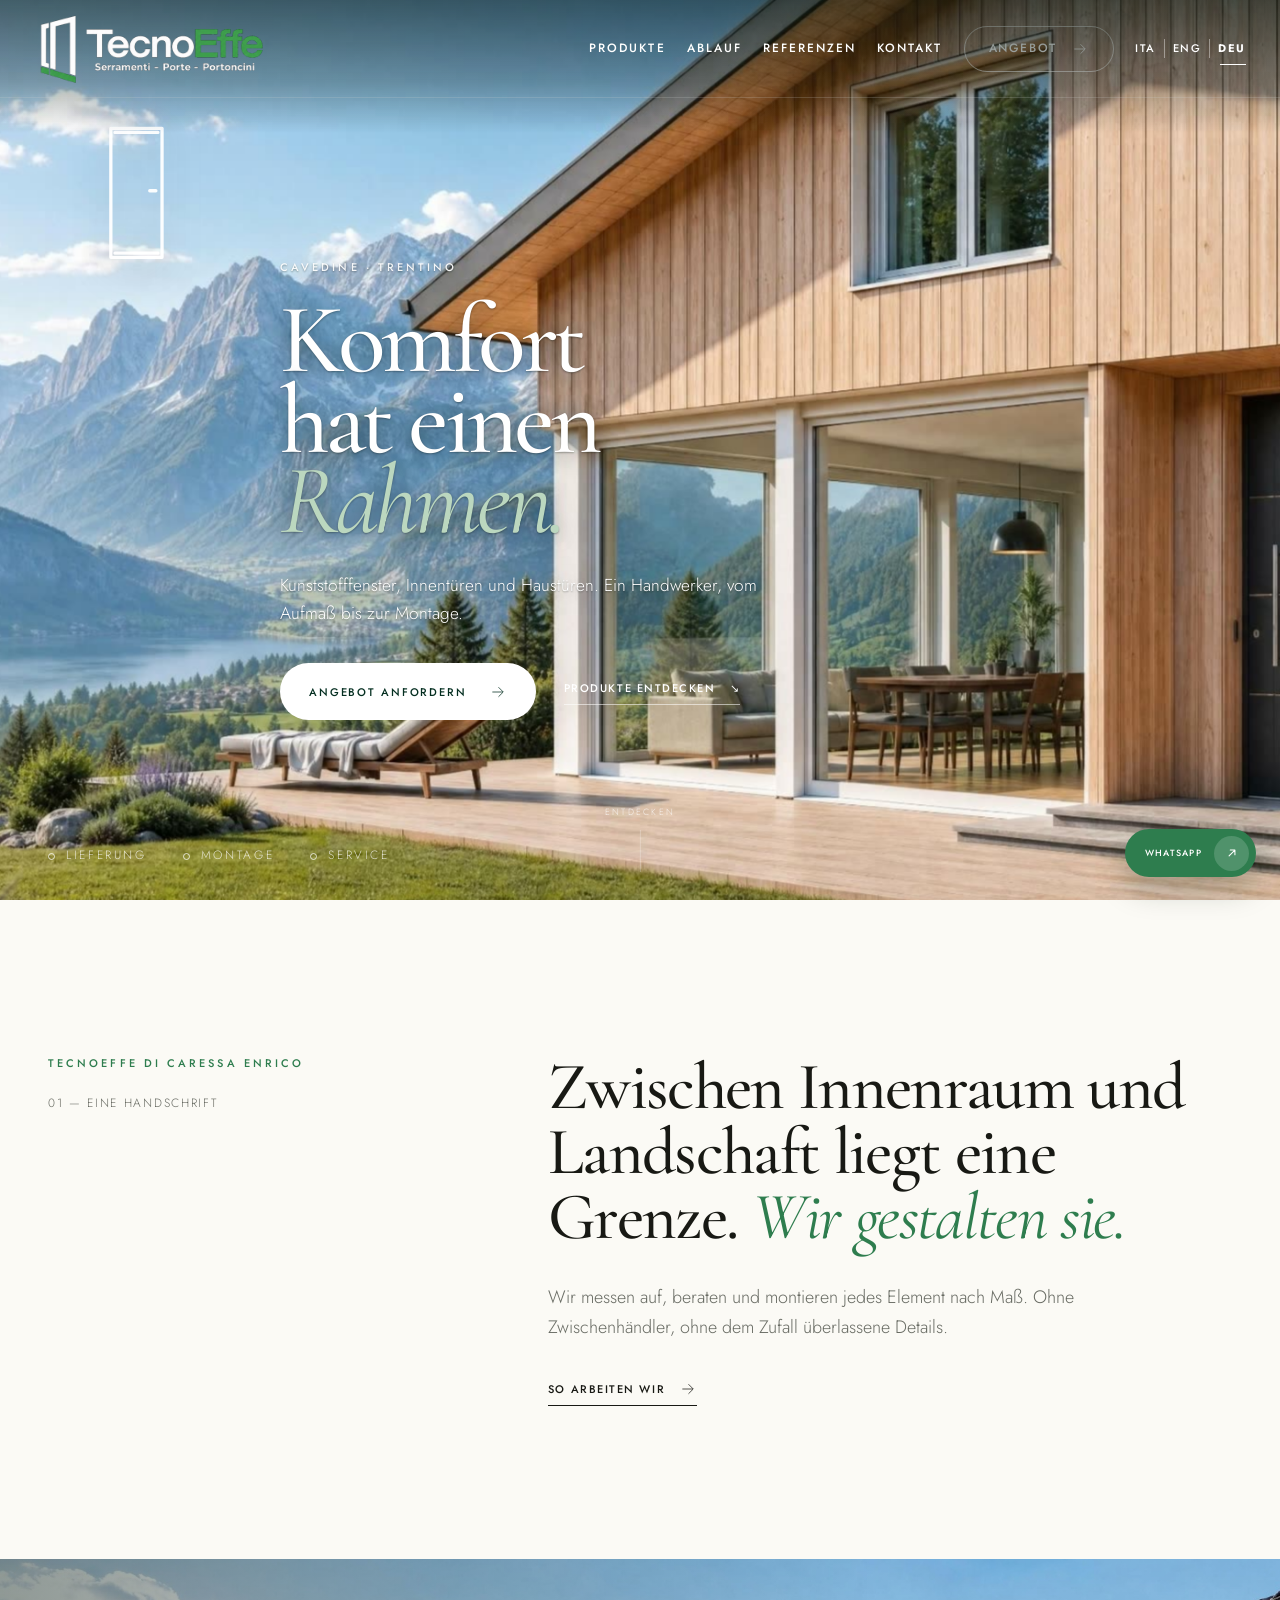
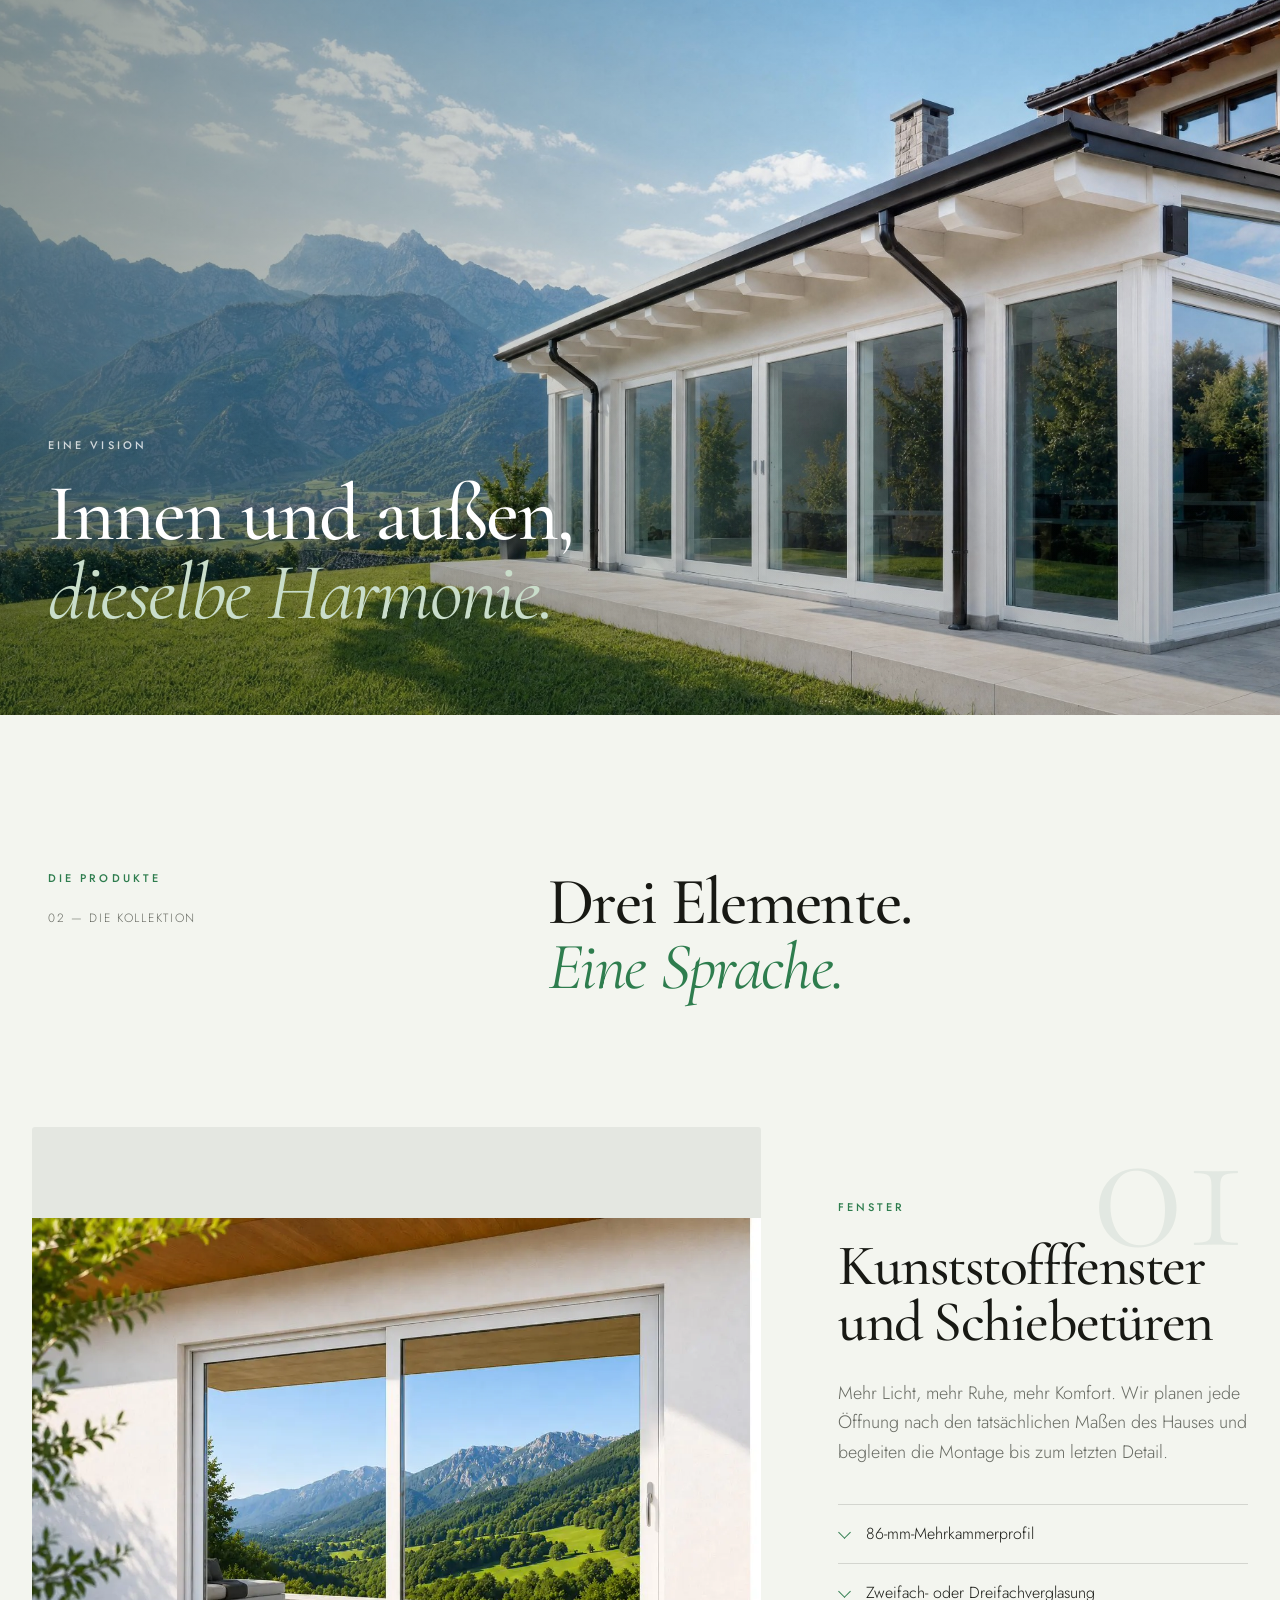
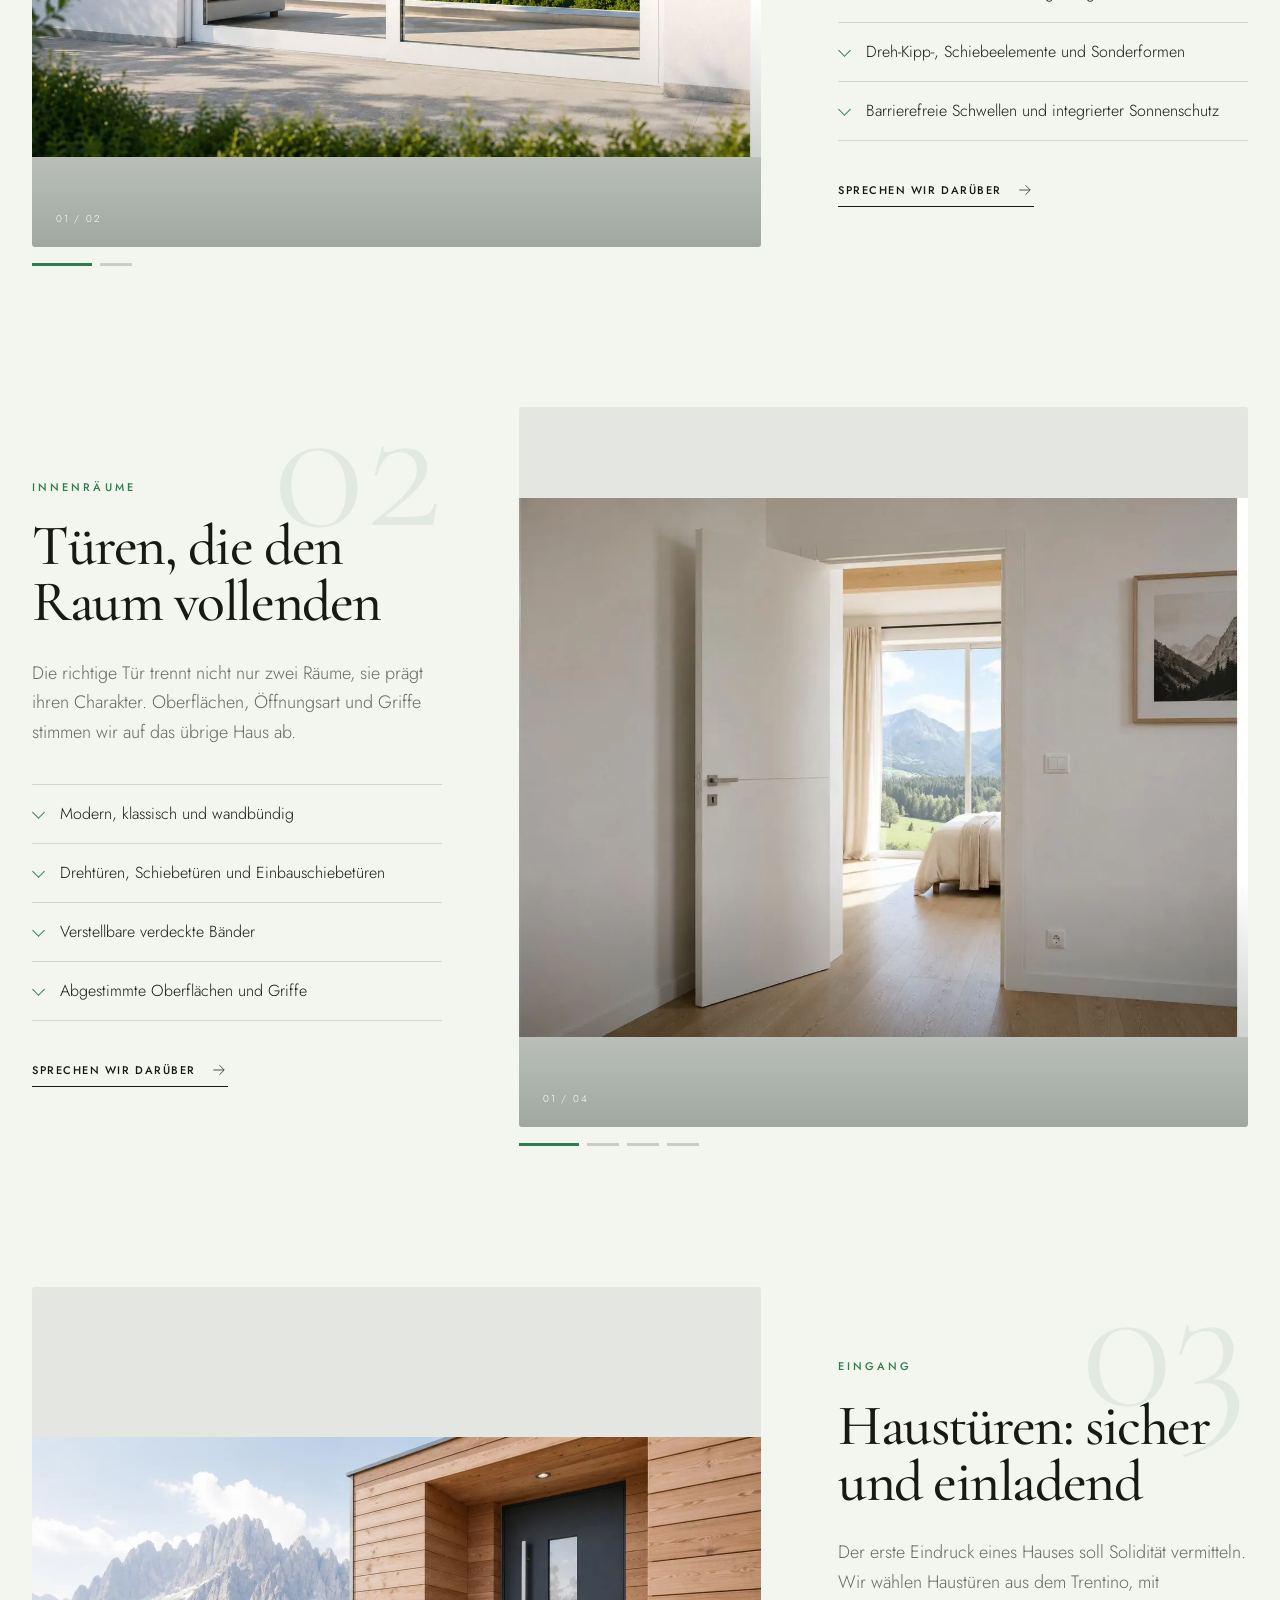
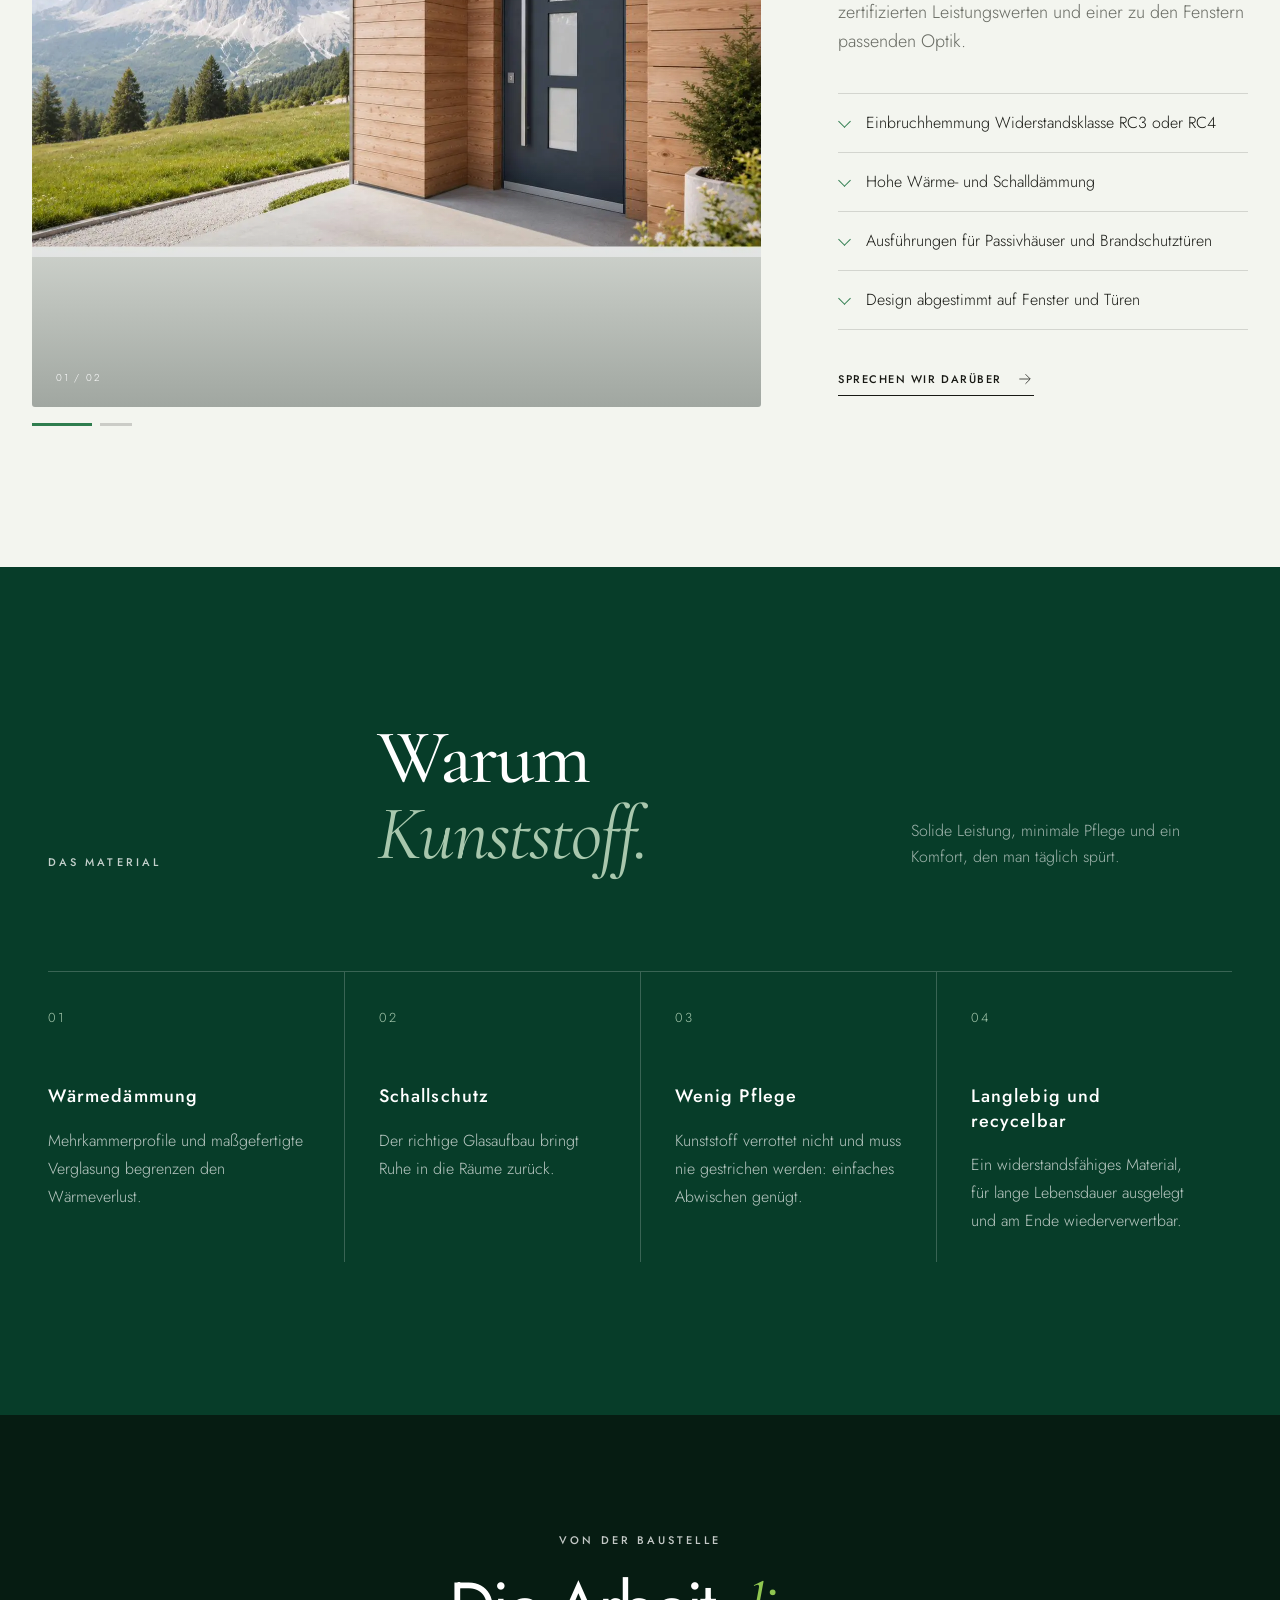
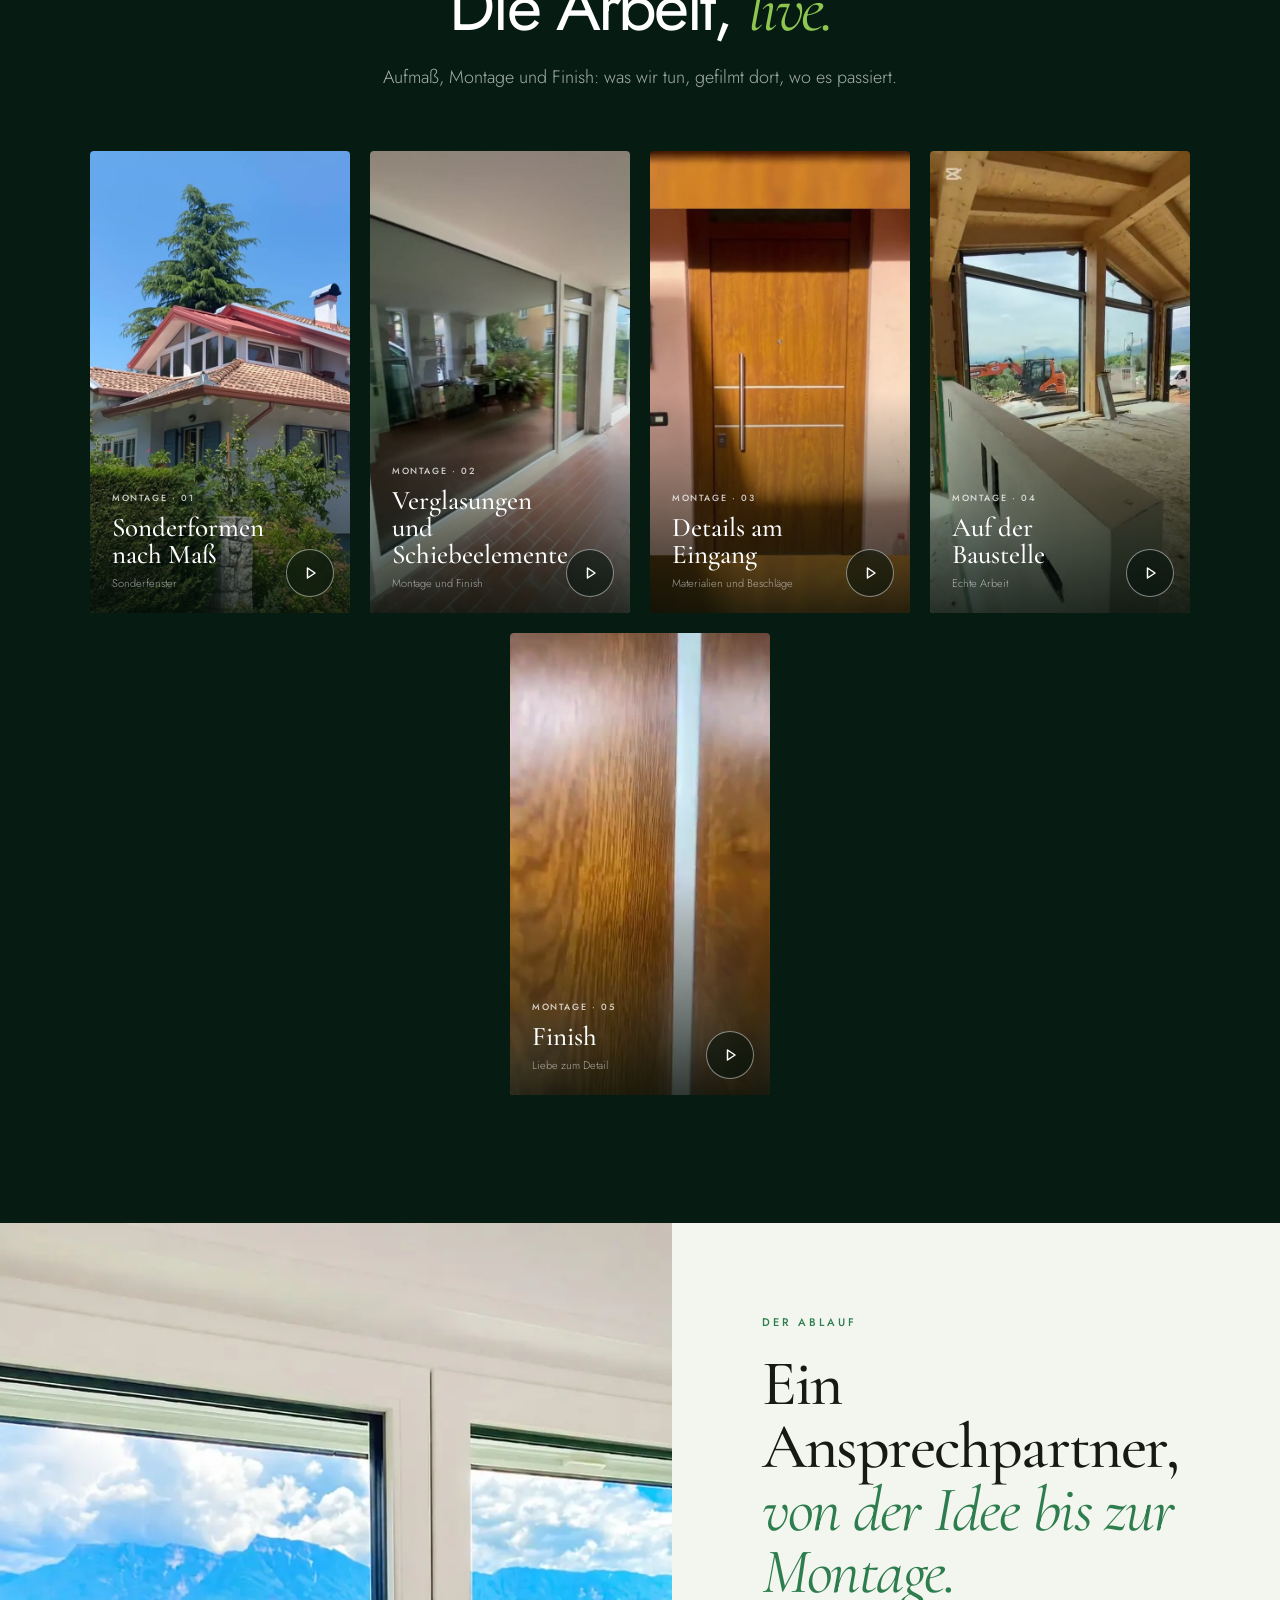
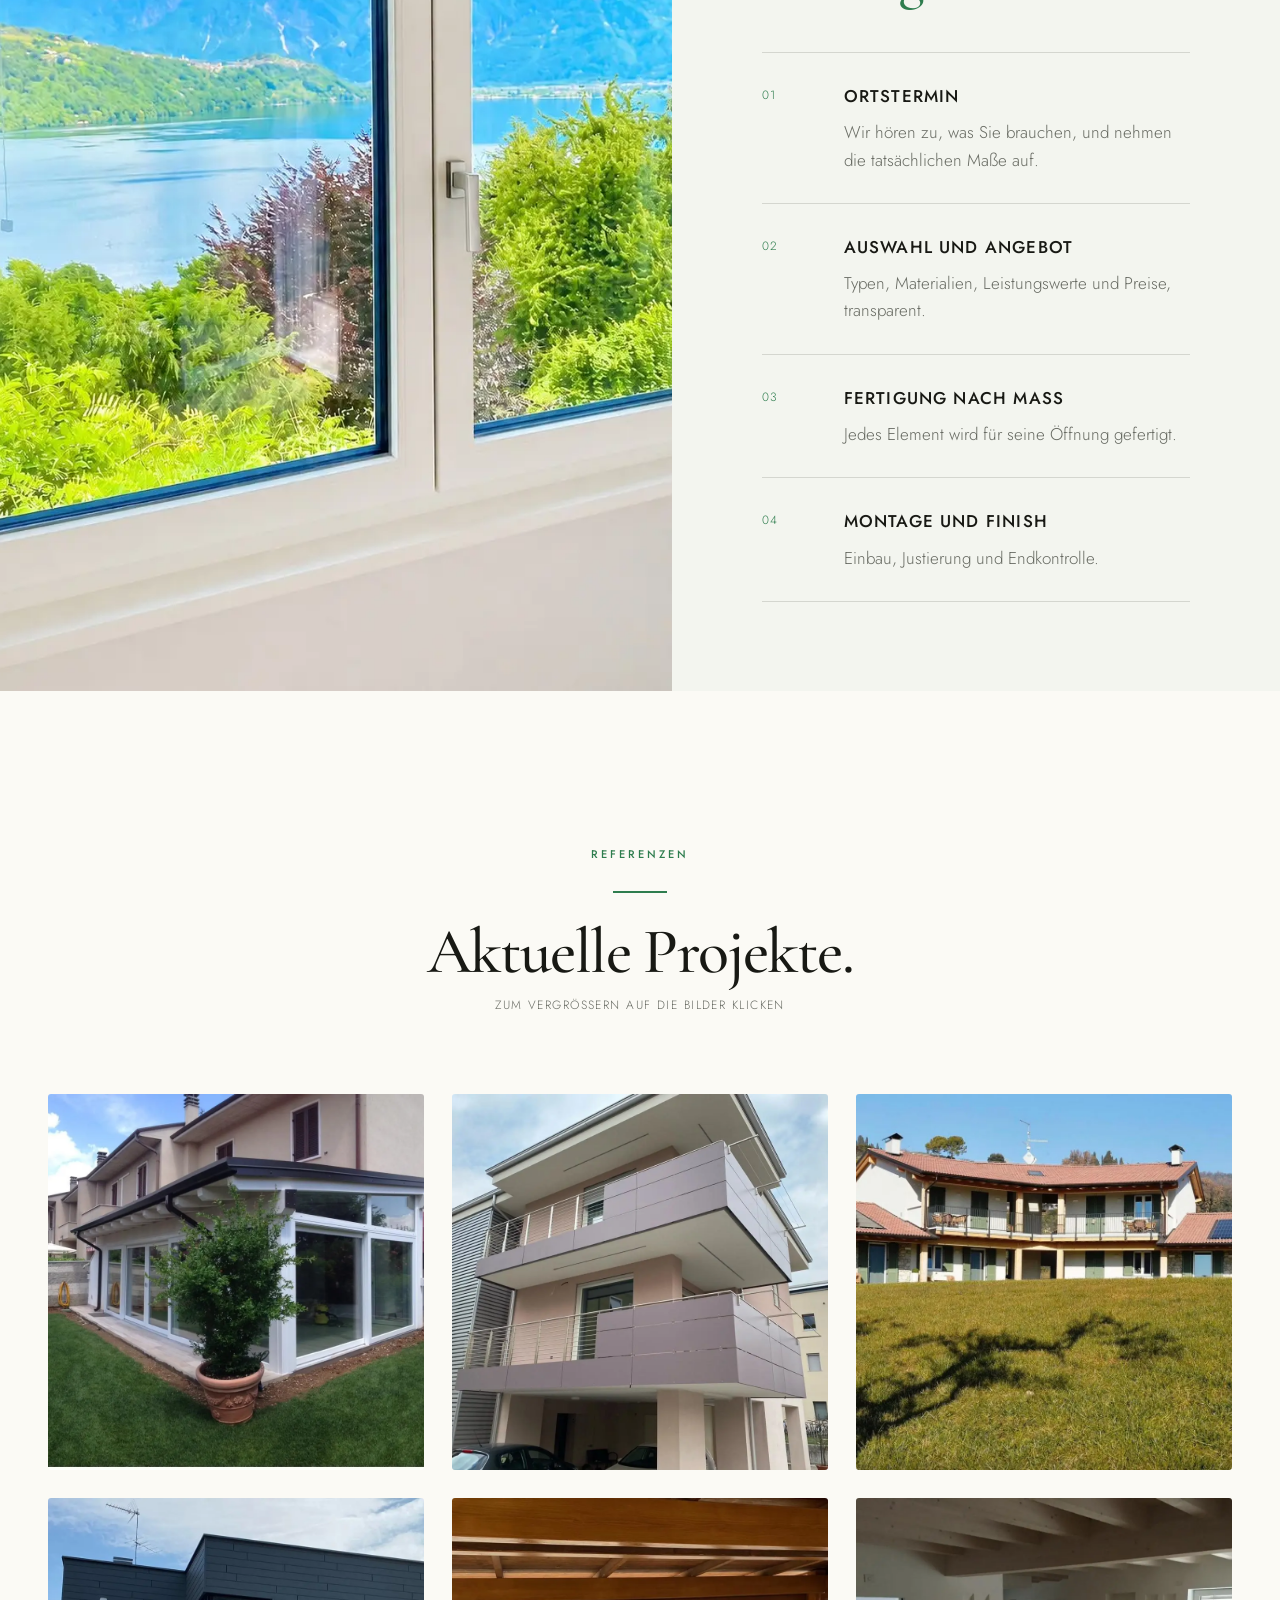
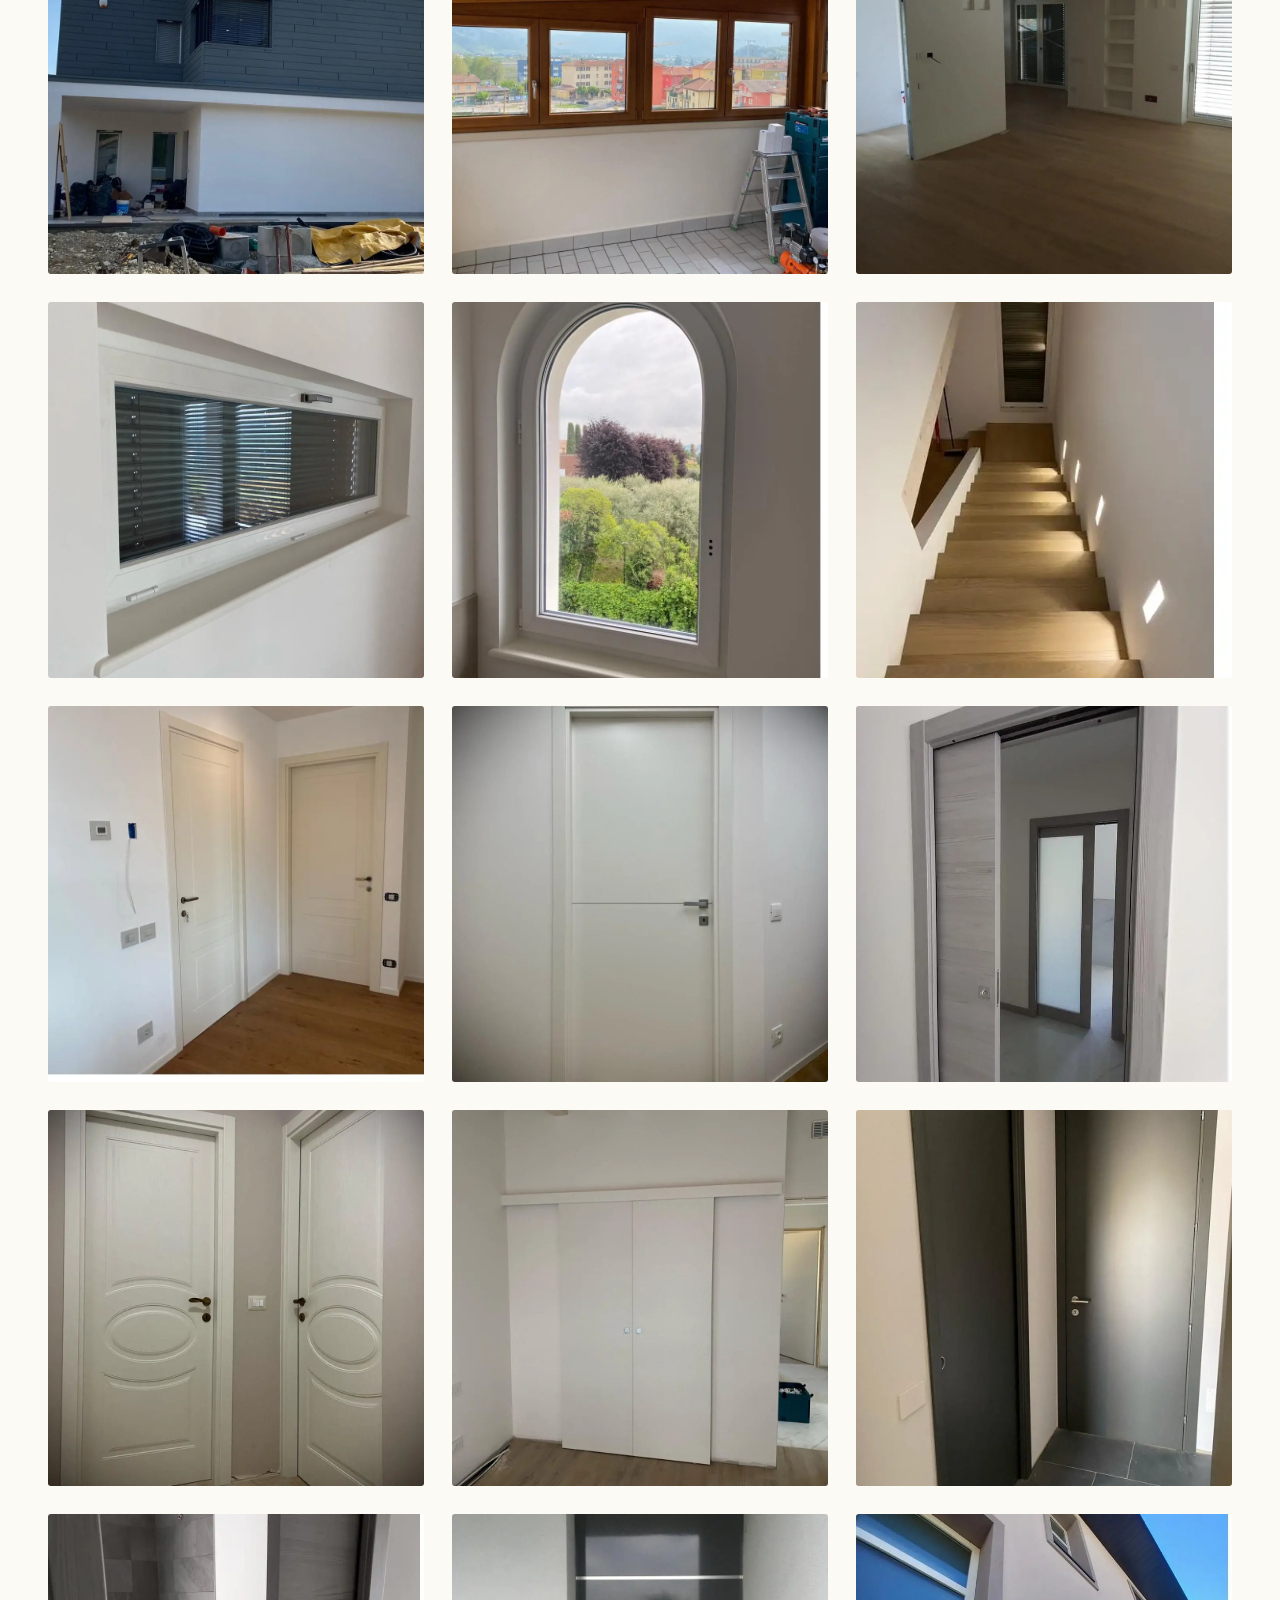
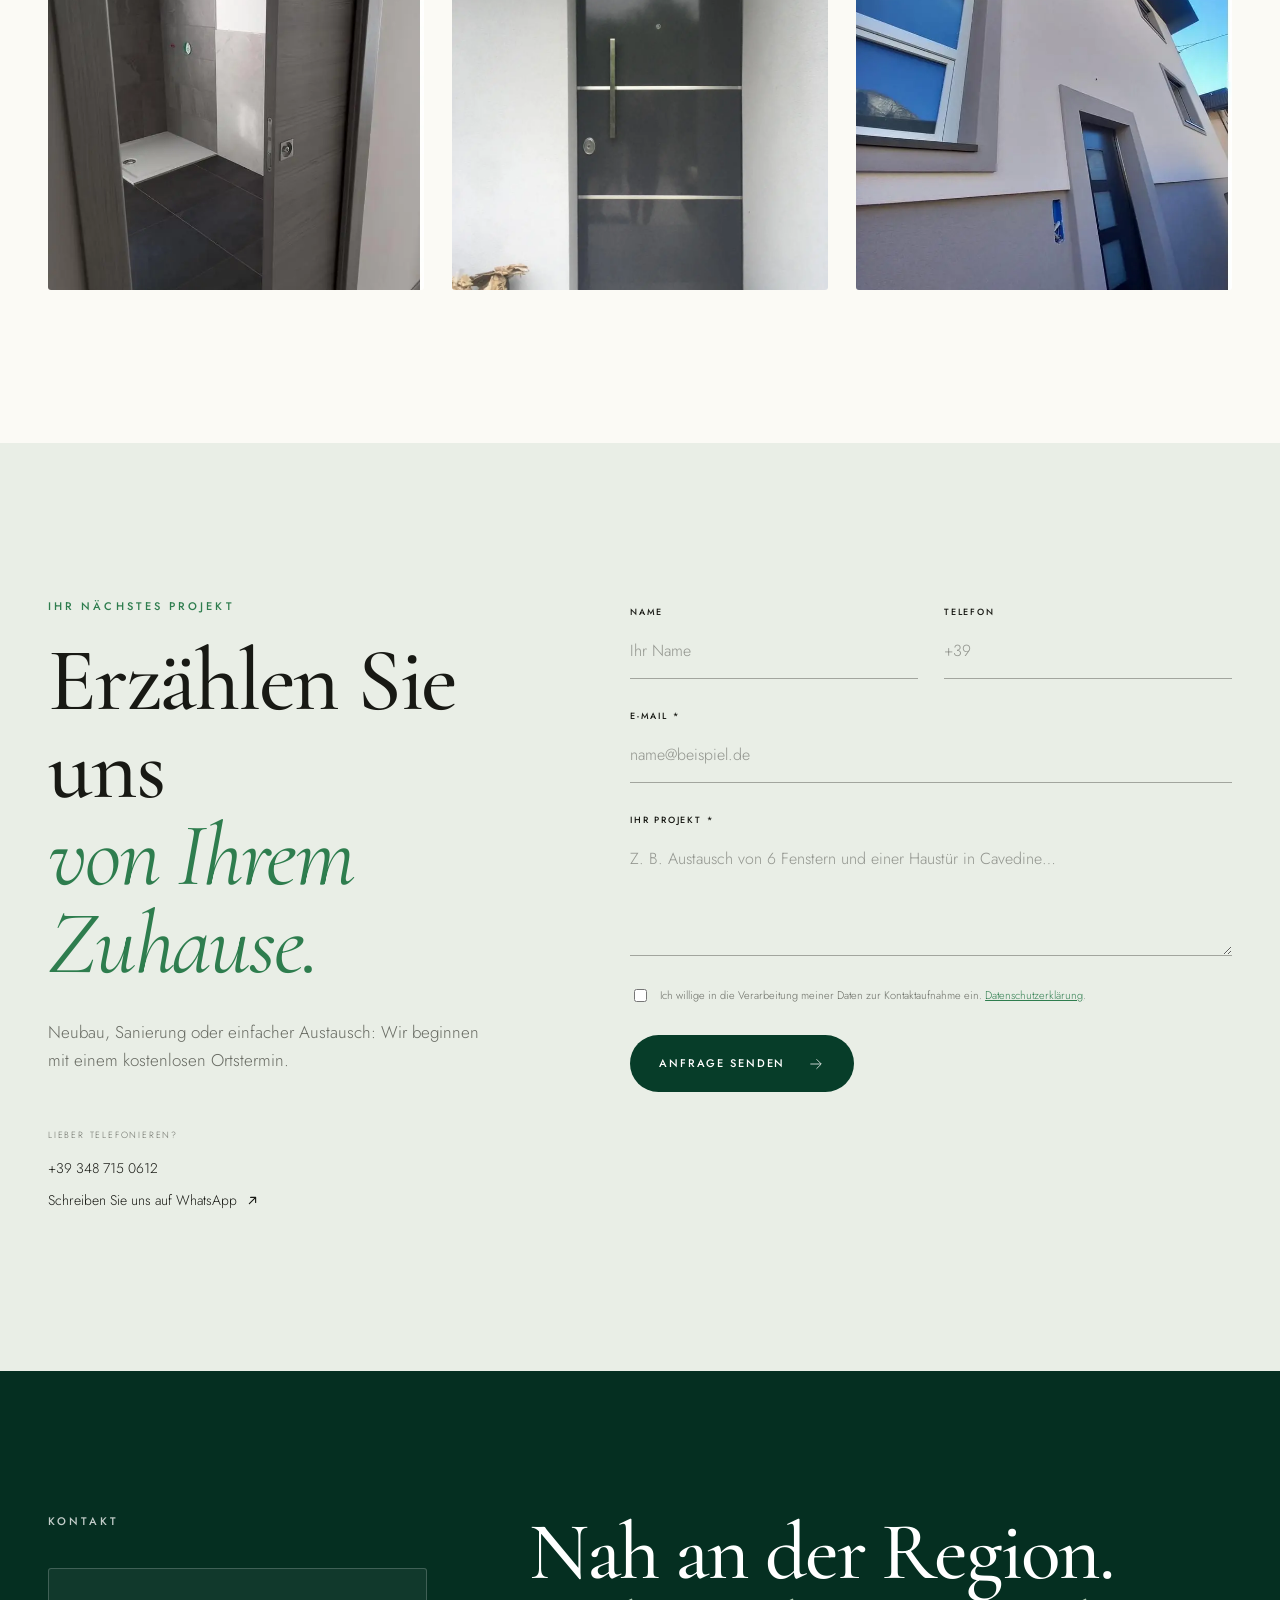
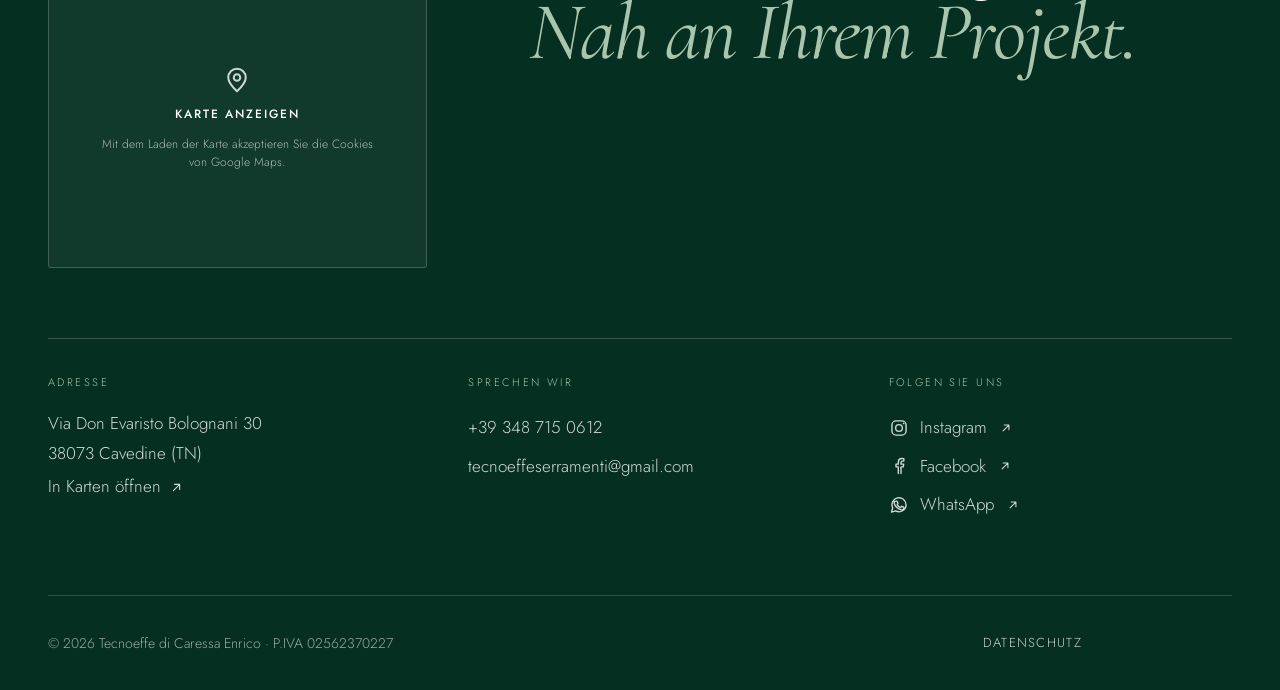
==== de/index.html @ fdf45d7b "Caratteri chiamati da <head> invece che con @import: partono insieme al CSS" ====
<!doctype html>
<html lang="de">
  <head>
    <meta charset="utf-8" />
    <meta name="viewport" content="width=device-width, initial-scale=1" />
    <link rel="preload" as="image" href="../img/logo-tecnoeffe-white.png" />
    <!-- La prima slide e' un video, ma quello che si vede all'apertura e' il suo
         poster: e' lui l'elemento da prenotare, non il filmato (che parte solo a
         pagina caricata). -->
    <link
      rel="preload"
      as="image"
      href="../posters/hero-01.jpg"
      fetchpriority="high"
    />
    <title>Kunststofffenster, Türen und Haustüren im Trentino — Tecnoeffe</title>
    <meta
      name="description"
      content="Lieferung und Montage von Kunststofffenstern, Innentüren und Haustüren in Cavedine, Valle dei Laghi und Trient. Aufmaß und Angebot kostenlos."
    />
    <meta
      property="og:title"
      content="Tecnoeffe — Fenster, Türen und Haustüren im Trentino"
    />
    <meta
      property="og:description"
      content="Ein Handwerker, vom Aufmaß bis zur Montage. Entdecken Sie Produkte und Referenzen von Tecnoeffe."
    />
    <link
      rel="canonical"
      href="https://zvmk8prz4d-stack.github.io/TecnoEffe_Website/de/"
    />
    <!-- Le tre lingue vivono su tre indirizzi distinti. Senza questi rimandi
         incrociati Google le vedrebbe come pagine quasi uguali e ne
         indicizzerebbe una sola: la versione tedesca non uscirebbe mai nelle
         ricerche in tedesco. x-default punta all'italiano, che resta la
         versione di riferimento. -->
    <link
      rel="alternate"
      hreflang="it"
      href="https://zvmk8prz4d-stack.github.io/TecnoEffe_Website/"
    />
    <link
      rel="alternate"
      hreflang="en"
      href="https://zvmk8prz4d-stack.github.io/TecnoEffe_Website/en/"
    />
    <link
      rel="alternate"
      hreflang="de"
      href="https://zvmk8prz4d-stack.github.io/TecnoEffe_Website/de/"
    />
    <link
      rel="alternate"
      hreflang="x-default"
      href="https://zvmk8prz4d-stack.github.io/TecnoEffe_Website/"
    />
    <meta property="og:type" content="website" />
    <meta property="og:locale" content="de_DE" />
    <meta
      property="og:url"
      content="https://zvmk8prz4d-stack.github.io/TecnoEffe_Website/de/"
    />
    <meta property="og:site_name" content="Tecnoeffe" />
    <meta
      property="og:image"
      content="https://zvmk8prz4d-stack.github.io/TecnoEffe_Website/posters/hero-01.jpg"
    />
    <meta property="og:image:width" content="1920" />
    <meta property="og:image:height" content="1080" />
    <meta
      property="og:image:alt"
      content="Modernes Haus im Trentino mit Fenstern von Tecnoeffe"
    />
    <meta name="twitter:card" content="summary_large_image" />
    <meta
      name="twitter:title"
      content="Tecnoeffe — Fenster, Türen und Haustüren im Trentino"
    />
    <meta
      name="twitter:description"
      content="Ein Handwerker, vom Aufmaß bis zur Montage. Entdecken Sie Produkte und Referenzen von Tecnoeffe."
    />
    <meta
      name="twitter:image"
      content="https://zvmk8prz4d-stack.github.io/TecnoEffe_Website/posters/hero-01.jpg"
    />
    <meta name="twitter:image:width" content="1920" />
    <meta name="twitter:image:height" content="1080" />
    <meta
      name="twitter:image:alt"
      content="Modernes Haus im Trentino mit Fenstern von Tecnoeffe"
    />
    <link
      rel="icon"
      href="../img/logo-symbol.png"
    />
    <link
      rel="apple-touch-icon"
      href="../img/logo-symbol.png"
    />
    <meta name="theme-color" content="#052f21" />
    <meta name="color-scheme" content="light" />
    <link rel="preconnect" href="https://fonts.googleapis.com" />
    <link
      rel="preconnect"
      href="https://fonts.gstatic.com"
      crossorigin="anonymous"
    />
    <!-- I caratteri vanno chiamati qui, non con un @import dentro styles.css:
         da li' il browser li scopriva solo dopo aver letto tutto il foglio, e
         le due richieste partivano in fila invece che insieme. -->
    <link
      rel="stylesheet"
      href="https://fonts.googleapis.com/css2?family=Cormorant+Garamond:ital,wght@0,400;0,500;0,600;1,400;1,500&amp;family=Jost:wght@300;400;500&amp;display=swap"
    />
    <script type="application/ld+json">
      {
        "@context": "https://schema.org",
        "@type": "LocalBusiness",
        "@id": "https://zvmk8prz4d-stack.github.io/TecnoEffe_Website/#business",
        "name": "Tecnoeffe di Caressa Enrico",
        "description": "Lieferung und Montage von Kunststofffenstern, Innentüren und Haustüren in Cavedine, Valle dei Laghi und Trient.",
        "url": "https://zvmk8prz4d-stack.github.io/TecnoEffe_Website/",
        "image": "https://zvmk8prz4d-stack.github.io/TecnoEffe_Website/posters/hero-01.jpg",
        "telephone": "+39 348 715 0612",
        "email": "tecnoeffeserramenti@gmail.com",
        "vatID": "02562370227",
        "address": {
          "@type": "PostalAddress",
          "streetAddress": "Via Don Evaristo Bolognani 30",
          "postalCode": "38073",
          "addressLocality": "Cavedine",
          "addressRegion": "TN",
          "addressCountry": "IT"
        },
        "geo": {
          "@type": "GeoCoordinates",
          "latitude": 45.9776306,
          "longitude": 10.9832325
        },
        "areaServed": [
          { "@type": "AdministrativeArea", "name": "Valle dei Laghi" },
          { "@type": "AdministrativeArea", "name": "Provincia di Trento" }
        ],
        "sameAs": [
          "https://www.instagram.com/tecnoeffe_serramenti",
          "https://www.facebook.com/tecnoeffetrento"
        ]
      }
    </script>
    <link rel="stylesheet" href="../styles.css?v=20260804-44" />
    <script defer src="../script.js?v=20260804-44"></script>
  </head>
  <body data-static-page="home">
    <div class="progress-bar" aria-hidden="true"></div>
    <header class="site-header">
      <a href="#top" class="brand" aria-label="Tecnoeffe — zurück zum Anfang">
        <span class="brand-logo-viewport">
          <img
            class="brand-logo"
            src="../img/logo-tecnoeffe-white.png"
            alt="Tecnoeffe — Fenster, Türen und Haustüren"
          />
        </span>
      </a>
      <nav aria-label="Hauptnavigation">
        <a href="#prodotti">Produkte</a><a href="#metodo">Ablauf</a
        ><a href="#realizzazioni">Referenzen</a
        ><a href="#contatti">Kontakt</a
        ><a href="#preventivo" class="nav-cta"
          >Angebot
          <svg aria-hidden="true" viewBox="0 0 24 24">
            <path d="M5 12h13M13 6l6 6-6 6"></path></svg
        ></a
        ><span class="lang-switch" role="group" aria-label="Sprache der Website"
          ><a href="../" hreflang="it" lang="it">ITA</a><a href="../en/" hreflang="en" lang="en">ENG</a><a class="lang-current" href="./" hreflang="de" lang="de" aria-current="true">DEU</a></span>
      </nav>
      <button
        class="menu-toggle"
        type="button"
        aria-label="Menü öffnen"
        aria-expanded="false"
      >
        <span></span><span></span>
      </button>
    </header>
    <div class="mobile-menu" aria-hidden="true">
      <div class="mobile-links">
        <span class="lang-switch lang-switch-mobile" role="group" aria-label="Sprache der Website"
          ><a href="../" hreflang="it" lang="it">ITA</a><a href="../en/" hreflang="en" lang="en">ENG</a><a class="lang-current" href="./" hreflang="de" lang="de" aria-current="true">DEU</a></span
        ><span>Menü</span><a href="#prodotti">Produkte</a
        ><a href="#metodo">Ablauf</a
        ><a href="#realizzazioni">Referenzen</a
        ><a href="#contatti">Kontakt</a
        ><a href="#preventivo" class="mobile-cta"
          >Angebot anfordern
          <svg aria-hidden="true" viewBox="0 0 24 24">
            <path d="M5 12h13M13 6l6 6-6 6"></path></svg
        ></a>
      </div>
      <div class="mobile-contact">
        <a href="tel:+393487150612">+39 348 715 0612</a
        ><a href="mailto:tecnoeffeserramenti@gmail.com"
          >tecnoeffeserramenti@gmail.com</a
        >
      </div>
    </div>
    <main id="top">
      <section class="hero">
        <!-- Ogni slide fotografica esiste in due tagli: il JPG a 2048 px e il
             WebP a 3840. Con srcset lo schermo 4K (o il retina) riceve il file
             grande, gli altri il piccolo: l'originale non viene mai
             ridimensionato, e su un monitor 1080p non si scarica un 4K che il
             browser ridurrebbe comunque a 1920. -->
        <div class="hero-slides" aria-hidden="true">
          <!-- La prima slide e' un video. Niente `autoplay` e nessun src qui: con
               quell'attributo il browser scaricherebbe il filmato insieme al
               primo schermo. La sorgente e il play arrivano da script.js a
               pagina caricata, come i data-src delle slide successive; fino a
               quel momento si vede il poster.
               Il taglio da 1280 e quello da 1920 non possono stare in due
               <source media>: dentro un <video> quell'attributo viene ignorato
               e il browser prende comunque il primo (verificato su Chrome, che
               serviva il file mobile a 1280 px di viewport). La scelta la fa il
               JS con matchMedia. -->
          <video
            class="hero-image active"
            poster="../posters/hero-01.jpg"
            data-video-mobile="../video/hero-01-1280.mp4"
            data-video-desktop="../video/hero-01-1920.mp4"
            muted
            loop
            playsinline
            preload="none"
            tabindex="-1"
          ></video><img
            class="hero-image"
            data-src="../img/hero-slide-03.jpg"
            data-srcset="../img/hero-slide-03-2048.jpg 2048w, ../img/hero-slide-03.webp 3840w"
            sizes="100vw"
            alt=""
            style="--hero-mobile-position: 55% center"
            loading="lazy"
            decoding="async"
          /><img
            class="hero-image"
            data-src="../img/hero-slide-02.jpg"
            data-srcset="../img/hero-slide-02.jpg 2048w, ../img/hero-slide-02.webp 3840w"
            sizes="100vw"
            alt=""
            style="--hero-mobile-position: 70% center"
            loading="lazy"
            decoding="async"
          /><img
            class="hero-image"
            data-src="../img/hero-slide-04.jpg"
            data-srcset="../img/hero-slide-04.jpg 2048w, ../img/hero-slide-04.webp 3840w"
            sizes="100vw"
            alt=""
            style="--hero-mobile-position: 60% center"
            loading="lazy"
            decoding="async"
          />
        </div>
        <div class="hero-overlay"></div>
        <div class="hero-morph hero-enter delay-4" aria-hidden="true">
          <div class="hero-morph-stage" aria-hidden="true">
            <svg
              class="morph-swap"
              viewBox="0 0 120 150"
              fill="none"
              stroke="currentColor"
              stroke-width="3.2"
              stroke-linecap="round"
              stroke-linejoin="round"
            >
              <path
                d="M20 18 L100 18 L100 136 L20 136 Z M60 18 L60 136 M20 77 L100 77 M26 24 L94 24"
              ></path>
            </svg>
          </div>
        </div>
        <div class="hero-content">
          <p class="eyebrow hero-enter delay-1">Cavedine · Trentino</p>
          <h1 class="hero-enter delay-2">
            Komfort<br />hat einen <em>Rahmen.</em>
          </h1>
          <p class="hero-copy hero-enter delay-3">
            Kunststofffenster, Innentüren und Haustüren. Ein Handwerker, vom Aufmaß bis zur Montage.
          </p>
          <div class="hero-actions hero-enter delay-4">
            <a class="button button-light" href="#preventivo"
              >Angebot anfordern
              <svg aria-hidden="true" viewBox="0 0 24 24">
                <path d="M5 12h13M13 6l6 6-6 6"></path></svg></a
            ><a class="text-link light" href="#prodotti"
              >Produkte entdecken <span>↘</span></a
            >
          </div>
        </div>
        <div class="hero-meta hero-enter delay-4">
          <span>Lieferung</span><span>Montage</span><span>Service</span>
        </div>
        <a
          class="scroll-cue"
          href="#intro"
          aria-label="Zum nächsten Abschnitt scrollen"
          ><span>Entdecken</span><i></i
        ></a>
      </section>
      <section class="intro" id="intro">
        <div class="section-shell intro-grid">
          <div data-reveal="true">
            <p class="eyebrow">Tecnoeffe di Caressa Enrico</p>
            <span class="section-number">01 — Eine Handschrift</span>
          </div>
          <div data-reveal="true">
            <h2>
              Zwischen Innenraum und Landschaft liegt eine Grenze. <em>Wir gestalten sie.</em>
            </h2>
            <p>
              Wir messen auf, beraten und montieren jedes Element nach Maß. Ohne Zwischenhändler, ohne dem Zufall überlassene Details.
            </p>
            <a class="text-link" href="#metodo"
              >So arbeiten wir
              <svg aria-hidden="true" viewBox="0 0 24 24">
                <path d="M5 12h13M13 6l6 6-6 6"></path></svg
            ></a>
          </div>
        </div>
      </section>
      <section
        class="signature-image"
        aria-label="Ein komplettes Projekt von Tecnoeffe"
      >
        <img
          src="../img/dentro-fuori-4k.jpg"
          srcset="
            ../img/dentro-fuori-4k.jpg   2048w,
            ../img/dentro-fuori-4k.webp  3840w
          "
          sizes="100vw"
          alt="Heller Wintergarten mit weißen Fenstern und Blick auf die Landschaft des Trentino"
          loading="lazy"
        />
        <div class="signature-overlay"></div>
        <div class="signature-copy" data-reveal="true">
          <p class="eyebrow light">Eine Vision</p>
          <h2>Innen und außen,<br /><em>dieselbe Harmonie.</em></h2>
        </div>
      </section>
      <section class="products" id="prodotti">
        <div class="section-shell products-heading" data-reveal="true">
          <div>
            <p class="eyebrow">Die Produkte</p>
            <span class="section-number">02 — Die Kollektion</span>
          </div>
          <h2>Drei Elemente.<br /><em>Eine Sprache.</em></h2>
        </div>
        <div class="stories section-shell">
          <article class="product-story">
            <div class="product-media">
              <div class="product-images">
                <img
                  src="../img/finestre2.webp"
                  alt="Große Hebeschiebetür"
                  class="active"
                  loading="lazy"
                /><img
                  src="../img/finestre3closeup.webp"
                  alt="Detail von Fensterprofil und Griff"
                  class=""
                  loading="lazy"
                />
                <div class="media-shade"></div>
                <span class="media-index"
                  >01<!-- -->
                  /
                  <!-- -->02</span
                >
              </div>
              <div
                class="media-dots"
                aria-label="Bilder: Kunststofffenster und Schiebetüren"
              >
                <button
                  type="button"
                  class="active"
                  aria-label="Bild 1 anzeigen"
                ></button
                ><button
                  type="button"
                  class=""
                  aria-label="Bild 2 anzeigen"
                ></button>
              </div>
            </div>
            <div class="product-copy" data-reveal="true">
              <span class="giant-number">01</span>
              <p class="eyebrow">Fenster</p>
              <h3>Kunststofffenster und Schiebetüren</h3>
              <p>
                Mehr Licht, mehr Ruhe, mehr Komfort. Wir planen jede Öffnung nach den tatsächlichen Maßen des Hauses und begleiten die Montage bis zum letzten Detail.
              </p>
              <ul>
                <li>86-mm-Mehrkammerprofil</li>
                <li>Zweifach- oder Dreifachverglasung</li>
                <li>Dreh-Kipp-, Schiebeelemente und Sonderformen</li>
                <li>Barrierefreie Schwellen und integrierter Sonnenschutz</li>
              </ul>
              <a class="text-link" href="#preventivo"
                >Sprechen wir darüber
                <svg aria-hidden="true" viewBox="0 0 24 24">
                  <path d="M5 12h13M13 6l6 6-6 6"></path></svg
              ></a>
            </div>
          </article>
          <article class="product-story reverse">
            <div class="product-media">
              <div class="product-images">
                <img
                  src="../img/porte1.webp"
                  alt="Moderne weiße Innentür"
                  class="active"
                  loading="lazy"
                /><img
                  src="../img/porte2.webp"
                  alt="Graue Innenschiebetür"
                  class=""
                  loading="lazy"
                /><img
                  src="../img/porte1closeup.webp"
                  alt="Detail des Türgriffs"
                  class=""
                  loading="lazy"
                /><img
                  src="../img/porte3cucina.webp"
                  alt="Funktionstür für die Küche"
                  class=""
                  loading="lazy"
                />
                <div class="media-shade"></div>
                <span class="media-index"
                  >01<!-- -->
                  /
                  <!-- -->04</span
                >
              </div>
              <div
                class="media-dots"
                aria-label="Bilder: Türen, die den Raum vollenden"
              >
                <button
                  type="button"
                  class="active"
                  aria-label="Bild 1 anzeigen"
                ></button
                ><button
                  type="button"
                  class=""
                  aria-label="Bild 2 anzeigen"
                ></button
                ><button
                  type="button"
                  class=""
                  aria-label="Bild 3 anzeigen"
                ></button
                ><button
                  type="button"
                  class=""
                  aria-label="Bild 4 anzeigen"
                ></button>
              </div>
            </div>
            <div class="product-copy" data-reveal="true">
              <span class="giant-number">02</span>
              <p class="eyebrow">Innenräume</p>
              <h3>Türen, die den Raum vollenden</h3>
              <p>
                Die richtige Tür trennt nicht nur zwei Räume, sie prägt ihren Charakter. Oberflächen, Öffnungsart und Griffe stimmen wir auf das übrige Haus ab.
              </p>
              <ul>
                <li>Modern, klassisch und wandbündig</li>
                <li>Drehtüren, Schiebetüren und Einbauschiebetüren</li>
                <li>Verstellbare verdeckte Bänder</li>
                <li>Abgestimmte Oberflächen und Griffe</li>
              </ul>
              <a class="text-link" href="#preventivo"
                >Sprechen wir darüber
                <svg aria-hidden="true" viewBox="0 0 24 24">
                  <path d="M5 12h13M13 6l6 6-6 6"></path></svg
              ></a>
            </div>
          </article>
          <article class="product-story">
            <div class="product-media">
              <div class="product-images">
                <img
                  src="../img/portoncino1.webp"
                  alt="Moderne Haustür an einem Alpenhaus"
                  class="active"
                  loading="lazy"
                /><img
                  src="../img/portoncino2.webp"
                  alt="Haustür in einer Lärchenholzfassade"
                  class=""
                  loading="lazy"
                />
                <div class="media-shade"></div>
                <span class="media-index"
                  >01<!-- -->
                  /
                  <!-- -->02</span
                >
              </div>
              <div
                class="media-dots"
                aria-label="Bilder: sichere, einladende Haustüren"
              >
                <button
                  type="button"
                  class="active"
                  aria-label="Bild 1 anzeigen"
                ></button
                ><button
                  type="button"
                  class=""
                  aria-label="Bild 2 anzeigen"
                ></button>
              </div>
            </div>
            <div class="product-copy" data-reveal="true">
              <span class="giant-number">03</span>
              <p class="eyebrow">Eingang</p>
              <h3>Haustüren: sicher und einladend</h3>
              <p>
                Der erste Eindruck eines Hauses soll Solidität vermitteln. Wir wählen Haustüren aus dem Trentino, mit zertifizierten Leistungswerten und einer zu den Fenstern passenden Optik.
              </p>
              <ul>
                <li>Einbruchhemmung Widerstandsklasse RC3 oder RC4</li>
                <li>Hohe Wärme- und Schalldämmung</li>
                <li>Ausführungen für Passivhäuser und Brandschutztüren</li>
                <li>Design abgestimmt auf Fenster und Türen</li>
              </ul>
              <a class="text-link" href="#preventivo"
                >Sprechen wir darüber
                <svg aria-hidden="true" viewBox="0 0 24 24">
                  <path d="M5 12h13M13 6l6 6-6 6"></path></svg
              ></a>
            </div>
          </article>
        </div>
      </section>
      <section class="materials">
        <div class="section-shell materials-heading" data-reveal="true">
          <p class="eyebrow light">Das Material</p>
          <h2>Warum<br /><em>Kunststoff.</em></h2>
          <p>
            Solide Leistung, minimale Pflege und ein Komfort, den man täglich spürt.
          </p>
        </div>
        <div class="benefits section-shell">
          <article data-reveal="true">
            <span>01</span>
            <h3>Wärmedämmung</h3>
            <p>
              Mehrkammerprofile und maßgefertigte Verglasung begrenzen den Wärmeverlust.
            </p>
          </article>
          <article data-reveal="true">
            <span>02</span>
            <h3>Schallschutz</h3>
            <p>
              Der richtige Glasaufbau bringt Ruhe in die Räume zurück.
            </p>
          </article>
          <article data-reveal="true">
            <span>03</span>
            <h3>Wenig Pflege</h3>
            <p>
              Kunststoff verrottet nicht und muss nie gestrichen werden: einfaches Abwischen genügt.
            </p>
          </article>
          <article data-reveal="true">
            <span>04</span>
            <h3>Langlebig und recycelbar</h3>
            <p>
              Ein widerstandsfähiges Material, für lange Lebensdauer ausgelegt und am Ende wiederverwertbar.
            </p>
          </article>
        </div>
      </section>
      <section class="work" id="metodo">
        <div class="section-shell work-heading" data-reveal="true">
          <div>
            <p class="eyebrow light">Von der Baustelle</p>
            <h2>Die Arbeit, <em>live.</em></h2>
            <p>
              Aufmaß, Montage und Finish: was wir tun, gefilmt dort, wo es passiert.
            </p>
          </div>
        </div>
        <div class="video-rail" aria-label="Videos von der Baustelle">
          <article class="video-card">
            <video
              src="../video/cantiere-2.mp4"
              poster="../posters/cantiere-2.jpg"
              muted=""
              loop=""
              playsinline=""
              preload="metadata"
            ></video>
            <div class="video-card-shade"></div>
            <div class="video-card-caption">
              <span
                >Montage ·
                <!-- -->01</span
              ><strong>Sonderformen nach Maß</strong
              ><small>Sonderfenster</small>
            </div>
            <button
              type="button"
              class="video-toggle"
              aria-label="Abspielen: Sonderformen nach Maß"
            >
              <svg aria-hidden="true" viewBox="0 0 24 24">
                <path d="m9 6 9 6-9 6Z"></path>
              </svg>
            </button>
          </article>
          <article class="video-card">
            <video
              src="../video/cantiere-1.mp4"
              poster="../posters/cantiere-1.jpg"
              muted=""
              loop=""
              playsinline=""
              preload="metadata"
            ></video>
            <div class="video-card-shade"></div>
            <div class="video-card-caption">
              <span
                >Montage ·
                <!-- -->02</span
              ><strong>Verglasungen und Schiebeelemente</strong
              ><small>Montage und Finish</small>
            </div>
            <button
              type="button"
              class="video-toggle"
              aria-label="Abspielen: Verglasungen und Schiebeelemente"
            >
              <svg aria-hidden="true" viewBox="0 0 24 24">
                <path d="m9 6 9 6-9 6Z"></path>
              </svg>
            </button>
          </article>
          <article class="video-card">
            <video
              src="../video/portoncino.mp4"
              poster="../posters/portoncino.jpg"
              muted=""
              loop=""
              playsinline=""
              preload="metadata"
            ></video>
            <div class="video-card-shade"></div>
            <div class="video-card-caption">
              <span
                >Montage ·
                <!-- -->03</span
              ><strong>Details am Eingang</strong
              ><small>Materialien und Beschläge</small>
            </div>
            <button
              type="button"
              class="video-toggle"
              aria-label="Abspielen: Details am Eingang"
            >
              <svg aria-hidden="true" viewBox="0 0 24 24">
                <path d="m9 6 9 6-9 6Z"></path>
              </svg>
            </button>
          </article>
          <article class="video-card">
            <video
              src="../video/cantiere-4.mp4"
              poster="../posters/cantiere-4.jpg"
              muted=""
              loop=""
              playsinline=""
              preload="metadata"
            ></video>
            <div class="video-card-shade"></div>
            <div class="video-card-caption">
              <span
                >Montage ·
                <!-- -->04</span
              ><strong>Auf der Baustelle</strong><small>Echte Arbeit</small>
            </div>
            <button
              type="button"
              class="video-toggle"
              aria-label="Abspielen: Auf der Baustelle"
            >
              <svg aria-hidden="true" viewBox="0 0 24 24">
                <path d="m9 6 9 6-9 6Z"></path>
              </svg>
            </button>
          </article>
          <article class="video-card">
            <video
              src="../video/cantiere-3.mp4"
              poster="../posters/cantiere-3.jpg"
              muted=""
              loop=""
              playsinline=""
              preload="metadata"
            ></video>
            <div class="video-card-shade"></div>
            <div class="video-card-caption">
              <span
                >Montage ·
                <!-- -->05</span
              ><strong>Finish</strong><small>Liebe zum Detail</small>
            </div>
            <button
              type="button"
              class="video-toggle"
              aria-label="Abspielen: Finish"
            >
              <svg aria-hidden="true" viewBox="0 0 24 24">
                <path d="m9 6 9 6-9 6Z"></path>
              </svg>
            </button>
          </article>
        </div>
      </section>
      <section class="process">
        <div class="process-image">
          <img
            src="../img/foto-principale.webp"
            alt="Tecnoeffe-Fenster mit Blick in die Landschaft"
            loading="lazy"
          />
        </div>
        <div class="process-content" data-reveal="true">
          <p class="eyebrow">Der Ablauf</p>
          <h2>Ein Ansprechpartner,<br /><em>von der Idee bis zur Montage.</em></h2>
          <ol>
            <li>
              <span>01</span>
              <div>
                <b>Ortstermin</b>
                <p>Wir hören zu, was Sie brauchen, und nehmen die tatsächlichen Maße auf.</p>
              </div>
            </li>
            <li>
              <span>02</span>
              <div>
                <b>Auswahl und Angebot</b>
                <p>Typen, Materialien, Leistungswerte und Preise, transparent.</p>
              </div>
            </li>
            <li>
              <span>03</span>
              <div>
                <b>Fertigung nach Maß</b>
                <p>Jedes Element wird für seine Öffnung gefertigt.</p>
              </div>
            </li>
            <li>
              <span>04</span>
              <div>
                <b>Montage und Finish</b>
                <p>Einbau, Justierung und Endkontrolle.</p>
              </div>
            </li>
          </ol>
        </div>
      </section>
      <section class="portfolio" id="realizzazioni">
        <div class="section-shell portfolio-head" data-reveal="true">
          <p class="eyebrow">Referenzen</p>
          <i aria-hidden="true"></i>
          <h2>Aktuelle Projekte.</h2>
          <p class="portfolio-hint">Zum Vergrößern auf die Bilder klicken</p>
        </div>
        <div class="gallery-grid section-shell">
          <button class="gallery-card wide" type="button" data-reveal="true">
            <img
              src="../img/realizzazione-1.webp"
              alt="Erker von Tecnoeffe"
              loading="lazy"
            /><span
              ><small>Fenster</small>Erker von Tecnoeffe</span
            ></button
          ><button class="gallery-card wide" type="button" data-reveal="true">
            <img
              src="../img/realizzazione-2.webp"
              alt="Fassade mit maßgefertigten Fenstern"
              loading="lazy"
            /><span
              ><small>Fenster</small>Fassade mit maßgefertigten Fenstern</span
            ></button
          ><button
            class="gallery-card featured"
            type="button"
            data-reveal="true"
          >
            <img
              src="../img/realizzazione-6.webp"
              alt="Großes Haus, alle Fenster von Tecnoeffe ersetzt"
              loading="lazy"
            /><span
              ><small>Fenster</small>Großes Haus, alle Fenster von Tecnoeffe ersetzt</span
            ></button
          ><button class="gallery-card wide" type="button" data-reveal="true">
            <img
              src="../img/realizzazione-8.webp"
              alt="Fenster an einem modernen Wohnhaus"
              loading="lazy"
            /><span
              ><small>Fenster</small>Fenster an einem modernen Wohnhaus</span
            ></button
          ><button class="gallery-card wide" type="button" data-reveal="true">
            <img
              src="../img/realizzazione-18.webp"
              alt="Fenster im Dachgeschoss"
              loading="lazy"
            /><span
              ><small>Fenster</small>Fenster im Dachgeschoss</span
            ></button
          ><button class="gallery-card wide" type="button" data-reveal="true">
            <img
              src="../img/realizzazione-9.webp"
              alt="Großzügiger Innenraum mit Glasfront"
              loading="lazy"
            /><span
              ><small>Fenster</small>Großzügiger Innenraum mit Glasfront</span
            ></button
          ><button class="gallery-card tall" type="button" data-reveal="true">
            <img
              src="../img/realizzazione-10.webp"
              alt="Fenster mit integriertem Sonnenschutz"
              loading="lazy"
            /><span
              ><small>Fenster</small>Fenster mit integriertem Sonnenschutz</span
            ></button
          ><button class="gallery-card tall" type="button" data-reveal="true">
            <img
              src="../img/realizzazione-13.webp"
              alt="Rundbogenfenster aus Kunststoff"
              loading="lazy"
            /><span
              ><small>Fenster</small>Rundbogenfenster aus Kunststoff</span
            ></button
          ><button class="gallery-card tall" type="button" data-reveal="true">
            <img
              src="../img/realizzazione-4.webp"
              alt="Hohes Fenster im Treppenhaus"
              loading="lazy"
            /><span
              ><small>Fenster</small>Hohes Fenster im Treppenhaus</span
            ></button
          ><button class="gallery-card wide" type="button" data-reveal="true">
            <img
              src="../img/realizzazione-14.webp"
              alt="Aufeinander abgestimmte Innentüren"
              loading="lazy"
            /><span><small>Türen</small>Aufeinander abgestimmte Innentüren</span></button
          ><button class="gallery-card tall" type="button" data-reveal="true">
            <img
              src="../img/realizzazione-5.webp"
              alt="Moderne weiße Innentür"
              loading="lazy"
            /><span
              ><small>Türen</small>Moderne weiße Innentür</span
            ></button
          ><button class="gallery-card tall" type="button" data-reveal="true">
            <img
              src="../img/realizzazione-16.webp"
              alt="Innenschiebetür"
              loading="lazy"
            /><span><small>Türen</small>Innenschiebetür</span></button
          ><button class="gallery-card tall" type="button" data-reveal="true">
            <img
              src="../img/realizzazione-3.webp"
              alt="Klassische Innentüren"
              loading="lazy"
            /><span><small>Türen</small>Klassische Innentüren</span></button
          ><button class="gallery-card wide" type="button" data-reveal="true">
            <img
              src="../img/realizzazione-12.webp"
              alt="Raumhohe Innentüren"
              loading="lazy"
            /><span
              ><small>Türen</small>Raumhohe Innentüren</span
            ></button
          ><button class="gallery-card tall" type="button" data-reveal="true">
            <img
              src="../img/realizzazione-7.webp"
              alt="Graue Innentür"
              loading="lazy"
            /><span><small>Türen</small>Graue Innentür</span></button
          ><button class="gallery-card tall" type="button" data-reveal="true">
            <img
              src="../img/realizzazione-17.webp"
              alt="Innentür im Badezimmer"
              loading="lazy"
            /><span
              ><small>Türen</small>Innentür im Badezimmer</span
            ></button
          ><button class="gallery-card tall" type="button" data-reveal="true">
            <img
              src="../img/realizzazione-11.webp"
              alt="Montierte moderne Haustür"
              loading="lazy"
            /><span
              ><small>Haustüren</small>Montierte moderne Haustür</span
            ></button
          ><button class="gallery-card tall" type="button" data-reveal="true">
            <img
              src="../img/realizzazione-15.webp"
              alt="In die Fassade integrierte Haustür"
              loading="lazy"
            /><span
              ><small>Haustüren</small>In die Fassade integrierte Haustür</span
            >
          </button>
        </div>
      </section>
      <section class="quote" id="preventivo">
        <div class="section-shell quote-grid">
          <div data-reveal="true">
            <p class="eyebrow">Ihr nächstes Projekt</p>
            <h2>Erzählen Sie uns<br /><em>von Ihrem Zuhause.</em></h2>
            <p>
              Neubau, Sanierung oder einfacher Austausch: Wir beginnen mit einem kostenlosen Ortstermin.
            </p>
            <div class="direct-contact">
              <span>Lieber telefonieren?</span
              ><a href="tel:+393487150612">+39 348 715 0612</a
              ><a
                class="external-link"
                href="https://wa.me/393487150612"
                target="_blank"
                rel="noreferrer"
                >Schreiben Sie uns auf WhatsApp
                <svg
                  class="external-arrow"
                  aria-hidden="true"
                  viewBox="0 0 24 24"
                  fill="none"
                  stroke="currentColor"
                  stroke-width="1.8"
                  stroke-linecap="round"
                  stroke-linejoin="round"
                >
                  <path d="M7 17 17 7M9 7h8v8"></path></svg
              ></a>
            </div>
          </div>
          <!-- action/method sono il fallback se il JS non parte: senza, il
               submit ricaricherebbe la pagina perdendo la richiesta. -->
          <form
            data-reveal="true"
            method="post"
            action="https://script.google.com/macros/s/AKfycbzh-uwCnC8pgixpJysmbi8alzodswUPN-qUL3k3vXhGu4jEfdXK5Z7bEo-QJDLVkqxaTw/exec"
          >
            <input
              type="text"
              tabindex="-1"
              autocomplete="off"
              class="honey"
              name="_honey"
            />
            <div class="field-row">
              <label
                ><span>Name</span
                ><input
                  type="text"
                  placeholder="Ihr Name"
                  autocomplete="name"
                  name="nome" /></label
              ><label
                ><span>Telefon</span
                ><input
                  type="tel"
                  placeholder="+39"
                  autocomplete="tel"
                  name="telefono"
              /></label>
            </div>
            <label
              ><span>E-Mail *</span
              ><input
                type="email"
                placeholder="name@beispiel.de"
                autocomplete="email"
                required=""
                name="email" /></label
            ><label
              ><span>Ihr Projekt *</span
              ><textarea
                name="messaggio"
                placeholder="Z. B. Austausch von 6 Fenstern und einer Haustür in Cavedine…"
                required=""
              ></textarea></label
            ><label class="consent"
              ><input
                type="checkbox"
                name="consenso_privacy"
                value="prestato"
                required=""
              /><span
                >Ich willige in die Verarbeitung meiner Daten zur Kontaktaufnahme ein.
                <a href="./privacy.html">Datenschutzerklärung</a>.</span
              ></label
            ><button class="button button-dark" type="submit">
              Anfrage senden<!-- -->
              <svg aria-hidden="true" viewBox="0 0 24 24">
                <path d="M5 12h13M13 6l6 6-6 6"></path>
              </svg>
            </button>
          </form>
        </div>
      </section>
      <section class="contacts" id="contatti">
        <div class="section-shell contacts-top" data-reveal="true">
          <div class="contact-location">
            <p class="eyebrow light">Kontakt</p>
            <!-- La mappa parte solo su clic: l'iframe di Google imposta cookie
                 di terze parti, che senza consenso preventivo non sono ammessi.
                 L'URL viene da data-map-src, non c'e' nessuna richiesta a
                 Google finche' l'utente non la chiede. -->
            <div
              class="contact-map"
              data-map-src="https://www.google.com/maps?q=Via+Don+Evaristo+Bolognani+30,+38073+Cavedine+TN&amp;output=embed"
            >
              <button class="map-consent" type="button">
                <svg
                  aria-hidden="true"
                  viewBox="0 0 24 24"
                  fill="none"
                  stroke="currentColor"
                  stroke-width="1.6"
                  stroke-linecap="round"
                  stroke-linejoin="round"
                >
                  <path d="M12 21s7-6.4 7-11a7 7 0 1 0-14 0c0 4.6 7 11 7 11Z"></path>
                  <circle cx="12" cy="10" r="2.6"></circle>
                </svg>
                <strong>Karte anzeigen</strong>
                <small
                  >Mit dem Laden der Karte akzeptieren Sie die Cookies von Google Maps.</small
                >
              </button>
            </div>
          </div>
          <h2>Nah an der Region.<br /><em>Nah an Ihrem Projekt.</em></h2>
        </div>
        <div class="section-shell contacts-grid">
          <div>
            <span>Adresse</span>
            <p>Via Don Evaristo Bolognani 30<br />38073 Cavedine (TN)</p>
            <a
              class="external-link"
              href="https://www.google.com/maps/search/?api=1&amp;query=Via+Don+Evaristo+Bolognani+30,+38073+Cavedine+TN"
              target="_blank"
              rel="noreferrer"
              >In Karten öffnen
              <svg
                class="external-arrow"
                aria-hidden="true"
                viewBox="0 0 24 24"
                fill="none"
                stroke="currentColor"
                stroke-width="1.8"
                stroke-linecap="round"
                stroke-linejoin="round"
              >
                <path d="M7 17 17 7M9 7h8v8"></path></svg
            ></a>
          </div>
          <div>
            <span>Sprechen wir</span><a href="tel:+393487150612">+39 348 715 0612</a
            ><a href="mailto:tecnoeffeserramenti@gmail.com"
              >tecnoeffeserramenti@gmail.com</a
            >
          </div>
          <div>
            <span>Folgen Sie uns</span
            ><a
              class="social-link"
              href="https://www.instagram.com/tecnoeffe_serramenti"
              target="_blank"
              rel="noreferrer"
              ><svg aria-hidden="true" viewBox="0 0 24 24">
                <rect x="3.5" y="3.5" width="17" height="17" rx="5"></rect>
                <circle cx="12" cy="12" r="4"></circle>
                <circle cx="17.6" cy="6.5" r="1" class="fill"></circle>
              </svg>
              Instagram
              <svg
                class="external-arrow"
                aria-hidden="true"
                viewBox="0 0 24 24"
                fill="none"
                stroke="currentColor"
                stroke-width="1.8"
                stroke-linecap="round"
                stroke-linejoin="round"
              >
                <path d="M7 17 17 7M9 7h8v8"></path></svg></a
            ><a
              class="social-link"
              href="https://www.facebook.com/tecnoeffetrento?rdid=5WvYQVbnxthdbNvV&amp;share_url=https%3A%2F%2Fwww.facebook.com%2Fshare%2F1FGY98E3m2%2F"
              target="_blank"
              rel="noreferrer"
              ><svg aria-hidden="true" viewBox="0 0 24 24">
                <path
                  d="M14.4 21v-8h2.8l.4-3.2h-3.2V7.7c0-.9.3-1.6 1.7-1.6h1.7V3.2c-.8-.1-1.6-.2-2.4-.2-2.5 0-4.2 1.5-4.2 4.4v2.4H8.4V13h2.8v8"
                ></path>
              </svg>
              Facebook
              <svg
                class="external-arrow"
                aria-hidden="true"
                viewBox="0 0 24 24"
                fill="none"
                stroke="currentColor"
                stroke-width="1.8"
                stroke-linecap="round"
                stroke-linejoin="round"
              >
                <path d="M7 17 17 7M9 7h8v8"></path></svg></a
            ><a
              class="social-link"
              href="https://wa.me/393487150612"
              target="_blank"
              rel="noreferrer"
              ><svg aria-hidden="true" viewBox="0 0 24 24">
                <path
                  d="M20.5 11.7a8.4 8.4 0 0 1-12.4 7.4L3 20.5l1.4-4.9a8.5 8.5 0 1 1 16.1-3.9Z"
                ></path>
                <path
                  d="M8.2 7.7c.2-.4.4-.4.7-.4h.5c.2 0 .4.1.5.5l.8 2c.1.3.1.5-.1.7l-.6.7c-.2.2-.2.4 0 .7.8 1.4 1.9 2.4 3.3 3.1.3.1.5.1.7-.1l.9-1.1c.2-.2.4-.3.7-.2l2 .9c.3.2.4.3.4.6 0 .5-.3 1.5-1 2-.6.6-1.5.9-2.4.8-1-.1-2.8-.7-4.8-2.5-2.2-2-3.5-4.5-3.6-5.8-.1-.8.2-1.4.5-1.9Z"
                ></path>
              </svg>
              WhatsApp
              <svg
                class="external-arrow"
                aria-hidden="true"
                viewBox="0 0 24 24"
                fill="none"
                stroke="currentColor"
                stroke-width="1.8"
                stroke-linecap="round"
                stroke-linejoin="round"
              >
                <path d="M7 17 17 7M9 7h8v8"></path></svg
            ></a>
          </div>
        </div>
      </section>
    </main>
    <footer>
      <div class="section-shell footer-inner">
        <p>
          © <span data-current-year="true">2026</span> Tecnoeffe di Caressa
          Enrico · P.IVA 02562370227
        </p>
        <div><a href="./privacy.html">Datenschutz</a></div>
      </div>
    </footer>
    <button class="to-top" type="button" aria-label="Zurück zum Anfang">
      <svg aria-hidden="true" viewBox="0 0 24 24">
        <path d="M12 19V5M6 11l6-6 6 6"></path>
      </svg></button
    ><a
      class="whatsapp"
      href="https://wa.me/393487150612"
      target="_blank"
      rel="noreferrer"
      aria-label="Tecnoeffe über WhatsApp kontaktieren"
      ><span>WhatsApp</span
      ><b
        ><svg
          class="external-arrow"
          aria-hidden="true"
          viewBox="0 0 24 24"
          fill="none"
          stroke="currentColor"
          stroke-width="1.8"
          stroke-linecap="round"
          stroke-linejoin="round"
        >
          <path d="M7 17 17 7M9 7h8v8"></path></svg></b
    ></a>
  </body>
</html>
---- styles.css ----
/* I caratteri non si chiamano piu' da qui con @import: il browser li avrebbe
   scoperti solo dopo aver scaricato e letto tutto questo file, una richiesta in
   fila all'altra. Ora stanno in un <link> dentro <head>, che parte insieme al
   CSS. Chi tocca i font deve modificare quel <link> in index.html e in
   privacy.html, non questo file. */

:root {
  --ink: #181914;
  --muted: #686b63;
  --forest: #073d29;
  --forest-dark: #052f21;
  --green: #2e7d4e;
  --sage: #dfe9df;
  --mist: #f3f5ef;
  --cream: #fbfaf5;
  --white: #fff;
  --line: rgba(24, 25, 20, .14);
  --serif: 'Cormorant Garamond', Georgia, serif;
  --sans: 'Jost', 'Helvetica Neue', Arial, sans-serif;
  --ease: cubic-bezier(.22, .72, .18, 1);
  --shell: min(1380px, calc(100vw - 96px));
  --page-progress: 0%;
  --hero-shift: 0px;
}

* { box-sizing: border-box; }
html { scroll-behavior: smooth; background: var(--cream); }
body { margin: 0; color: var(--ink); background: var(--cream); font-family: var(--sans); font-weight: 300; line-height: 1.65; -webkit-font-smoothing: antialiased; overflow-x: hidden; }
body.menu-locked { overflow: hidden; }
img, video { display: block; width: 100%; }
a { color: inherit; text-decoration: none; }
button, input, textarea { font: inherit; }
button { color: inherit; }
h1, h2, h3, p { margin-top: 0; }
h1, h2, h3 { font-family: var(--serif); font-weight: 500; line-height: .98; letter-spacing: -.025em; }
em { font-weight: 400; }
::selection { color: white; background: var(--green); }
.section-shell { width: var(--shell); margin-inline: auto; }

.progress-bar { position: fixed; inset: 0 auto auto 0; z-index: 120; width: var(--page-progress); height: 2px; background: #83b68d; pointer-events: none; }
.eyebrow { margin: 0; font-size: 11px; font-weight: 500; letter-spacing: .28em; text-transform: uppercase; color: var(--green); }
.eyebrow.light { color: rgba(255, 255, 255, .76); }
.section-number { display: block; margin-top: 22px; color: var(--muted); font-size: 12px; letter-spacing: .14em; text-transform: uppercase; }

.button { display: inline-flex; align-items: center; justify-content: center; gap: 22px; min-height: 57px; padding: 0 28px; border: 1px solid transparent; border-radius: 100px; font-size: 11px; font-weight: 500; letter-spacing: .17em; text-transform: uppercase; cursor: pointer; transition: color .45s var(--ease), background .45s var(--ease), border-color .45s var(--ease), transform .45s var(--ease); }
.button svg, .nav-cta svg, .text-link svg, .mobile-cta svg { width: 18px; height: 18px; fill: none; stroke: currentColor; stroke-linecap: round; stroke-linejoin: round; transition: transform .4s var(--ease); }
.button:hover { transform: translateY(-2px); }
.button:hover svg, .nav-cta:hover svg, .text-link:hover svg, .mobile-cta:hover svg { transform: translateX(5px); }
.button-light { color: var(--forest-dark); background: white; }
.button-light:hover { background: var(--sage); }
.button-dark { color: white; background: var(--forest); }
.button-dark:hover { background: var(--green); }
.text-link { display: inline-flex; align-items: center; gap: 14px; padding-bottom: 7px; border-bottom: 1px solid currentColor; font-size: 11px; font-weight: 500; letter-spacing: .14em; text-transform: uppercase; }
.text-link.light { color: white; border-color: rgba(255, 255, 255, .55); }

[data-reveal] { opacity: 0; transform: translateY(32px); transition: opacity .9s var(--ease), transform .9s var(--ease); }
[data-reveal].is-visible { opacity: 1; transform: none; }

/* Header */
.site-header { position: fixed; inset: 0 0 auto; z-index: 100; height: 98px; padding-inline: 44px; display: flex; align-items: center; justify-content: space-between; color: white; border-bottom: 1px solid rgba(255,255,255,.2); background: transparent; transition: height .45s var(--ease), background .45s var(--ease), border-color .45s var(--ease), box-shadow .45s var(--ease); }
.site-header.scrolled { height: 76px; background: rgba(9, 17, 15, .88); border-color: rgba(255,255,255,.11); box-shadow: 0 12px 40px rgba(4,18,13,.18); -webkit-backdrop-filter: blur(16px); backdrop-filter: blur(16px); }
/* Velatura sulla barra: stacca logo e menu dagli sfondi chiari della hero */
.site-header::before { content: ''; position: absolute; inset: 0 0 -36px; background: linear-gradient(to bottom, rgba(4, 20, 14, .58), rgba(4, 20, 14, .3) 62%, rgba(4, 20, 14, 0)); opacity: 1; transition: opacity .45s var(--ease); pointer-events: none; }
.site-header.scrolled::before { opacity: 0; }
.brand { position: relative; display: flex; align-items: center; gap: 16px; min-width: 300px; }
.brand > .brand-logo-viewport { position: relative; z-index: 1; display: block; width: 236px; height: 72px; overflow: hidden; flex: 0 0 auto; }
.brand-logo-viewport .brand-logo { position: absolute; left: -33px; top: -54px; width: 310px; max-width: none; height: auto; object-fit: initial; filter: none; transition: width .45s var(--ease), left .45s var(--ease), top .45s var(--ease); }
.site-header.scrolled .brand-logo-viewport { width: 220px; height: 65px; }
.site-header.scrolled .brand-logo-viewport .brand-logo { left: -30px; top: -49px; width: 280px; height: auto; }
.site-header nav { display: flex; align-items: center; gap: 31px; }
.site-header nav > a:not(.nav-cta) { position: relative; font-size: 12px; font-weight: 500; letter-spacing: .17em; text-transform: uppercase; }
.site-header nav > a:not(.nav-cta)::after { content: ''; position: absolute; left: 0; bottom: -8px; width: 100%; height: 1px; background: currentColor; transform: scaleX(0); transform-origin: right; transition: transform .4s var(--ease); }
.site-header nav > a:hover::after { transform: scaleX(1); transform-origin: left; }
.nav-cta { display: inline-flex; align-items: center; gap: 14px; min-height: 46px; padding: 0 24px; border: 1px solid rgba(255,255,255,.6); border-radius: 100px; font-size: 12px; font-weight: 500; letter-spacing: .15em; text-transform: uppercase; transition: background .35s, color .35s; }
.nav-cta:hover { color: var(--forest-dark); background: white; }
.menu-toggle { display: none; position: relative; z-index: 110; width: 48px; height: 48px; padding: 0; border: 0; border-radius: 50%; background: rgba(255,255,255,.1); cursor: pointer; }
.menu-toggle span { position: absolute; left: 13px; width: 22px; height: 1px; background: white; transition: transform .35s var(--ease), top .35s var(--ease); }
.menu-toggle span:first-child { top: 19px; }
.menu-toggle span:last-child { top: 28px; }
.menu-toggle.open span:first-child { top: 24px; transform: rotate(45deg); }
.menu-toggle.open span:last-child { top: 24px; transform: rotate(-45deg); }
.mobile-menu { position: fixed; inset: 0; z-index: 90; display: grid; grid-template-columns: 1fr auto; align-items: end; padding: 132px 8vw 62px; color: white; background: var(--forest-dark); opacity: 0; visibility: hidden; transform: translateY(-16px); transition: opacity .45s var(--ease), transform .45s var(--ease), visibility .45s; }
.mobile-menu.open { opacity: 1; visibility: visible; transform: none; }
.mobile-links { display: flex; flex-direction: column; align-items: flex-start; }
.mobile-links > span { margin-bottom: 22px; color: rgba(255,255,255,.5); font-size: 10px; letter-spacing: .24em; text-transform: uppercase; }
.mobile-links > a:not(.mobile-cta) { font-family: var(--serif); font-size: clamp(38px, 7vw, 62px); line-height: 1.14; }
.mobile-cta { display: inline-flex; align-items: center; gap: 20px; margin-top: 32px; padding-bottom: 8px; border-bottom: 1px solid rgba(255,255,255,.45); font-size: 11px; letter-spacing: .16em; text-transform: uppercase; }
.mobile-contact { display: flex; flex-direction: column; gap: 6px; color: rgba(255,255,255,.72); font-size: 13px; text-align: right; }

/* Selettore lingua */
.lang-switch { display: inline-flex; align-items: center; }
/* Le tre sigle sono bianche piene come le voci del menu: quella accesa si
   riconosce dal filetto sotto, non da un bianco piu' spento. Con le altre due
   trasparenti si leggevano male sulle foto chiare della hero. */
.lang-switch a { position: relative; padding: 0 10px; font-size: 11px; font-weight: 500; letter-spacing: .14em; text-transform: uppercase; color: white; transition: opacity .35s var(--ease); }
.lang-switch a:first-child { padding-left: 0; }
.lang-switch a:last-child { padding-right: 0; }
.lang-switch a + a { border-left: 1px solid rgba(255,255,255,.4); }
.lang-switch a::after { content: ''; position: absolute; left: 10px; right: 10px; bottom: -7px; height: 1px; background: currentColor; transform: scaleX(0); transform-origin: right; transition: transform .4s var(--ease); }
.lang-switch a:first-child::after { left: 0; }
.lang-switch a:last-child::after { right: 0; }
.lang-switch a:hover::after, .lang-switch a.lang-current::after { transform: scaleX(1); transform-origin: left; }
.lang-switch a.lang-current { font-weight: 700; }
/* Nel menu mobile il selettore e' un <span> figlio diretto di .mobile-links,
   quindi prende lo stile dell'etichetta "Menu". Serve la stessa specificita' di
   quella regola, altrimenti vince lei e lo stacco resta quello sbagliato. */
.mobile-links > .lang-switch-mobile { margin-bottom: 30px; }
.lang-switch-mobile a { font-size: 13px; letter-spacing: .18em; }
/* La privacy ha fondo chiaro: gli stessi bianchi sarebbero illeggibili. */
.lang-switch-dark a { color: var(--green); }
.lang-switch-dark a + a { border-left-color: rgba(15, 42, 33, .3); }
.privacy-top { display: flex; align-items: center; justify-content: space-between; gap: 20px; margin-bottom: 50px; }
.privacy-top .privacy-back { margin-bottom: 0; }

/* Hero */
.hero { position: relative; min-height: 100svh; display: flex; align-items: center; overflow: hidden; color: white; background: #0d1d19; }
.hero-slides { position: absolute; inset: 0; overflow: hidden; background: #0d1d19; }
.hero-image { position: absolute; inset: -4% 0; z-index: 1; width: 100%; height: 108%; object-fit: cover; object-position: center; opacity: 0; transform: translate3d(0, var(--hero-shift), 0) scale(1.02); transition: opacity 1.4s var(--ease); will-change: opacity, transform; }
.hero-image:first-child, .hero-image-initial { animation: heroFocus 1.8s var(--ease) both; }
.hero-image.active { opacity: 1; }
.hero-overlay { position: absolute; inset: 0; background: linear-gradient(90deg, rgba(3,19,14,.84) 0%, rgba(3,19,14,.65) 27%, rgba(3,19,14,.2) 55%, rgba(3,19,14,.08) 100%), linear-gradient(0deg, rgba(3,19,14,.42), transparent 48%); }
.hero-content { position: relative; z-index: 2; width: min(700px, 48vw); margin-left: max(280px, calc((100vw - 1380px) / 2)); padding-top: 78px; }
.hero h1 { margin: 24px 0 30px; font-size: clamp(68px, 7.7vw, 122px); line-height: .82; letter-spacing: -.045em; }
.hero h1 em { color: #bbd7bf; }
.hero-copy { max-width: 510px; margin-bottom: 36px; color: white; font-size: clamp(16px, 1.35vw, 21px); line-height: 1.6; }
/* L'occhiello della hero, senza .light, prendeva il verde pensato per i fondi
   chiari: sulla foto spariva. Sotto sta sempre una fotografia, quindi qui va
   bianco. */
.hero-content .eyebrow { color: rgba(255,255,255,.92); }
/* Dietro il testo non c'e' un fondo piatto ma legno rigato, vetri e montagne.
   Il rapporto di contrasto misurato era gia' sopra soglia (6,4 nel punto
   peggiore contro un minimo di 4,5), eppure il testo si impastava col dettaglio
   della foto: il calcolo presuppone uno sfondo uniforme. Questa ombra e' larga
   e tenue apposta — non si legge come ombra, stacca le lettere dalla trama. */
.hero-content .eyebrow, .hero h1, .hero-copy { text-shadow: 0 1px 2px rgba(3,18,13,.35), 0 2px 22px rgba(3,18,13,.55); }
.hero-actions { display: flex; align-items: center; flex-wrap: wrap; gap: 28px; }
.hero-meta { position: absolute; left: max(48px, calc((100vw - 1380px) / 2)); bottom: 34px; z-index: 2; display: flex; gap: 36px; color: rgba(255,255,255,.75); font-size: 12px; letter-spacing: .22em; text-transform: uppercase; }
.hero-meta span { display: flex; align-items: center; gap: 11px; }
.hero-meta span::before { content: ''; width: 5px; height: 5px; border: 1px solid currentColor; border-radius: 50%; }
.hero-morph { position: absolute; left: 44px; top: 116px; z-index: 3; width: 184px; display: flex; flex-direction: column; align-items: center; color: rgba(255,255,255,.94); pointer-events: none; }
.hero-morph-stage { position: relative; width: clamp(116px, 9.6vw, 156px); aspect-ratio: 120 / 150; filter: drop-shadow(0 7px 18px rgba(3,18,12,.28)); }
.hero-morph svg { position: absolute; inset: 0; width: 100%; height: 100%; opacity: 1; }
.hero-morph svg.morph-swap { animation: morphSwap 1.05s var(--ease) both; }
.scroll-cue { position: absolute; left: 50%; bottom: 28px; z-index: 3; display: flex; flex-direction: column; align-items: center; gap: 10px; color: rgba(255,255,255,.8); font-size: 9px; letter-spacing: .25em; text-transform: uppercase; transform: translateX(-50%); }
.scroll-cue i { position: relative; width: 1px; height: 42px; overflow: hidden; background: rgba(255,255,255,.26); }
.scroll-cue i::after { content: ''; position: absolute; inset: -100% 0 auto; height: 100%; background: white; animation: scrollLine 2s ease-in-out infinite; }
.hero-enter { opacity: 0; transform: translateY(30px); animation: heroEnter .9s var(--ease) forwards; }
.hero-enter.delay-1 { animation-delay: .25s; }.hero-enter.delay-2 { animation-delay: .4s; }.hero-enter.delay-3 { animation-delay: .62s; }.hero-enter.delay-4 { animation-delay: .82s; }
@keyframes heroEnter { to { opacity: 1; transform: none; } }
@keyframes heroFocus { from { filter: saturate(.78); transform: translate3d(0,0,0) scale(1.07); } to { filter: saturate(1); transform: translate3d(0,var(--hero-shift),0) scale(1.02); } }
@keyframes scrollLine { 0% { transform: translateY(0); } 55%, 100% { transform: translateY(200%); } }
@keyframes morphSwap { from { opacity: 0; transform: scale(.82) rotate(-3deg); } to { opacity: 1; transform: scale(1) rotate(0); } }

/* Monitor panoramici (16:9 e oltre, fino agli ultrawide 21:9). Le foto sono
   16:9: piu' lo schermo e' largo e basso, piu' `cover` ne taglia la fascia
   alta e quella bassa. Il parallax va spento (aggiungerebbe altro taglio) e
   l'ancoraggio verticale va spostato dal centro al soggetto: porte, vetrate e
   davanzali stanno nella meta' bassa, il cielo in alto e' rinunciabile.
   La percentuale agisce in proporzione al taglio, quindi la stessa regola
   vale sia a 1920x1080 sia a 2560x1080. */
@media (min-width: 1101px) and (min-aspect-ratio: 16 / 9) {
  .hero-image {
    inset: 0;
    width: 100%;
    height: 100%;
    object-fit: cover;
    object-position: center;
    transform: none;
  }
  .hero-image-1 { object-position: center 70%; }
  .hero-image-2 { object-position: center 76%; }
  .hero-image-3 { object-position: center 74%; }
  /* Lo chalet innevato ha il soggetto in alto e neve in primo piano:
     qui l'ancoraggio sale invece di scendere. */
  .hero-image-4 { object-position: center 38%; }
  /* Serve anche :first-child: heroFocus ha fill-mode `both` e il suo
     fotogramma finale rimette scale(1.02) e --hero-shift, sovrascrivendo il
     `transform: none` qui sopra. Senza questa riga il primo slide, cioe'
     quello che si vede all'apertura, resta ingrandito del 2% e continua a
     scorrere: e' il taglio in basso piu' evidente su questi schermi. */
  .hero-image:first-child, .hero-image-initial { animation-name: heroFocusWide; }
}

@keyframes heroFocusWide {
  from { filter: saturate(.78); }
  to { filter: saturate(1); }
}

/* Intro */
.intro { padding: clamp(110px, 12vw, 190px) 0; background: var(--cream); }
.intro-grid, .portfolio-head, .products-heading { display: grid; grid-template-columns: .72fr 1.28fr; gap: 9vw; align-items: start; }
.intro h2, .portfolio-head h2, .products-heading h2 { margin-bottom: 34px; font-size: clamp(49px, 5.2vw, 78px); }
.intro h2 em, .portfolio-head h2 em, .products-heading h2 em { color: var(--green); }
.intro-grid > div:last-child > p { max-width: 650px; margin-bottom: 32px; color: var(--muted); font-size: 18px; }

/* Full image */
.signature-image { position: relative; height: min(84vh, 860px); overflow: hidden; color: white; background: #405143; }
.signature-image > img { width: 100%; height: 108%; object-fit: cover; object-position: center 54%; transform: translateY(-3%); }
.signature-overlay { position: absolute; inset: 0; background: linear-gradient(90deg, rgba(3,25,17,.44), rgba(3,25,17,.02) 68%), linear-gradient(0deg, rgba(3,25,17,.22), transparent 48%); }
.signature-copy { position: absolute; left: max(48px, calc((100vw - 1380px) / 2)); bottom: 11%; }
.signature-copy h2 { margin: 20px 0 0; font-size: clamp(56px, 6.3vw, 94px); }
.signature-copy h2 em { color: #c9ddca; }

/* Stessa correzione dell'hero: su monitor panoramici la fascia visibile si
   assottiglia, quindi niente altezza extra ne' scorrimento e l'ancoraggio
   scende sulla vetrata invece di restare a meta' cielo.
   L'altezza segue la larghezza (48vw) invece del tetto fisso di 860px: piu' lo
   schermo e' largo, piu' la foto verrebbe schiacciata in una feritoia, e il
   tetto fisso peggiorava le cose proprio sugli ultrawide. */
@media (min-width: 1101px) and (min-aspect-ratio: 16 / 9) {
  .signature-image { height: min(90vh, 48vw); }
  .signature-image > img { height: 100%; object-position: center 80%; transform: none; }
}

/* Products */
.products { padding: clamp(110px, 12vw, 185px) 0 0; background: var(--mist); }
.products-heading { margin-bottom: clamp(86px, 10vw, 150px); }
.products-heading h2 { margin: 0; }
.stories { width: min(1560px, calc(100vw - 64px)); overflow: visible; }
.product-story { min-height: auto; display: grid; grid-template-columns: minmax(0, 1.35fr) minmax(410px, .65fr); gap: clamp(55px, 6vw, 100px); align-items: start; padding-bottom: clamp(110px, 11vw, 165px); }
.product-story.reverse { grid-template-columns: minmax(410px, .65fr) minmax(0, 1.35fr); }
.product-story.reverse .product-media { order: 2; }
.product-media { position: sticky; top: 100px; align-self: start; }
.product-images { position: relative; height: min(80vh, 860px); overflow: hidden; border-radius: 3px; background: #e4e7e1; }
.product-images img { position: absolute; inset: 0; width: 100%; height: 100%; object-fit: contain; opacity: 0; transform: scale(1.025); transition: opacity 1.1s var(--ease), transform 6s cubic-bezier(.2,.65,.25,1); }
.product-images img.active { opacity: 1; transform: scale(1); }
.media-shade { position: absolute; inset: 0; background: linear-gradient(0deg, rgba(4,18,12,.3), transparent 34%); pointer-events: none; }
.media-index { position: absolute; left: 24px; bottom: 20px; color: white; font-size: 10px; letter-spacing: .18em; }
.media-dots { display: flex; gap: 8px; margin-top: 16px; }
.media-dots button { width: 32px; height: 3px; padding: 0; border: 0; background: rgba(24,25,20,.18); cursor: pointer; transition: width .35s var(--ease), background .35s; }
.media-dots button.active { width: 60px; background: var(--green); }
.product-copy { position: relative; z-index: 1; margin-top: clamp(48px, 5.5vw, 82px); }
.giant-number { position: absolute; right: 0; top: -110px; z-index: -1; color: rgba(7,61,41,.065); font-family: var(--serif); font-size: clamp(150px, 15vw, 250px); line-height: 1; }
.product-copy h3 { margin: 22px 0 28px; font-size: clamp(47px, 4.5vw, 71px); }
.product-copy > p:not(.eyebrow) { margin-bottom: 36px; color: var(--muted); font-size: 18px; line-height: 1.65; }
.product-copy ul { margin: 0 0 35px; padding: 0; list-style: none; }
.product-copy li { position: relative; padding: 17px 0 17px 28px; border-top: 1px solid var(--line); font-size: 16px; line-height: 1.5; }
.product-copy li:last-child { border-bottom: 1px solid var(--line); }
.product-copy li::before { content: ''; position: absolute; left: 2px; top: 23px; width: 8px; height: 8px; border-right: 1.5px solid var(--green); border-bottom: 1.5px solid var(--green); transform: rotate(45deg); }

/* Materials */
.materials { padding: clamp(110px, 12vw, 180px) 0; color: white; background: var(--forest); }
.materials-heading { display: grid; grid-template-columns: .55fr 1fr .7fr; gap: 6vw; align-items: end; }
.materials-heading h2 { margin: 0; font-size: clamp(55px, 6vw, 92px); }
.materials-heading h2 em { color: #a8c7ad; }
.materials-heading > p:last-child { margin: 0; color: rgba(255,255,255,.62); font-size: 16px; }
.benefits { display: grid; grid-template-columns: repeat(4, 1fr); margin-top: 100px; border-top: 1px solid rgba(255,255,255,.2); }
.benefits article { min-height: 290px; padding: 32px 34px 0; border-left: 1px solid rgba(255,255,255,.2); }
.benefits article:first-child { border-left: 0; padding-left: 0; }
.benefits article > span { color: #a5c8ad; font-size: 13px; letter-spacing: .18em; }
.benefits h3 { margin: 54px 0 18px; font-family: var(--sans); font-size: 18px; font-weight: 500; line-height: 1.35; letter-spacing: .06em; }
.benefits p { color: rgba(255,255,255,.72); font-size: 16px; line-height: 1.75; }

/* Real work */
.work { padding: clamp(90px, 9vw, 135px) 0 clamp(100px, 10vw, 150px); overflow: hidden; color: white; background: #061c12; }
.work-heading { display: flex; align-items: center; justify-content: center; text-align: center; }
.work-heading > div { max-width: 760px; }
.work-heading h2 { margin: 24px 0 22px; font-family: var(--sans); font-size: clamp(52px, 5.3vw, 82px); font-weight: 400; letter-spacing: -.045em; }
.work-heading h2 em { color: #8fc650; font-family: var(--serif); }
.work-heading p:last-child { max-width: 650px; margin: 0 auto; color: rgba(255,255,255,.64); font-size: 18px; }
.video-rail { width: var(--shell); display: flex; flex-wrap: wrap; justify-content: center; gap: 20px; margin: 58px auto 0; }
.video-card { position: relative; flex: 0 1 260px; width: min(260px, calc((100% - 80px) / 5)); aspect-ratio: 9 / 16; max-height: 590px; overflow: hidden; border-radius: 4px; background: #173025; }
.video-card video { width: 100%; height: 100%; object-fit: cover; transition: transform .8s var(--ease); }
.video-card:hover video { transform: scale(1.02); }
.video-card-shade { position: absolute; inset: 0; background: linear-gradient(0deg, rgba(2,13,8,.78), transparent 48%); pointer-events: none; }
.video-card-caption { position: absolute; left: 22px; right: 72px; bottom: 21px; z-index: 2; display: flex; flex-direction: column; }
.video-card-caption span { margin-bottom: 8px; color: rgba(255,255,255,.78); font-size: 9px; font-weight: 500; letter-spacing: .18em; text-transform: uppercase; }
.video-card-caption strong { font-family: var(--serif); font-size: 27px; font-weight: 500; line-height: 1; }
.video-card-caption small { margin-top: 6px; color: rgba(255,255,255,.6); font-size: 11px; }
.video-toggle { position: absolute; right: 16px; bottom: 16px; z-index: 3; width: 48px; height: 48px; display: grid; place-items: center; padding: 0; border: 1px solid rgba(255,255,255,.48); border-radius: 50%; color: white; background: rgba(3,18,12,.54); -webkit-backdrop-filter: blur(8px); backdrop-filter: blur(8px); cursor: pointer; transition: background .3s, transform .3s var(--ease); }
.video-toggle:hover { background: rgba(46,125,78,.9); transform: scale(1.06); }
.video-toggle svg { width: 20px; height: 20px; fill: none; stroke: currentColor; stroke-width: 1.8; stroke-linecap: round; stroke-linejoin: round; }

/* Process */
.process { display: grid; grid-template-columns: 1.05fr .95fr; min-height: 880px; background: var(--mist); }
.process-image { min-height: 760px; overflow: hidden; }
.process-image img { width: 100%; height: 100%; object-fit: cover; }
.process-content { display: flex; flex-direction: column; justify-content: center; padding: clamp(75px, 7vw, 120px) clamp(55px, 7vw, 120px); }
.process-content h2 { margin: 22px 0 48px; font-size: clamp(52px, 5vw, 78px); }
.process-content h2 em { color: var(--green); }
.process-content ol { margin: 0; padding: 0; list-style: none; }
.process-content li { display: grid; grid-template-columns: 58px 1fr; gap: 24px; padding: 29px 0; border-top: 1px solid var(--line); }
.process-content li:last-child { border-bottom: 1px solid var(--line); }
.process-content li > span { padding-top: 4px; color: var(--green); font-size: 12px; letter-spacing: .15em; }
.process-content b { font-size: 17px; font-weight: 500; letter-spacing: .07em; text-transform: uppercase; }
.process-content li p { margin: 9px 0 0; color: var(--muted); font-size: 17px; line-height: 1.6; }

/* Portfolio */
.portfolio { padding: clamp(110px, 12vw, 185px) 0; background: var(--cream); }
.portfolio-head { display: flex; flex-direction: column; align-items: center; gap: 28px; margin-bottom: 78px; text-align: center; }
.portfolio-head i { width: 54px; height: 2px; background: var(--green); }
.portfolio-head h2 { margin: 0; font-size: clamp(54px, 5vw, 78px); }
.portfolio-hint { margin: -16px 0 0; color: var(--muted); font-size: 12px; letter-spacing: .12em; text-transform: uppercase; }
.gallery-grid { display: grid; grid-template-columns: repeat(3, minmax(0, 1fr)); gap: 28px; }
.gallery-card { position: relative; width: 100%; aspect-ratio: 1 / 1; display: block; padding: 0; overflow: hidden; border: 0; border-radius: 3px; background: #dce1d9; cursor: zoom-in; text-align: left; }
.gallery-card img { width: 100%; height: 100%; object-fit: cover; transition: transform .9s var(--ease), filter .6s; }
.gallery-card::after, .gallery-card > span { display: none; }
.gallery-card:hover img { transform: scale(1.035); filter: saturate(.92); }

/* Quote */
.quote { padding: clamp(110px, 12vw, 180px) 0; background: #e9eee6; }
.quote-grid { display: grid; grid-template-columns: .86fr 1.14fr; gap: clamp(70px, 10vw, 160px); }
.quote h2 { margin: 22px 0 30px; font-size: clamp(62px, 7vw, 103px); }
.quote h2 em { color: var(--green); }
.quote-grid > div > p:not(.eyebrow) { max-width: 480px; color: var(--muted); font-size: 17px; }
.direct-contact { display: flex; flex-direction: column; align-items: flex-start; margin-top: 54px; }
.direct-contact span { margin-bottom: 10px; color: var(--muted); font-size: 9px; letter-spacing: .2em; text-transform: uppercase; }
.direct-contact a { padding: 4px 0; border-bottom: 1px solid transparent; font-size: 14px; }
.direct-contact a:hover { border-color: currentColor; }
.quote form { display: flex; flex-direction: column; gap: 30px; padding-top: 8px; }
.quote label:not(.consent) { display: flex; flex-direction: column; gap: 8px; }
.quote label > span:first-child { font-size: 9px; font-weight: 500; letter-spacing: .2em; text-transform: uppercase; }
.field-row { display: grid; grid-template-columns: 1fr 1fr; gap: 26px; }
.quote input:not([type='checkbox']), .quote textarea { width: 100%; padding: 10px 0 14px; border: 0; border-bottom: 1px solid rgba(24,25,20,.34); border-radius: 0; outline: none; color: var(--ink); background: transparent; font-size: 16px; transition: border-color .3s; }
.quote input:focus, .quote textarea:focus { border-color: var(--green); }
.quote textarea { min-height: 120px; resize: vertical; }
.quote input::placeholder, .quote textarea::placeholder { color: rgba(24,25,20,.42); }
.consent { display: flex; align-items: flex-start; gap: 10px; color: var(--muted); font-size: 11px; }
.consent input { margin-top: 3px; accent-color: var(--green); }
.consent a { color: var(--green); text-decoration: underline; }
.quote form .button { align-self: flex-start; }
.quote .honey { position: absolute; left: -9999px; }
.form-message { margin: -14px 0 0; font-size: 13px; }
.form-message.success { color: var(--green); }.form-message.error { color: #9b2d2d; }

/* Contacts/footer */
.contacts { padding: clamp(100px, 11vw, 165px) 0 70px; color: white; background: var(--forest-dark); }
.contacts-top { display: grid; grid-template-columns: .7fr 1.3fr; gap: 8vw; }
.contacts-top h2 { margin: 0; font-size: clamp(58px, 6.4vw, 96px); }
.contacts-top h2 em { color: #a9c5ae; }
.contact-location { display: flex; flex-direction: column; }
.contact-map { position: relative; height: 300px; margin-top: 38px; overflow: hidden; border: 1px solid rgba(255,255,255,.2); border-radius: 3px; background: rgba(255,255,255,.05); }
.contact-map iframe { width: 100%; height: 100%; display: block; border: 0; filter: saturate(.72) contrast(.94); }
.map-consent { display: flex; flex-direction: column; align-items: center; justify-content: center; gap: 10px; width: 100%; height: 100%; padding: 24px; border: 0; color: inherit; background: transparent; text-align: center; cursor: pointer; transition: background .35s var(--ease); }
.map-consent:hover { background: rgba(255,255,255,.06); }
.map-consent svg { width: 30px; height: 30px; opacity: .8; }
.map-consent strong { font-size: 12px; font-weight: 500; letter-spacing: .16em; text-transform: uppercase; }
.map-consent small { max-width: 280px; font-size: 12px; line-height: 1.5; opacity: .66; }
.contacts-grid { display: grid; grid-template-columns: 1fr 1fr 1fr; gap: 6vw; margin-top: 70px; padding-top: 34px; border-top: 1px solid rgba(255,255,255,.2); }
.contacts-grid > div { display: flex; flex-direction: column; align-items: flex-start; }
.contacts-grid span { margin-bottom: 18px; color: #a2c4aa; font-size: 11px; letter-spacing: .22em; text-transform: uppercase; }
.contacts-grid p, .contacts-grid a { margin: 0; color: rgba(255,255,255,.82); font-size: 17px; line-height: 1.75; }
.contacts-grid a { padding: 4px 0; border-bottom: 1px solid transparent; }
.contacts-grid a:hover { color: white; border-color: rgba(255,255,255,.5); }
.contacts-grid .social-link { display: inline-flex; align-items: center; gap: 11px; }
.social-link svg { width: 20px; height: 20px; flex: 0 0 20px; fill: none; stroke: currentColor; stroke-width: 1.65; stroke-linecap: round; stroke-linejoin: round; }
.social-link svg .fill { fill: currentColor; stroke: none; }
footer { color: white; background: var(--forest-dark); }
.footer-inner { min-height: 95px; display: flex; align-items: center; justify-content: space-between; gap: 24px; border-top: 1px solid rgba(255,255,255,.16); }
.footer-inner p { margin: 0; color: rgba(255,255,255,.6); font-size: 14px; }
.footer-inner > div { display: flex; gap: 22px; color: rgba(255,255,255,.78); font-size: 13px; letter-spacing: .1em; text-transform: uppercase; }
/* Il badge WhatsApp e' fissato all'angolo in basso a destra: sotto i ~1750px
   il bordo destro dello shell gli finisce sotto, e coprirebbe il link. */
@media (min-width: 761px) and (max-width: 1750px) {
  .footer-inner { padding-right: 150px; }
}
.whatsapp { position: fixed; right: 24px; bottom: 23px; z-index: 70; display: flex; align-items: center; gap: 12px; min-height: 48px; padding: 0 7px 0 20px; border-radius: 100px; color: white; background: var(--green); box-shadow: 0 12px 30px rgba(3,35,22,.25); font-size: 9px; font-weight: 500; letter-spacing: .14em; text-transform: uppercase; transition: transform .35s var(--ease), background .35s; }
.whatsapp b { width: 35px; height: 35px; display: grid; place-items: center; border-radius: 50%; background: rgba(255,255,255,.16); font-size: 14px; }
.whatsapp:hover { transform: translateY(-3px); background: var(--forest); }
.to-top { position: fixed; right: 24px; bottom: 86px; z-index: 69; width: 48px; height: 48px; display: grid; place-items: center; padding: 0; border: 1px solid rgba(255,255,255,.32); border-radius: 50%; color: white; background: rgba(9,17,15,.78); box-shadow: 0 10px 26px rgba(3,20,13,.2); -webkit-backdrop-filter: blur(12px); backdrop-filter: blur(12px); cursor: pointer; opacity: 0; visibility: hidden; transform: translateY(12px); transition: opacity .35s, visibility .35s, transform .35s var(--ease), background .35s; }
.to-top.visible { opacity: 1; visibility: visible; transform: none; }
.to-top:hover { background: var(--green); transform: translateY(-3px); }
.to-top svg { width: 20px; height: 20px; fill: none; stroke: currentColor; stroke-width: 1.8; stroke-linecap: round; stroke-linejoin: round; }

/* Lightbox */
.lightbox { position: fixed; inset: 0; z-index: 200; display: grid; place-items: center; color: white; background: rgba(3,14,10,.96); -webkit-backdrop-filter: blur(10px); backdrop-filter: blur(10px); }
.lightbox figure { max-width: min(1100px, 82vw); margin: 0; }
.lightbox figure img { max-width: 100%; max-height: 78vh; object-fit: contain; }
.lightbox figcaption { display: flex; justify-content: space-between; gap: 20px; margin-top: 14px; font-family: var(--serif); font-size: 20px; }
.lightbox figcaption span { font-family: var(--sans); font-size: 9px; letter-spacing: .2em; text-transform: uppercase; opacity: .55; }
.lightbox button { position: absolute; width: 50px; height: 50px; border: 1px solid rgba(255,255,255,.28); border-radius: 50%; color: white; background: transparent; cursor: pointer; transition: background .3s; }
.lightbox button:hover { background: rgba(255,255,255,.1); }
.lightbox-close { top: 24px; right: 24px; font-size: 30px; }
.lightbox-prev { left: 24px; top: 50%; }.lightbox-next { right: 24px; top: 50%; }

/* Privacy */
.privacy-page { min-height: 100vh; padding: 90px 24px; background: var(--cream); }
.privacy-wrap { max-width: 780px; margin: 0 auto; }
.privacy-back { display: inline-flex; margin-bottom: 50px; color: var(--green); font-size: 10px; font-weight: 500; letter-spacing: .18em; text-transform: uppercase; }
.privacy-page h1 { margin-bottom: 10px; font-size: clamp(52px, 7vw, 78px); }
.privacy-page h2 { margin: 42px 0 13px; color: var(--green); font-family: var(--sans); font-size: 11px; font-weight: 500; letter-spacing: .2em; text-transform: uppercase; }
.privacy-page p { color: var(--muted); font-size: 15px; }
.privacy-page a { color: var(--green); }

/* Il selettore lingua ha allungato la barra di un centinaio di pixel. Sotto i
   1400 px il menu va stretto: senza, la versione italiana (la piu' lunga delle
   tre) esce dal bordo destro gia' a 1150 px, cioe' prima che a 1100 scatti il
   menu a scomparsa. Misurato a 1101 px: sforava di 49 px. */
@media (max-width: 1400px) {
  .site-header { padding-inline: 34px; }
  .site-header nav { gap: 21px; }
  .lang-switch a { padding: 0 8px; }
}

@media (max-width: 1100px) {
  :root { --shell: min(100% - 56px, 1100px); }
  .site-header { padding-inline: 28px; }
  .site-header nav { display: none; }
  .menu-toggle { display: block; }
  .hero-content { width: min(680px, calc(100vw - 270px)); margin-left: 250px; }
  .hero h1 { font-size: clamp(72px, 10vw, 104px); }
  .product-story, .product-story.reverse { grid-template-columns: 1.15fr .85fr; gap: 50px; }
  .materials-heading { grid-template-columns: .4fr 1fr; }
  .materials-heading > p:last-child { grid-column: 2; }
  .benefits { grid-template-columns: 1fr 1fr; }
  .benefits article:nth-child(3) { padding-left: 0; border-left: 0; border-top: 1px solid rgba(255,255,255,.2); }
  .benefits article:nth-child(4) { border-top: 1px solid rgba(255,255,255,.2); }
  .process { grid-template-columns: .9fr 1.1fr; }
  .process-content { padding-inline: 7vw; }
}

@media (max-width: 760px) {
  :root { --shell: calc(100vw - 40px); }
  .site-header, .site-header.scrolled { height: 72px; padding-inline: 16px; }
  .brand { min-width: 0; gap: 9px; }
  .site-header::before { inset: 0 0 -28px; background: linear-gradient(to bottom, rgba(4, 20, 14, .62), rgba(4, 20, 14, .34) 62%, rgba(4, 20, 14, 0)); }
  .brand > .brand-logo-viewport, .site-header.scrolled .brand-logo-viewport { width: 184px; height: 53px; }
  .brand-logo-viewport .brand-logo, .site-header.scrolled .brand-logo-viewport .brand-logo { left: -24px; top: -41px; width: 230px; height: auto; }
  .menu-toggle { width: 42px; height: 42px; }
  .menu-toggle span { left: 11px; width: 20px; }
  .mobile-menu { grid-template-columns: 1fr; align-content: end; padding: 106px 24px 36px; }
  .mobile-links > a:not(.mobile-cta) { font-size: 42px; }
  .mobile-contact { margin-top: 35px; text-align: left; }
  .hero { height: 100svh; min-height: 100svh; max-height: 100svh; align-items: flex-end; }
  .hero-image { inset: 0; height: 100%; transform: none; }
  .hero-image-1 { object-position: 64% center; }
  .hero-image-2 { object-position: 55% center; }
  .hero-image-3 { object-position: 70% center; }
  .hero-image-4 { object-position: 60% center; }
  /* Su telefono il testo sta in fondo, sopra la parte piu' luminosa della foto:
     il velo sale piu' in alto e piu' pieno di prima (.5 -> .66 a meta' schermo).
     Sopra i tre quarti resta leggero, cosi' l'inquadratura non si spegne. */
  .hero-overlay { background: linear-gradient(0deg, rgba(3,18,13,.93) 0%, rgba(3,18,13,.66) 42%, rgba(3,18,13,.26) 72%, transparent 92%), linear-gradient(90deg, rgba(3,18,13,.28), transparent); }
  .hero-content { width: auto; margin: 0 20px; padding: 0 0 92px; }
  .hero h1 { margin: 18px 0 20px; font-size: clamp(56px, 17vw, 77px); }
  .hero-copy { max-width: 38ch; margin-bottom: 26px; font-size: 15px; line-height: 1.52; }
  .hero-actions { display: none; }
  .hero-actions .text-link { display: none; }
  .hero-meta { display: none; }
  .hero-morph { left: 16px; top: 86px; width: 116px; }
  .hero-morph-stage { width: 96px; }
  .scroll-cue { left: auto; right: 20px; bottom: 24px; transform: none; }
  .scroll-cue span { display: none; }
  .scroll-cue i { height: 38px; }
  .intro, .products, .materials, .work, .portfolio, .quote { padding: 90px 0; }
  .intro-grid, .portfolio-head, .products-heading, .contacts-top { grid-template-columns: 1fr; gap: 42px; }
  .intro h2, .portfolio-head h2, .products-heading h2 { font-size: 48px; }
  .intro-grid > div:last-child > p { font-size: 15px; }
  .signature-image { height: 72svh; }
  .signature-image > img { height: 100%; transform: none; object-position: 48% center; }
  .signature-copy { left: 20px; right: 20px; bottom: 9%; }
  .signature-copy h2 { font-size: 50px; }
  .products-heading { margin-bottom: 75px; }
  .product-story, .product-story.reverse { min-height: auto; grid-template-columns: 1fr; gap: 42px; padding-bottom: 110px; }
  .product-story.reverse .product-media { order: 0; }
  .product-media { position: static; }
  .product-images { height: 62svh; max-height: 570px; }
  .product-copy { margin-top: 0; }
  .product-copy h3 { font-size: 47px; }
  .product-copy > p:not(.eyebrow) { font-size: 16px; }
  .product-copy li { padding-block: 16px; font-size: 16px; }
  .giant-number { top: -60px; font-size: 130px; }
  .materials-heading { grid-template-columns: 1fr; gap: 30px; }
  .materials-heading > p:last-child { grid-column: auto; }
  .materials-heading h2 { font-size: 55px; }
  .benefits { grid-template-columns: 1fr; margin-top: 65px; }
  .benefits article, .benefits article:first-child, .benefits article:nth-child(3) { min-height: auto; padding: 25px 0 28px; border-left: 0; border-top: 1px solid rgba(255,255,255,.2); }
  .benefits h3 { margin: 30px 0 10px; }
  .work-heading { align-items: flex-start; }
  .work-heading h2 { font-size: 50px; }
  .work-heading p:last-child { font-size: 16px; }
  .work-heading > span { display: none; }
  .video-rail { gap: 14px; margin-top: 42px; }
  .video-card { flex: 0 1 calc(50% - 7px); width: auto; max-height: none; }
  .process { grid-template-columns: 1fr; }
  .process-image { min-height: 62svh; }
  .process-content { padding: 85px 20px; }
  .process-content h2 { font-size: 50px; }
  .portfolio-head { gap: 22px; margin-bottom: 48px; }
  .gallery-grid { grid-template-columns: repeat(2, minmax(0, 1fr)); gap: 10px; }
  .gallery-card, .gallery-card.wide, .gallery-card.tall { min-height: 0; margin: 0; }
  .quote-grid { grid-template-columns: 1fr; gap: 65px; }
  .quote h2 { font-size: 63px; }
  .field-row { grid-template-columns: 1fr; gap: 30px; }
  .quote form .button { width: 100%; }
  .contacts { padding: 90px 0 44px; }
  .contacts-top h2 { font-size: 53px; }
  .contact-map { height: 260px; margin-top: 28px; }
  .contacts-grid { grid-template-columns: 1fr; gap: 38px; margin-top: 65px; }
  .contacts-grid p, .contacts-grid a { font-size: 16px; }
  .footer-inner { min-height: 0; gap: 16px; padding: 26px 0; }
  .footer-inner p { font-size: 11px; line-height: 1.45; }
  .footer-inner > div { flex: 0 0 auto; font-size: 11px; }
  .whatsapp { display: none; }
  .to-top { right: 14px; bottom: 70px; width: 44px; height: 44px; }
  .lightbox figure { max-width: calc(100vw - 32px); }
  .lightbox figcaption { font-size: 16px; }
  .lightbox-prev, .lightbox-next { top: auto !important; bottom: 18px; }
  .lightbox-prev { left: calc(50% - 58px); }.lightbox-next { right: calc(50% - 58px); }
}

@media (max-width: 430px) {
  .gallery-grid { grid-template-columns: 1fr; }
  .gallery-card, .gallery-card.wide, .gallery-card.tall { aspect-ratio: 1 / 1; }
  .whatsapp span { display: none; }
  .whatsapp { padding-left: 7px; }
}

@media (orientation: landscape) and (max-height: 600px) and (max-width: 1000px) {
  .site-header, .mobile-menu { display: none; }
  body.menu-locked { overflow: auto; }
  .hero { height: 100dvh; min-height: 320px; max-height: none; align-items: flex-end; }
  .hero-image { inset: 0; height: 100%; object-position: center; transform: scale(1.02); }
  .hero-overlay { background: linear-gradient(90deg, rgba(3,19,14,.88) 0%, rgba(3,19,14,.65) 38%, rgba(3,19,14,.16) 75%), linear-gradient(0deg, rgba(3,19,14,.46), transparent 58%); }
  .hero-content { width: min(62vw, 560px); margin: 0 0 0 clamp(22px, 5vw, 56px); padding: 0 0 clamp(22px, 6vh, 38px); }
  .hero-content .eyebrow { font-size: 9px; }
  .hero h1 { margin: 8px 0 12px; font-size: clamp(42px, 9vw, 64px); line-height: .84; }
  .hero-copy { max-width: 40ch; margin: 0; font-size: clamp(13px, 1.8vw, 15px); line-height: 1.42; }
  .hero-actions, .hero-meta, .hero-morph, .scroll-cue { display: none; }
}

@media (prefers-reduced-motion: reduce) {
  html { scroll-behavior: auto; }
  *, *::before, *::after { animation-duration: .001ms !important; animation-iteration-count: 1 !important; transition-duration: .001ms !important; }
  .hero-morph svg.morph-swap { animation-duration: 1.05s !important; }
  .hero-image { transform: none !important; }
  [data-reveal] { opacity: 1; transform: none; }
}

.external-link { display: inline-flex; align-items: center; gap: 8px; }
.external-arrow { width: 15px; height: 15px; flex: 0 0 15px; }
.social-link svg.external-arrow { width: 14px; height: 14px; flex-basis: 14px; margin-left: 1px; stroke-width: 1.8; }
.whatsapp b .external-arrow { width: 14px; height: 14px; }
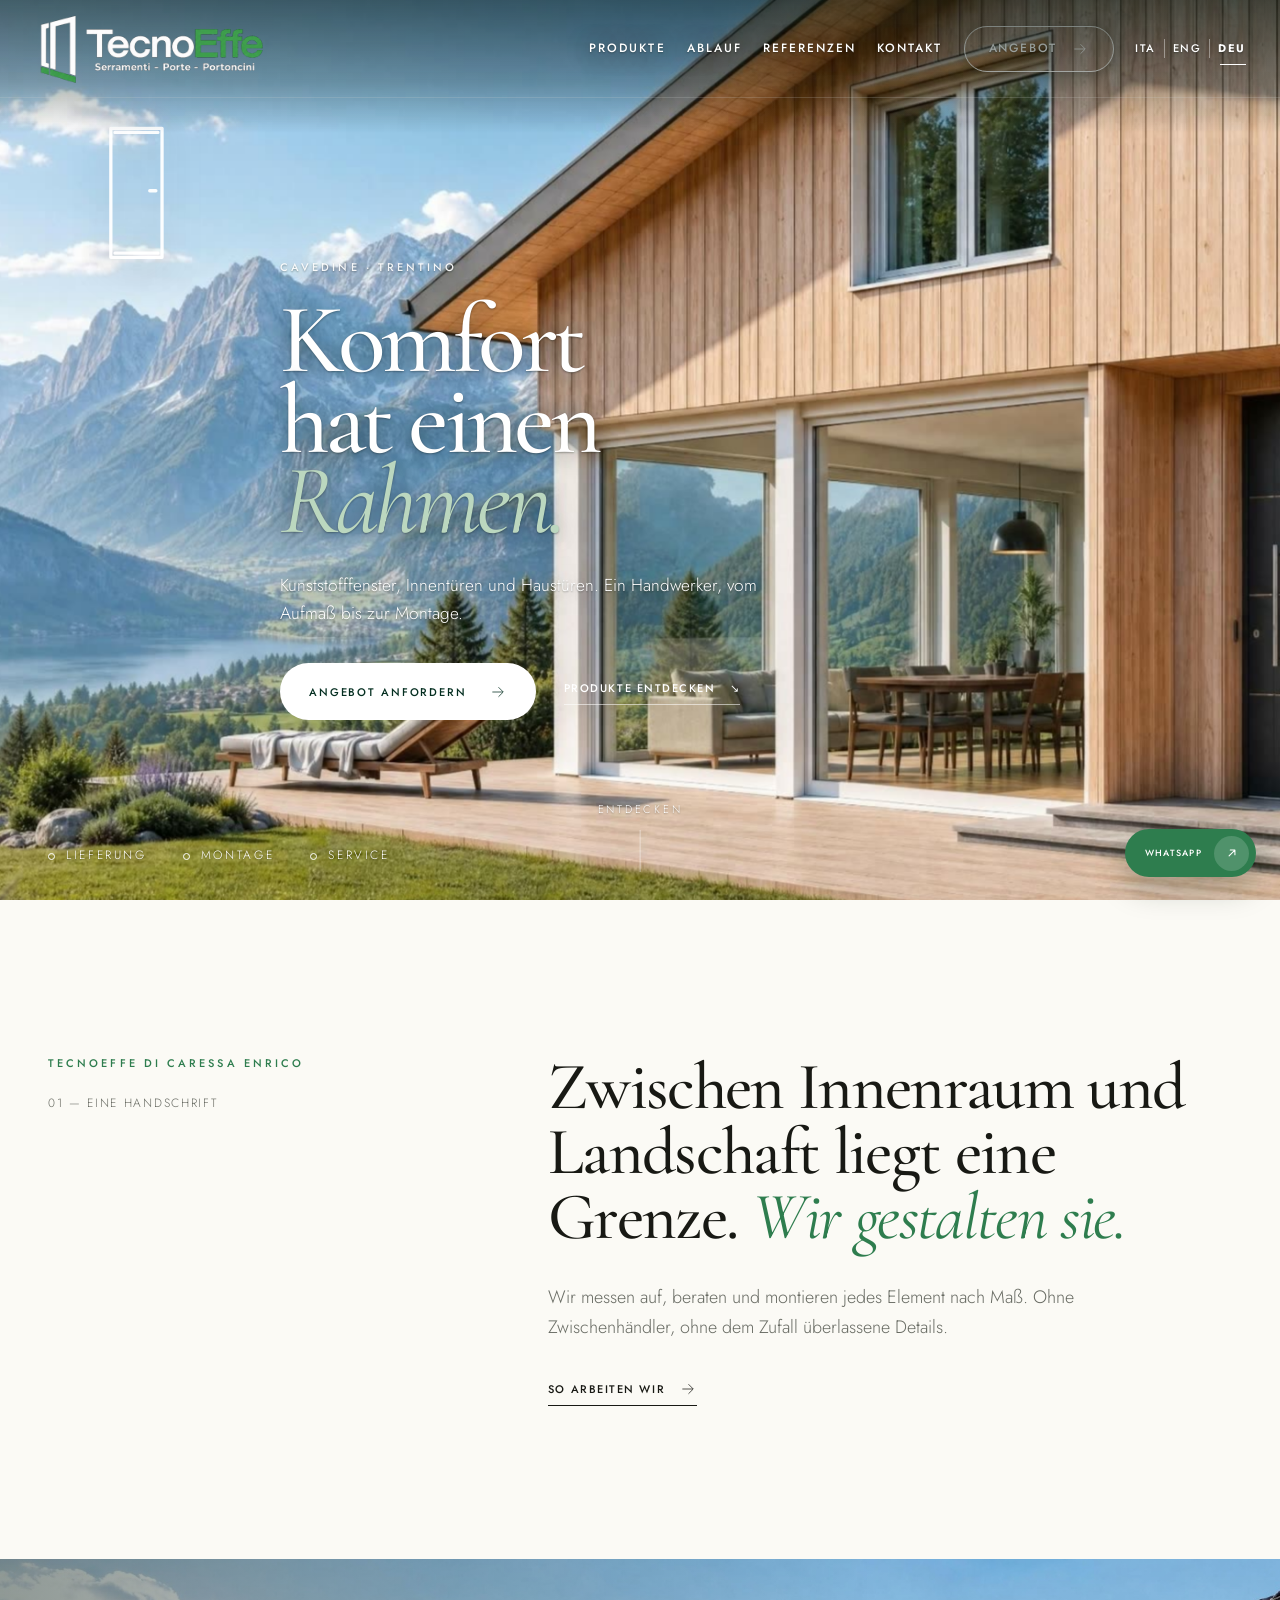
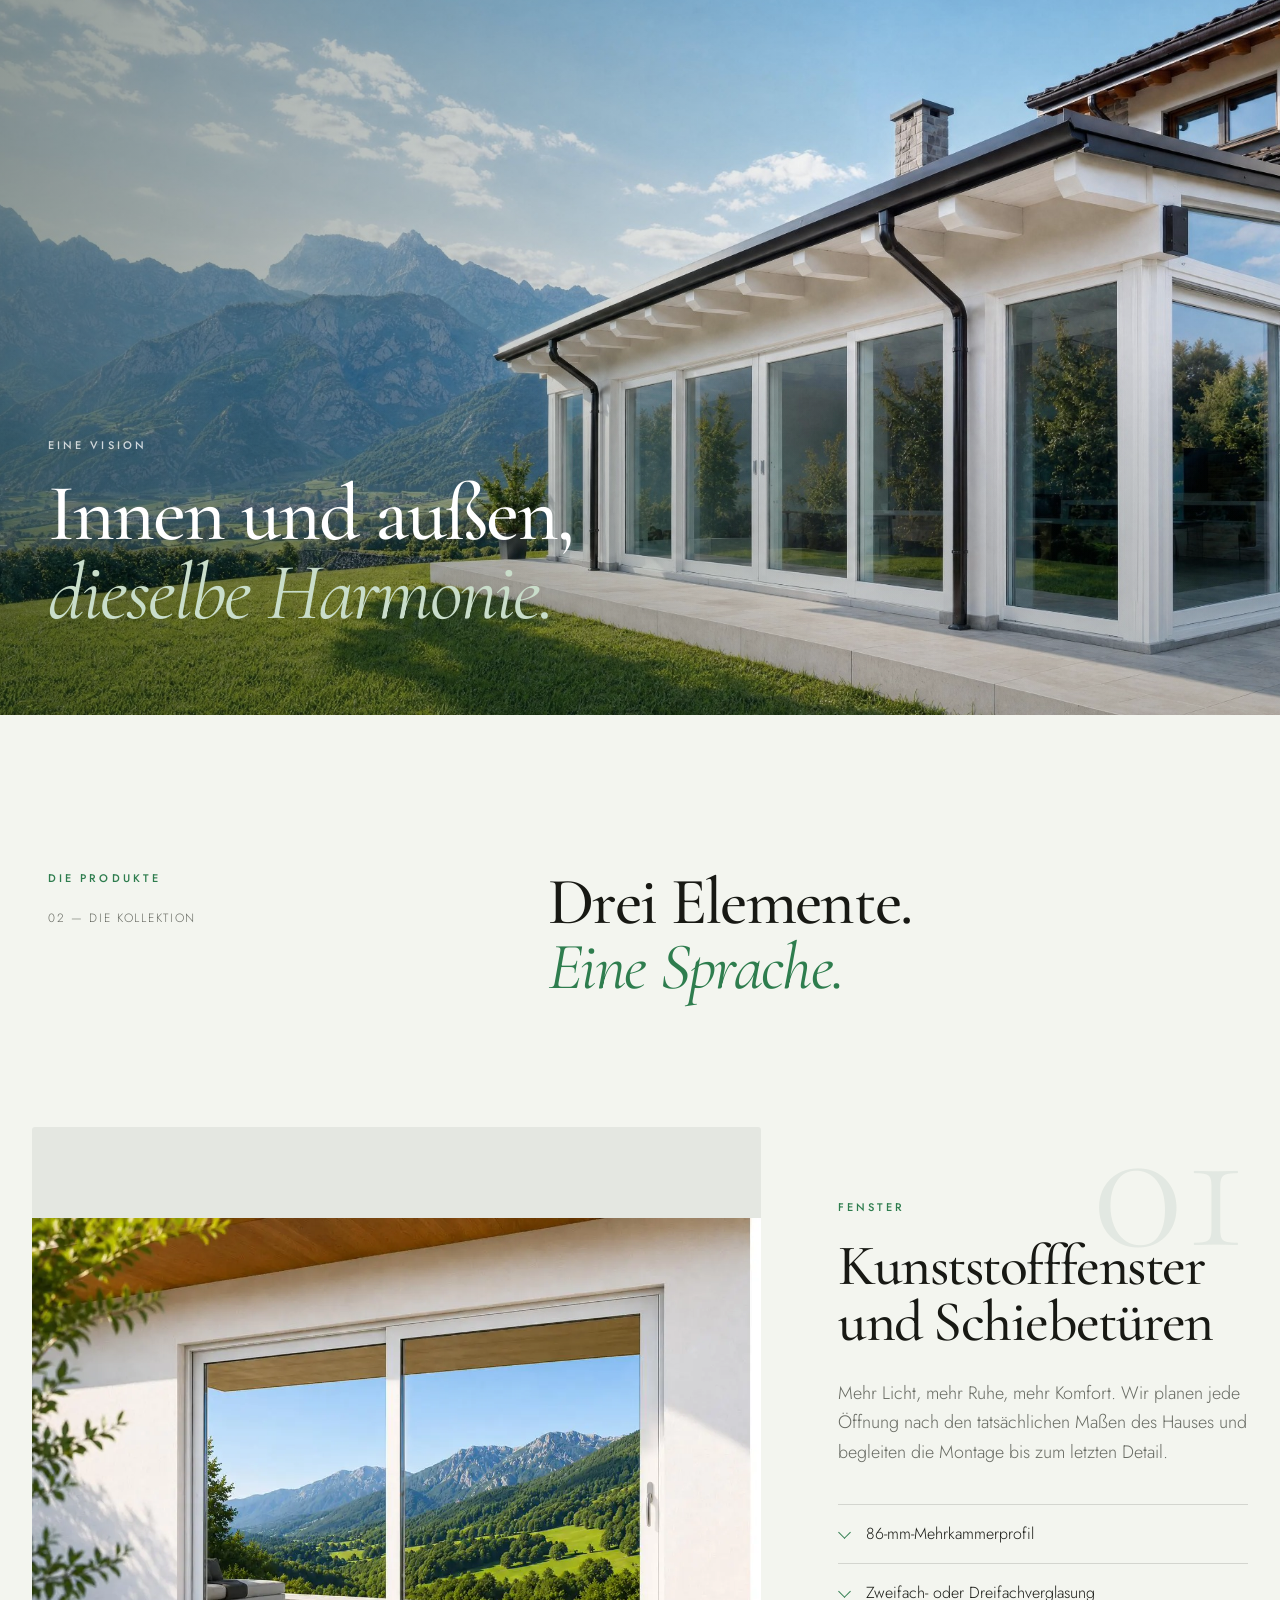
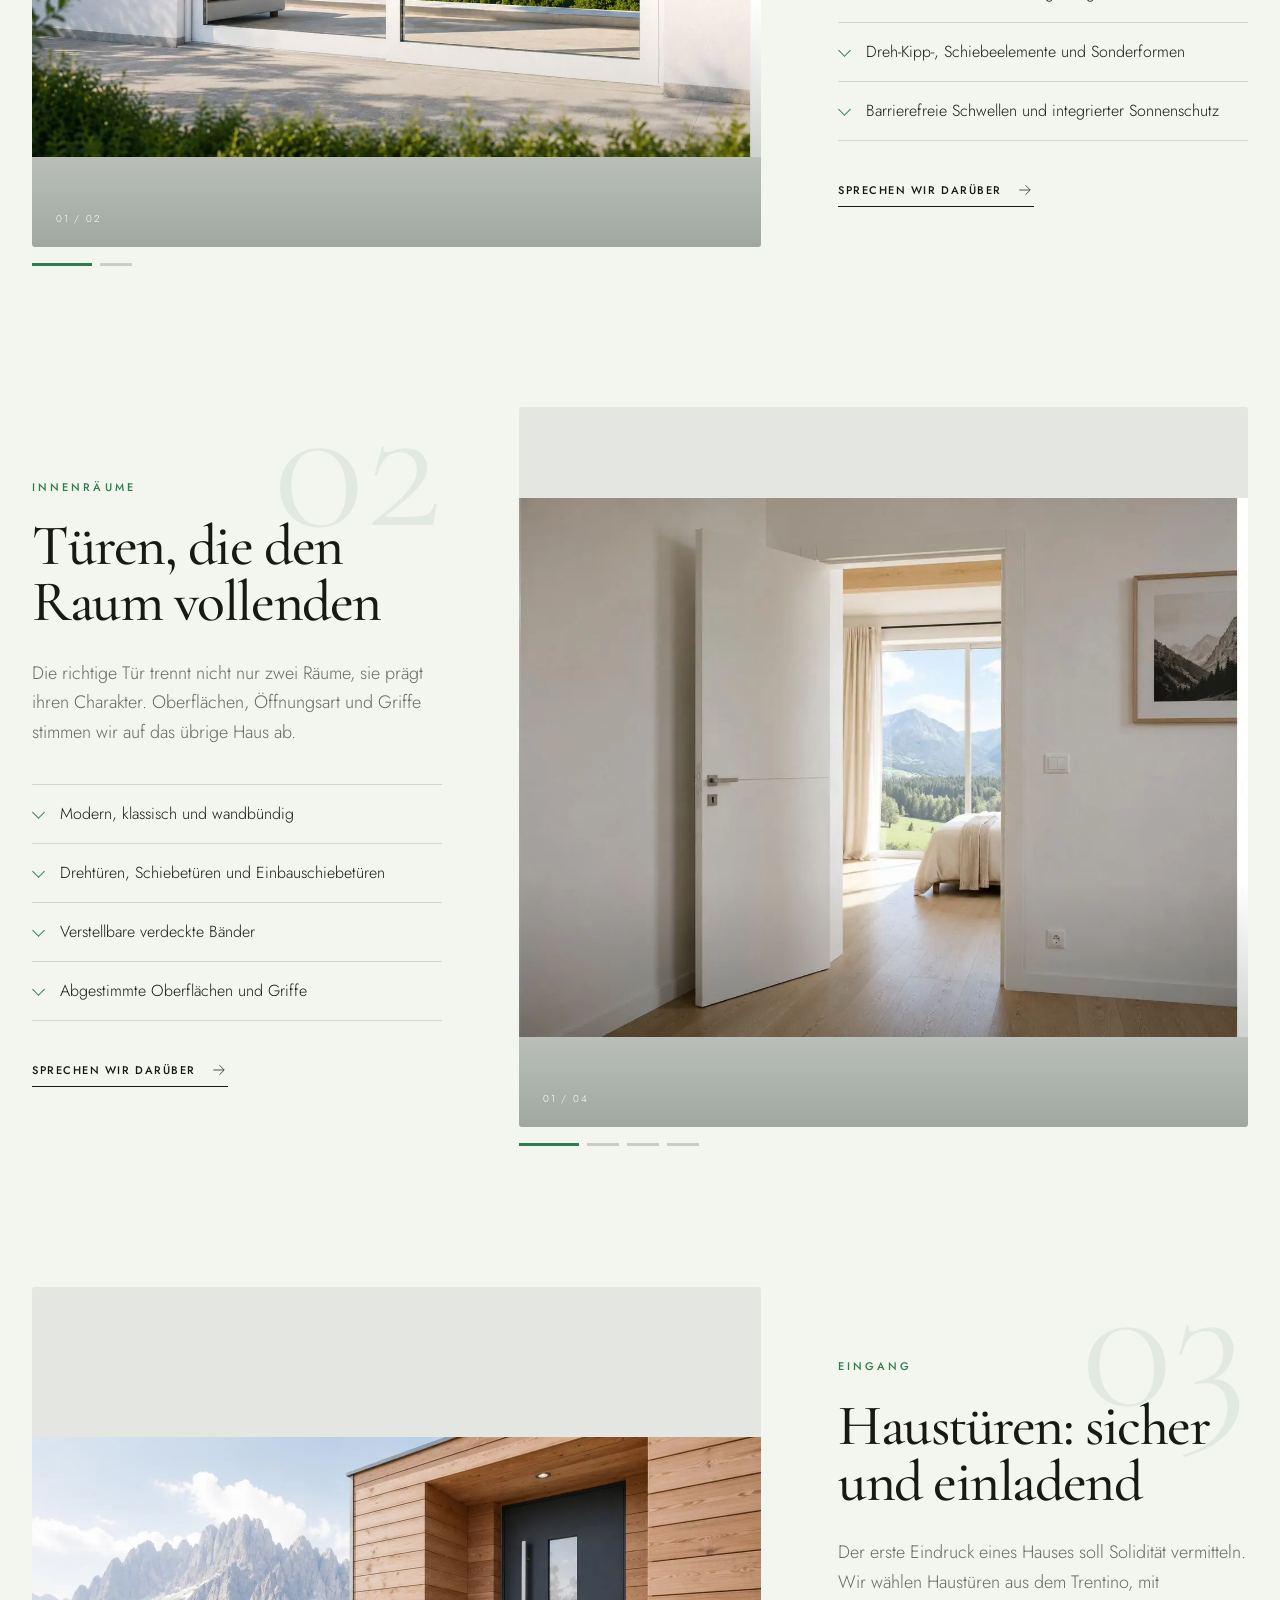
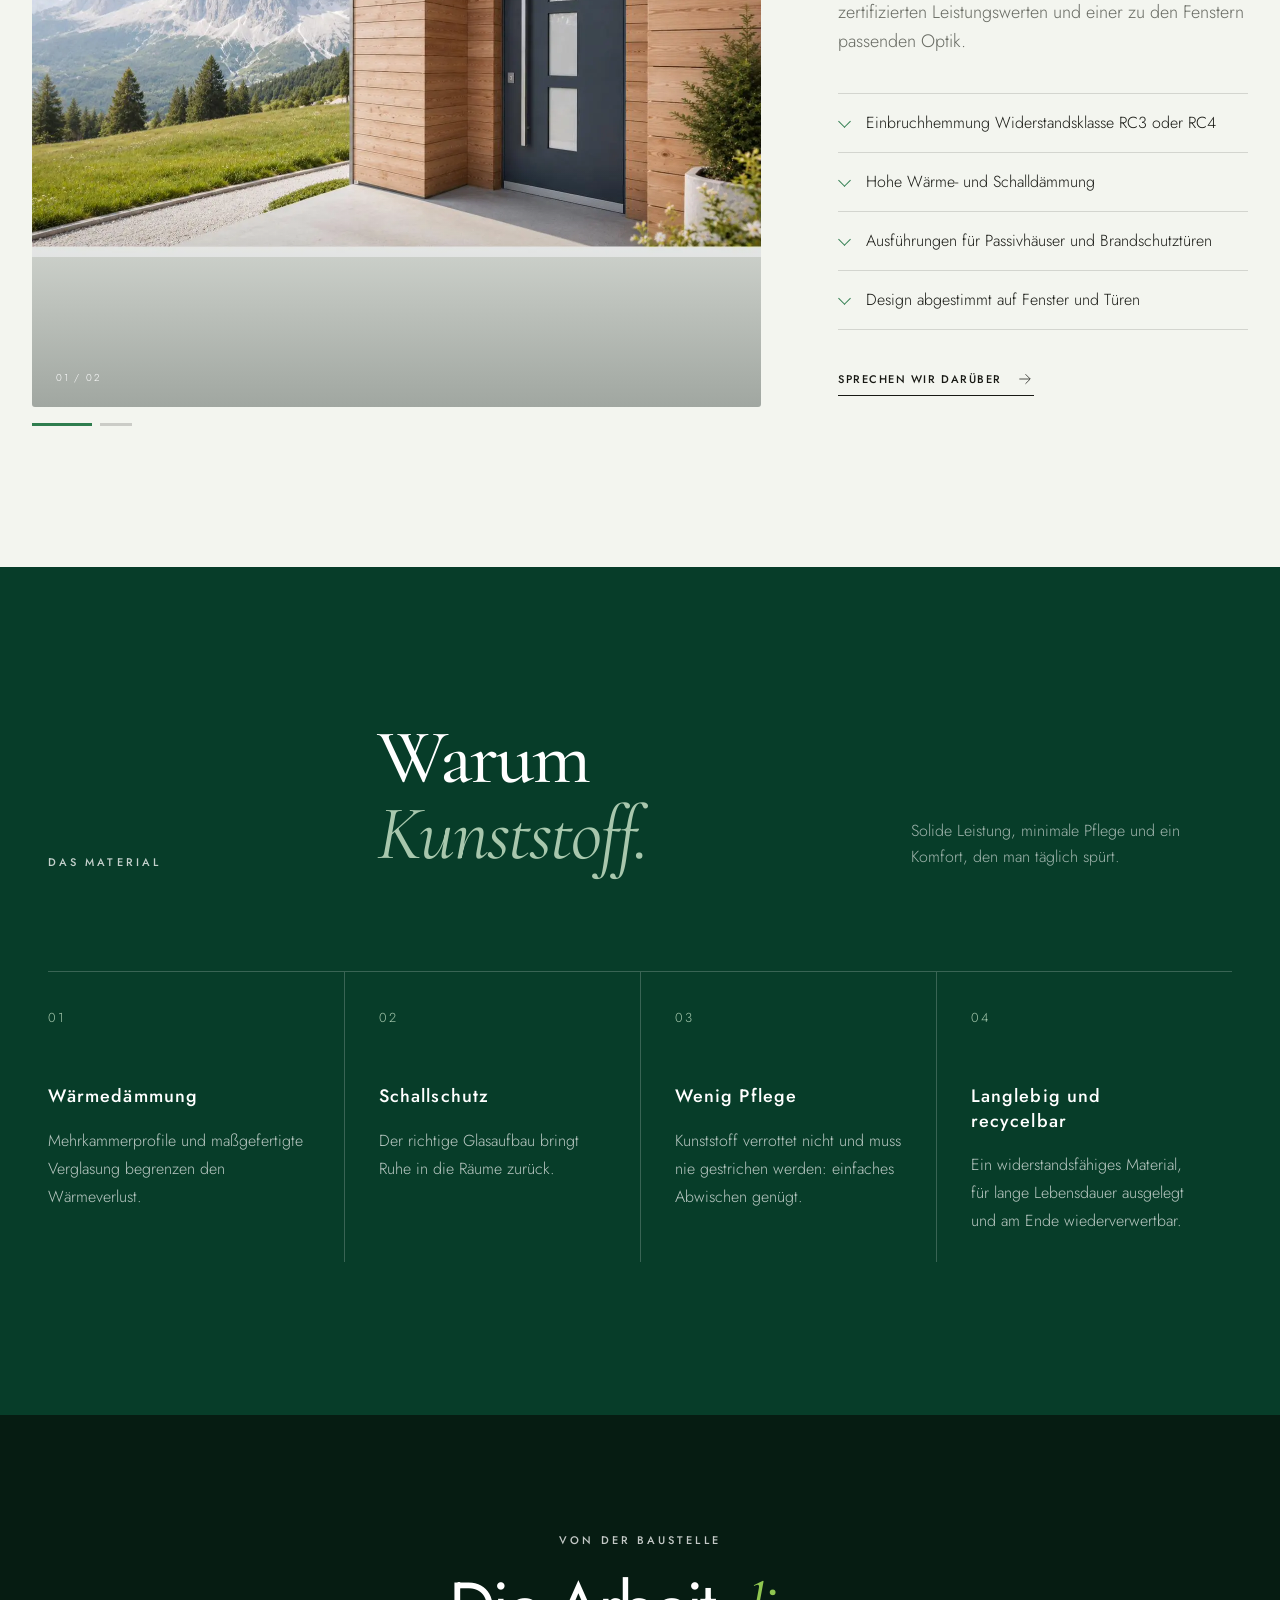
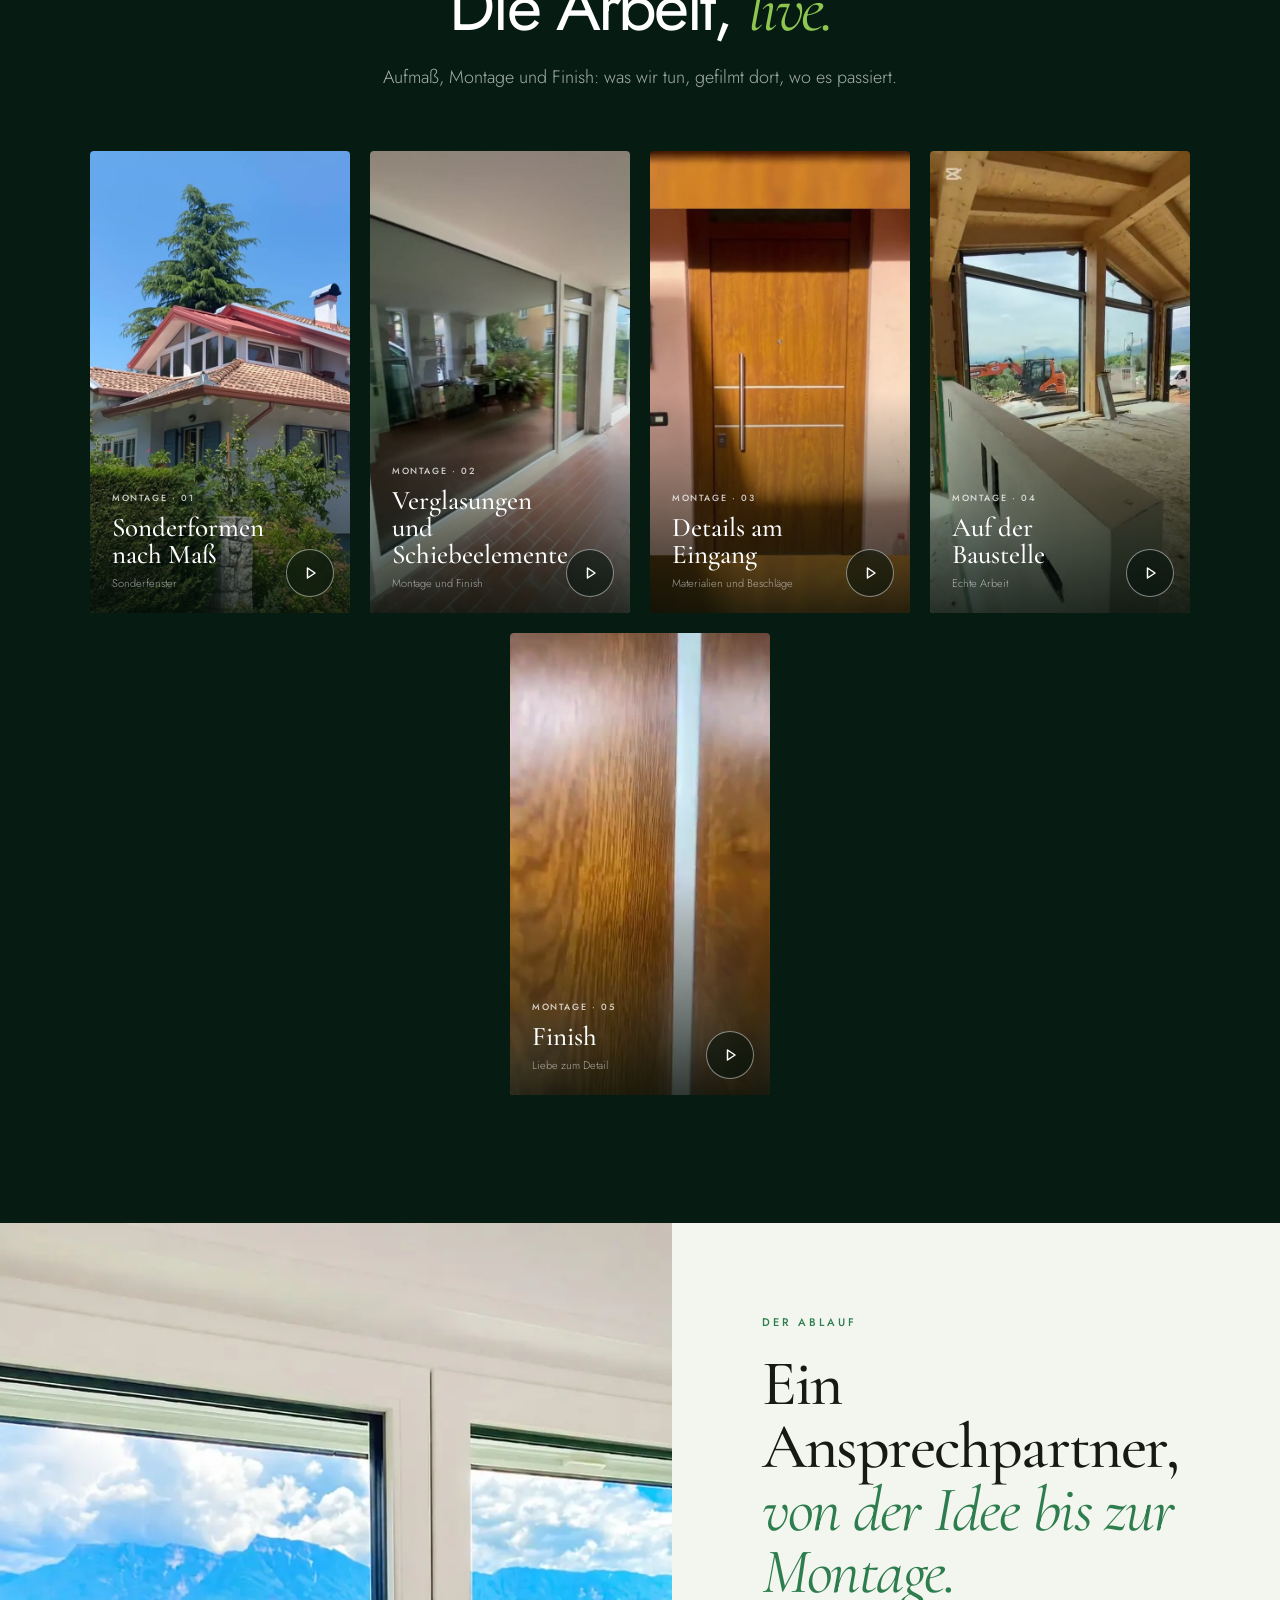
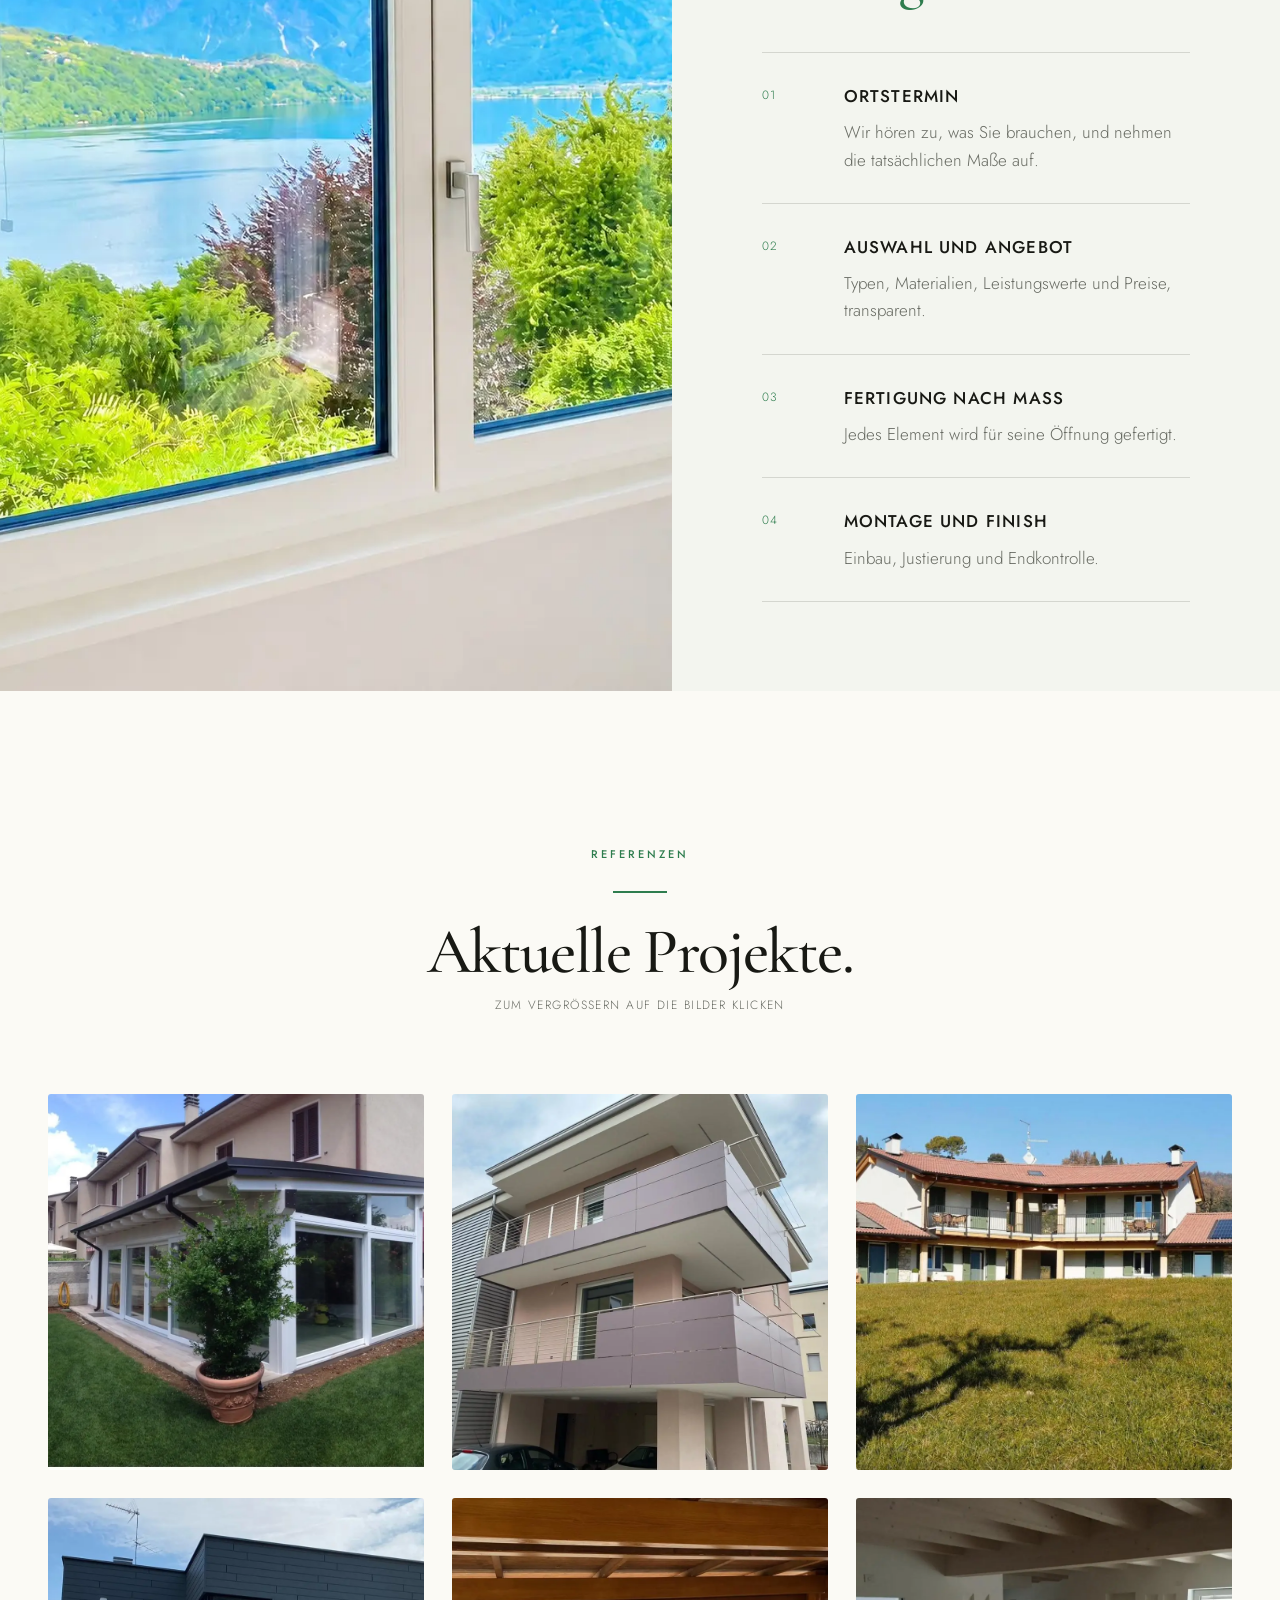
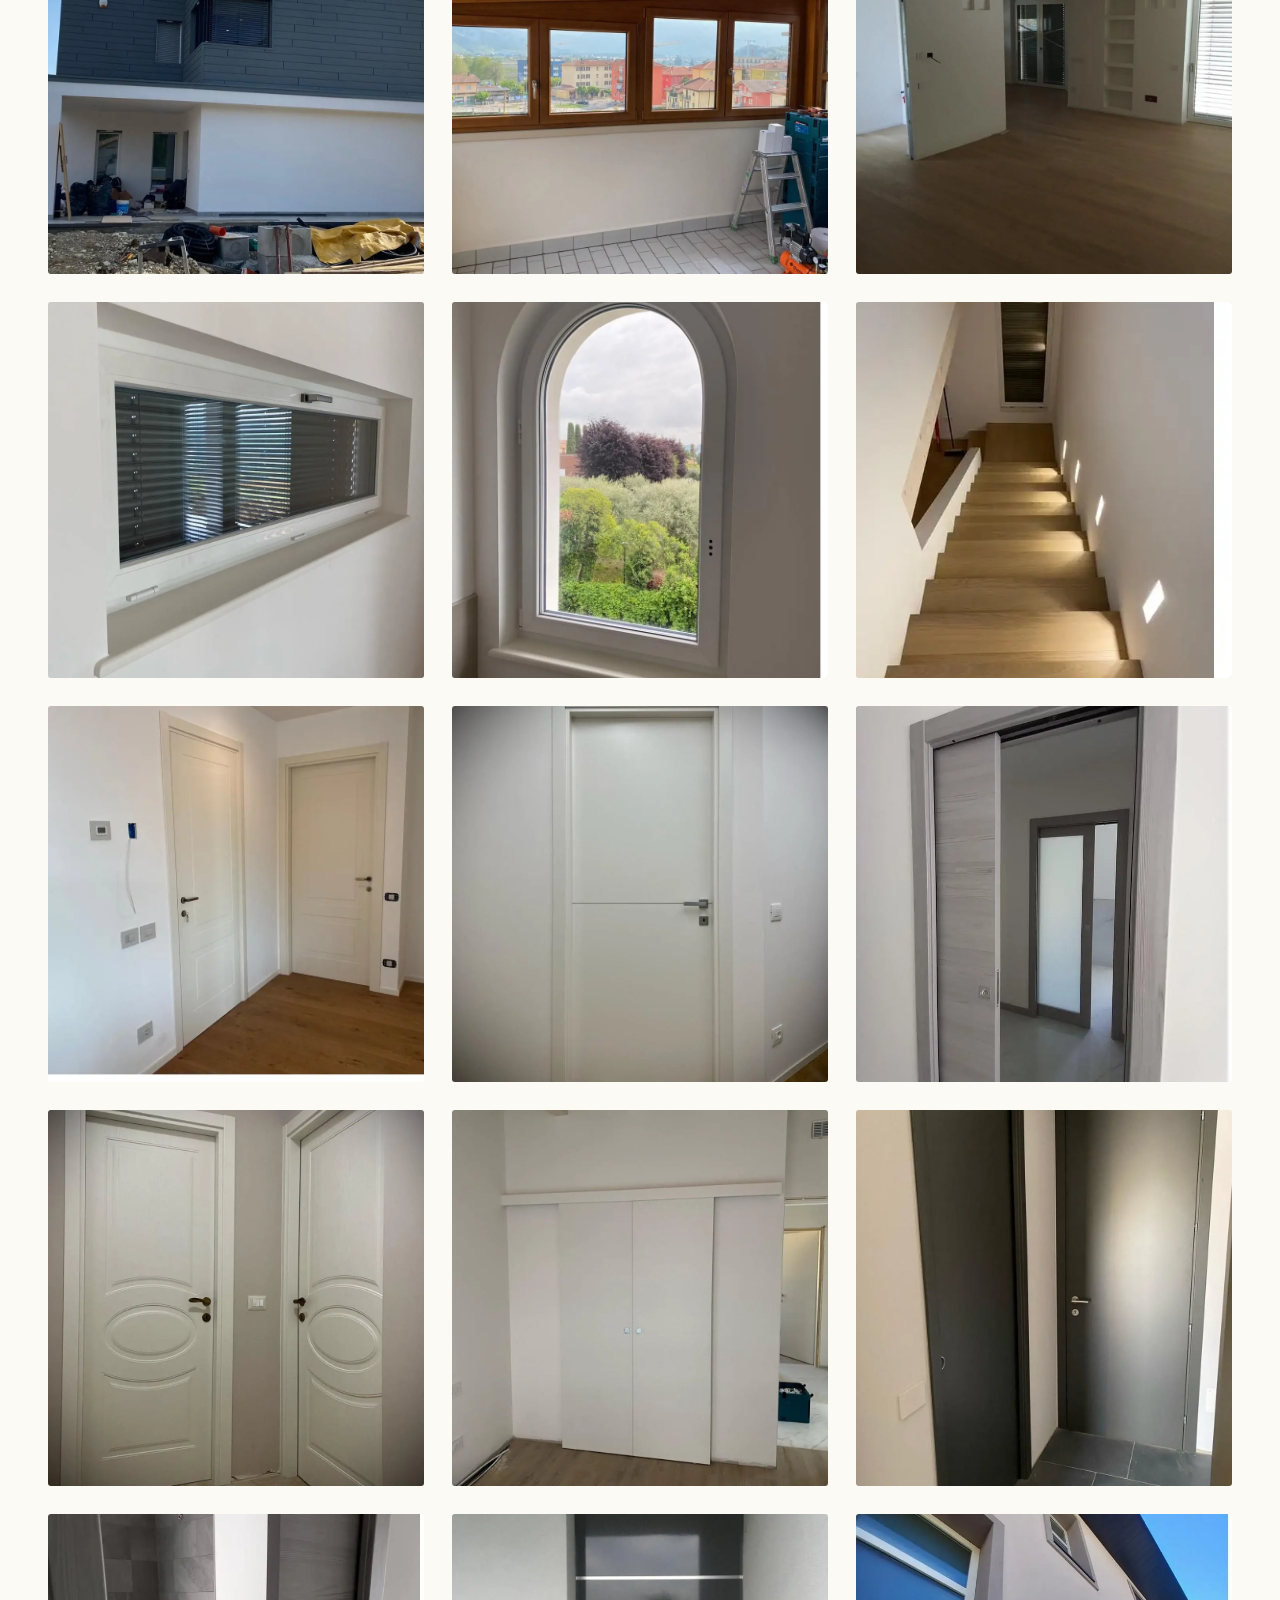
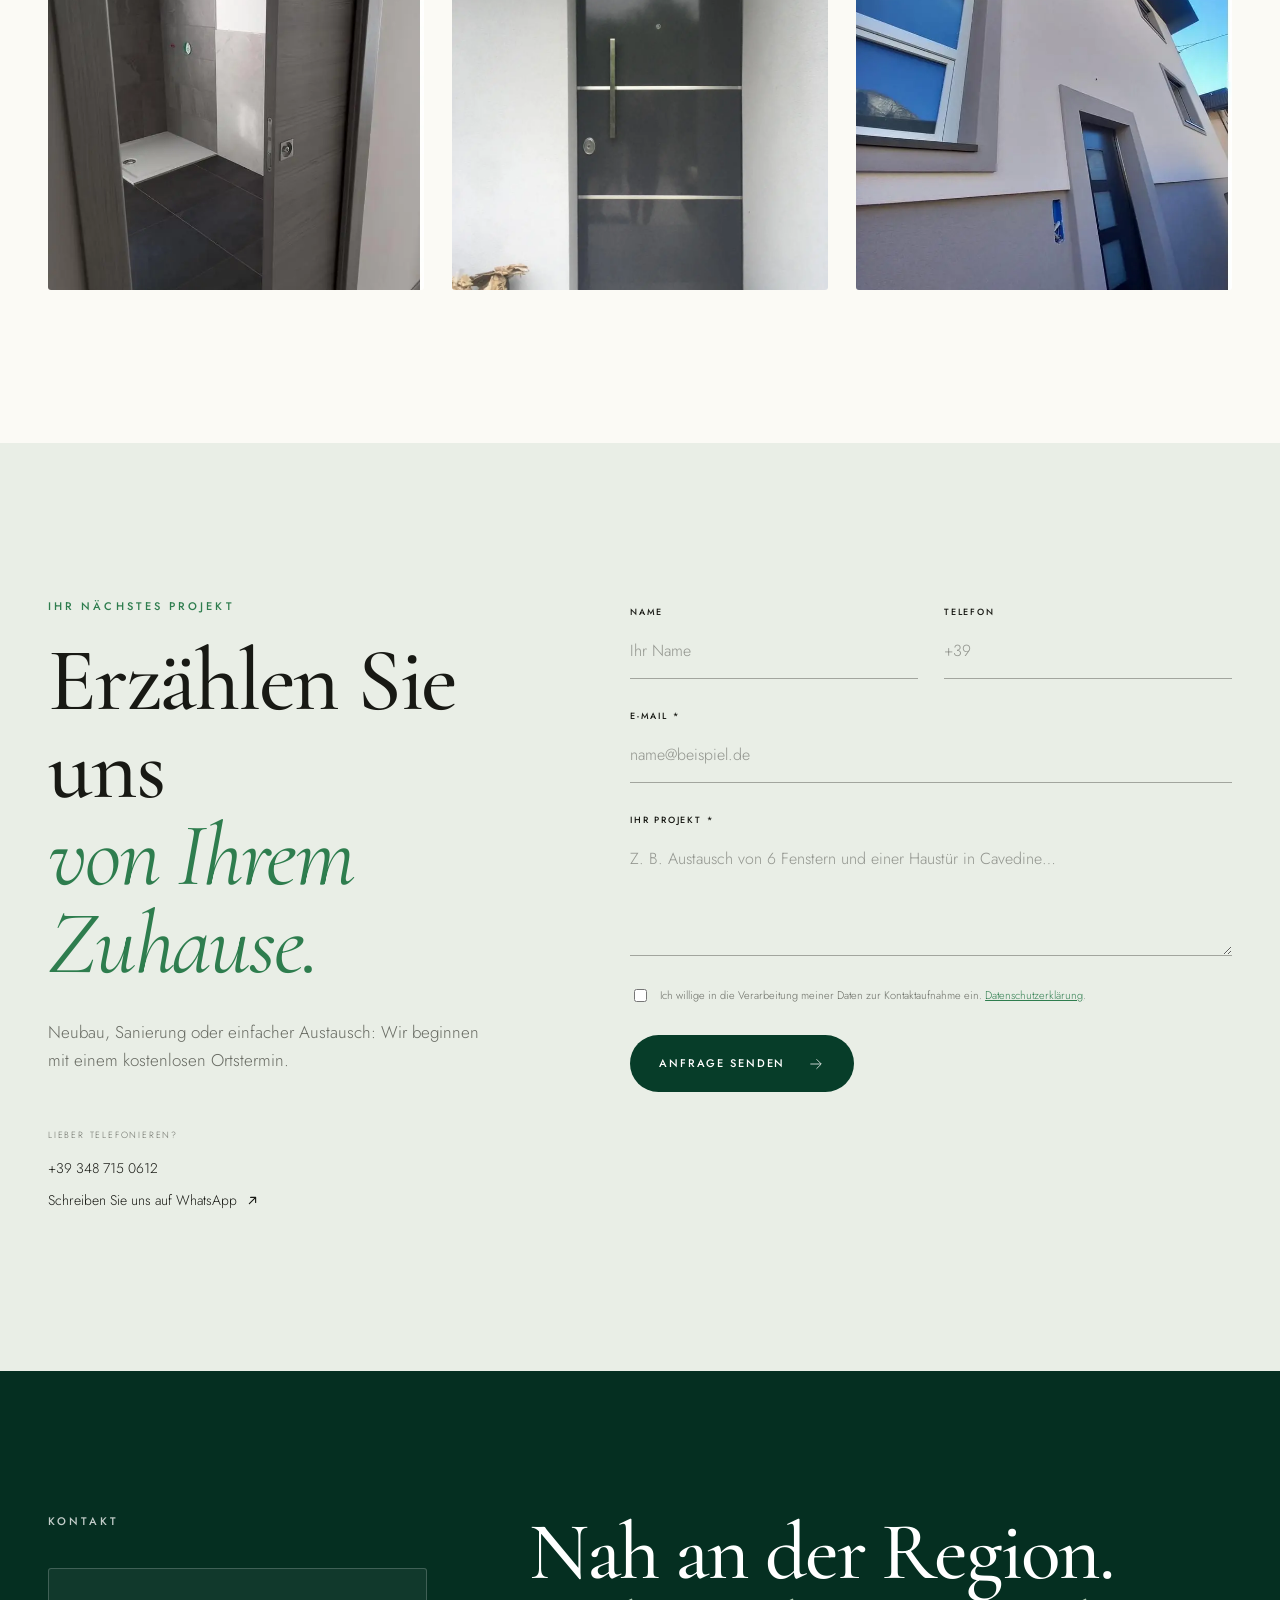
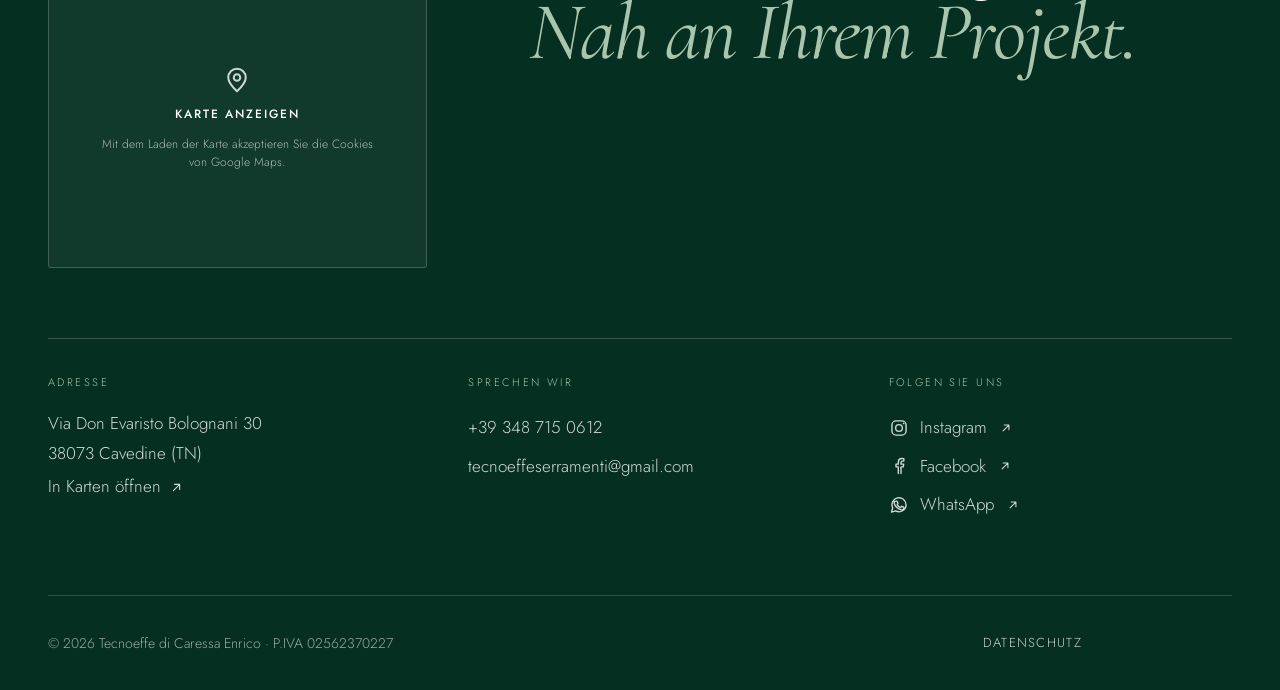
==== commit 22177586: "Hero: leggibilita di Fornitura/Posa/Assistenza, del pulsante Preventivo e di Scopri, che cresce" ====
--- a/de/index.html
+++ b/de/index.html
@@ -149,8 +149,8 @@
         ]
       }
     </script>
-    <link rel="stylesheet" href="../styles.css?v=20260804-44" />
-    <script defer src="../script.js?v=20260804-44"></script>
+    <link rel="stylesheet" href="../styles.css?v=20260804-45" />
+    <script defer src="../script.js?v=20260804-45"></script>
   </head>
   <body data-static-page="home">
     <div class="progress-bar" aria-hidden="true"></div>
--- a/styles.css
+++ b/styles.css
@@ -71,8 +71,9 @@
 .site-header nav > a:not(.nav-cta) { position: relative; font-size: 12px; font-weight: 500; letter-spacing: .17em; text-transform: uppercase; }
 .site-header nav > a:not(.nav-cta)::after { content: ''; position: absolute; left: 0; bottom: -8px; width: 100%; height: 1px; background: currentColor; transform: scaleX(0); transform-origin: right; transition: transform .4s var(--ease); }
 .site-header nav > a:hover::after { transform: scaleX(1); transform-origin: left; }
-.nav-cta { display: inline-flex; align-items: center; gap: 14px; min-height: 46px; padding: 0 24px; border: 1px solid rgba(255,255,255,.6); border-radius: 100px; font-size: 12px; font-weight: 500; letter-spacing: .15em; text-transform: uppercase; transition: background .35s, color .35s; }
-.nav-cta:hover { color: var(--forest-dark); background: white; }
+.nav-cta { display: inline-flex; align-items: center; gap: 14px; min-height: 46px; padding: 0 24px; border: 1px solid rgba(255,255,255,.88); border-radius: 100px; font-size: 12px; font-weight: 500; letter-spacing: .15em; text-transform: uppercase; box-shadow: 0 2px 16px rgba(3,18,13,.3); transition: background .35s, color .35s, border-color .35s, box-shadow .35s; }
+/* Sul bianco pieno del passaggio del mouse l'ombra del testo sporcherebbe. */
+.nav-cta:hover { color: var(--forest-dark); background: white; border-color: white; box-shadow: none; text-shadow: none; }
 .menu-toggle { display: none; position: relative; z-index: 110; width: 48px; height: 48px; padding: 0; border: 0; border-radius: 50%; background: rgba(255,255,255,.1); cursor: pointer; }
 .menu-toggle span { position: absolute; left: 13px; width: 22px; height: 1px; background: white; transition: transform .35s var(--ease), top .35s var(--ease); }
 .menu-toggle span:first-child { top: 19px; }
@@ -132,17 +133,21 @@
    peggiore contro un minimo di 4,5), eppure il testo si impastava col dettaglio
    della foto: il calcolo presuppone uno sfondo uniforme. Questa ombra e' larga
    e tenue apposta — non si legge come ombra, stacca le lettere dalla trama. */
-.hero-content .eyebrow, .hero h1, .hero-copy { text-shadow: 0 1px 2px rgba(3,18,13,.35), 0 2px 22px rgba(3,18,13,.55); }
+.hero-content .eyebrow, .hero h1, .hero-copy, .hero-meta, .scroll-cue, .site-header nav a { text-shadow: 0 1px 2px rgba(3,18,13,.35), 0 2px 22px rgba(3,18,13,.55); }
+/* A barra opaca sotto non c'e' piu' una foto ma un fondo scuro pieno: l'ombra
+   diventa inutile e il bordo del pulsante puo' tornare discreto. */
+.site-header.scrolled nav a { text-shadow: none; }
+.site-header.scrolled .nav-cta { border-color: rgba(255,255,255,.6); box-shadow: none; }
 .hero-actions { display: flex; align-items: center; flex-wrap: wrap; gap: 28px; }
-.hero-meta { position: absolute; left: max(48px, calc((100vw - 1380px) / 2)); bottom: 34px; z-index: 2; display: flex; gap: 36px; color: rgba(255,255,255,.75); font-size: 12px; letter-spacing: .22em; text-transform: uppercase; }
+.hero-meta { position: absolute; left: max(48px, calc((100vw - 1380px) / 2)); bottom: 34px; z-index: 2; display: flex; gap: 36px; color: white; font-size: 12px; letter-spacing: .22em; text-transform: uppercase; }
 .hero-meta span { display: flex; align-items: center; gap: 11px; }
 .hero-meta span::before { content: ''; width: 5px; height: 5px; border: 1px solid currentColor; border-radius: 50%; }
 .hero-morph { position: absolute; left: 44px; top: 116px; z-index: 3; width: 184px; display: flex; flex-direction: column; align-items: center; color: rgba(255,255,255,.94); pointer-events: none; }
 .hero-morph-stage { position: relative; width: clamp(116px, 9.6vw, 156px); aspect-ratio: 120 / 150; filter: drop-shadow(0 7px 18px rgba(3,18,12,.28)); }
 .hero-morph svg { position: absolute; inset: 0; width: 100%; height: 100%; opacity: 1; }
 .hero-morph svg.morph-swap { animation: morphSwap 1.05s var(--ease) both; }
-.scroll-cue { position: absolute; left: 50%; bottom: 28px; z-index: 3; display: flex; flex-direction: column; align-items: center; gap: 10px; color: rgba(255,255,255,.8); font-size: 9px; letter-spacing: .25em; text-transform: uppercase; transform: translateX(-50%); }
-.scroll-cue i { position: relative; width: 1px; height: 42px; overflow: hidden; background: rgba(255,255,255,.26); }
+.scroll-cue { position: absolute; left: 50%; bottom: 28px; z-index: 3; display: flex; flex-direction: column; align-items: center; gap: 12px; color: white; font-size: 11px; letter-spacing: .25em; text-transform: uppercase; transform: translateX(-50%); }
+.scroll-cue i { position: relative; width: 1px; height: 42px; overflow: hidden; background: rgba(255,255,255,.45); }
 .scroll-cue i::after { content: ''; position: absolute; inset: -100% 0 auto; height: 100%; background: white; animation: scrollLine 2s ease-in-out infinite; }
 .hero-enter { opacity: 0; transform: translateY(30px); animation: heroEnter .9s var(--ease) forwards; }
 .hero-enter.delay-1 { animation-delay: .25s; }.hero-enter.delay-2 { animation-delay: .4s; }.hero-enter.delay-3 { animation-delay: .62s; }.hero-enter.delay-4 { animation-delay: .82s; }
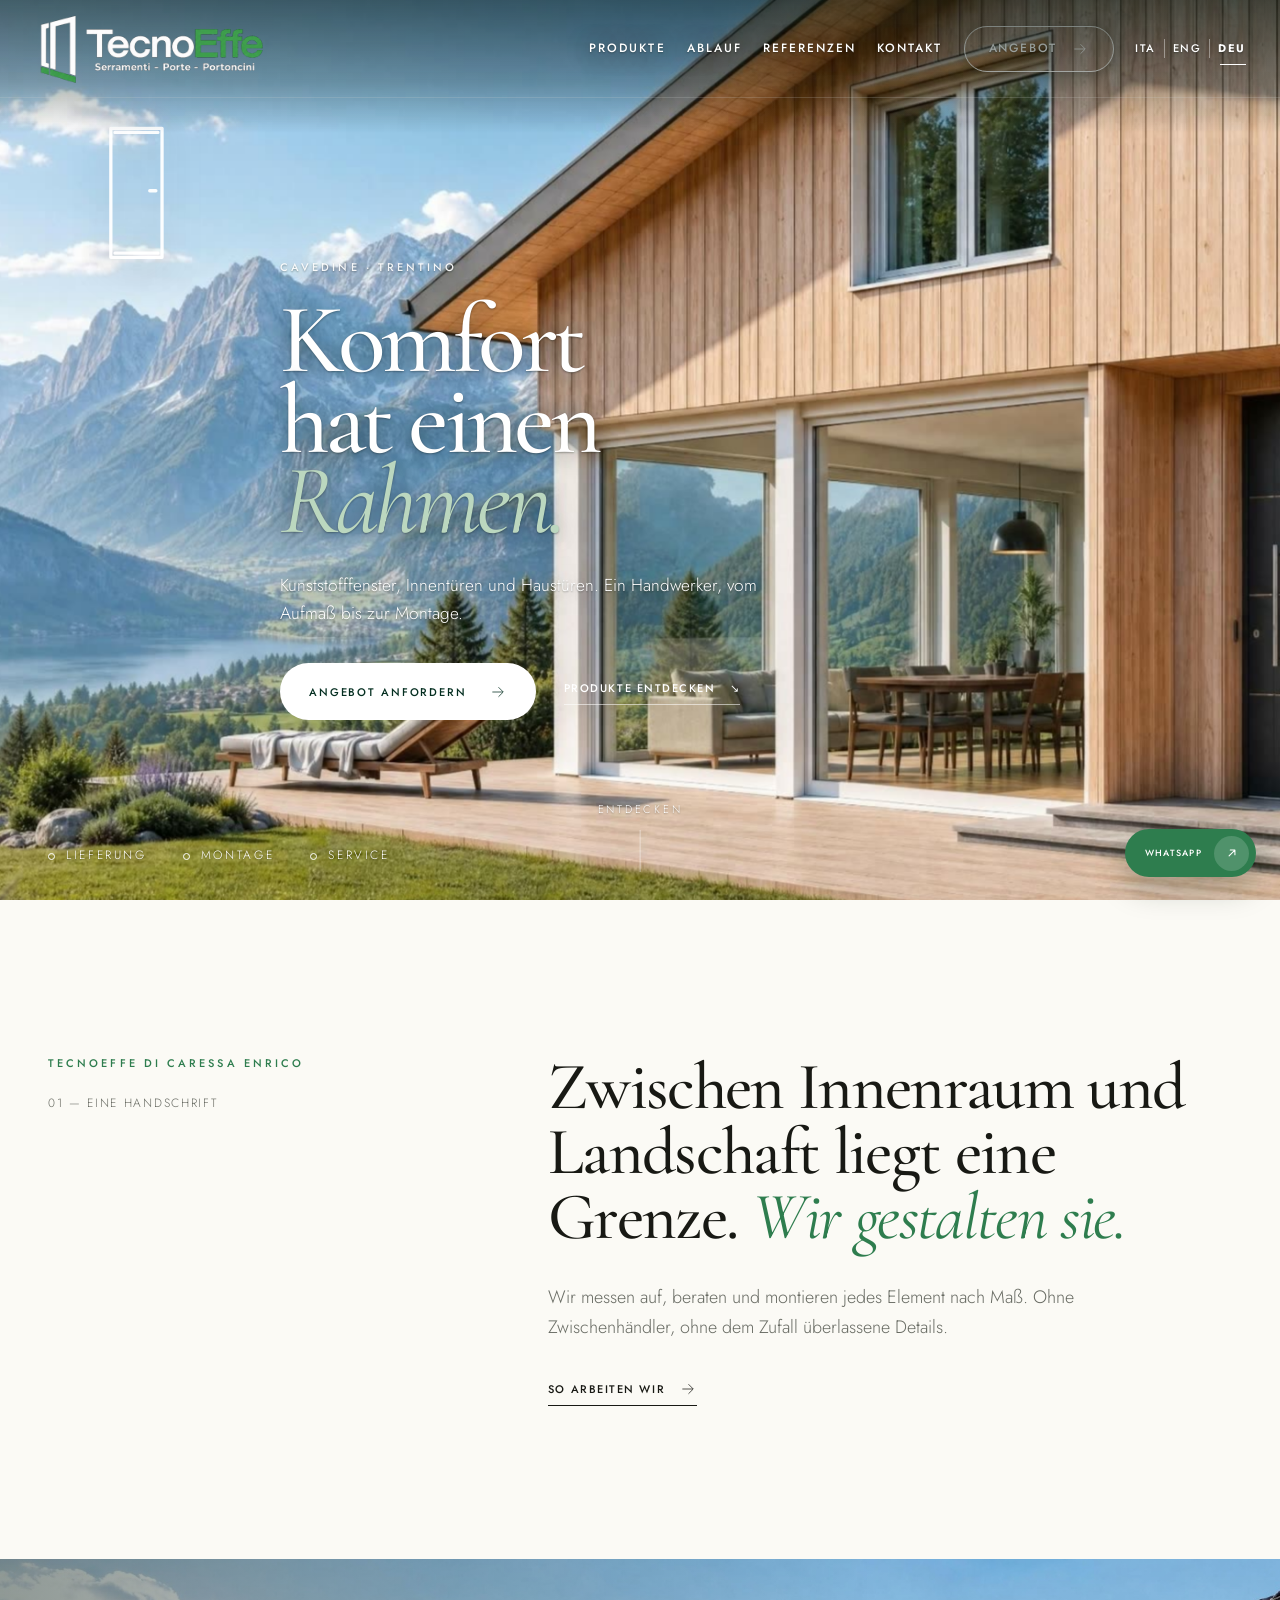
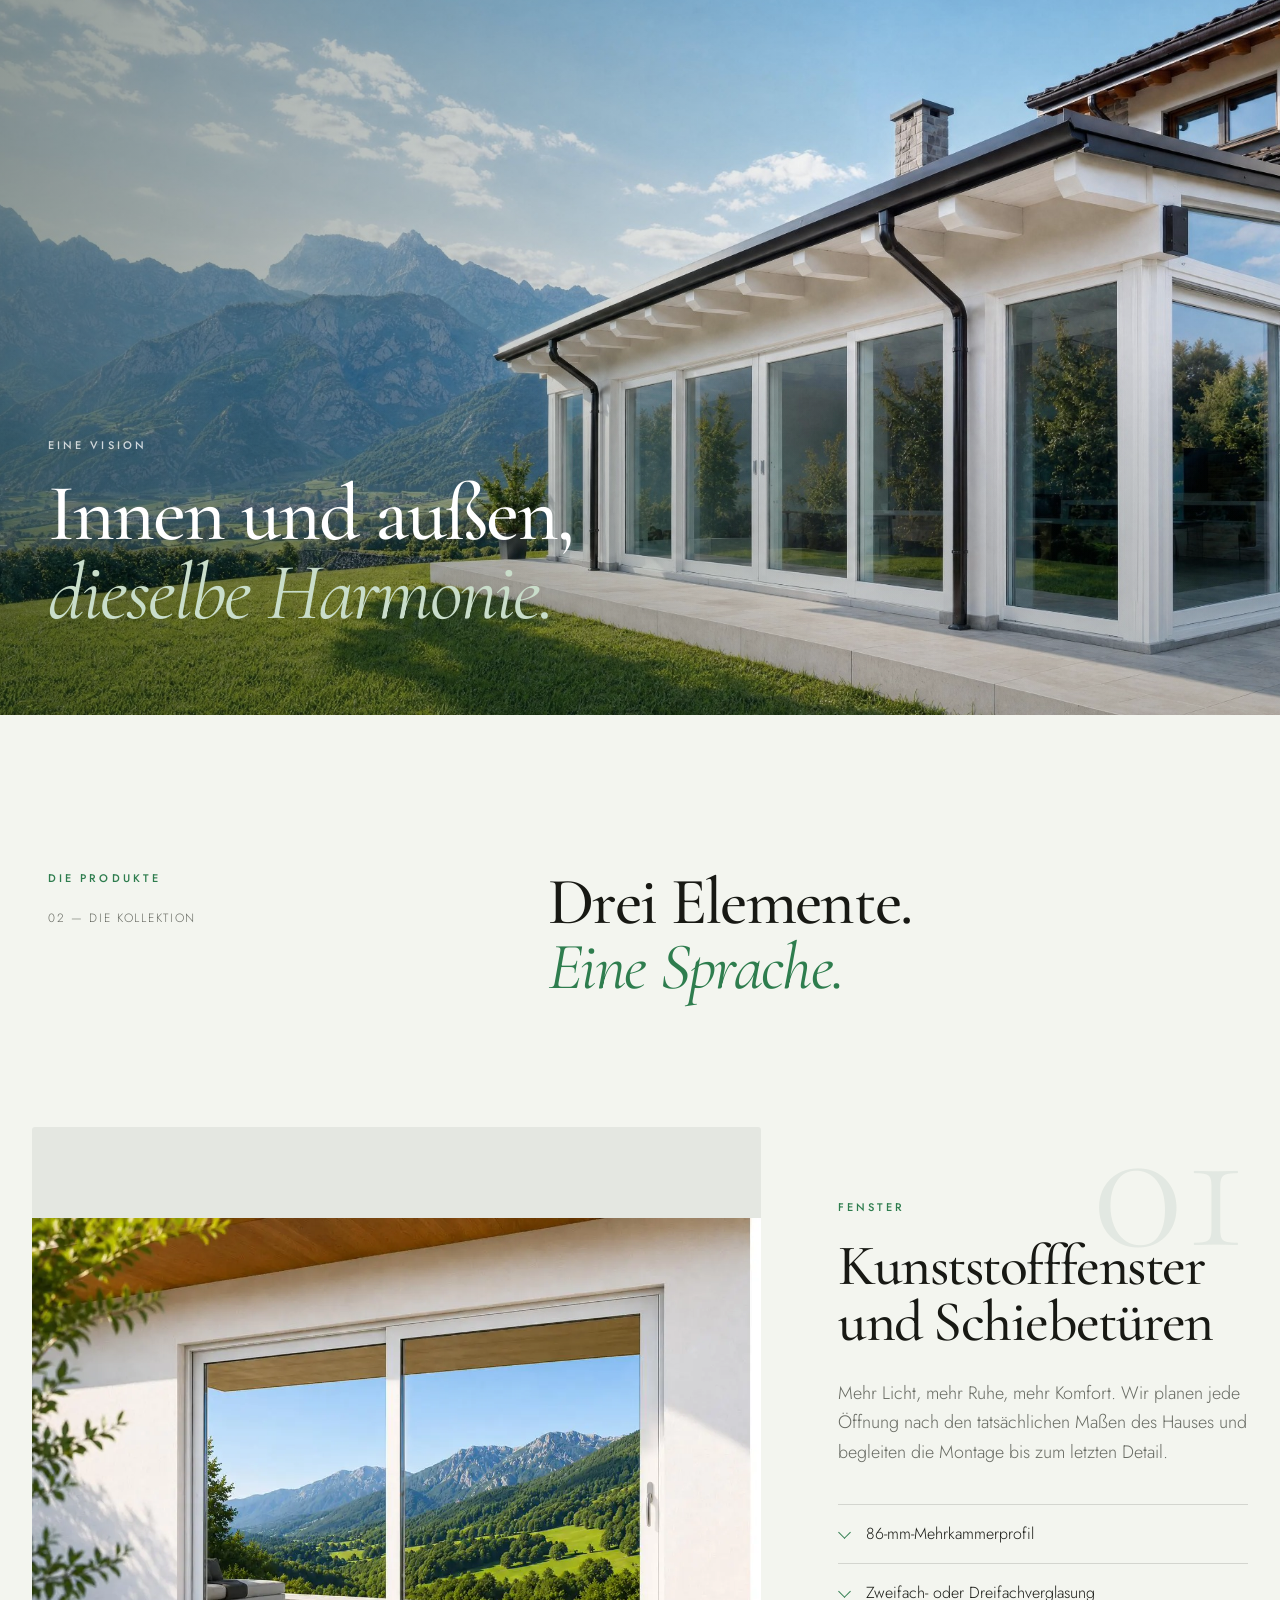
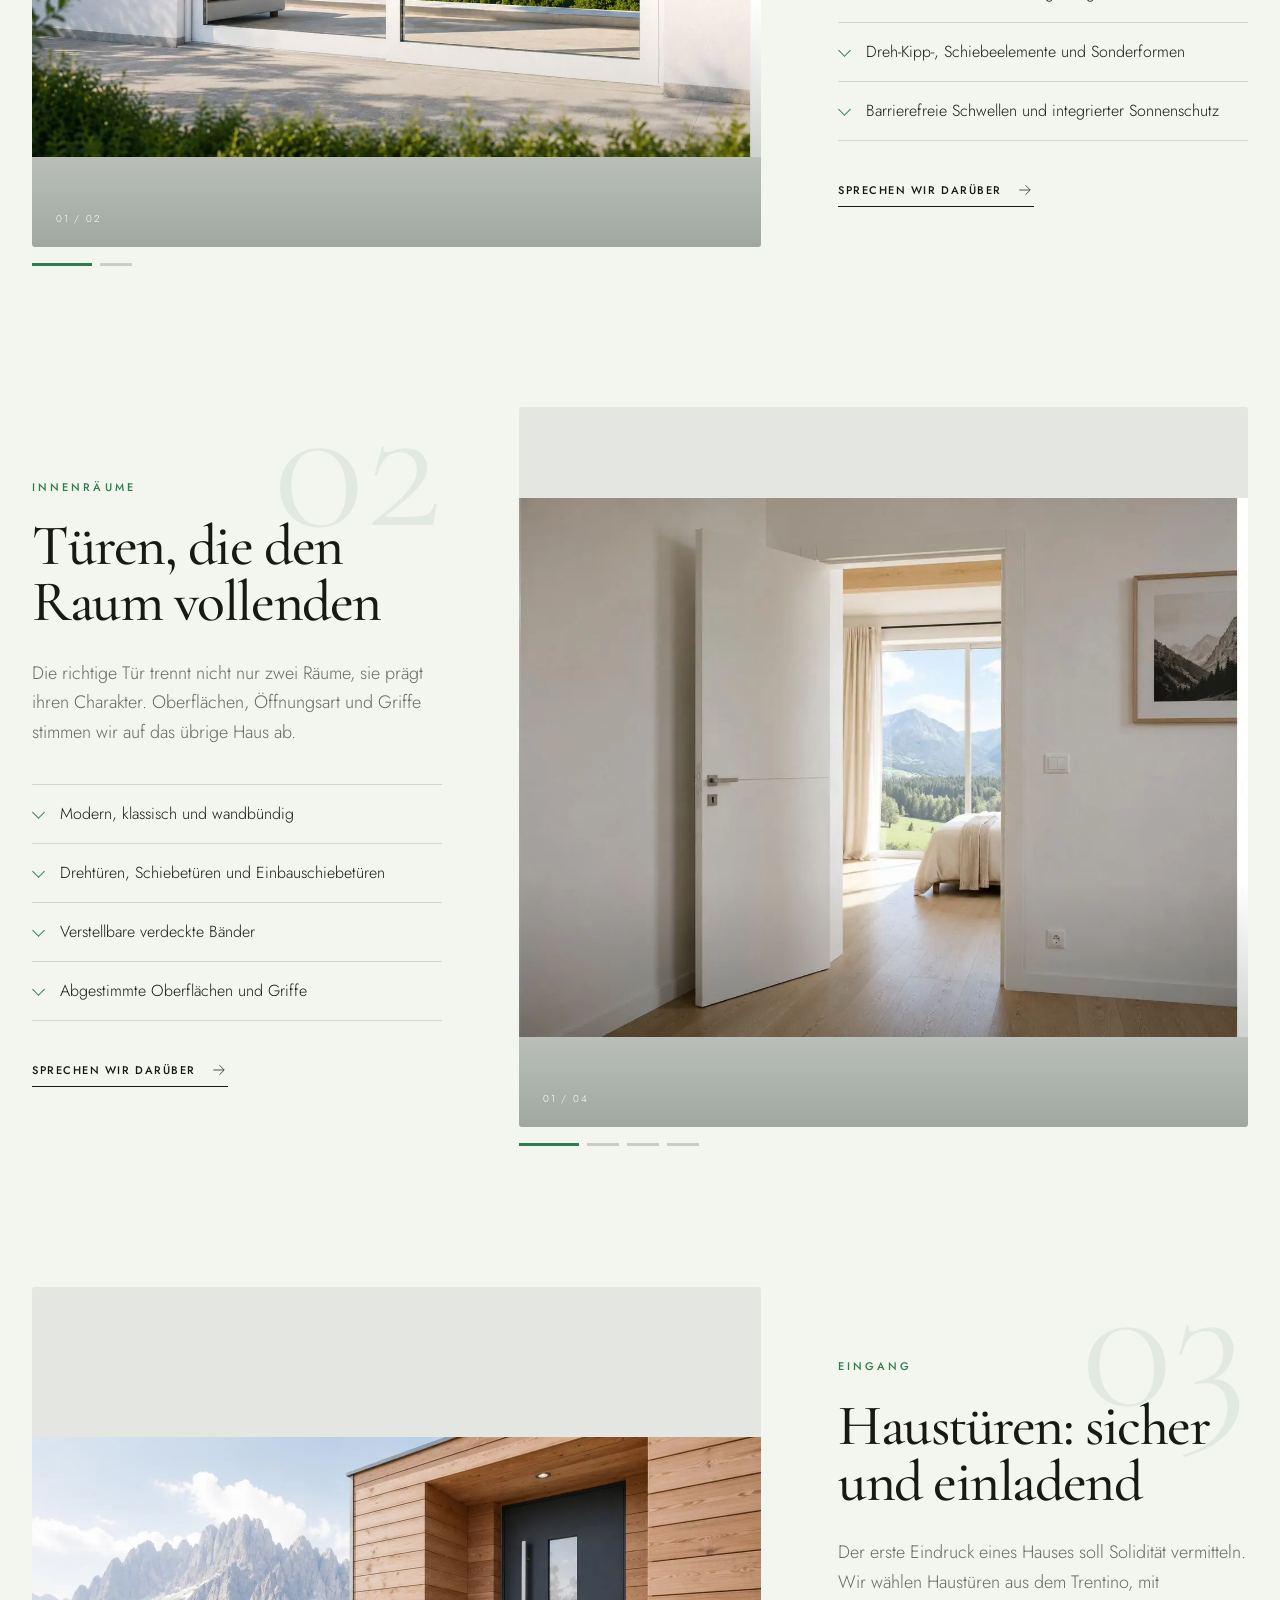
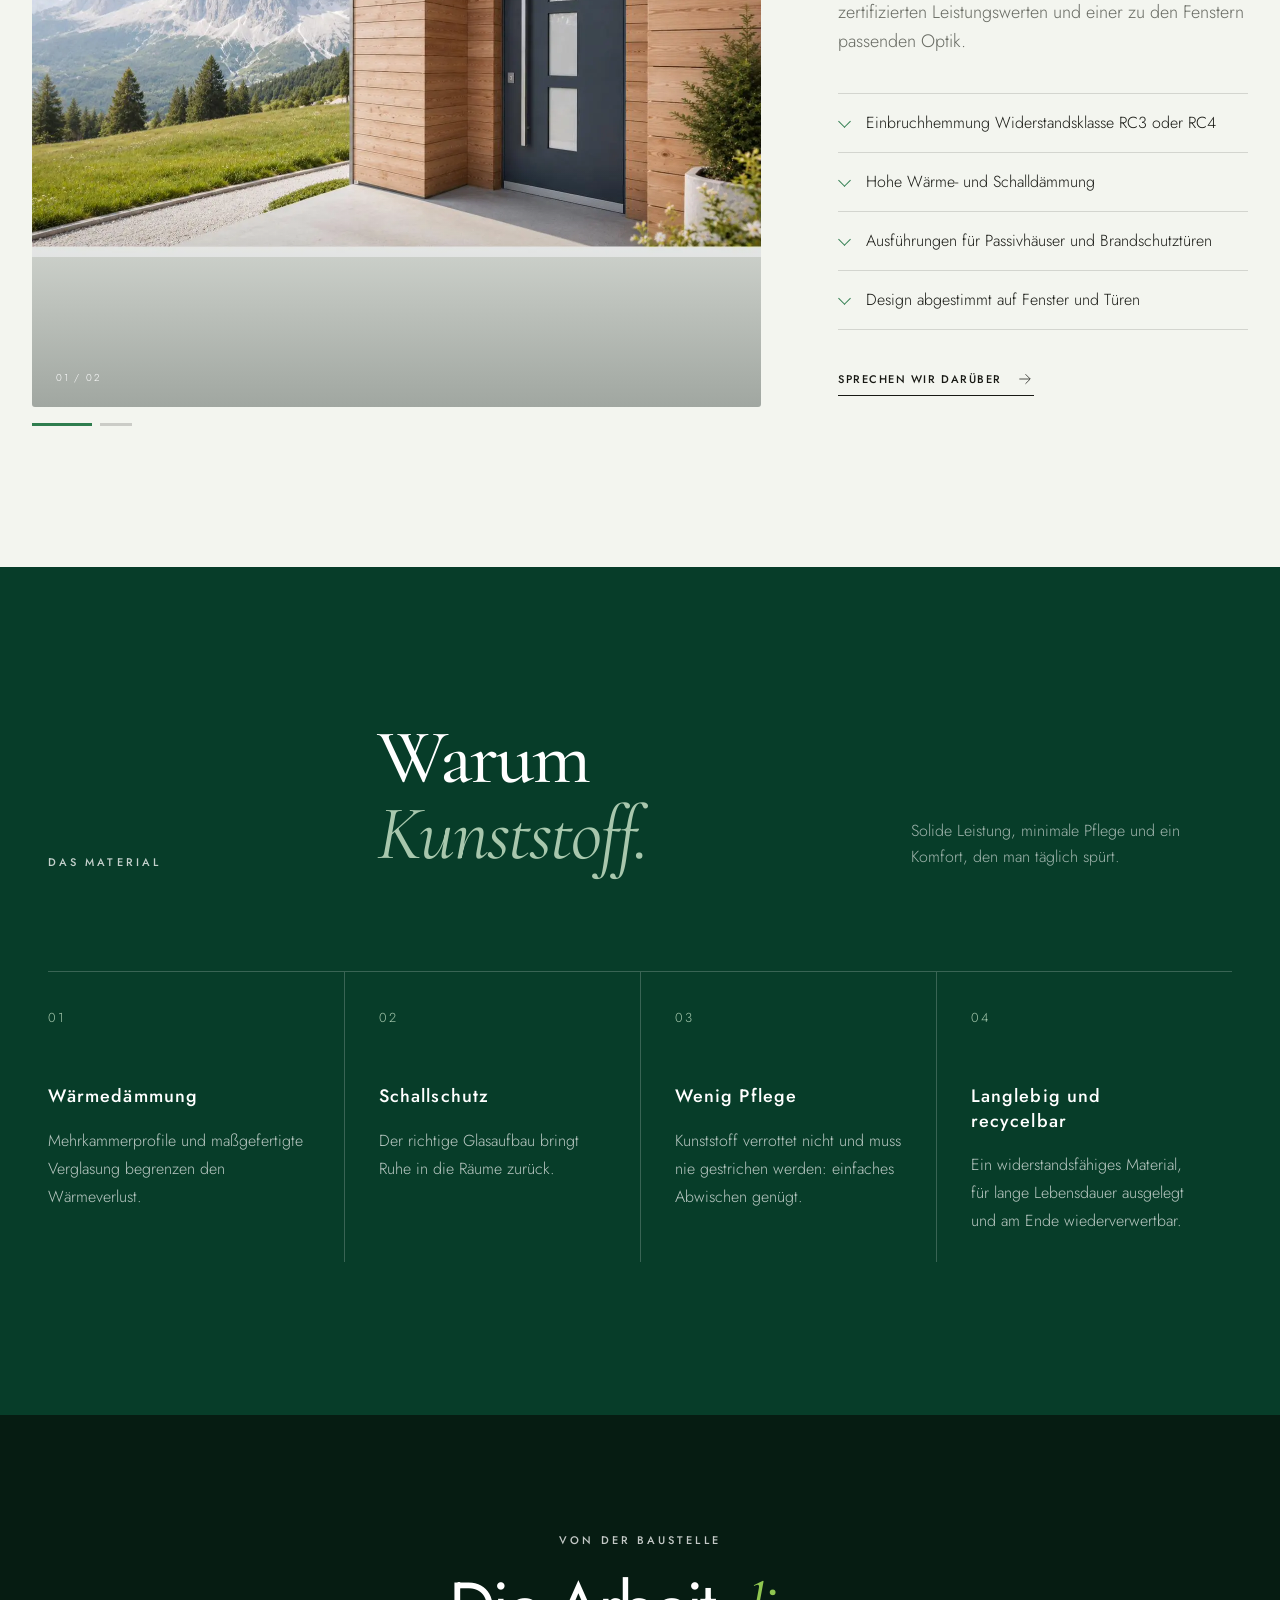
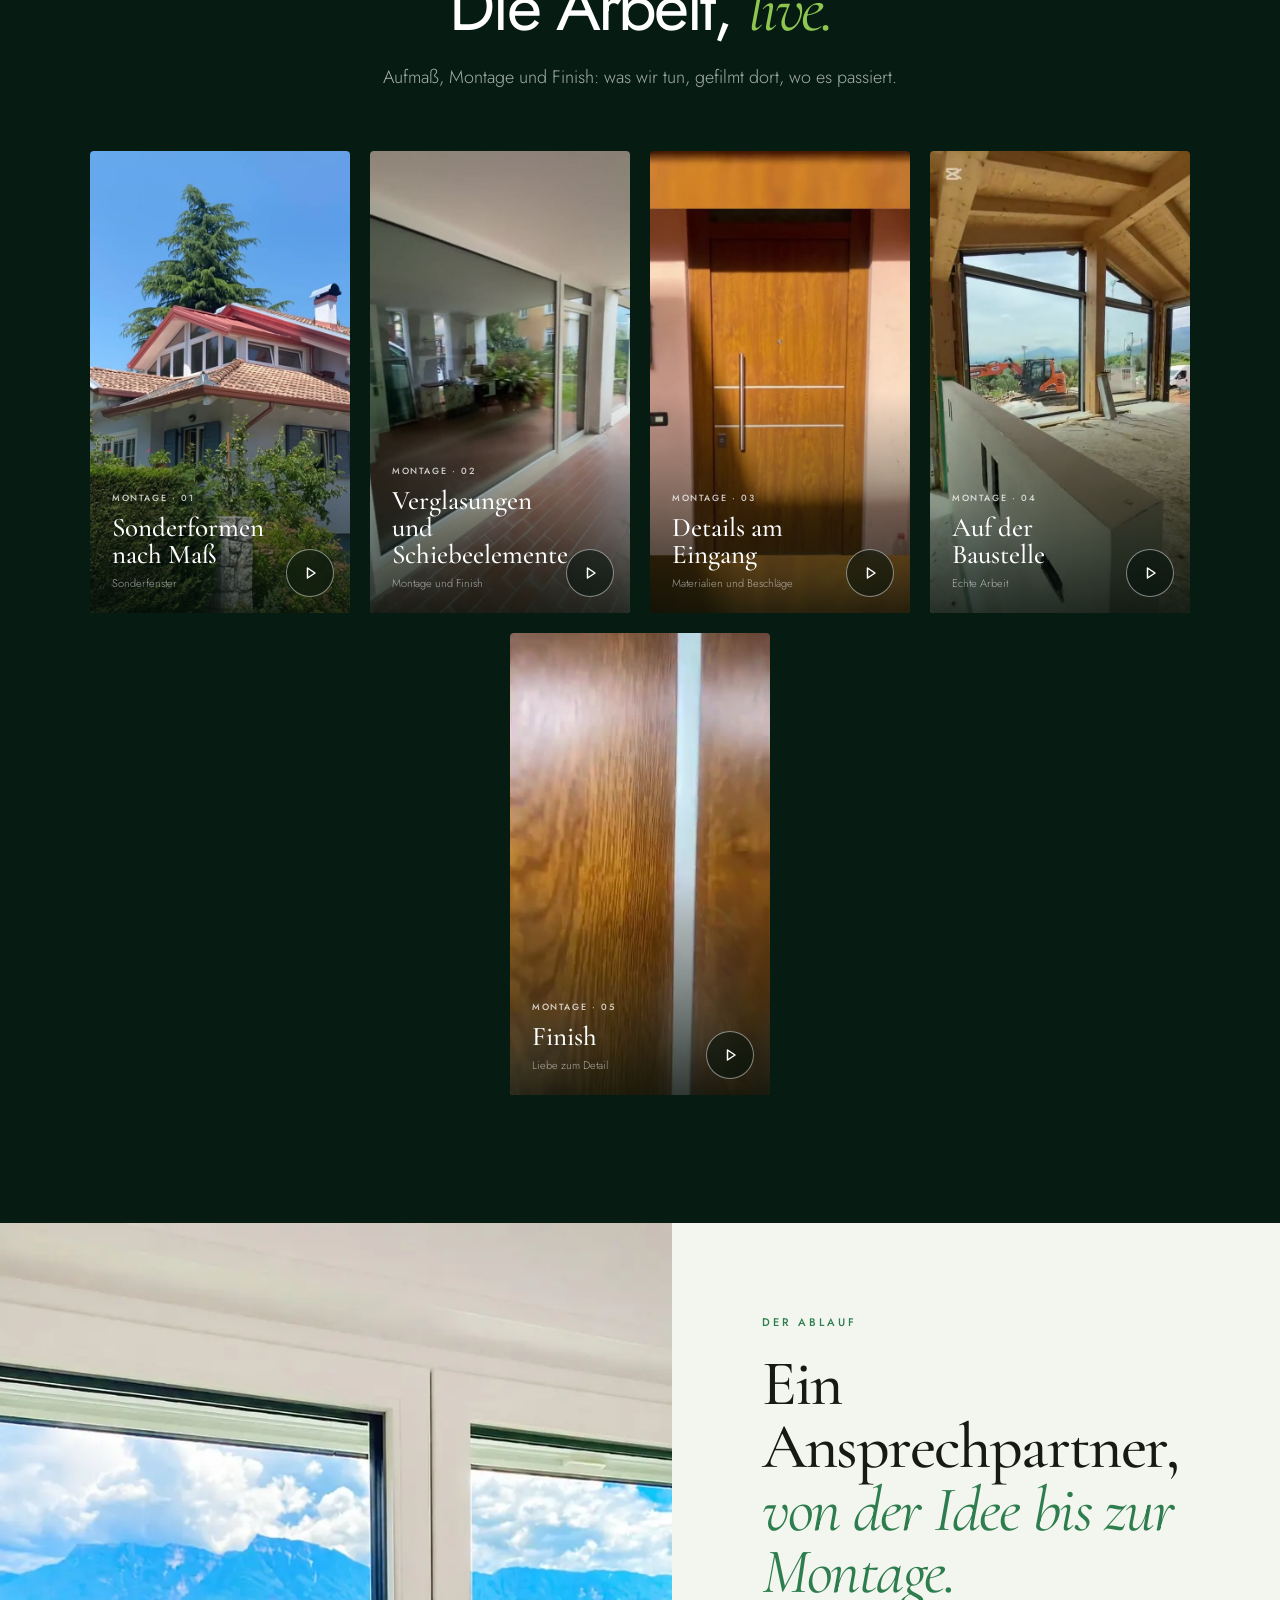
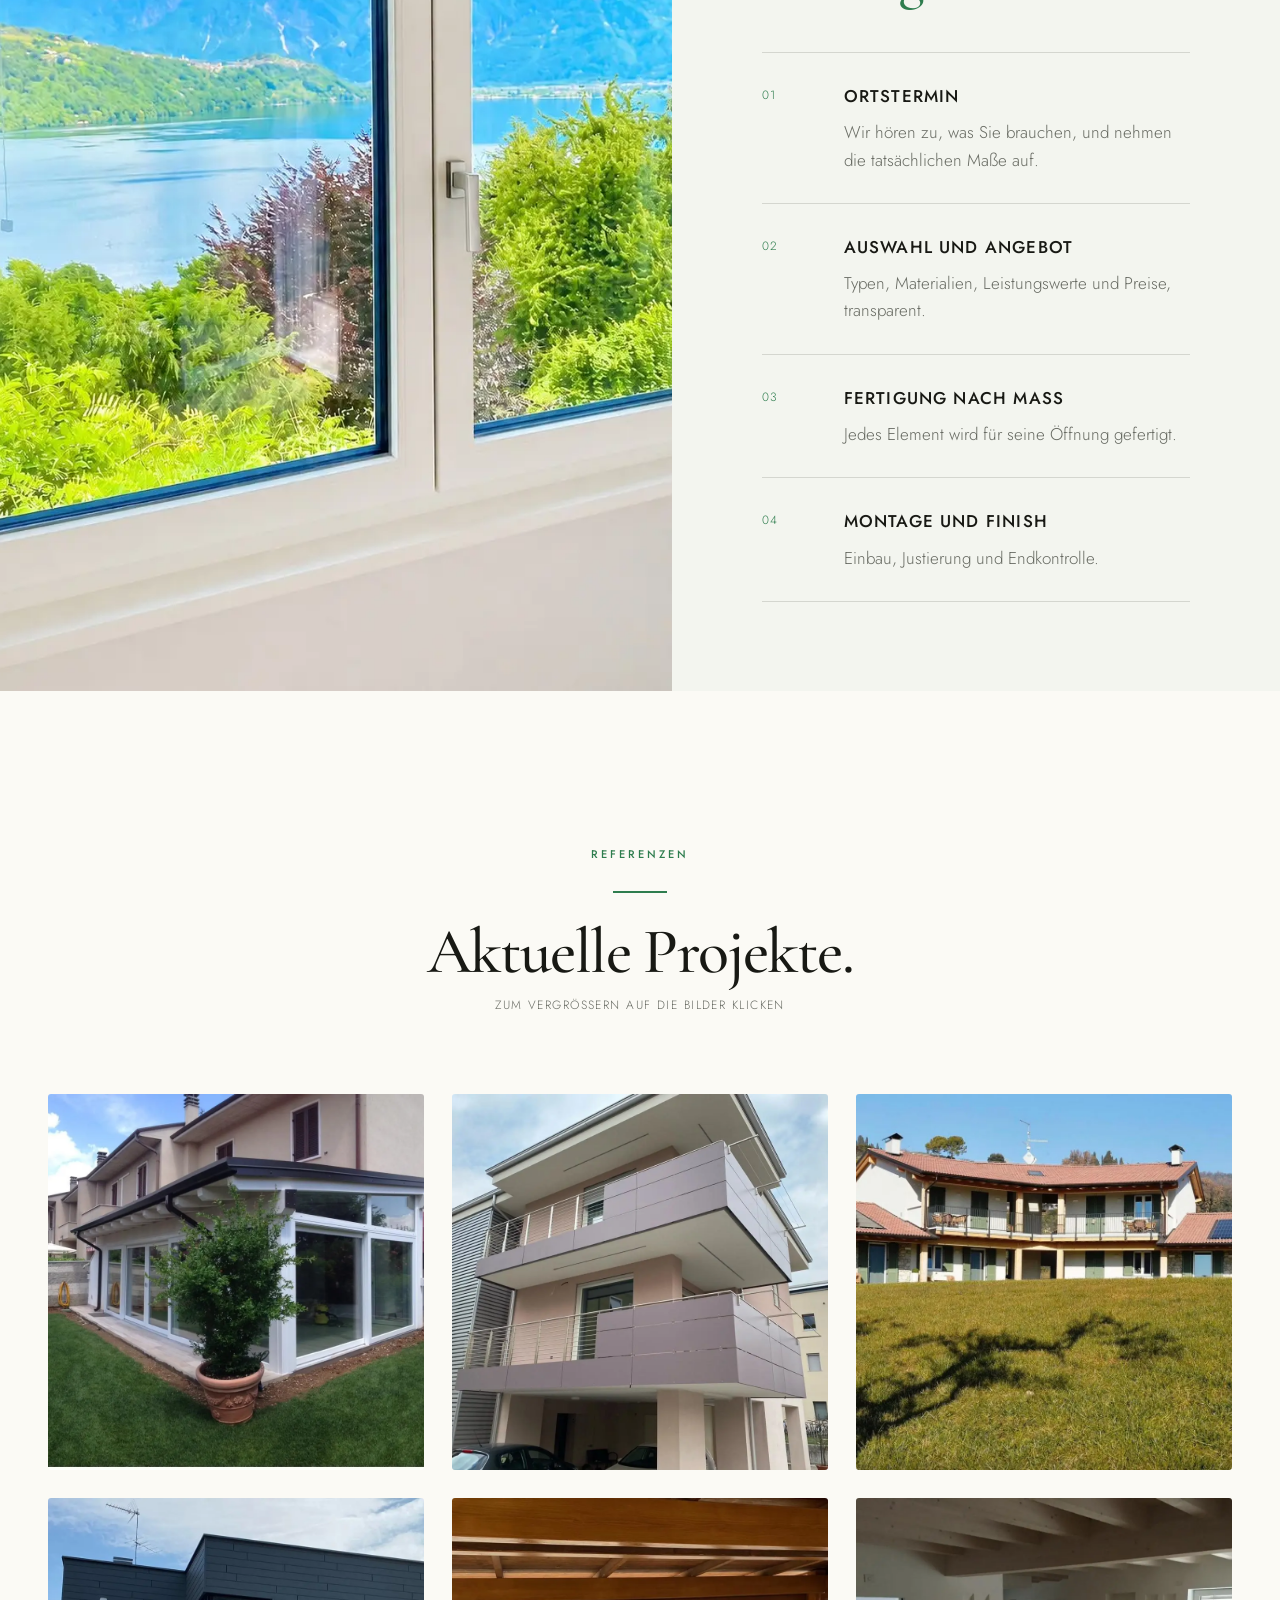
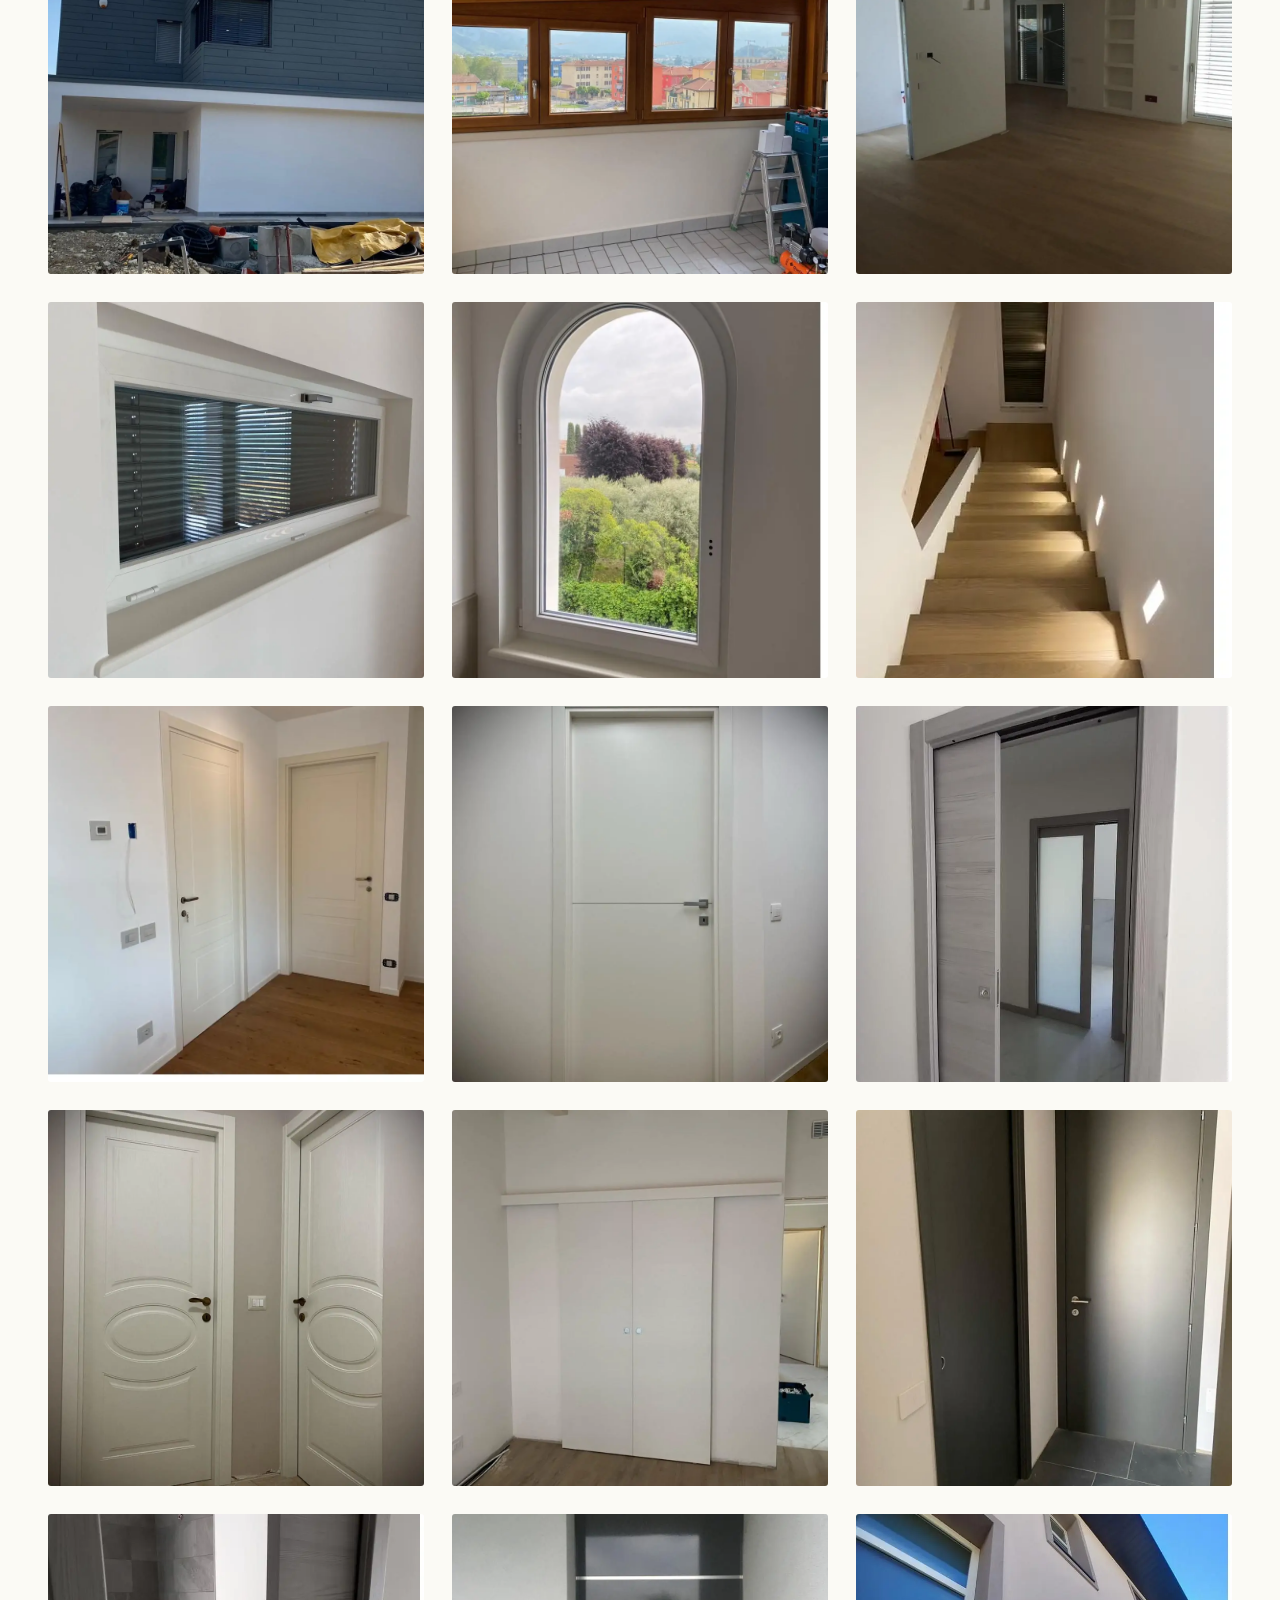
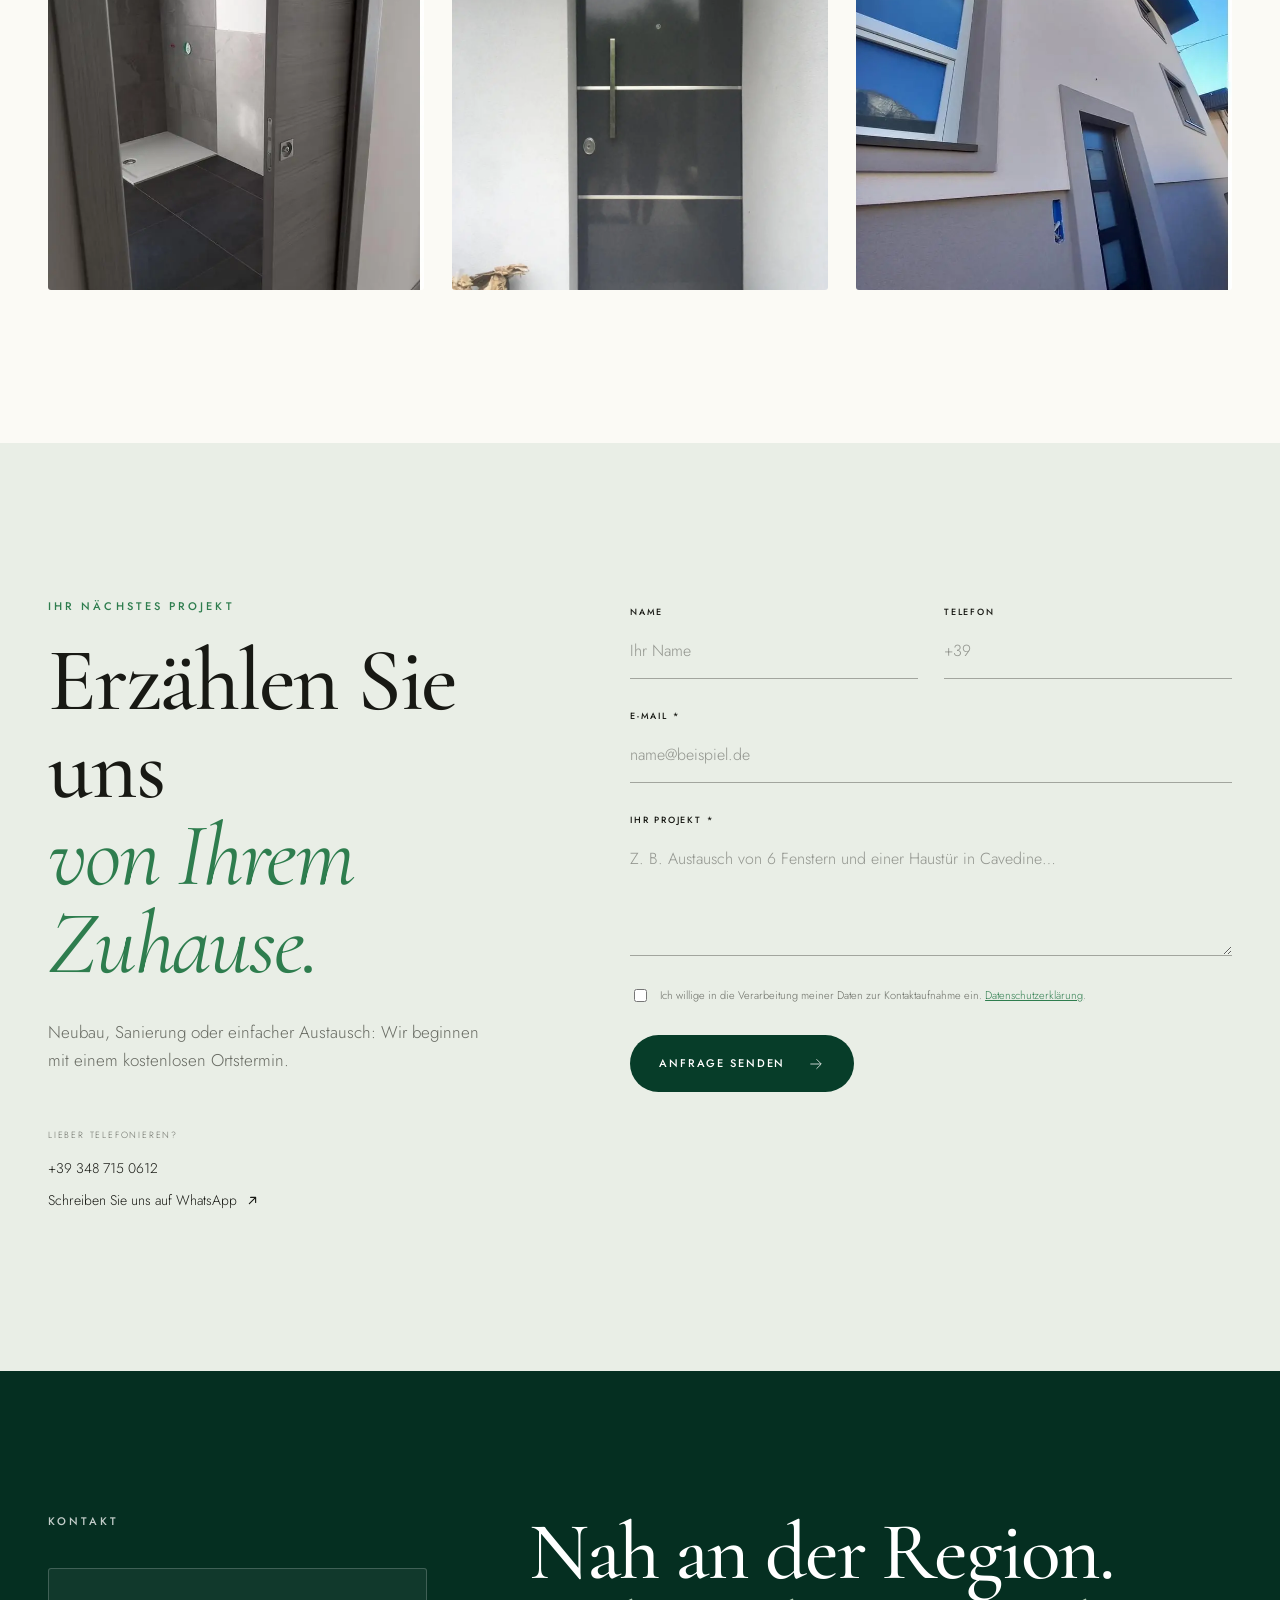
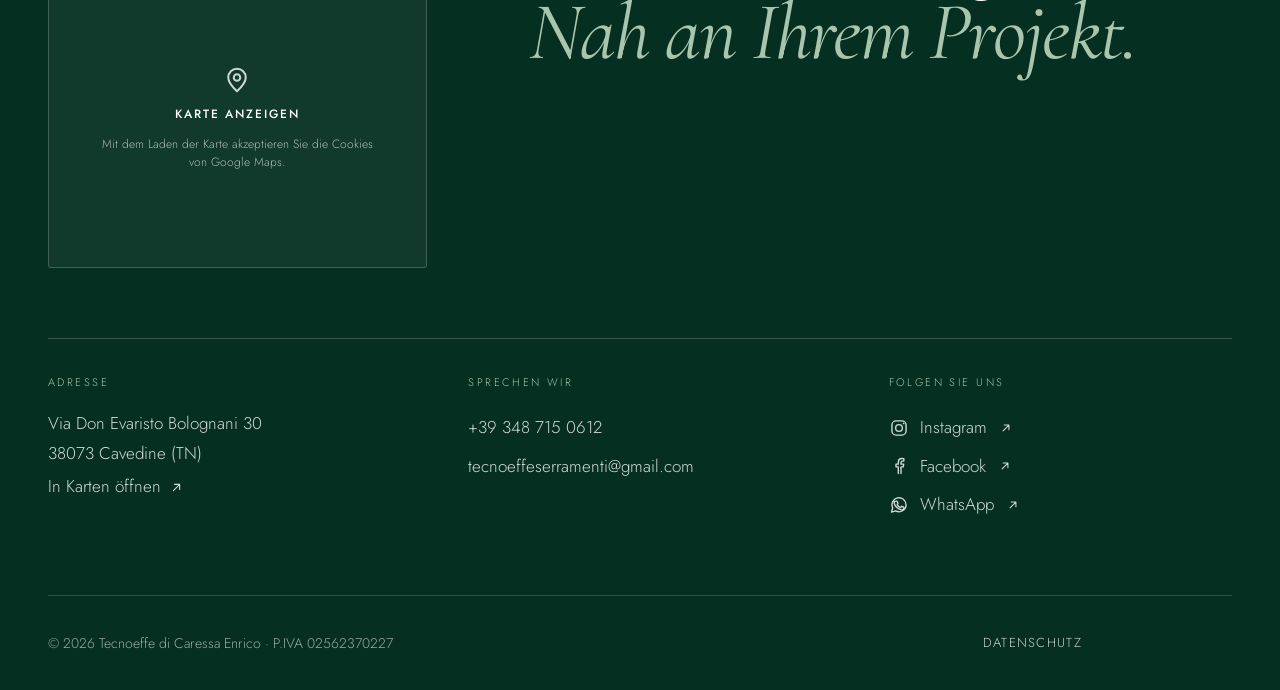
==== commit 1161ae5a: "Hero a quattro video in ordine di giornata, tutti senza audio" ====
--- a/de/index.html
+++ b/de/index.html
@@ -149,8 +149,8 @@
         ]
       }
     </script>
-    <link rel="stylesheet" href="../styles.css?v=20260804-45" />
-    <script defer src="../script.js?v=20260804-45"></script>
+    <link rel="stylesheet" href="../styles.css?v=20260806-46" />
+    <script defer src="../script.js?v=20260806-46"></script>
   </head>
   <body data-static-page="home">
     <div class="progress-bar" aria-hidden="true"></div>
@@ -208,22 +208,21 @@
     </div>
     <main id="top">
       <section class="hero">
-        <!-- Ogni slide fotografica esiste in due tagli: il JPG a 2048 px e il
-             WebP a 3840. Con srcset lo schermo 4K (o il retina) riceve il file
-             grande, gli altri il piccolo: l'originale non viene mai
-             ridimensionato, e su un monitor 1080p non si scarica un 4K che il
-             browser ridurrebbe comunque a 1920. -->
+        <!-- Quattro filmati, in ordine di giornata: casa in legno di giorno,
+             casa in pietra tra i vigneti d'autunno, villa sul lago al tramonto,
+             chalet nella neve di notte.
+             Nessuno ha `autoplay` ne' `src` scritto qui: con quegli attributi il
+             browser scaricherebbe megabyte di filmato insieme al primo schermo.
+             Le sorgenti le assegna script.js, e non tutte insieme — ognuna
+             arriva quando la slide precedente entra in scena, cioe' con dieci
+             secondi di anticipo. Assegnarle tutte al caricamento significava
+             far partire circa 24 MB all'apertura della pagina.
+             Il taglio da 1280 e quello da 1920 non possono stare in due
+             <source media>: dentro un <video> quell'attributo viene ignorato
+             e il browser prende comunque il primo (verificato su Chrome, che
+             serviva il file mobile a 1280 px di viewport). La scelta la fa il
+             JS con matchMedia. -->
         <div class="hero-slides" aria-hidden="true">
-          <!-- La prima slide e' un video. Niente `autoplay` e nessun src qui: con
-               quell'attributo il browser scaricherebbe il filmato insieme al
-               primo schermo. La sorgente e il play arrivano da script.js a
-               pagina caricata, come i data-src delle slide successive; fino a
-               quel momento si vede il poster.
-               Il taglio da 1280 e quello da 1920 non possono stare in due
-               <source media>: dentro un <video> quell'attributo viene ignorato
-               e il browser prende comunque il primo (verificato su Chrome, che
-               serviva il file mobile a 1280 px di viewport). La scelta la fa il
-               JS con matchMedia. -->
           <video
             class="hero-image active"
             poster="../posters/hero-01.jpg"
@@ -234,34 +233,37 @@
             playsinline
             preload="none"
             tabindex="-1"
-          ></video><img
+          ></video><video
             class="hero-image"
-            data-src="../img/hero-slide-03.jpg"
-            data-srcset="../img/hero-slide-03-2048.jpg 2048w, ../img/hero-slide-03.webp 3840w"
-            sizes="100vw"
-            alt=""
-            style="--hero-mobile-position: 55% center"
-            loading="lazy"
-            decoding="async"
-          /><img
+            data-poster="../posters/hero-02.jpg"
+            data-video-mobile="../video/hero-02-1280.mp4"
+            data-video-desktop="../video/hero-02-1920.mp4"
+            muted
+            loop
+            playsinline
+            preload="none"
+            tabindex="-1"
+          ></video><video
             class="hero-image"
-            data-src="../img/hero-slide-02.jpg"
-            data-srcset="../img/hero-slide-02.jpg 2048w, ../img/hero-slide-02.webp 3840w"
-            sizes="100vw"
-            alt=""
-            style="--hero-mobile-position: 70% center"
-            loading="lazy"
-            decoding="async"
-          /><img
+            data-poster="../posters/hero-03.jpg"
+            data-video-mobile="../video/hero-03-1280.mp4"
+            data-video-desktop="../video/hero-03-1920.mp4"
+            muted
+            loop
+            playsinline
+            preload="none"
+            tabindex="-1"
+          ></video><video
             class="hero-image"
-            data-src="../img/hero-slide-04.jpg"
-            data-srcset="../img/hero-slide-04.jpg 2048w, ../img/hero-slide-04.webp 3840w"
-            sizes="100vw"
-            alt=""
-            style="--hero-mobile-position: 60% center"
-            loading="lazy"
-            decoding="async"
-          />
+            data-poster="../posters/hero-04.jpg"
+            data-video-mobile="../video/hero-04-1280.mp4"
+            data-video-desktop="../video/hero-04-1920.mp4"
+            muted
+            loop
+            playsinline
+            preload="none"
+            tabindex="-1"
+          ></video>
         </div>
         <div class="hero-overlay"></div>
         <div class="hero-morph hero-enter delay-4" aria-hidden="true">
--- a/styles.css
+++ b/styles.css
@@ -172,9 +172,11 @@
     object-position: center;
     transform: none;
   }
+  /* Dal 6 agosto 2026 le slide 2 e 3 hanno scambiato posto (l'ordine segue la
+     giornata: giorno, autunno, tramonto, notte), e con loro i due ancoraggi. */
   .hero-image-1 { object-position: center 70%; }
-  .hero-image-2 { object-position: center 76%; }
-  .hero-image-3 { object-position: center 74%; }
+  .hero-image-2 { object-position: center 74%; }
+  .hero-image-3 { object-position: center 76%; }
   /* Lo chalet innevato ha il soggetto in alto e neve in primo piano:
      qui l'ancoraggio sale invece di scendere. */
   .hero-image-4 { object-position: center 38%; }
@@ -429,8 +431,8 @@
   .hero { height: 100svh; min-height: 100svh; max-height: 100svh; align-items: flex-end; }
   .hero-image { inset: 0; height: 100%; transform: none; }
   .hero-image-1 { object-position: 64% center; }
-  .hero-image-2 { object-position: 55% center; }
-  .hero-image-3 { object-position: 70% center; }
+  .hero-image-2 { object-position: 70% center; }
+  .hero-image-3 { object-position: 55% center; }
   .hero-image-4 { object-position: 60% center; }
   /* Su telefono il testo sta in fondo, sopra la parte piu' luminosa della foto:
      il velo sale piu' in alto e piu' pieno di prima (.5 -> .66 a meta' schermo).
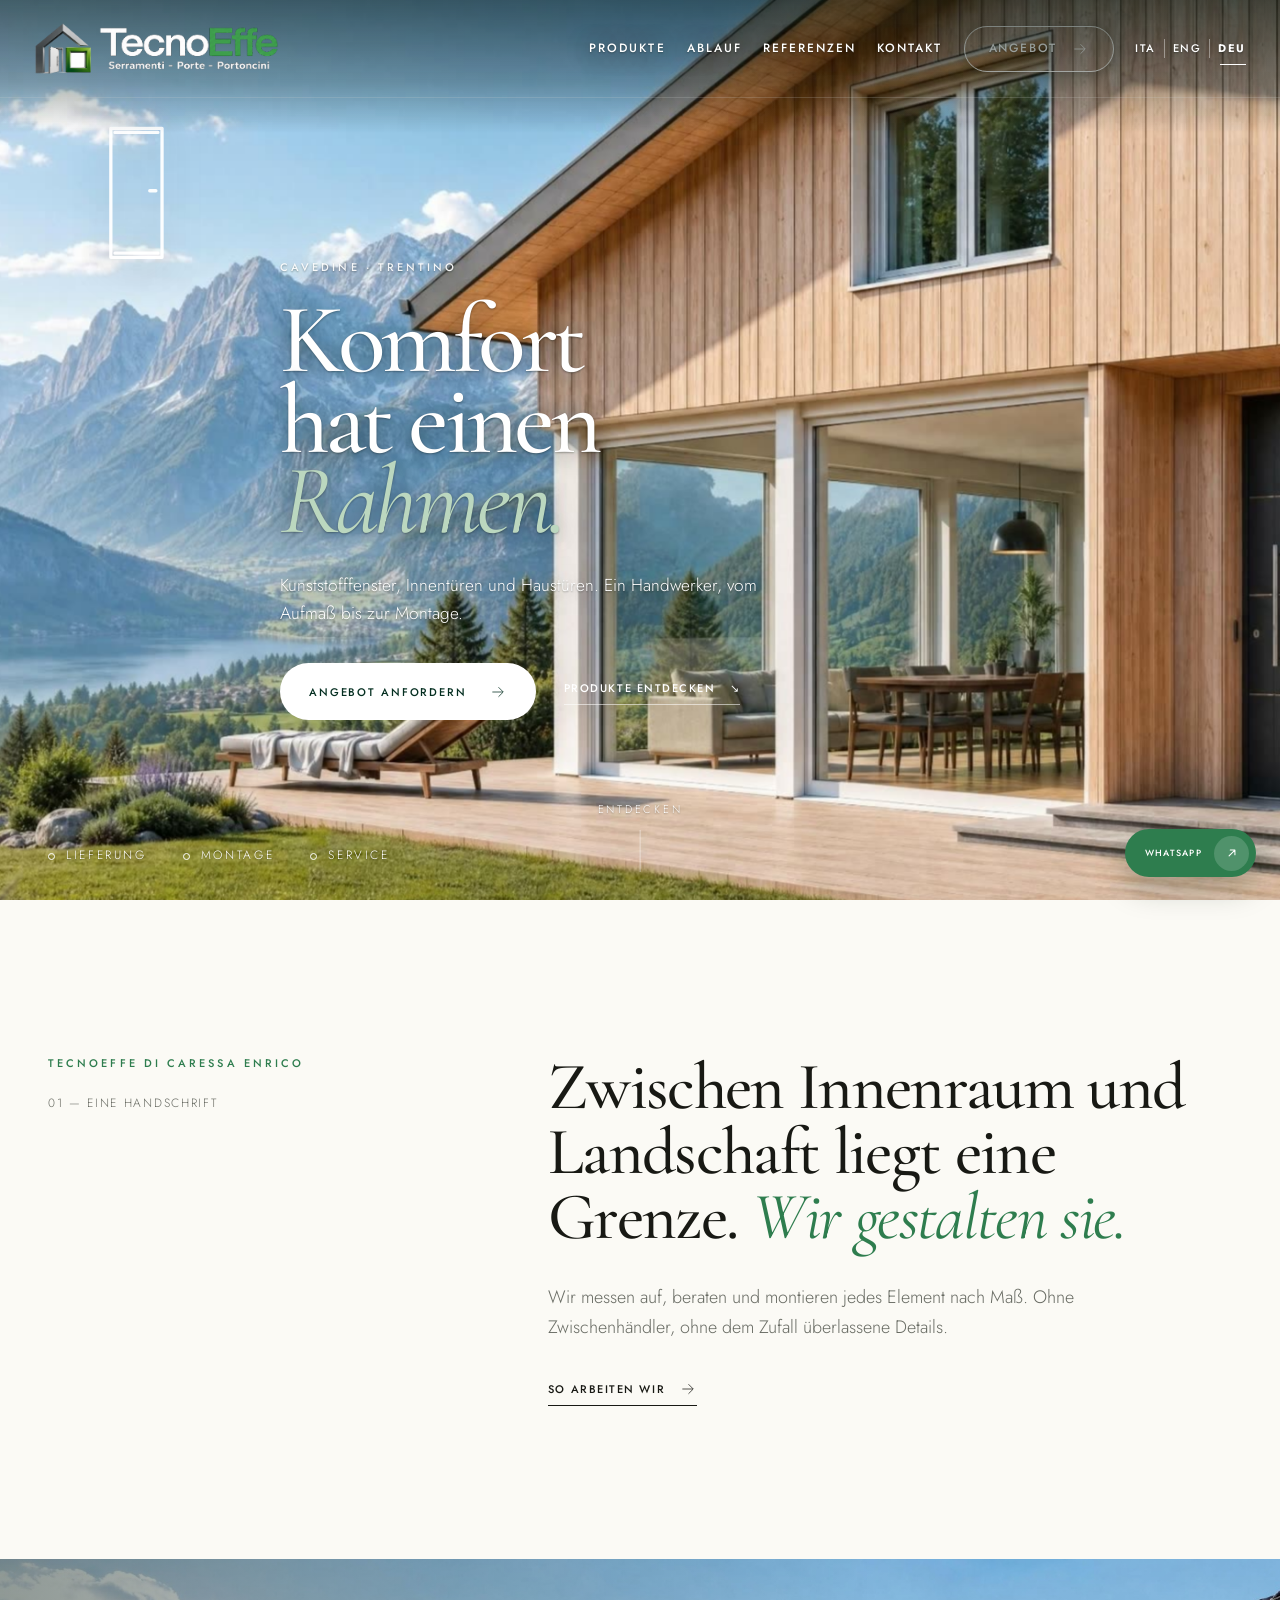
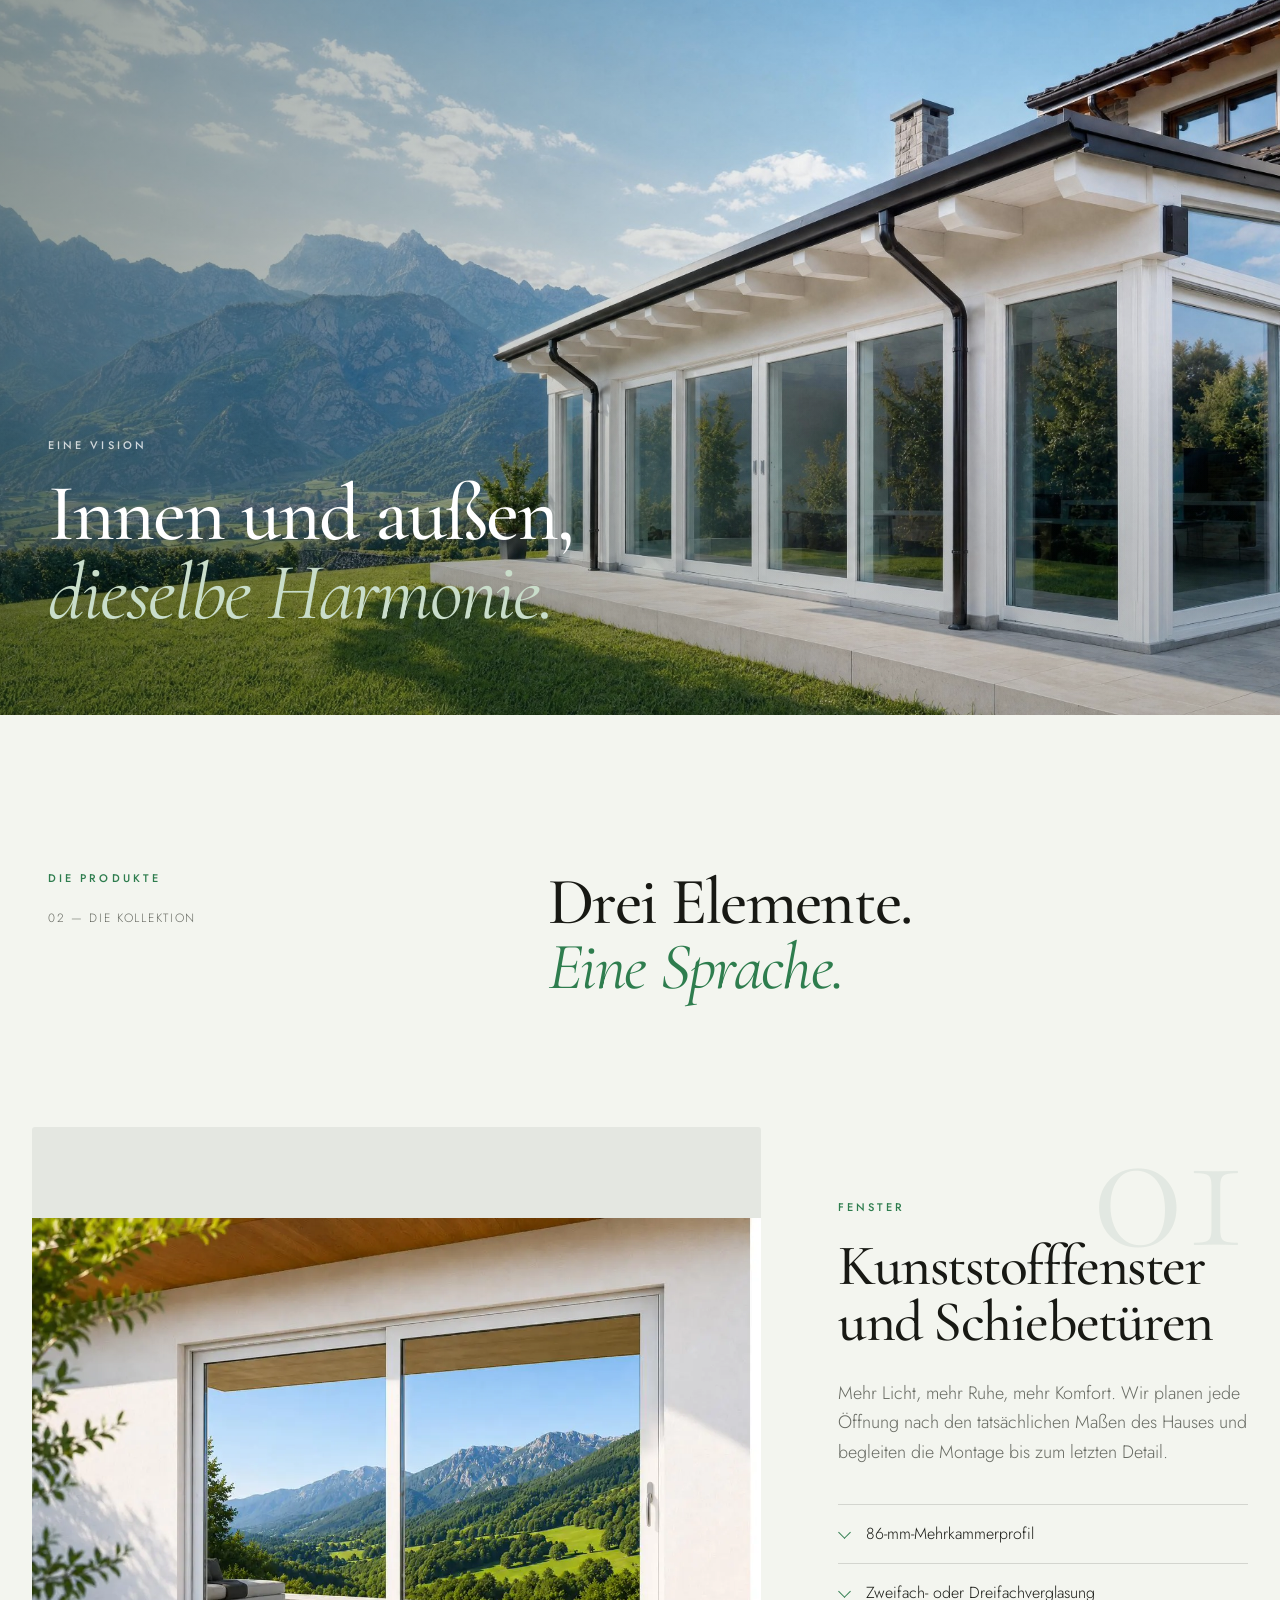
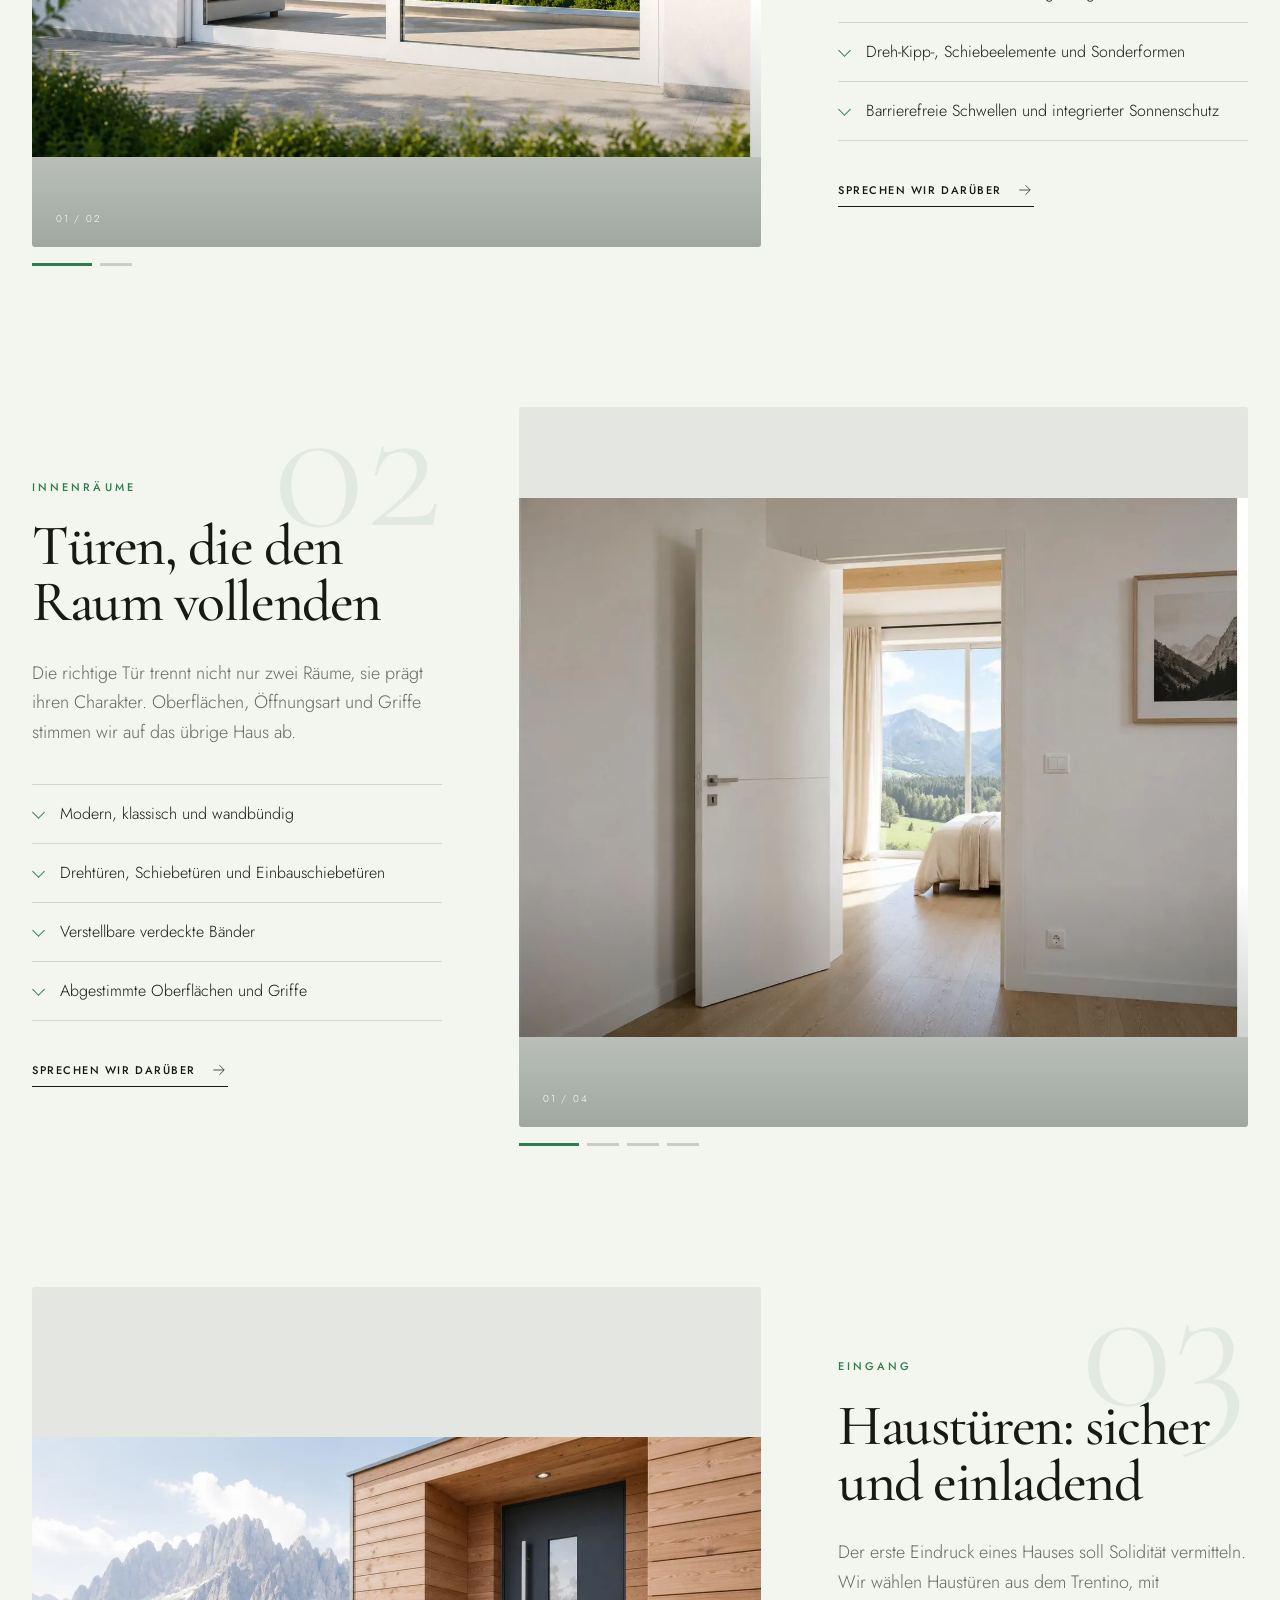
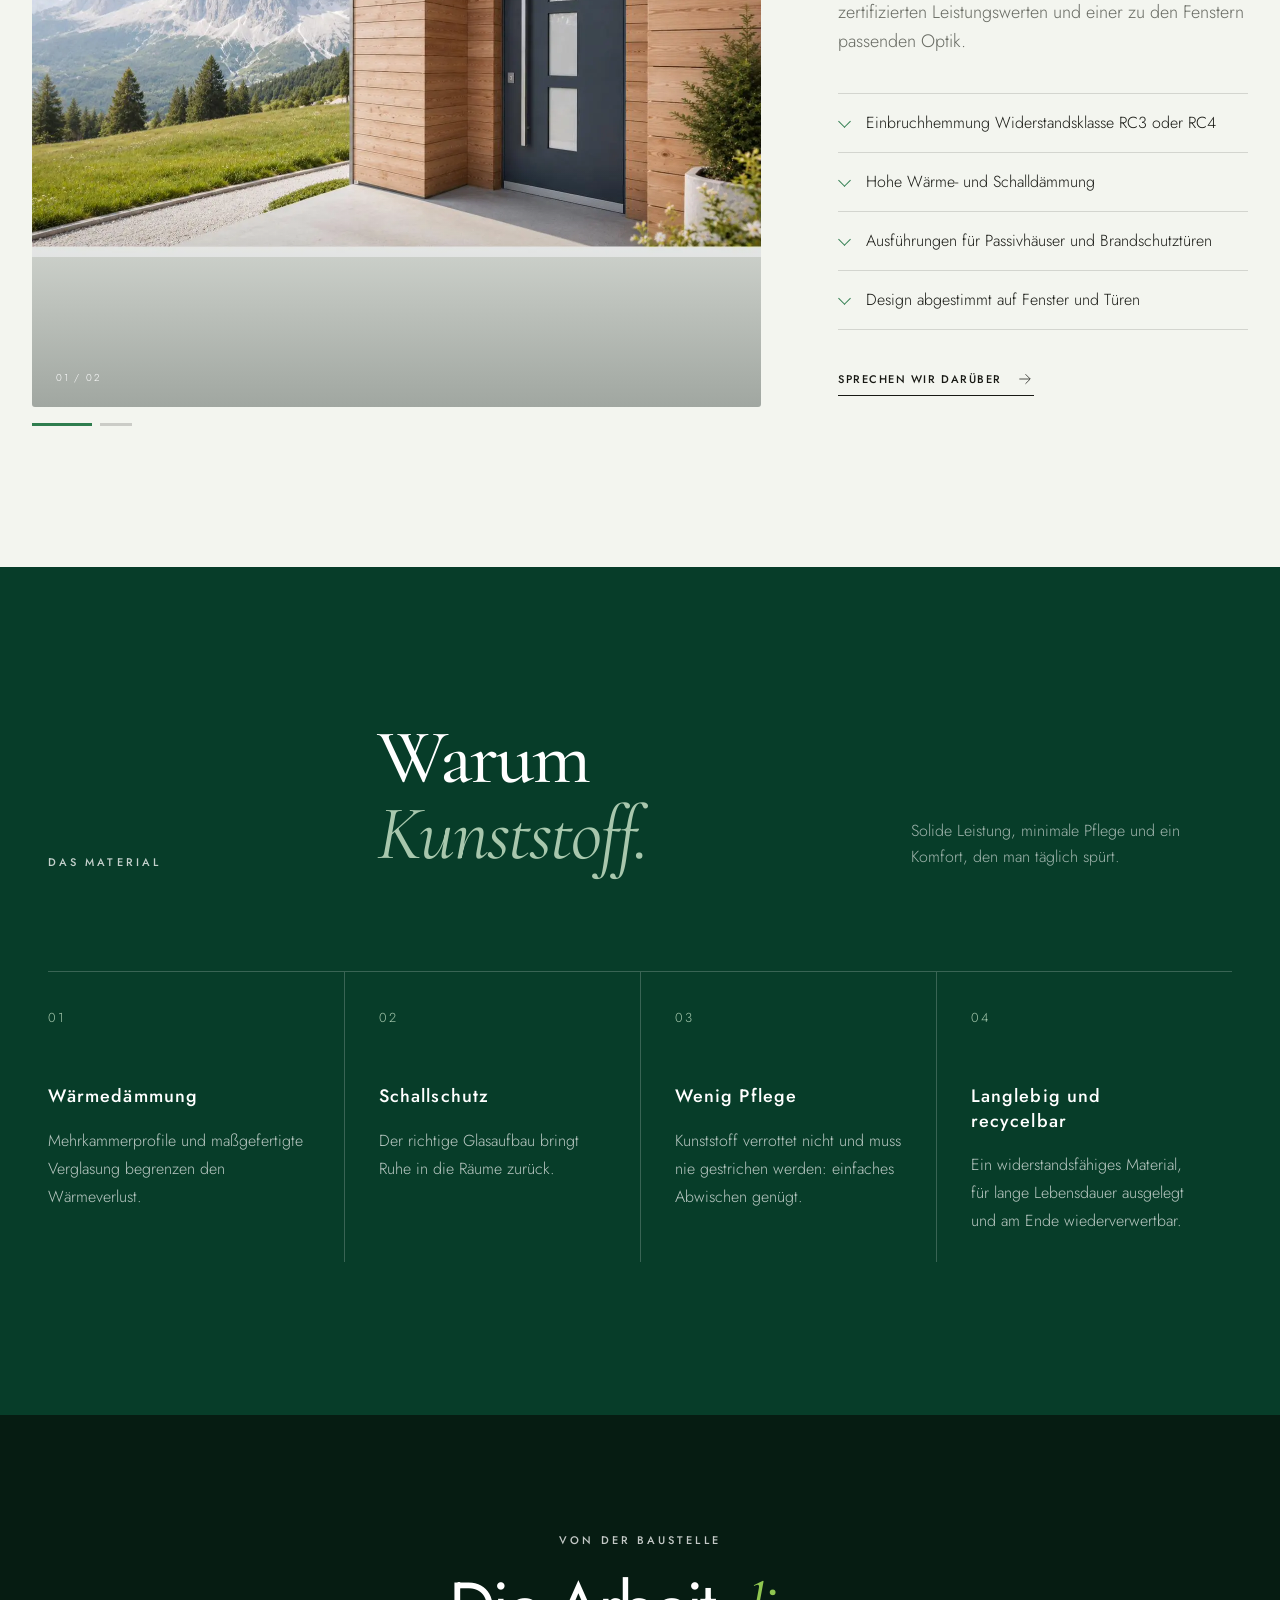
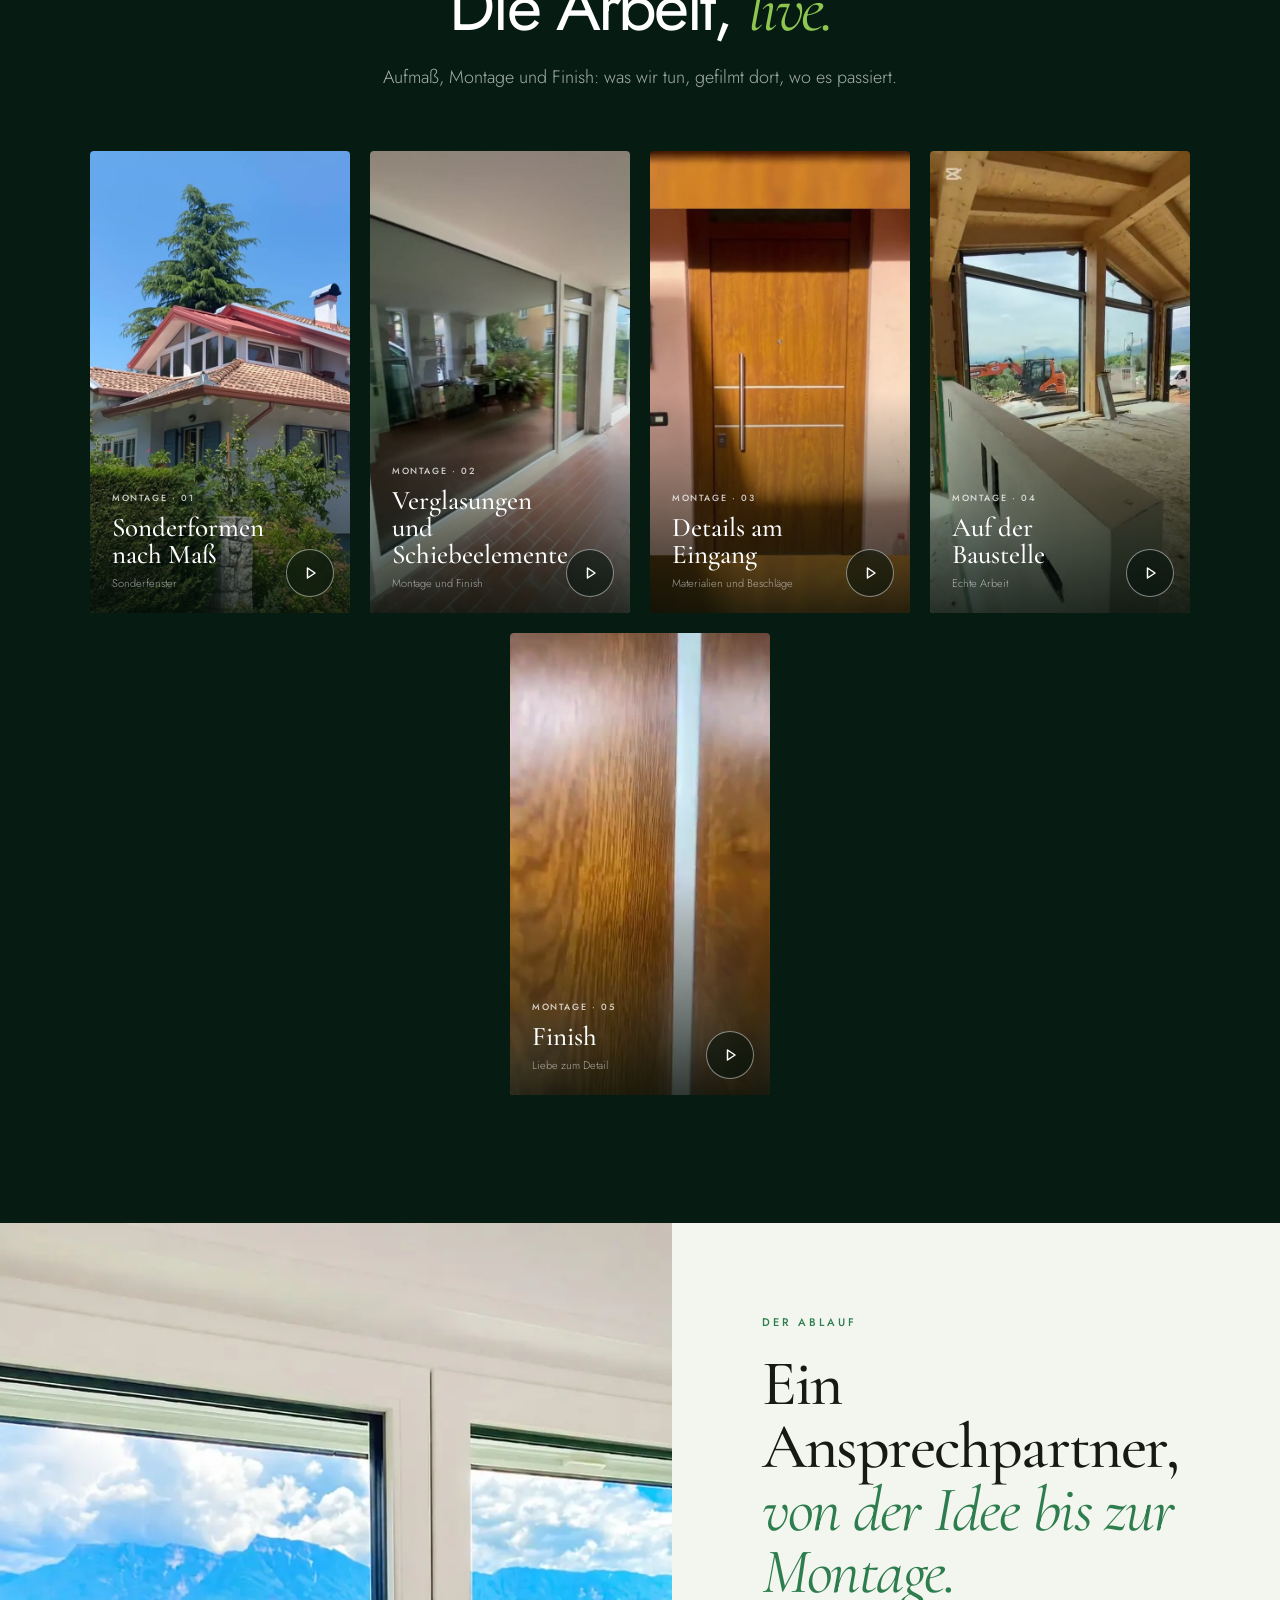
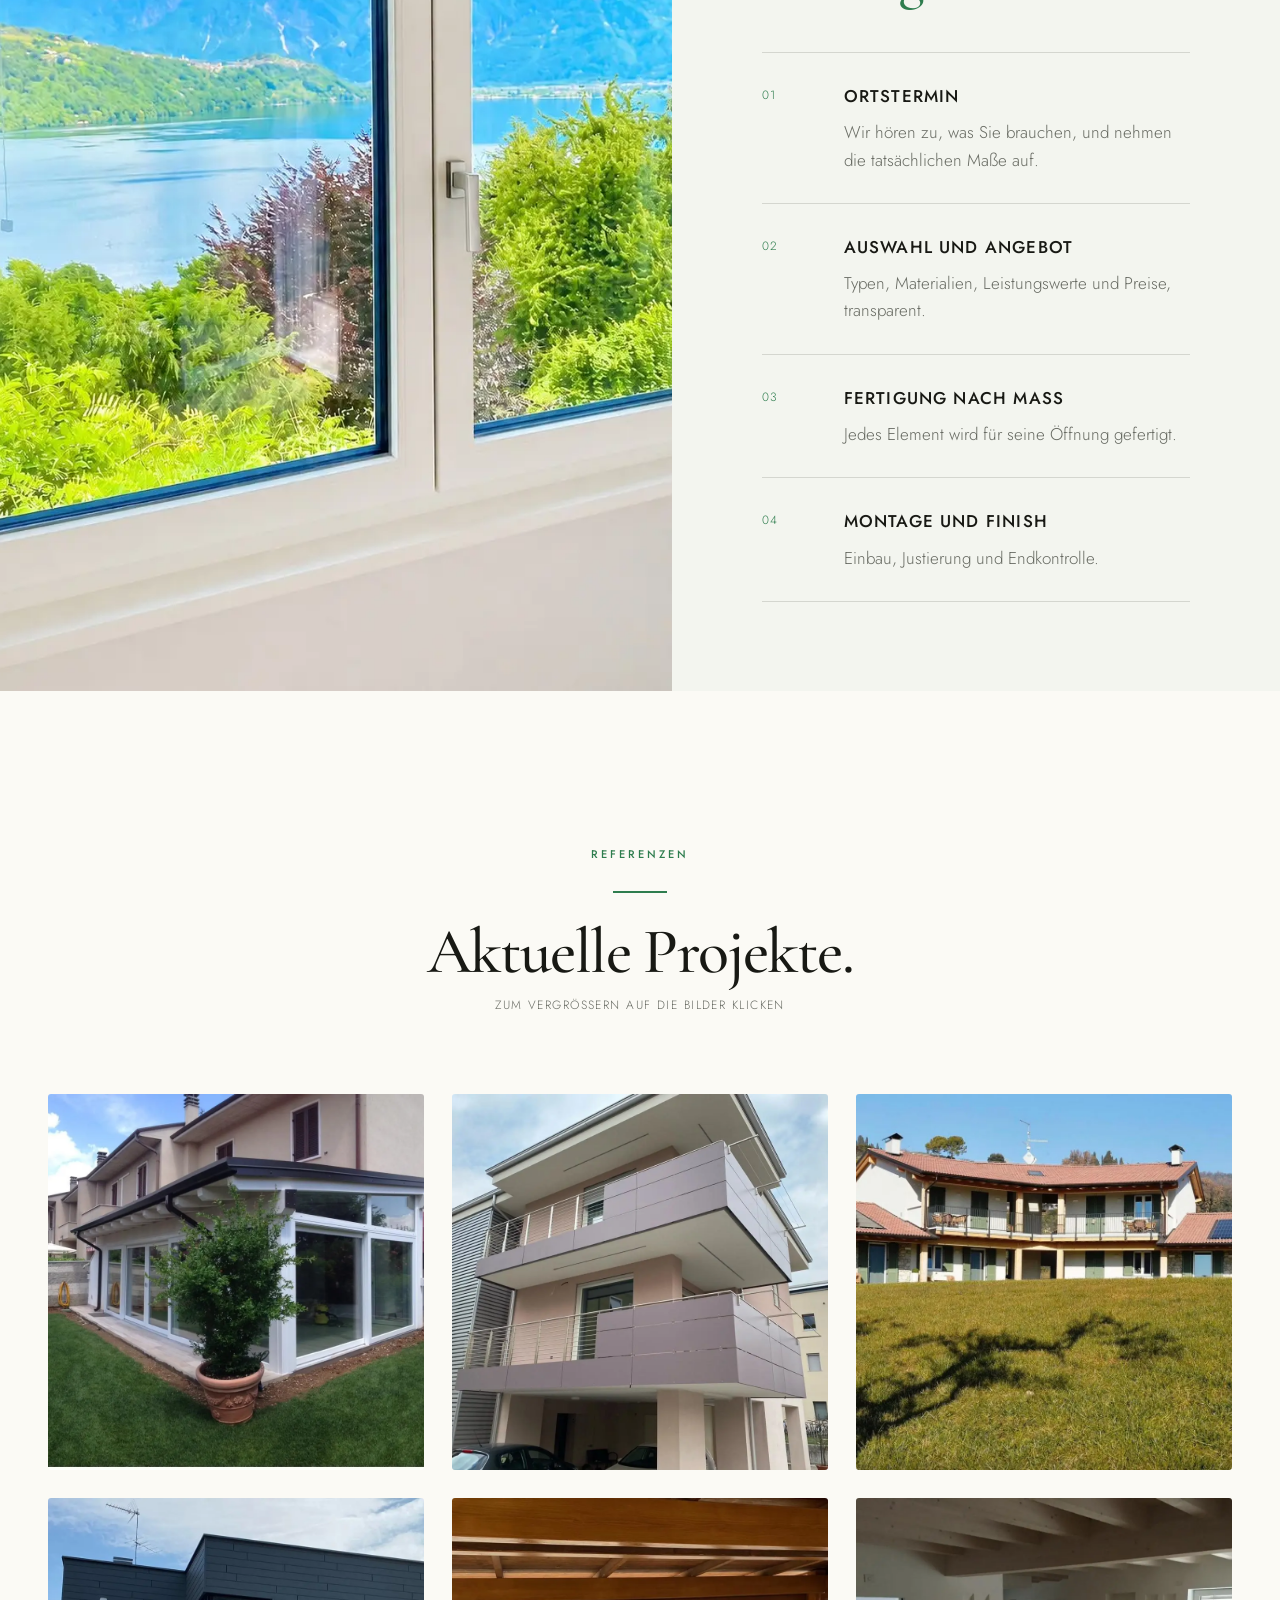
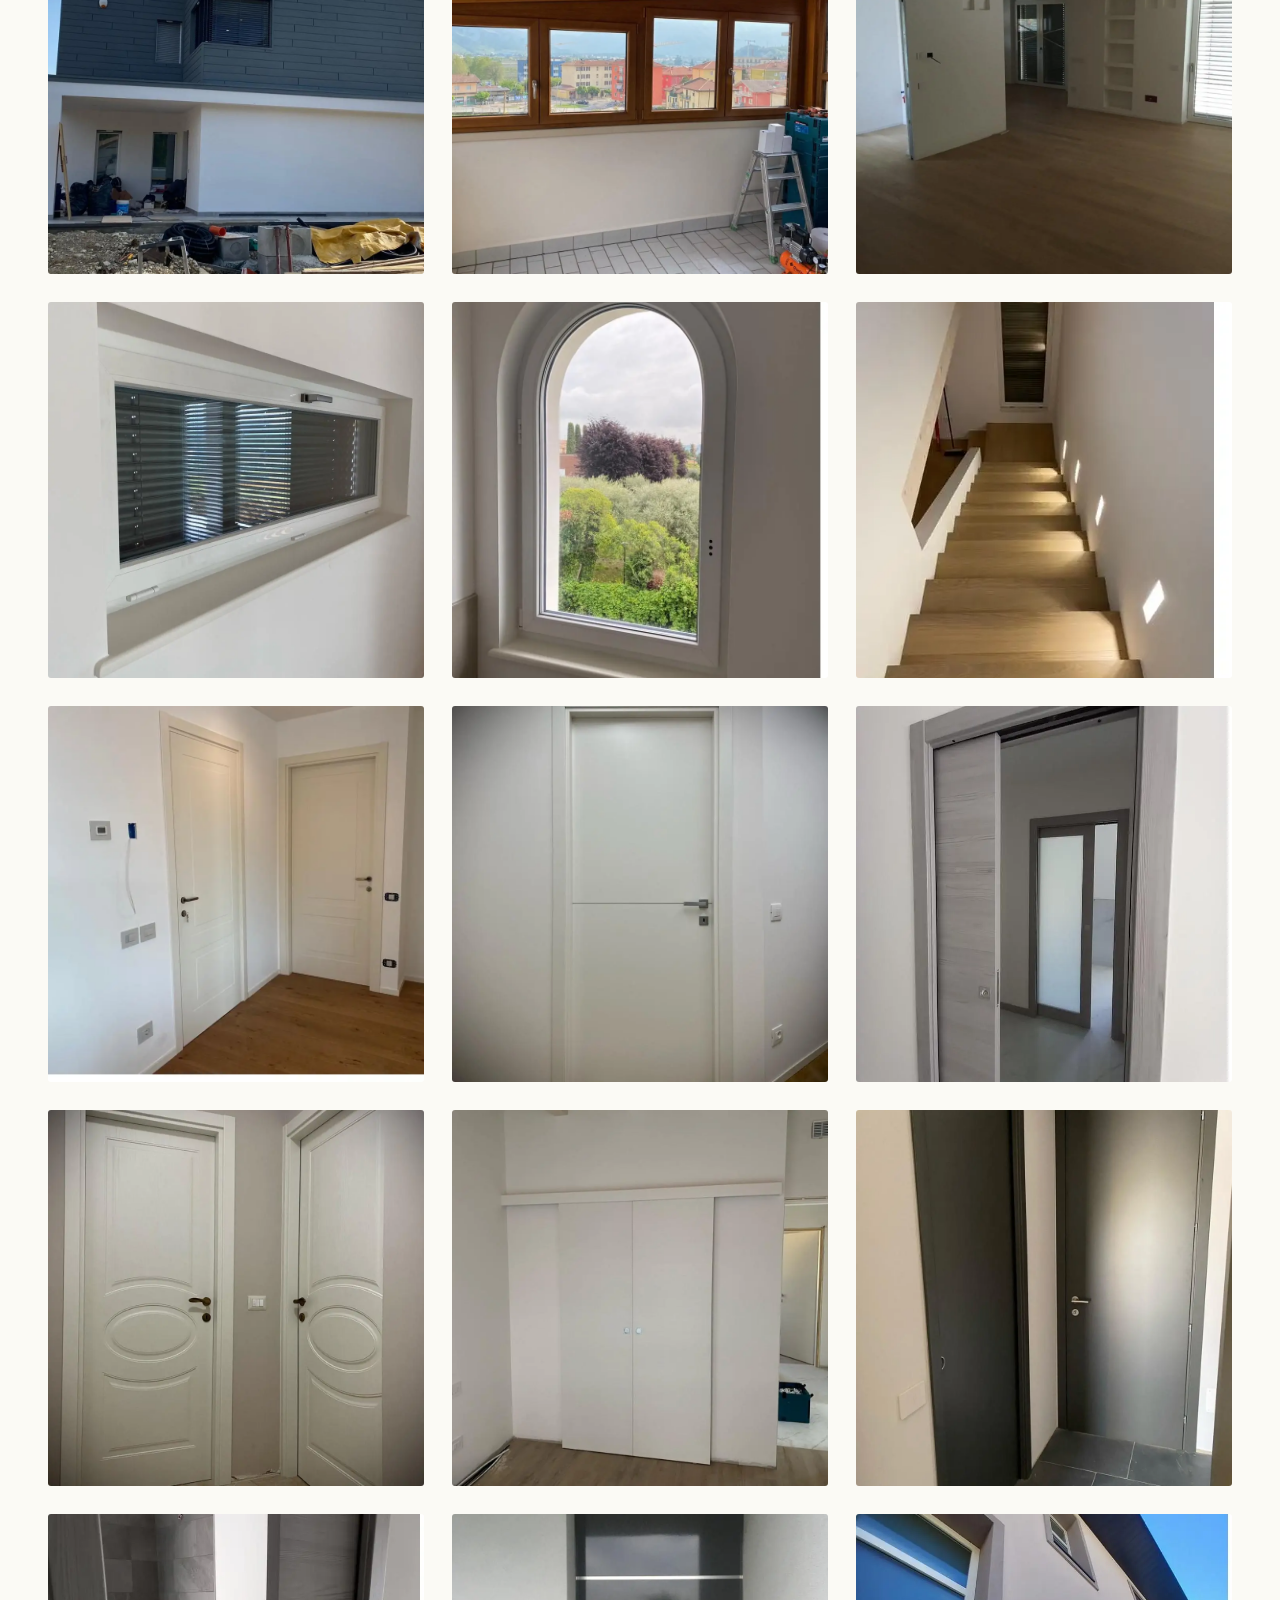
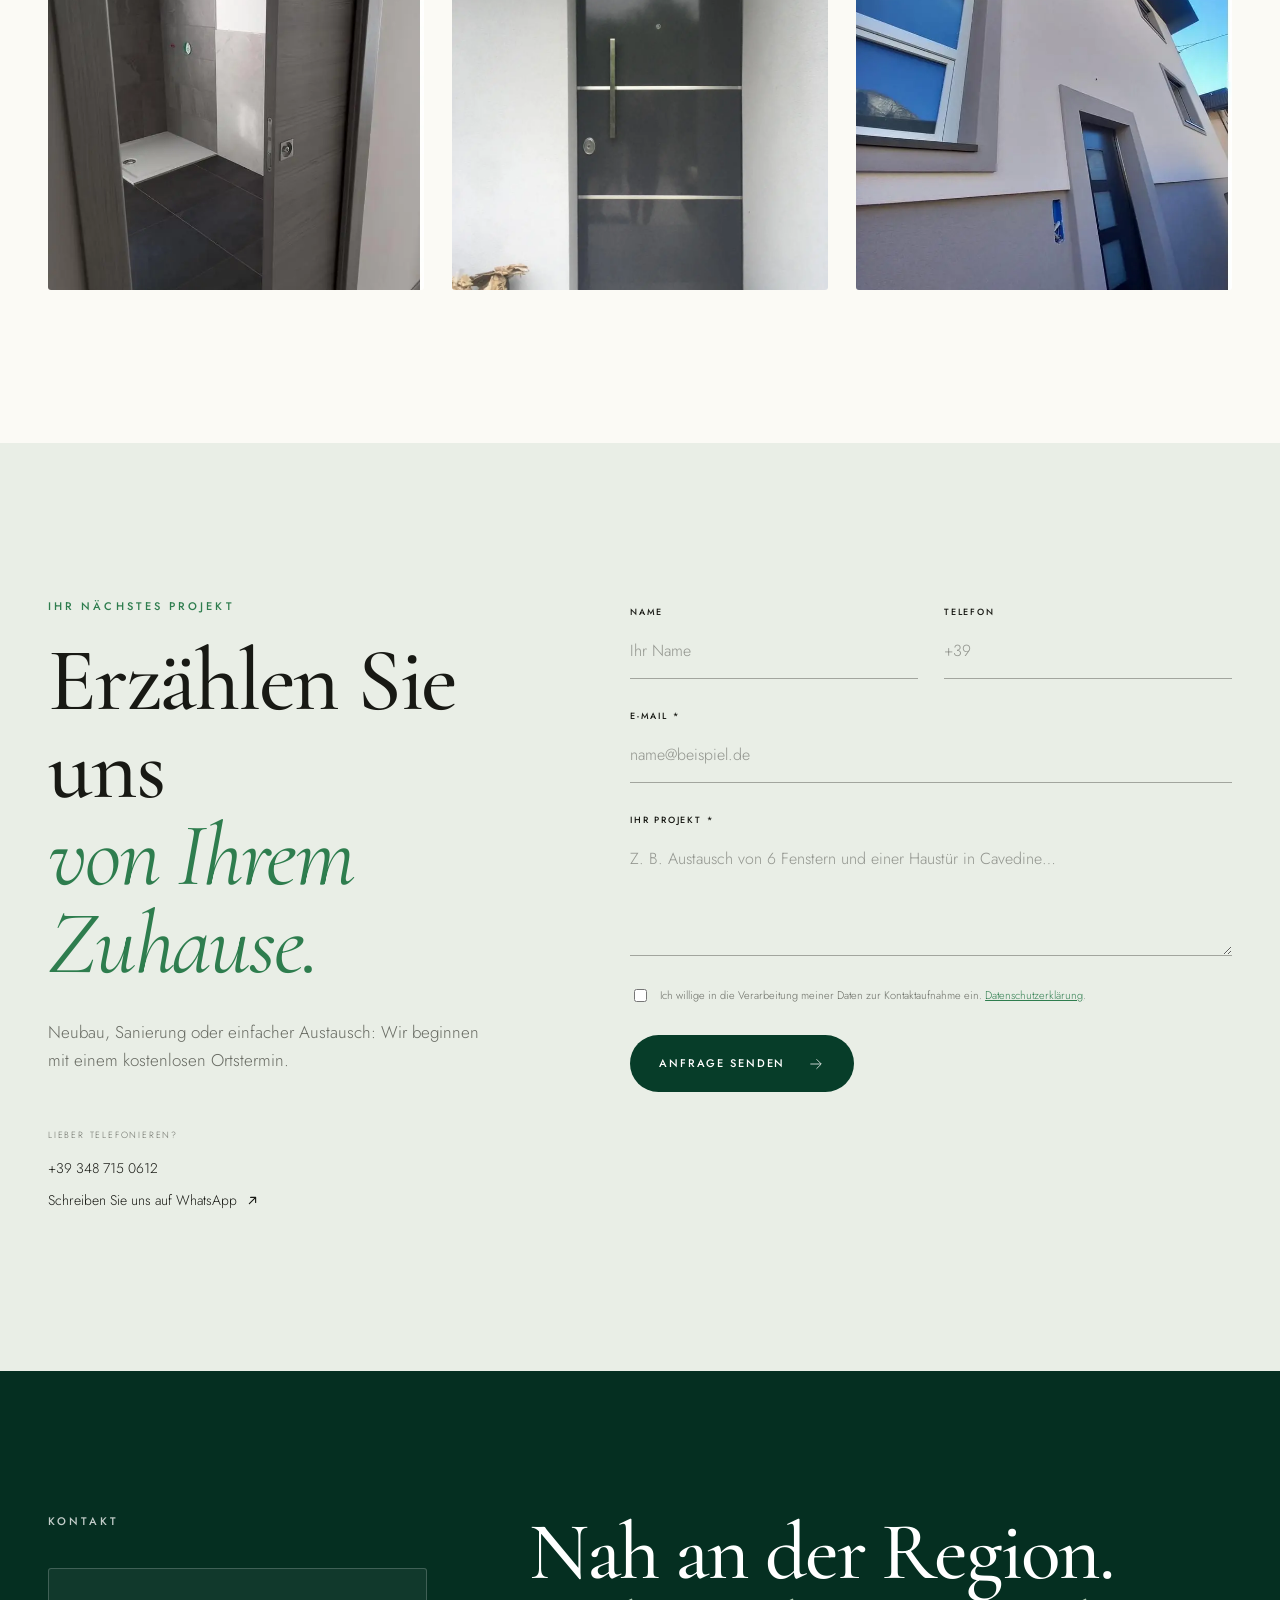
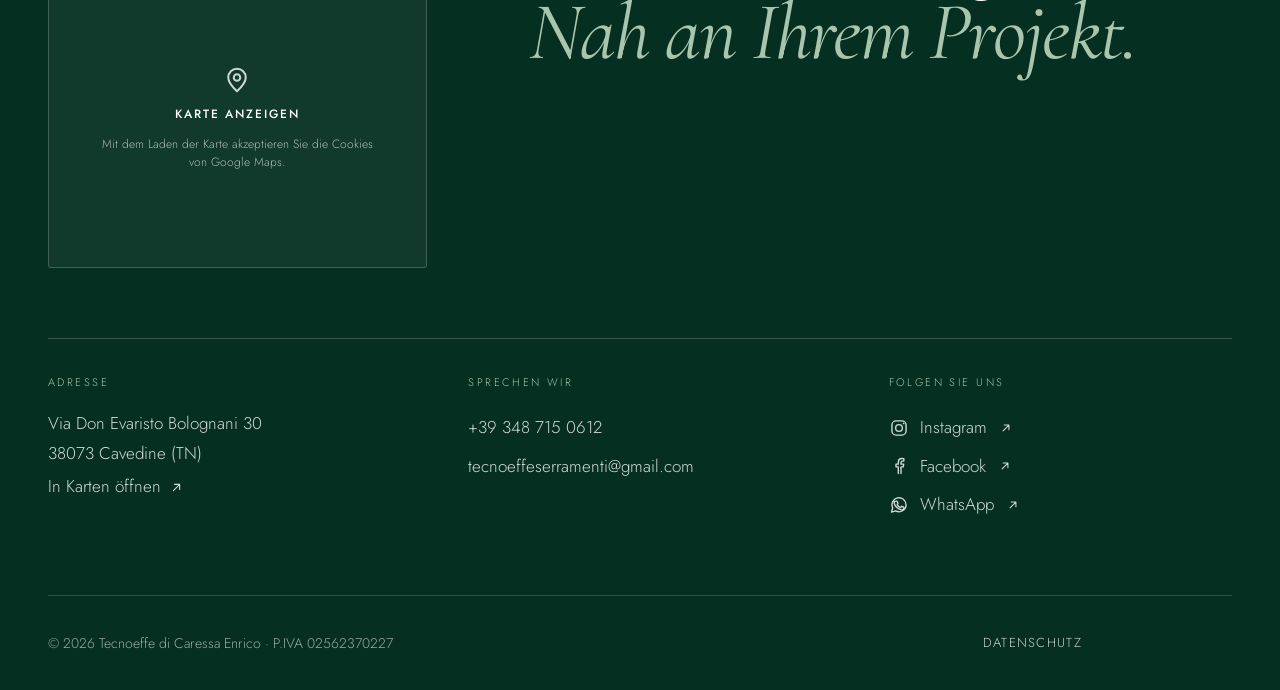
==== commit 86037f69: "Logo: torna il simbolo della casetta, scritta invariata" ====
--- a/de/index.html
+++ b/de/index.html
@@ -3,7 +3,7 @@
   <head>
     <meta charset="utf-8" />
     <meta name="viewport" content="width=device-width, initial-scale=1" />
-    <link rel="preload" as="image" href="../img/logo-tecnoeffe-white.png" />
+    <link rel="preload" as="image" href="../img/logo-tecnoeffe-casetta.png" />
     <!-- La prima slide e' un video, ma quello che si vede all'apertura e' il suo
          poster: e' lui l'elemento da prenotare, non il filmato (che parte solo a
          pagina caricata). -->
@@ -149,8 +149,8 @@
         ]
       }
     </script>
-    <link rel="stylesheet" href="../styles.css?v=20260806-46" />
-    <script defer src="../script.js?v=20260806-46"></script>
+    <link rel="stylesheet" href="../styles.css?v=20260806-47" />
+    <script defer src="../script.js?v=20260806-47"></script>
   </head>
   <body data-static-page="home">
     <div class="progress-bar" aria-hidden="true"></div>
@@ -159,7 +159,7 @@
         <span class="brand-logo-viewport">
           <img
             class="brand-logo"
-            src="../img/logo-tecnoeffe-white.png"
+            src="../img/logo-tecnoeffe-casetta.png"
             alt="Tecnoeffe — Fenster, Türen und Haustüren"
           />
         </span>
--- a/styles.css
+++ b/styles.css
@@ -63,10 +63,9 @@
 .site-header::before { content: ''; position: absolute; inset: 0 0 -36px; background: linear-gradient(to bottom, rgba(4, 20, 14, .58), rgba(4, 20, 14, .3) 62%, rgba(4, 20, 14, 0)); opacity: 1; transition: opacity .45s var(--ease); pointer-events: none; }
 .site-header.scrolled::before { opacity: 0; }
 .brand { position: relative; display: flex; align-items: center; gap: 16px; min-width: 300px; }
-.brand > .brand-logo-viewport { position: relative; z-index: 1; display: block; width: 236px; height: 72px; overflow: hidden; flex: 0 0 auto; }
-.brand-logo-viewport .brand-logo { position: absolute; left: -33px; top: -54px; width: 310px; max-width: none; height: auto; object-fit: initial; filter: none; transition: width .45s var(--ease), left .45s var(--ease), top .45s var(--ease); }
-.site-header.scrolled .brand-logo-viewport { width: 220px; height: 65px; }
-.site-header.scrolled .brand-logo-viewport .brand-logo { left: -30px; top: -49px; width: 280px; height: auto; }
+.brand > .brand-logo-viewport { position: relative; z-index: 1; display: block; width: 245px; flex: 0 0 auto; transition: width .45s var(--ease); }
+.brand-logo-viewport .brand-logo { display: block; width: 100%; max-width: none; height: auto; object-fit: initial; filter: none; }
+.site-header.scrolled .brand-logo-viewport { width: 228px; }
 .site-header nav { display: flex; align-items: center; gap: 31px; }
 .site-header nav > a:not(.nav-cta) { position: relative; font-size: 12px; font-weight: 500; letter-spacing: .17em; text-transform: uppercase; }
 .site-header nav > a:not(.nav-cta)::after { content: ''; position: absolute; left: 0; bottom: -8px; width: 100%; height: 1px; background: currentColor; transform: scaleX(0); transform-origin: right; transition: transform .4s var(--ease); }
@@ -421,8 +420,7 @@
   .site-header, .site-header.scrolled { height: 72px; padding-inline: 16px; }
   .brand { min-width: 0; gap: 9px; }
   .site-header::before { inset: 0 0 -28px; background: linear-gradient(to bottom, rgba(4, 20, 14, .62), rgba(4, 20, 14, .34) 62%, rgba(4, 20, 14, 0)); }
-  .brand > .brand-logo-viewport, .site-header.scrolled .brand-logo-viewport { width: 184px; height: 53px; }
-  .brand-logo-viewport .brand-logo, .site-header.scrolled .brand-logo-viewport .brand-logo { left: -24px; top: -41px; width: 230px; height: auto; }
+  .brand > .brand-logo-viewport, .site-header.scrolled .brand-logo-viewport { width: 182px; }
   .menu-toggle { width: 42px; height: 42px; }
   .menu-toggle span { left: 11px; width: 20px; }
   .mobile-menu { grid-template-columns: 1fr; align-content: end; padding: 106px 24px 36px; }
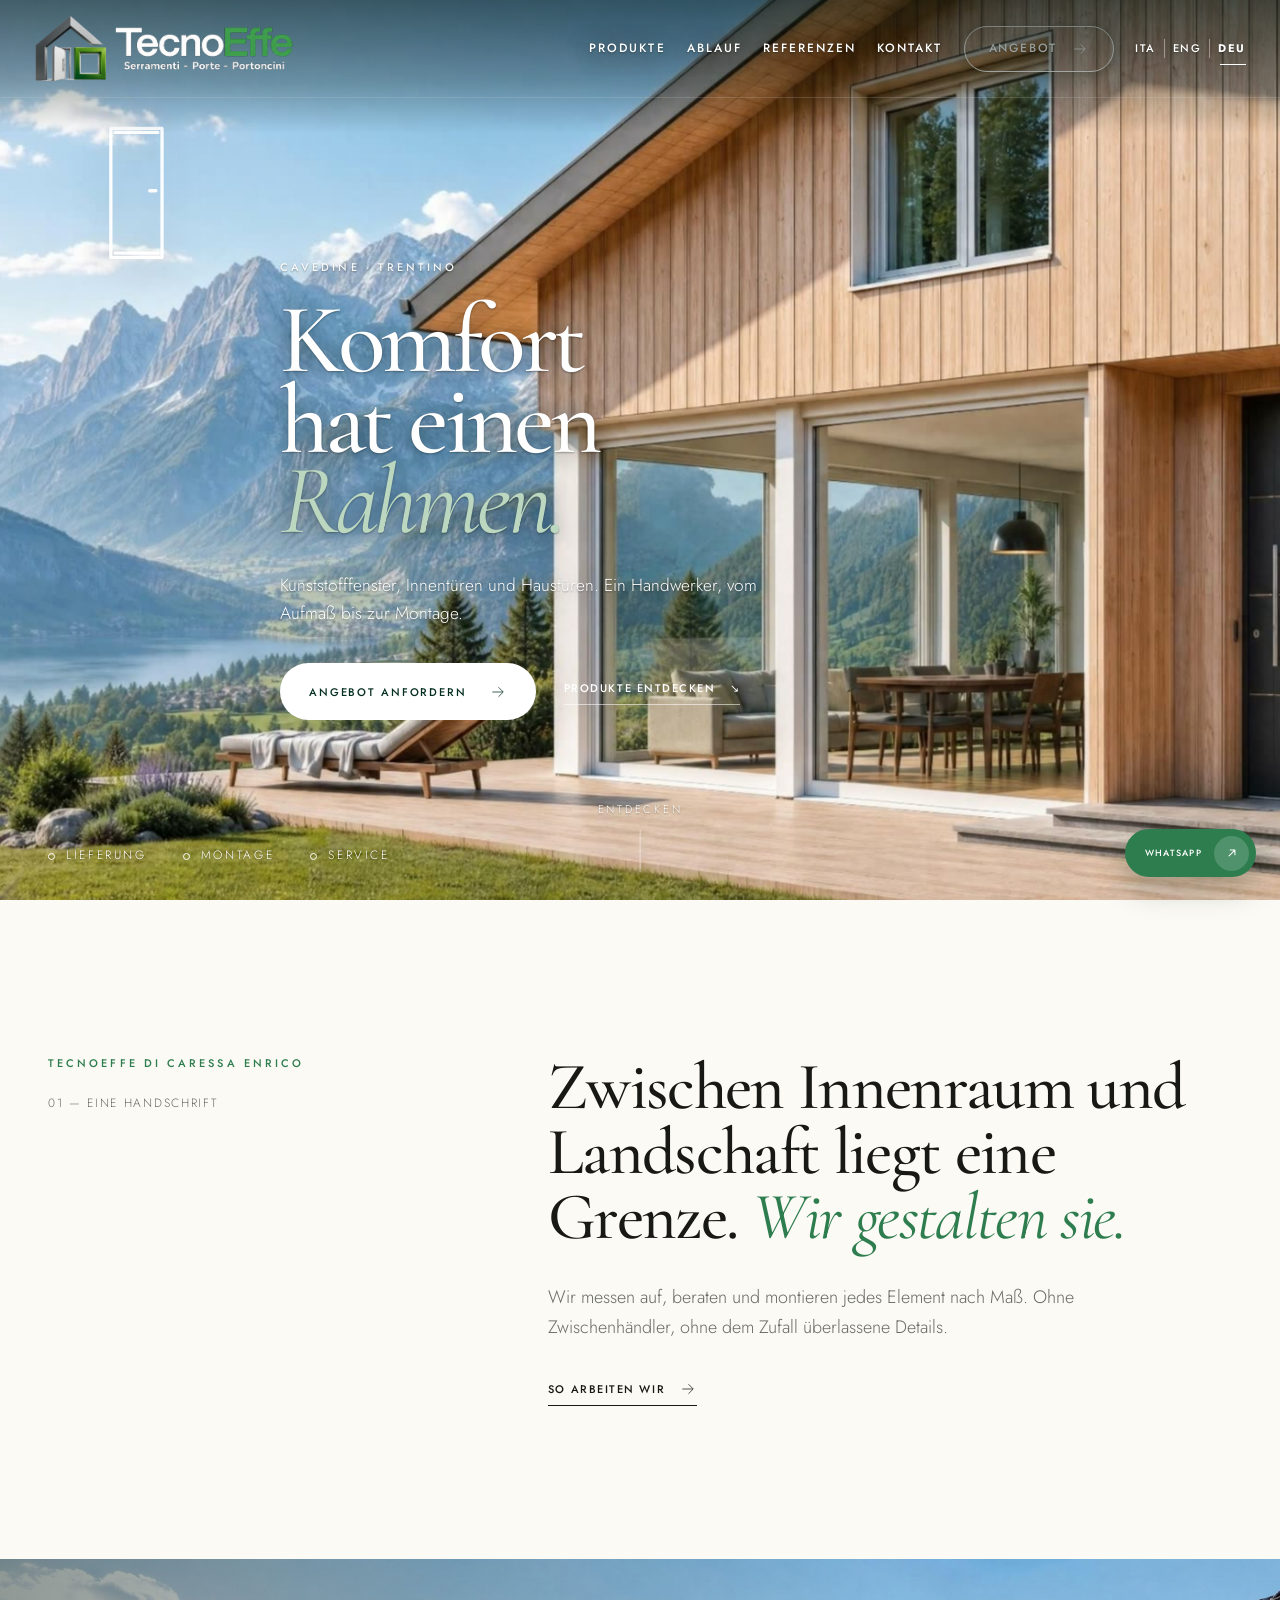
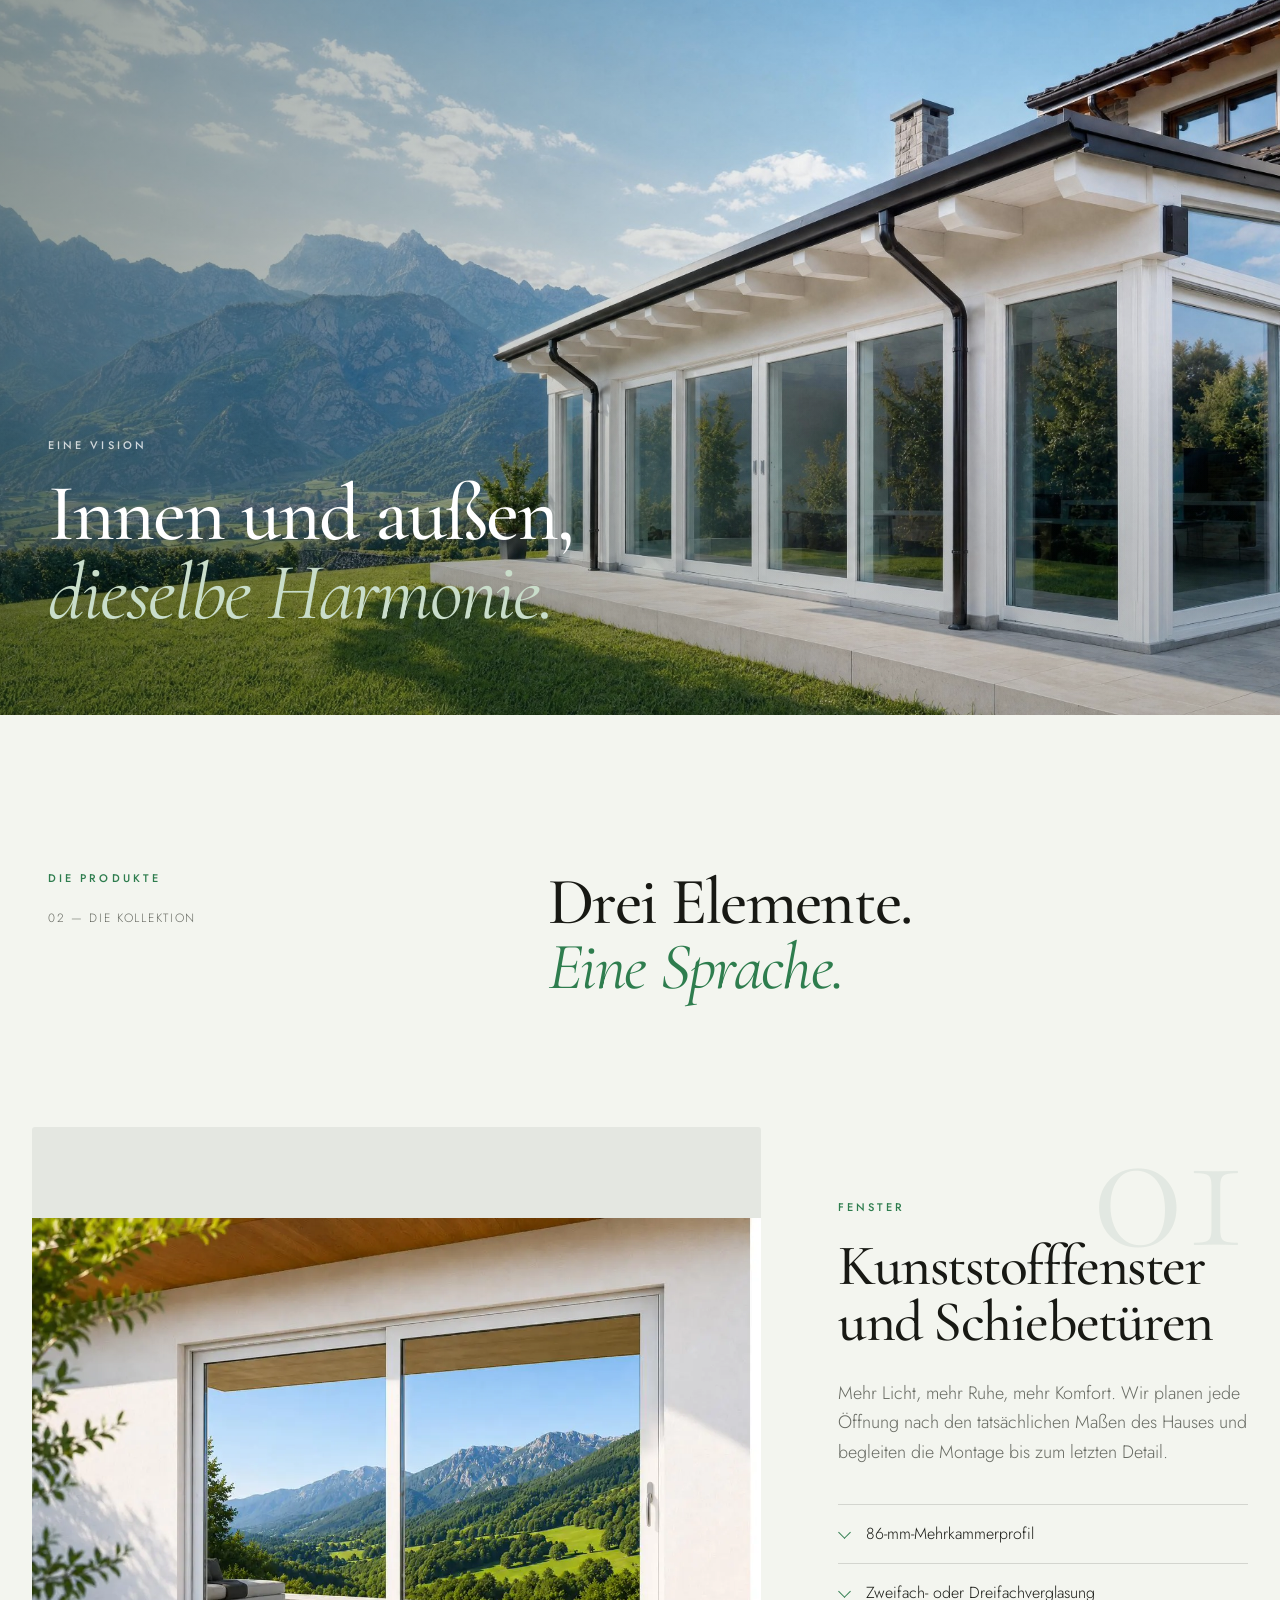
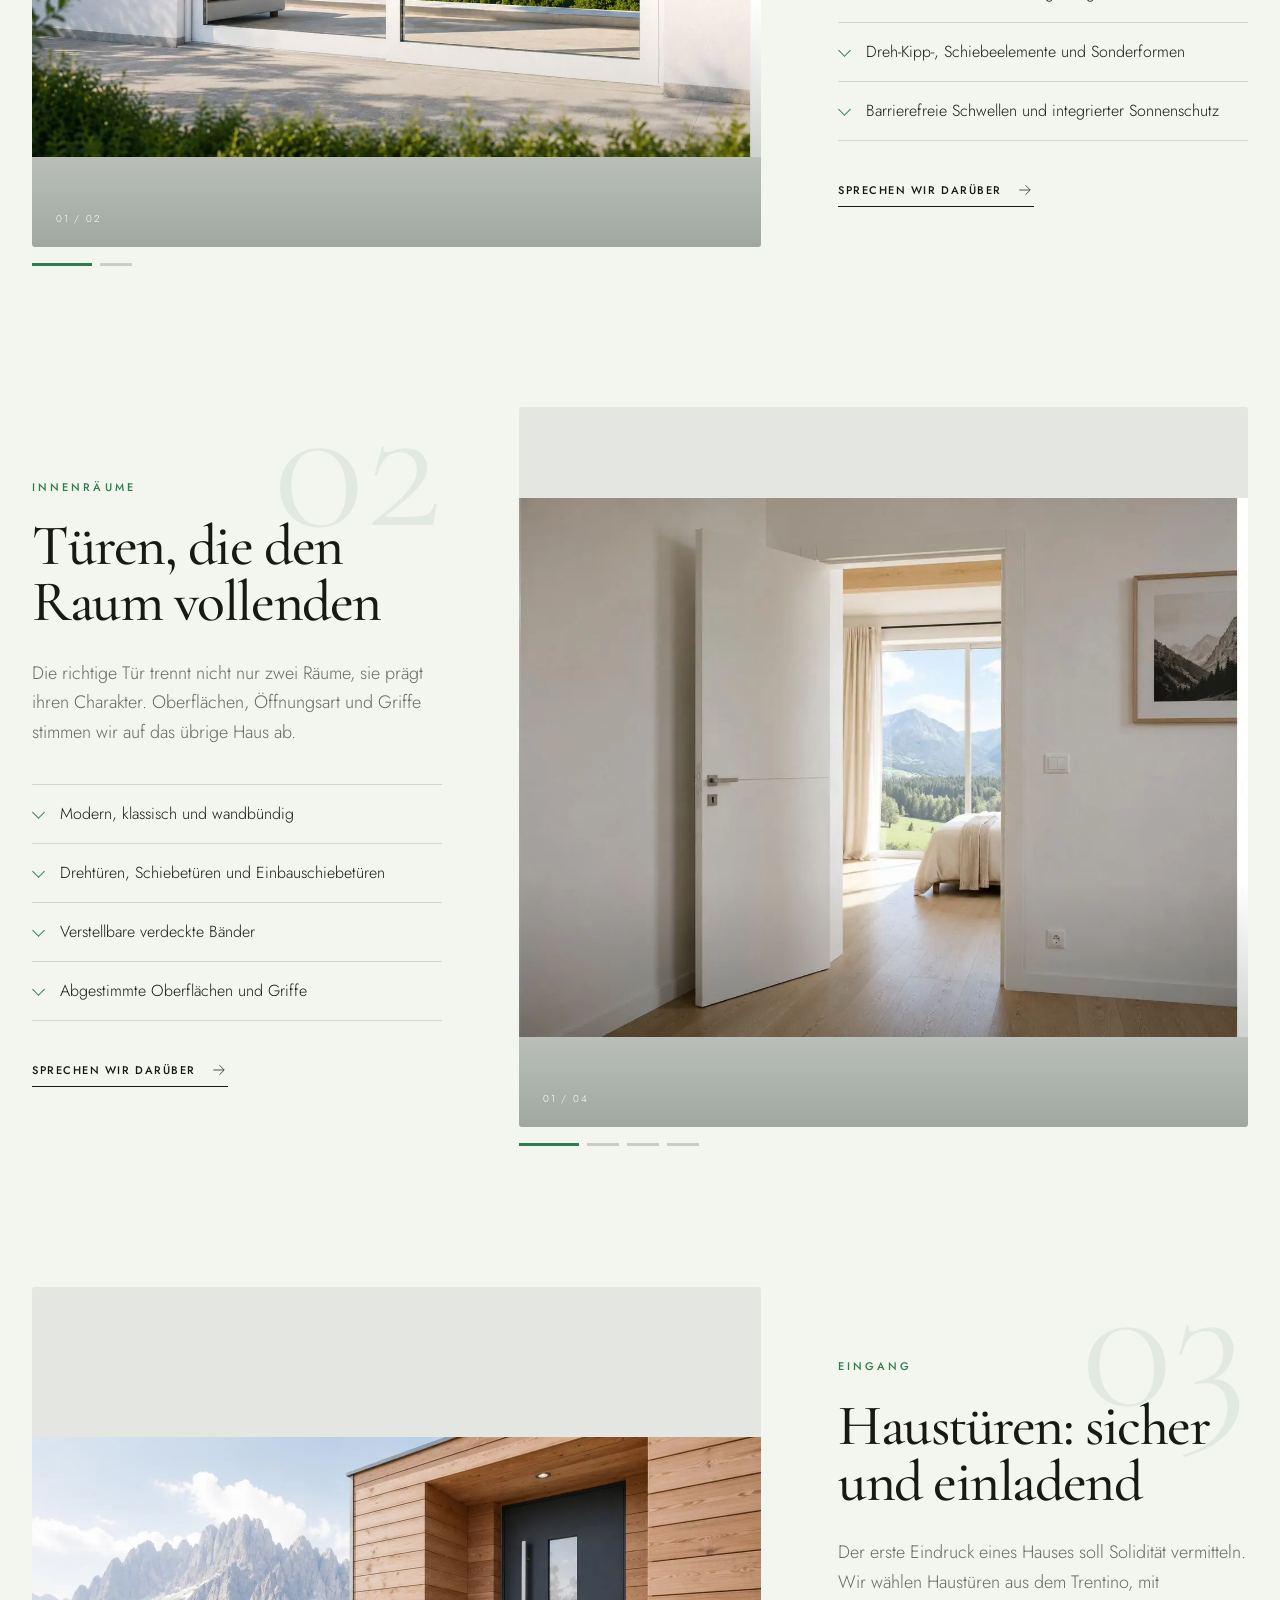
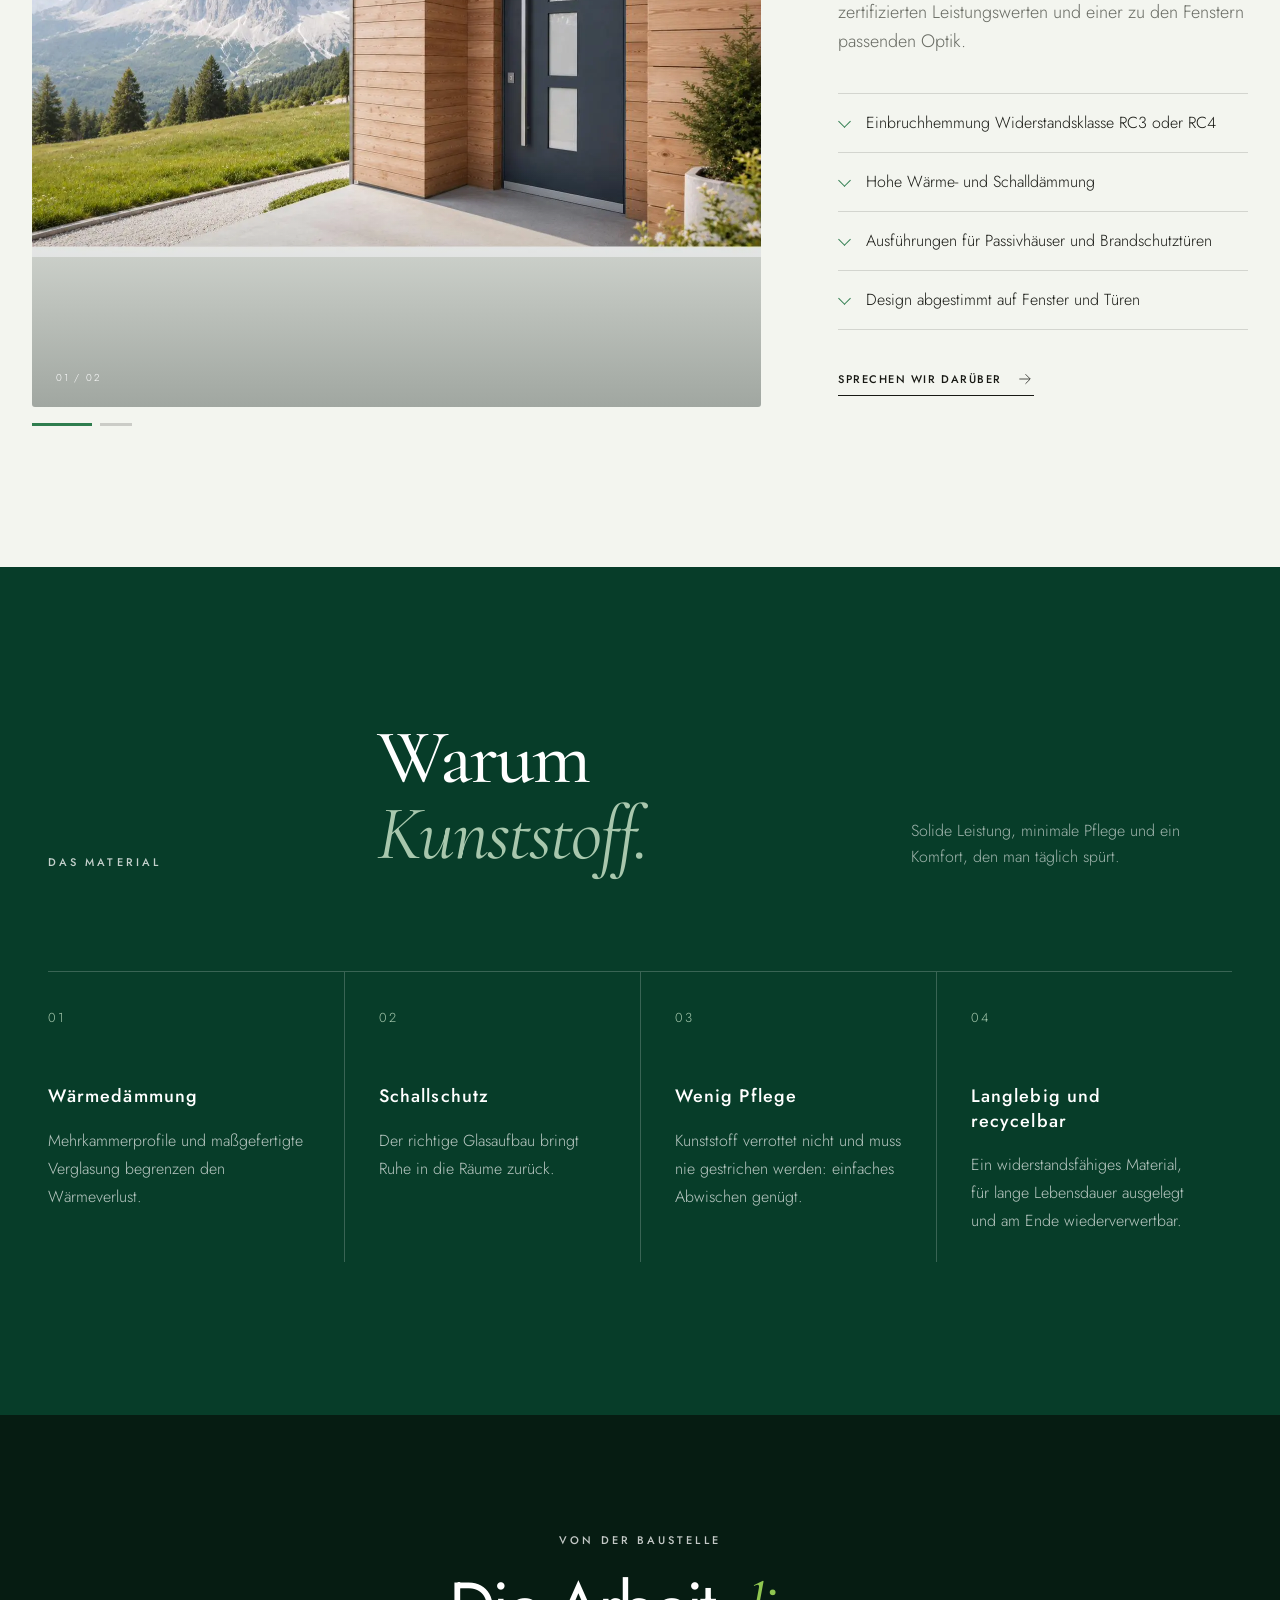
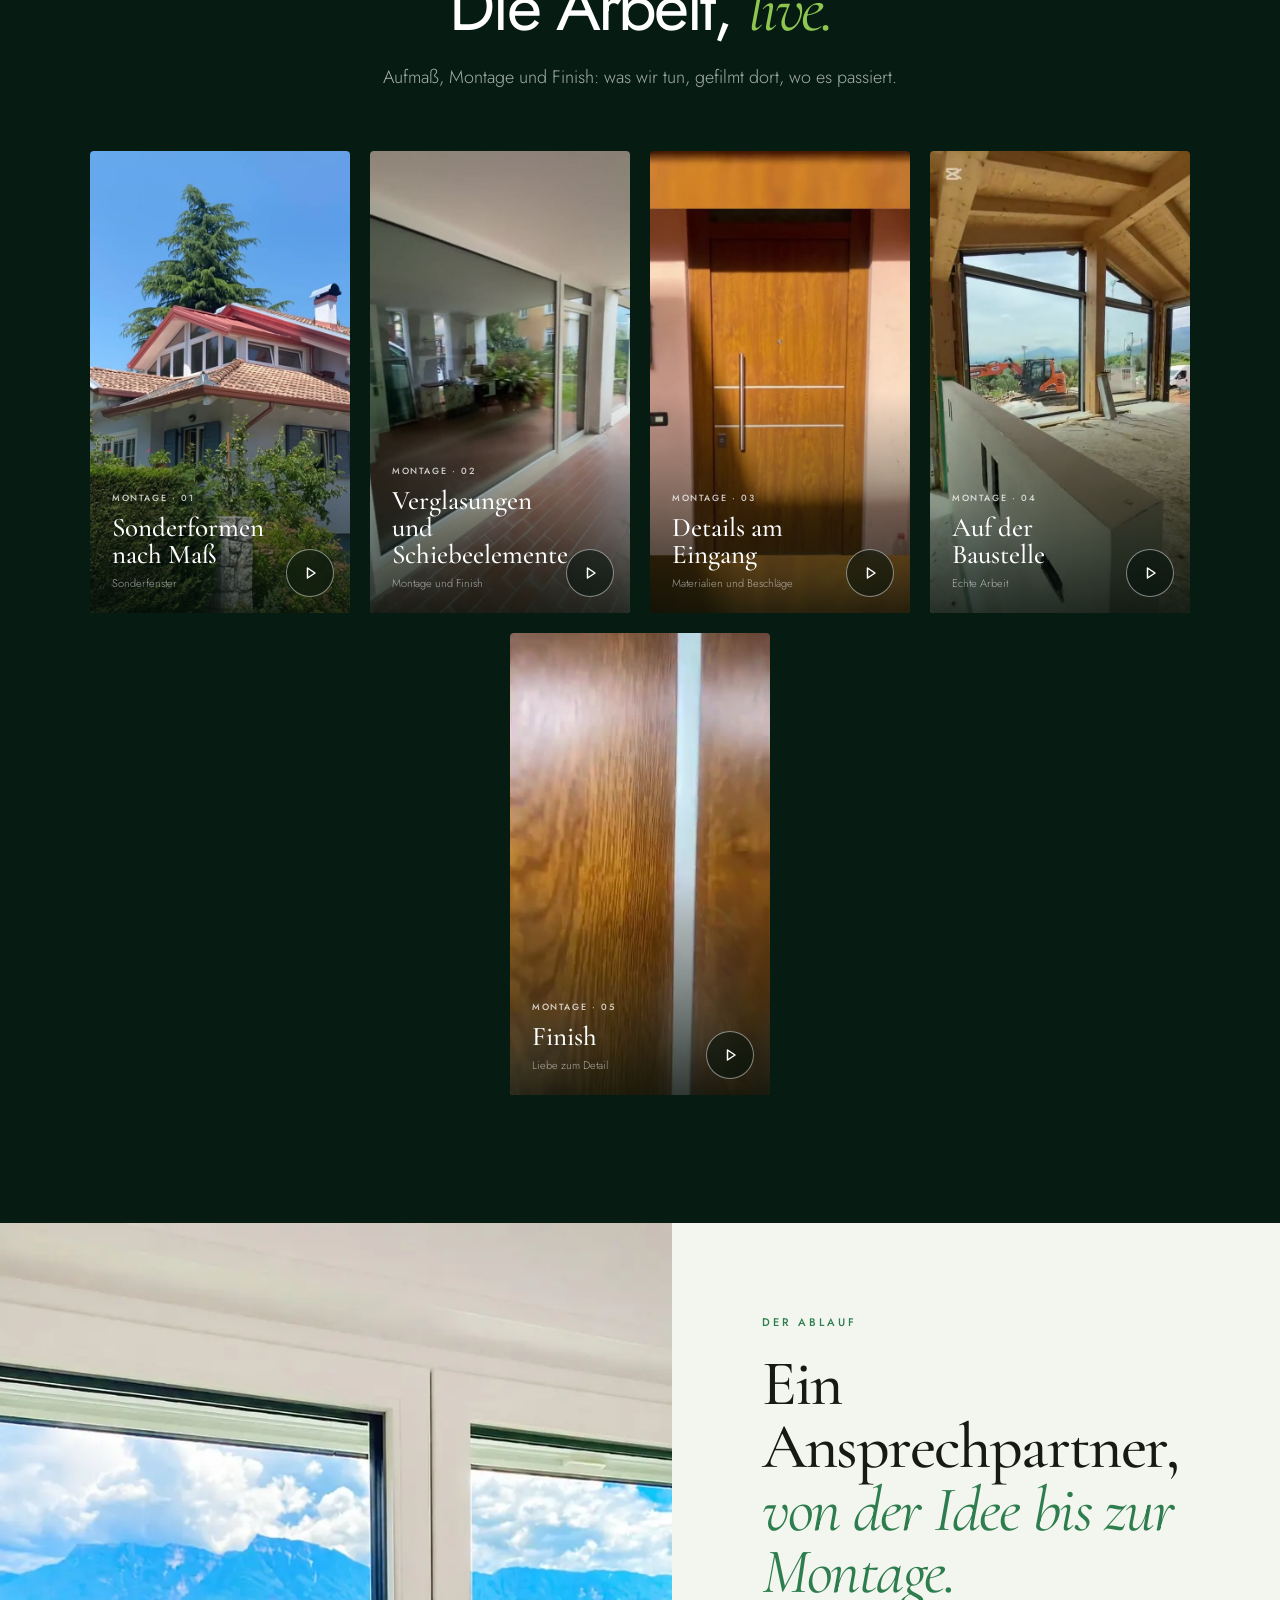
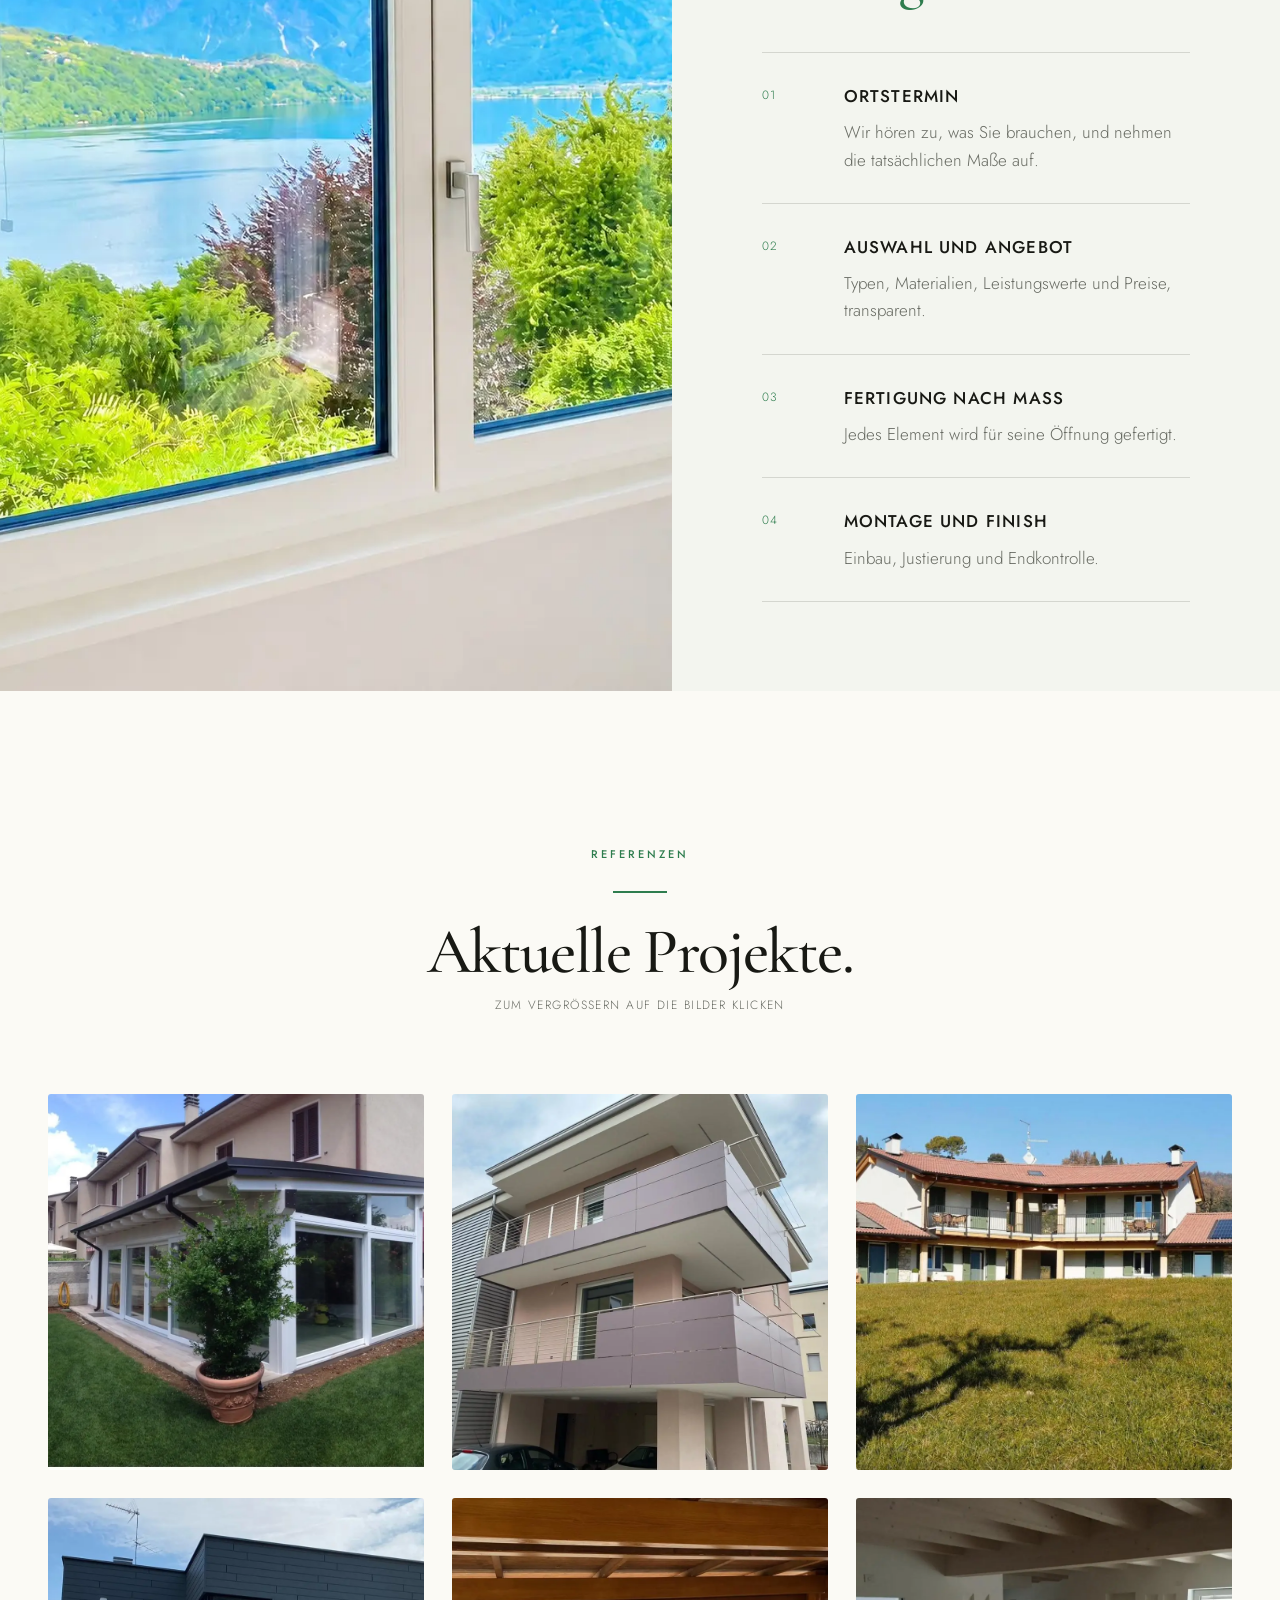
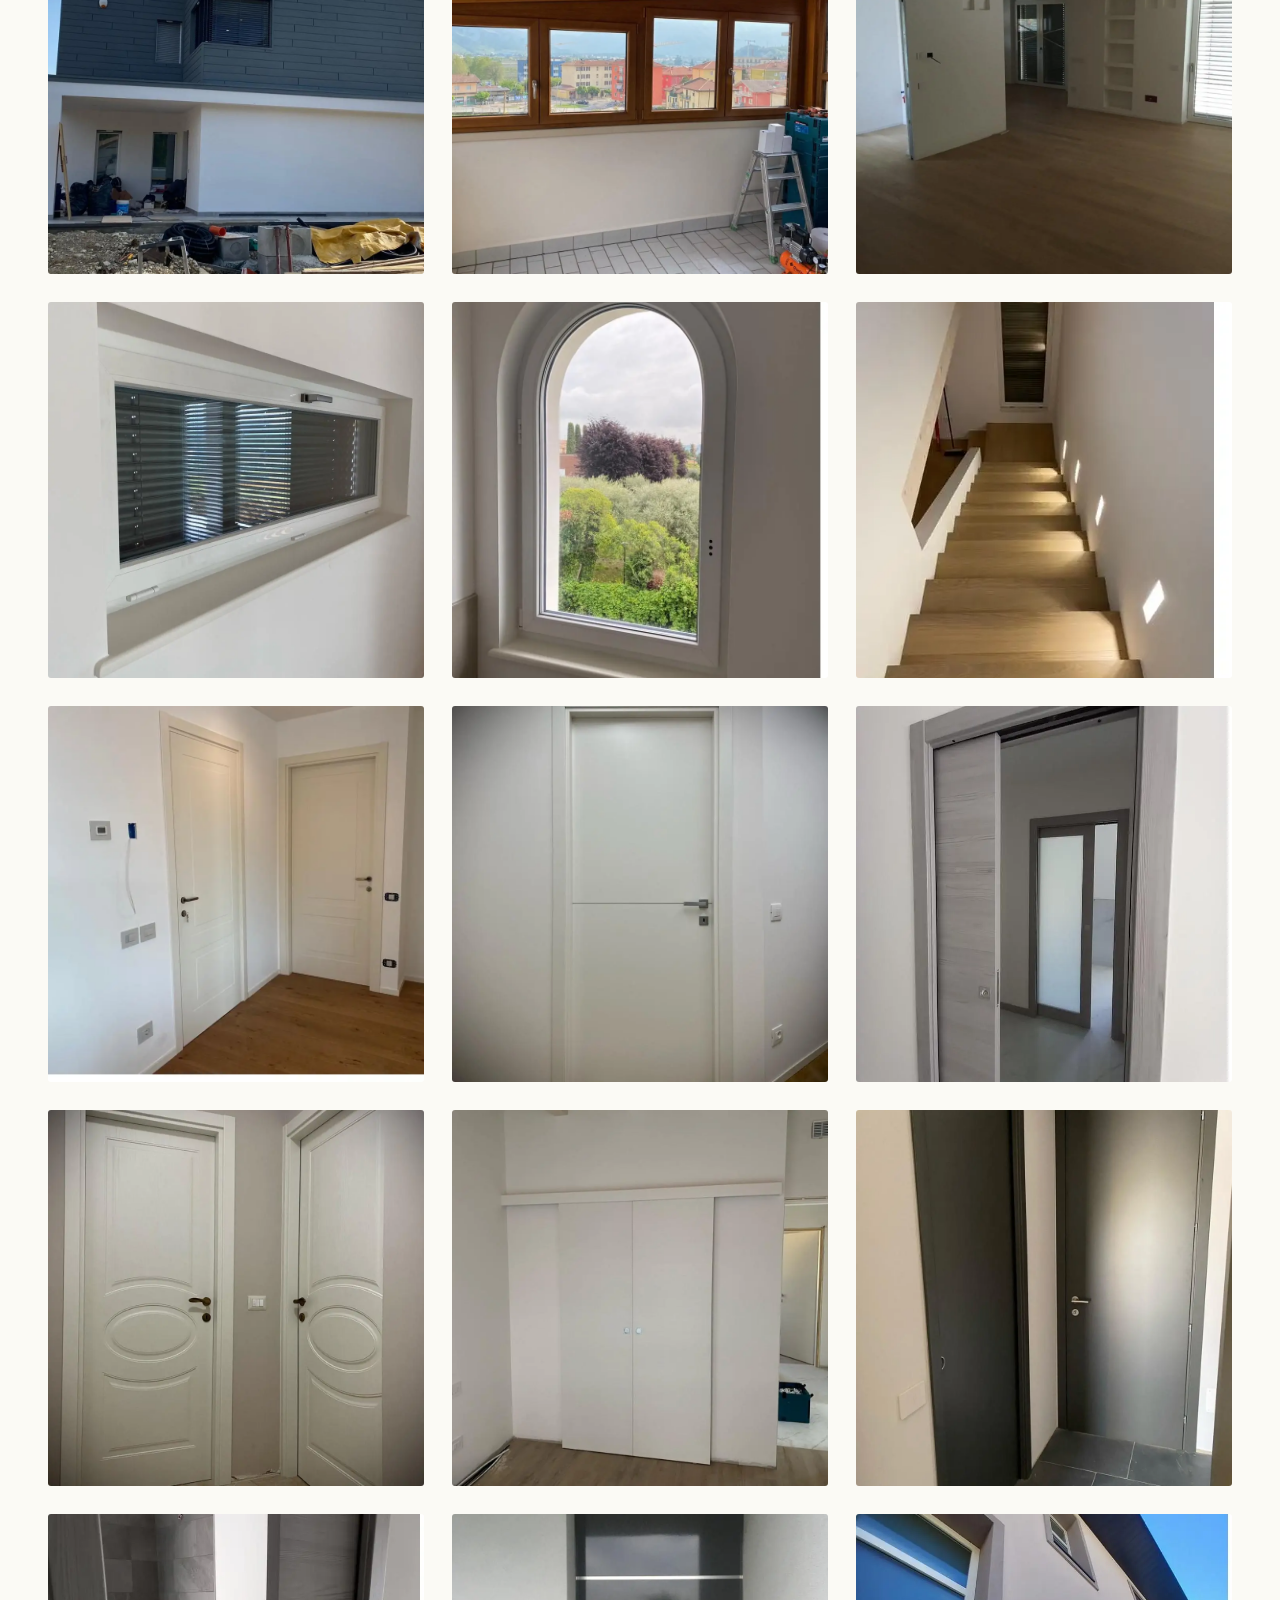
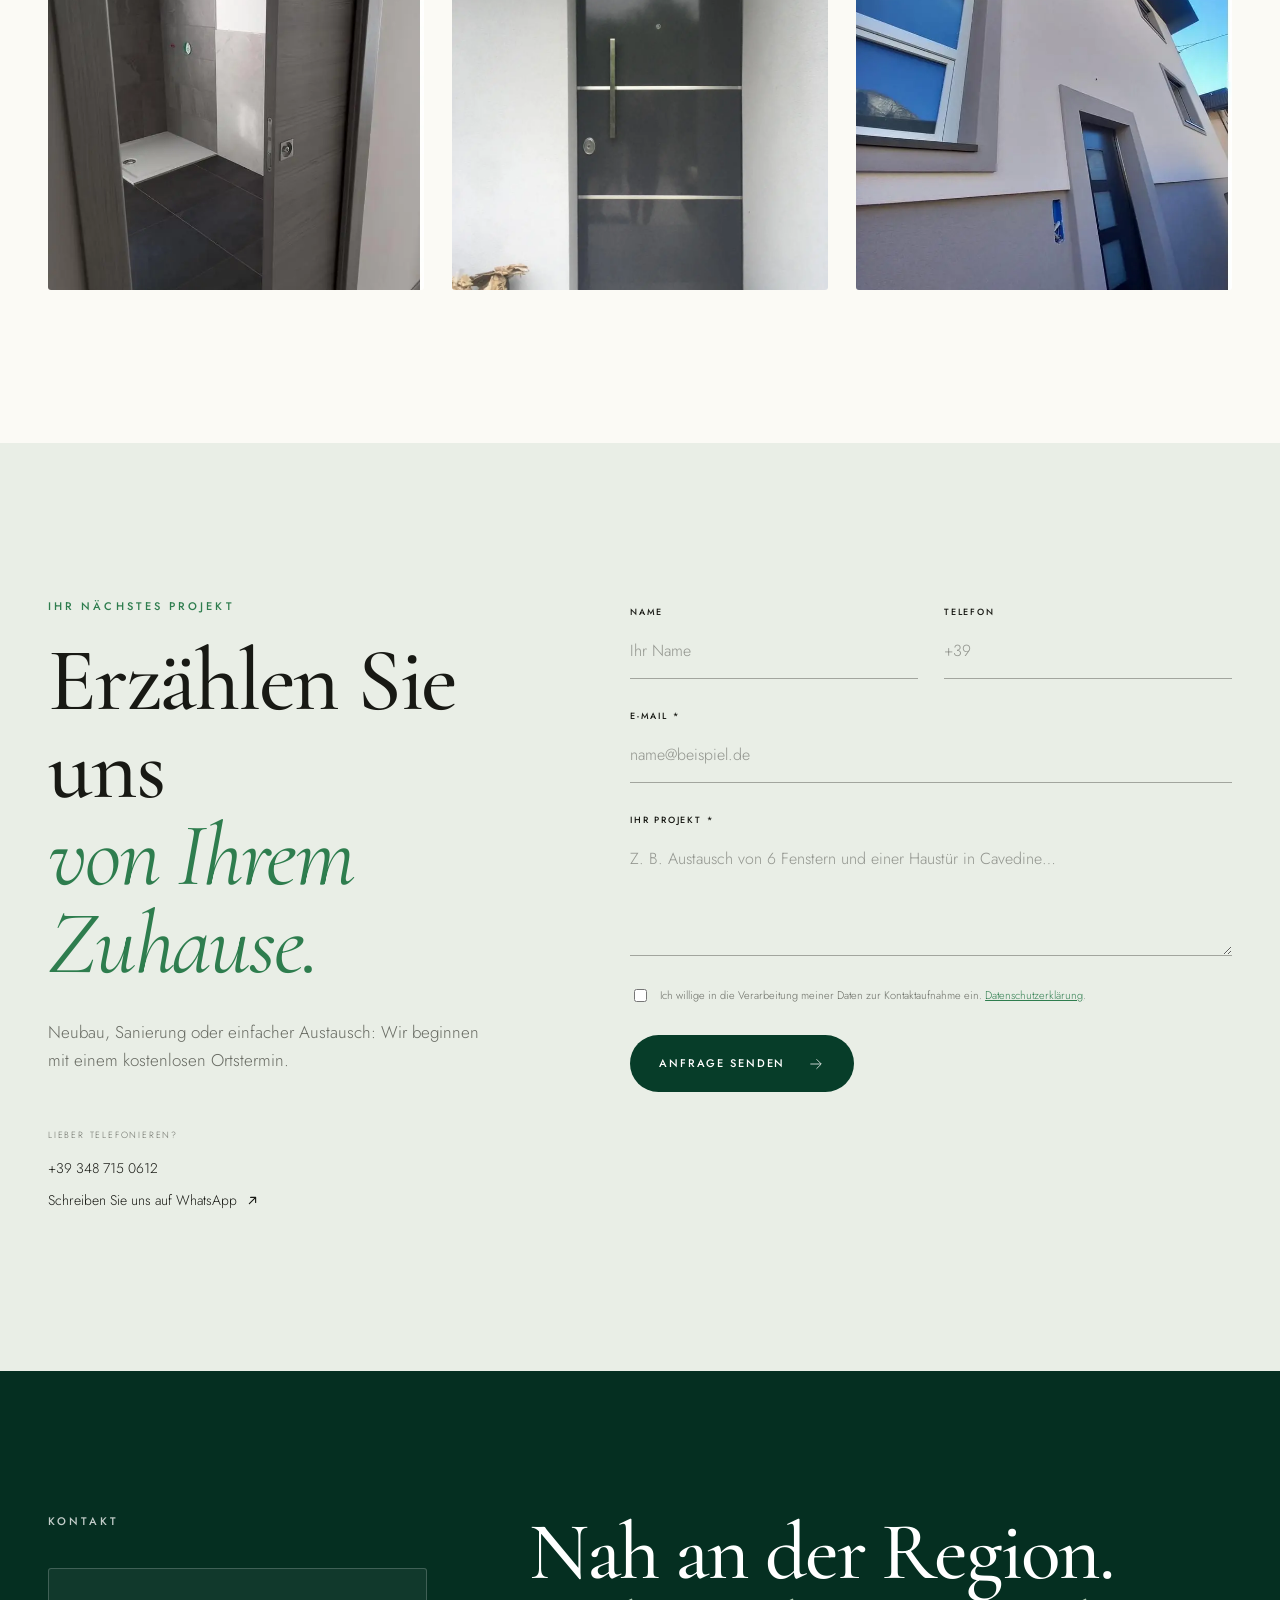
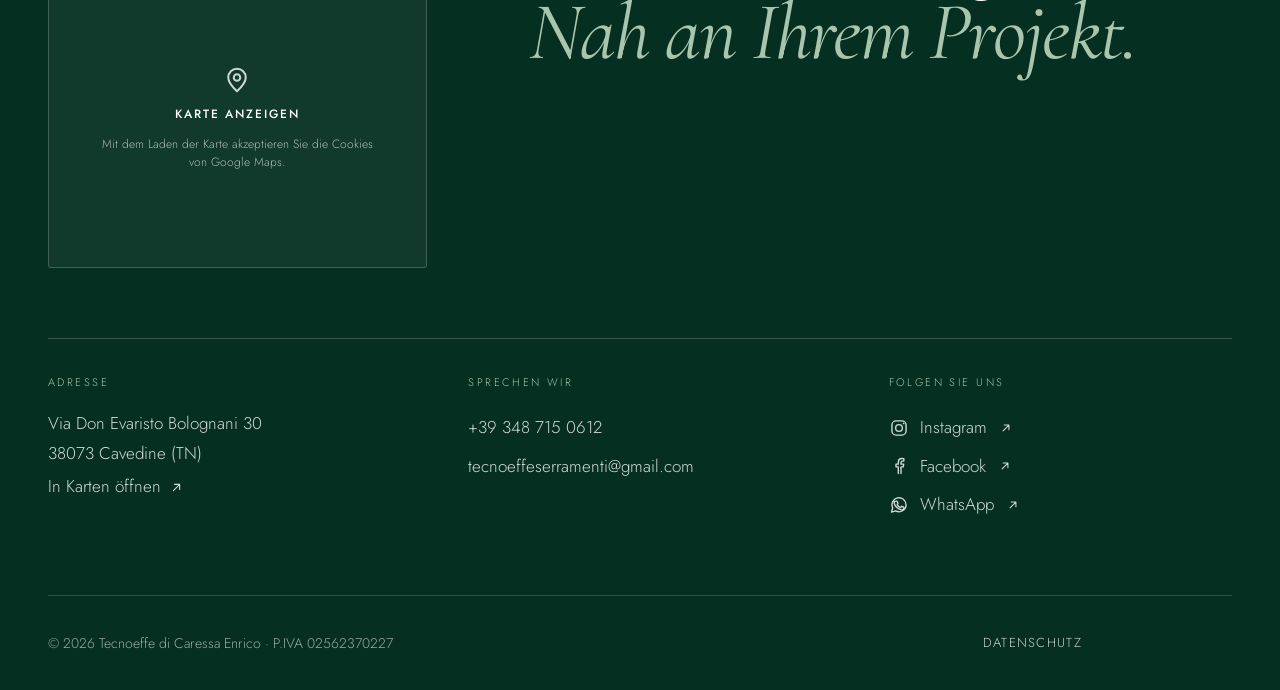
==== commit ea217b13: "Logo: casetta piu' grande del 28% e finestra svuotata" ====
--- a/de/index.html
+++ b/de/index.html
@@ -149,8 +149,8 @@
         ]
       }
     </script>
-    <link rel="stylesheet" href="../styles.css?v=20260806-47" />
-    <script defer src="../script.js?v=20260806-47"></script>
+    <link rel="stylesheet" href="../styles.css?v=20260806-48" />
+    <script defer src="../script.js?v=20260806-48"></script>
   </head>
   <body data-static-page="home">
     <div class="progress-bar" aria-hidden="true"></div>
--- a/styles.css
+++ b/styles.css
@@ -63,9 +63,9 @@
 .site-header::before { content: ''; position: absolute; inset: 0 0 -36px; background: linear-gradient(to bottom, rgba(4, 20, 14, .58), rgba(4, 20, 14, .3) 62%, rgba(4, 20, 14, 0)); opacity: 1; transition: opacity .45s var(--ease); pointer-events: none; }
 .site-header.scrolled::before { opacity: 0; }
 .brand { position: relative; display: flex; align-items: center; gap: 16px; min-width: 300px; }
-.brand > .brand-logo-viewport { position: relative; z-index: 1; display: block; width: 245px; flex: 0 0 auto; transition: width .45s var(--ease); }
+.brand > .brand-logo-viewport { position: relative; z-index: 1; display: block; width: 260px; flex: 0 0 auto; transition: width .45s var(--ease); }
 .brand-logo-viewport .brand-logo { display: block; width: 100%; max-width: none; height: auto; object-fit: initial; filter: none; }
-.site-header.scrolled .brand-logo-viewport { width: 228px; }
+.site-header.scrolled .brand-logo-viewport { width: 242px; }
 .site-header nav { display: flex; align-items: center; gap: 31px; }
 .site-header nav > a:not(.nav-cta) { position: relative; font-size: 12px; font-weight: 500; letter-spacing: .17em; text-transform: uppercase; }
 .site-header nav > a:not(.nav-cta)::after { content: ''; position: absolute; left: 0; bottom: -8px; width: 100%; height: 1px; background: currentColor; transform: scaleX(0); transform-origin: right; transition: transform .4s var(--ease); }
@@ -420,7 +420,7 @@
   .site-header, .site-header.scrolled { height: 72px; padding-inline: 16px; }
   .brand { min-width: 0; gap: 9px; }
   .site-header::before { inset: 0 0 -28px; background: linear-gradient(to bottom, rgba(4, 20, 14, .62), rgba(4, 20, 14, .34) 62%, rgba(4, 20, 14, 0)); }
-  .brand > .brand-logo-viewport, .site-header.scrolled .brand-logo-viewport { width: 182px; }
+  .brand > .brand-logo-viewport, .site-header.scrolled .brand-logo-viewport { width: 194px; }
   .menu-toggle { width: 42px; height: 42px; }
   .menu-toggle span { left: 11px; width: 20px; }
   .mobile-menu { grid-template-columns: 1fr; align-content: end; padding: 106px 24px 36px; }
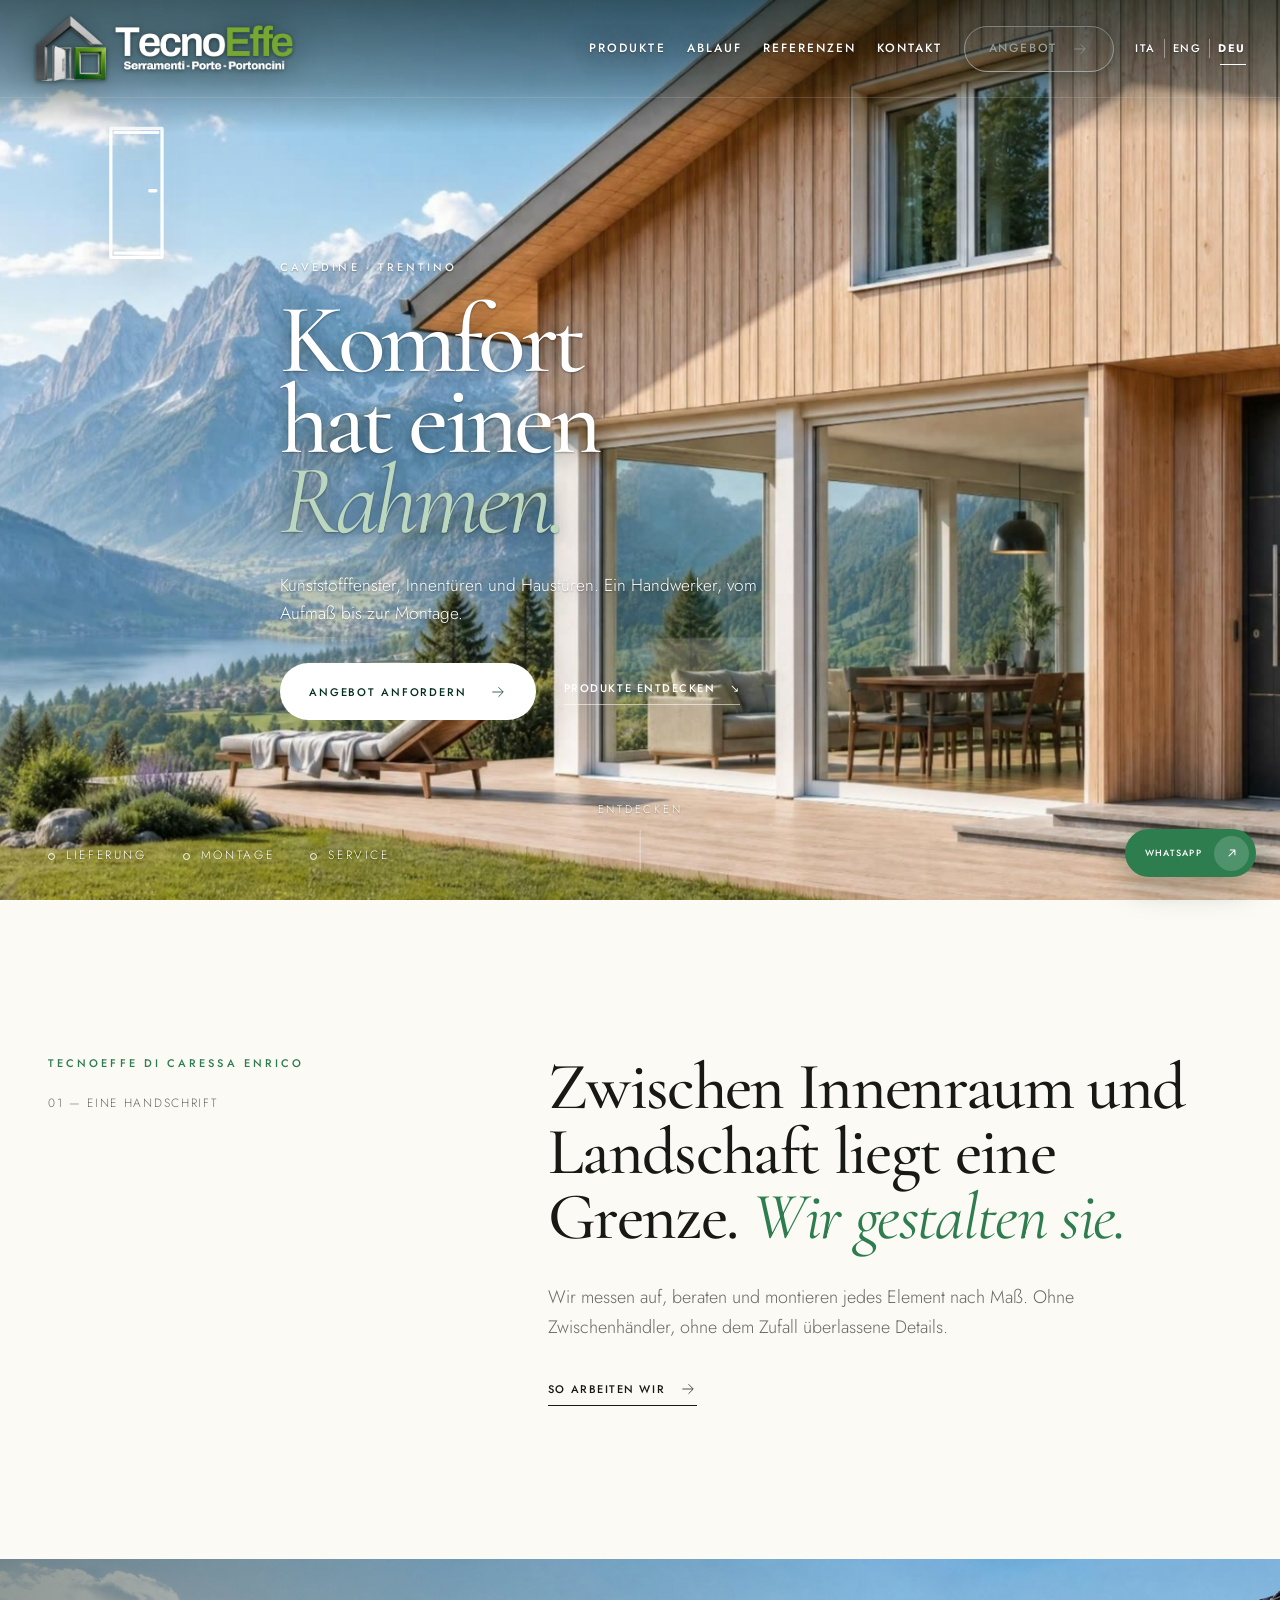
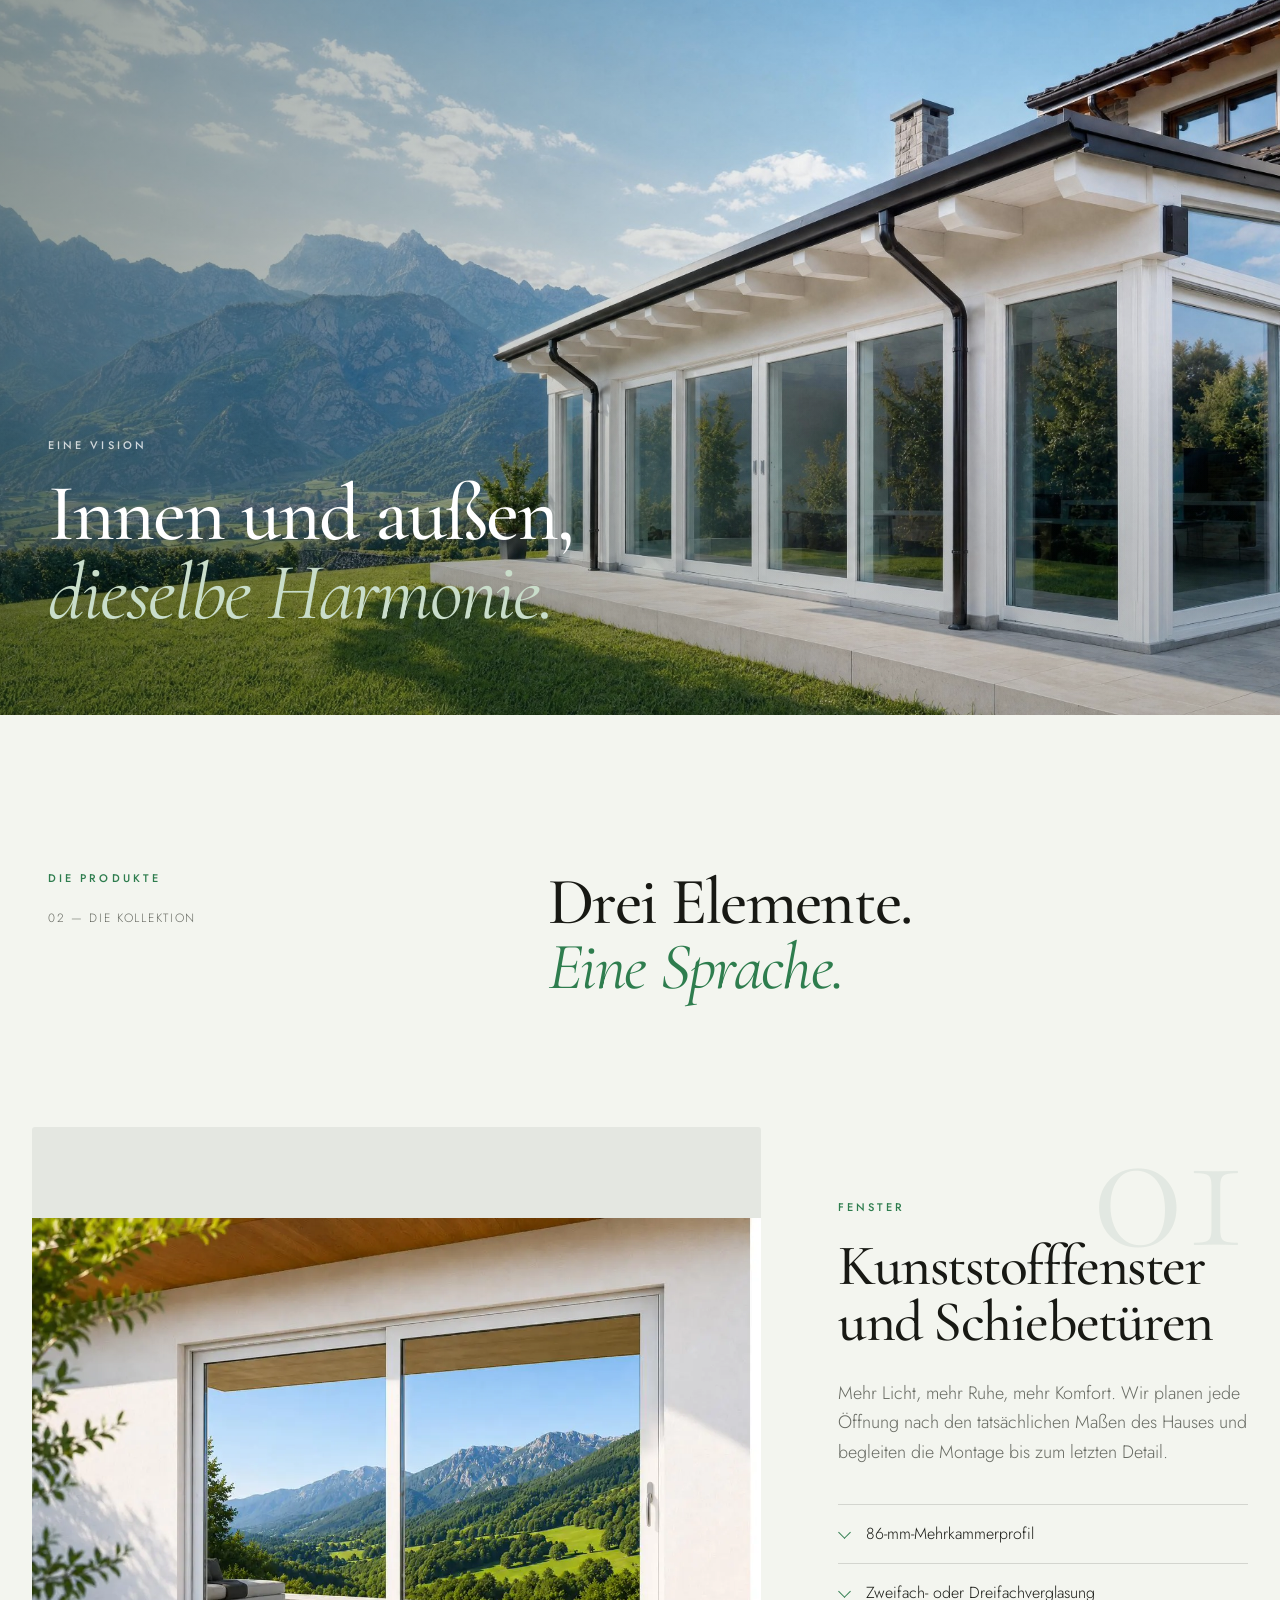
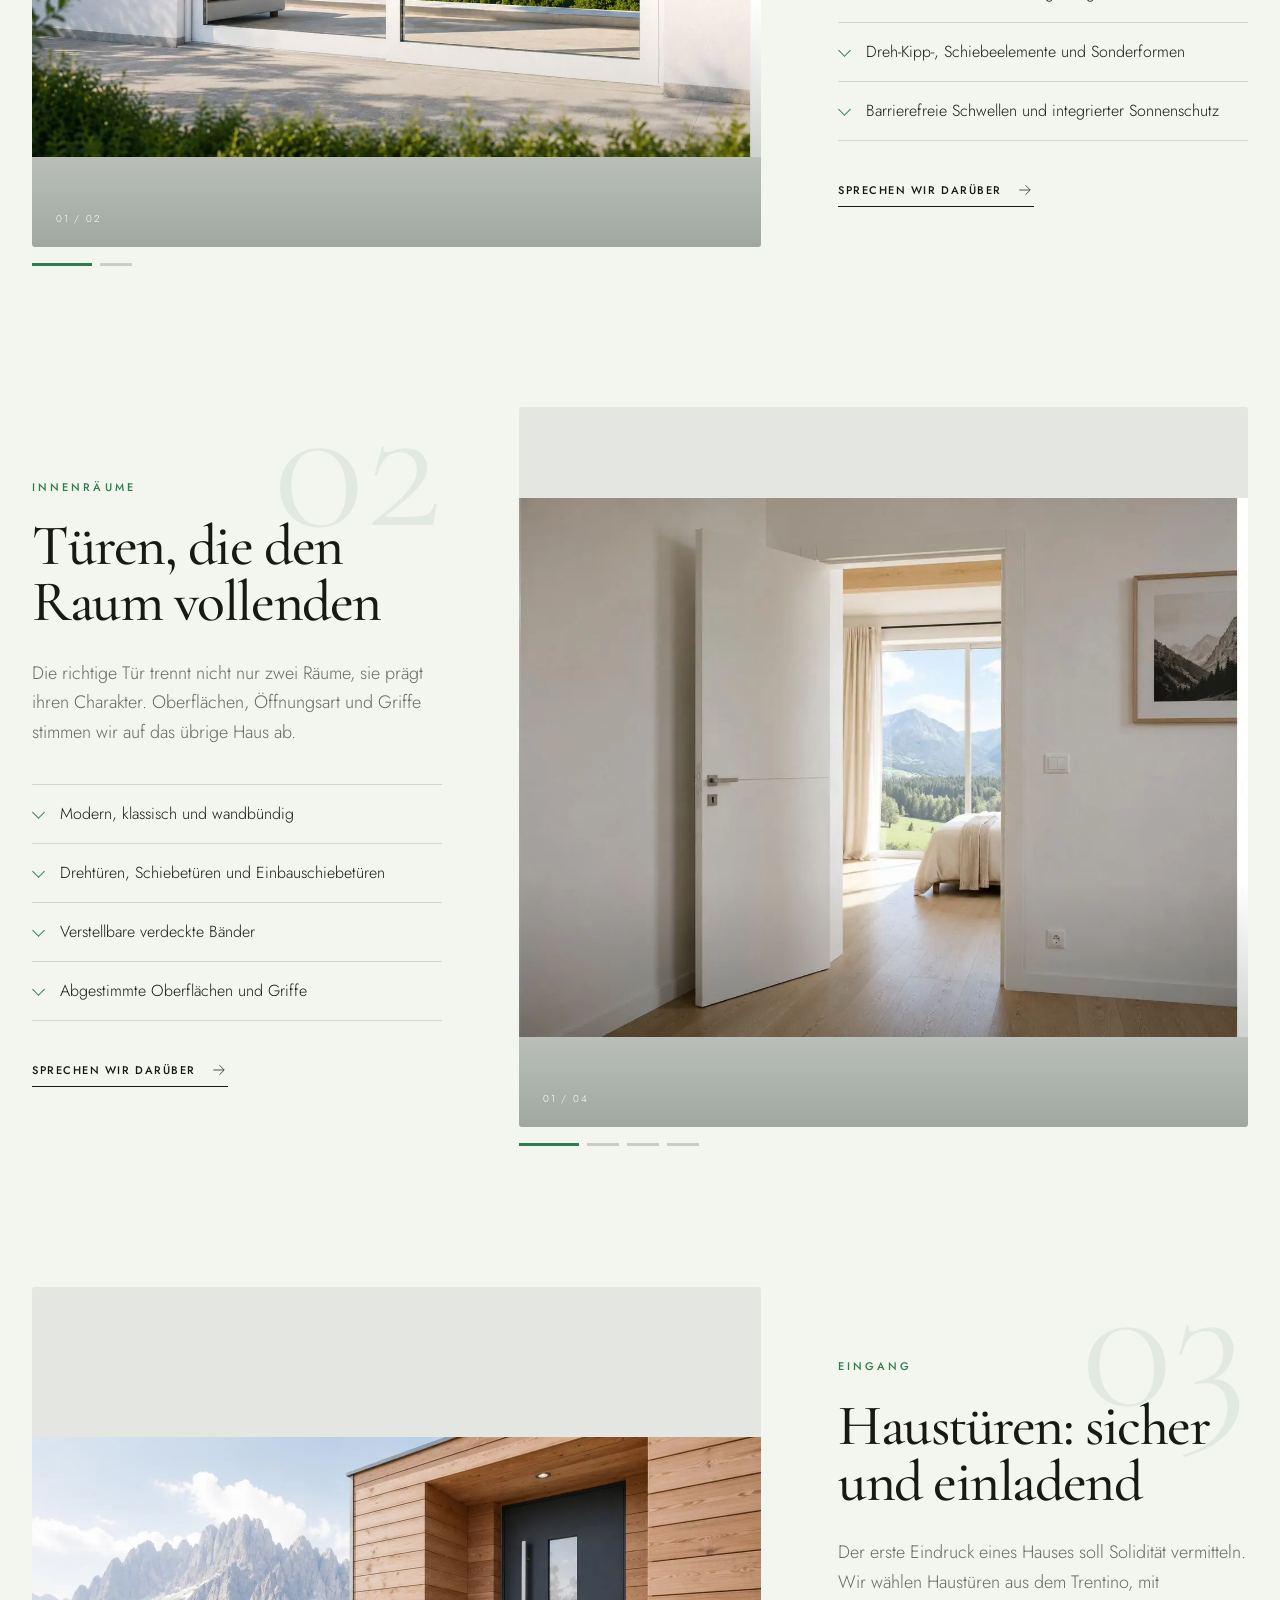
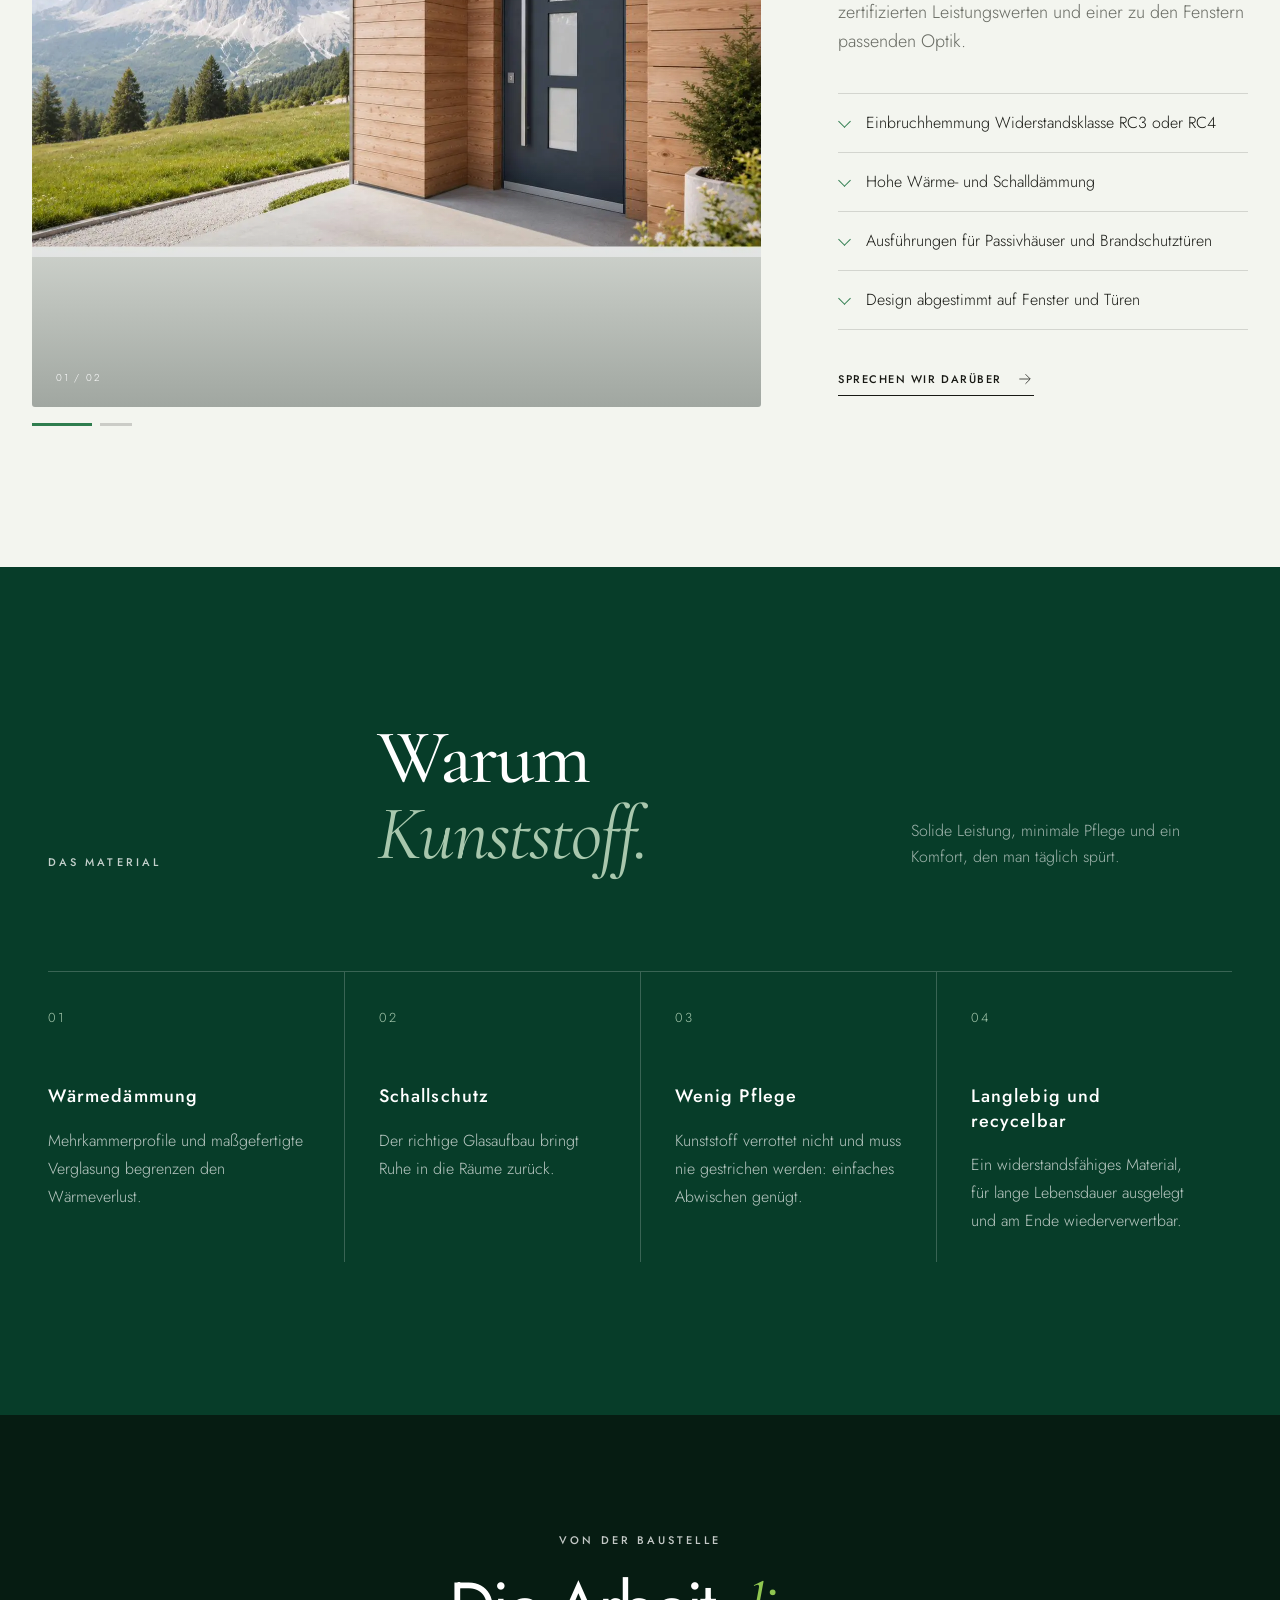
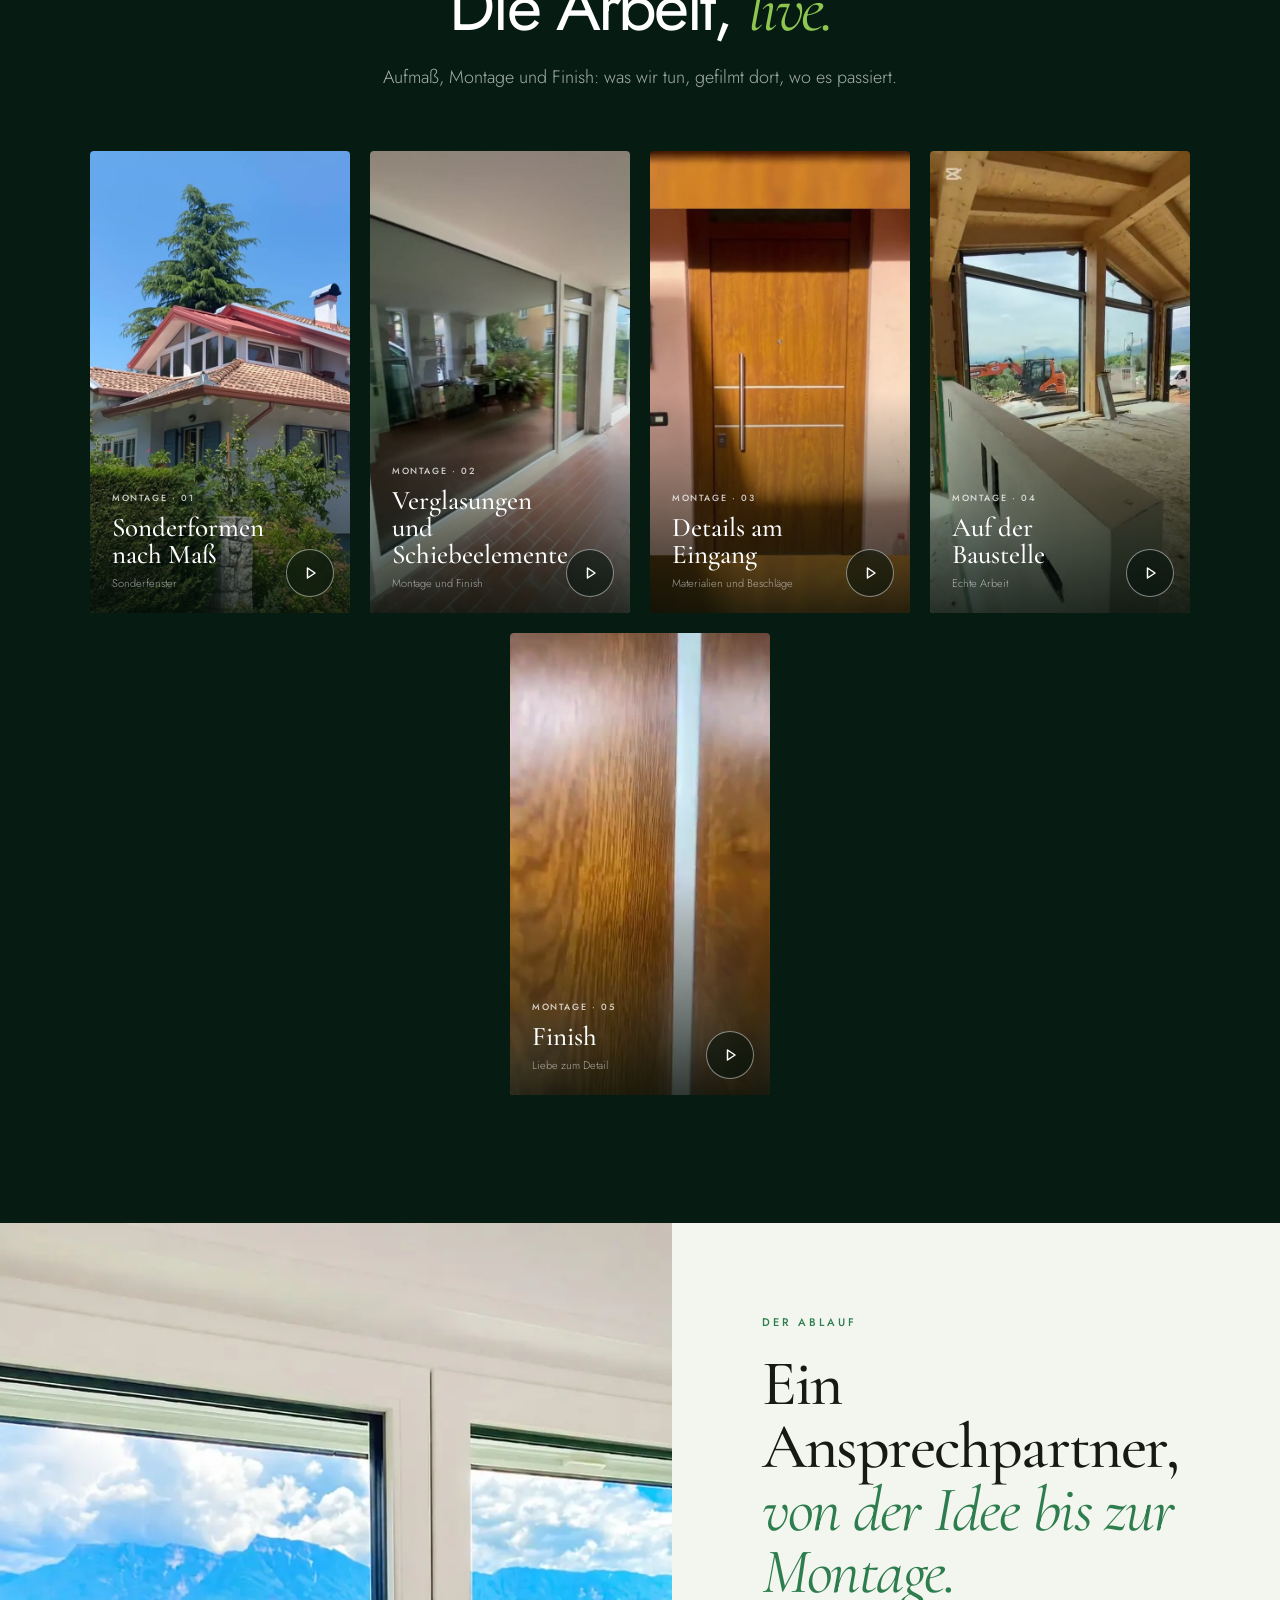
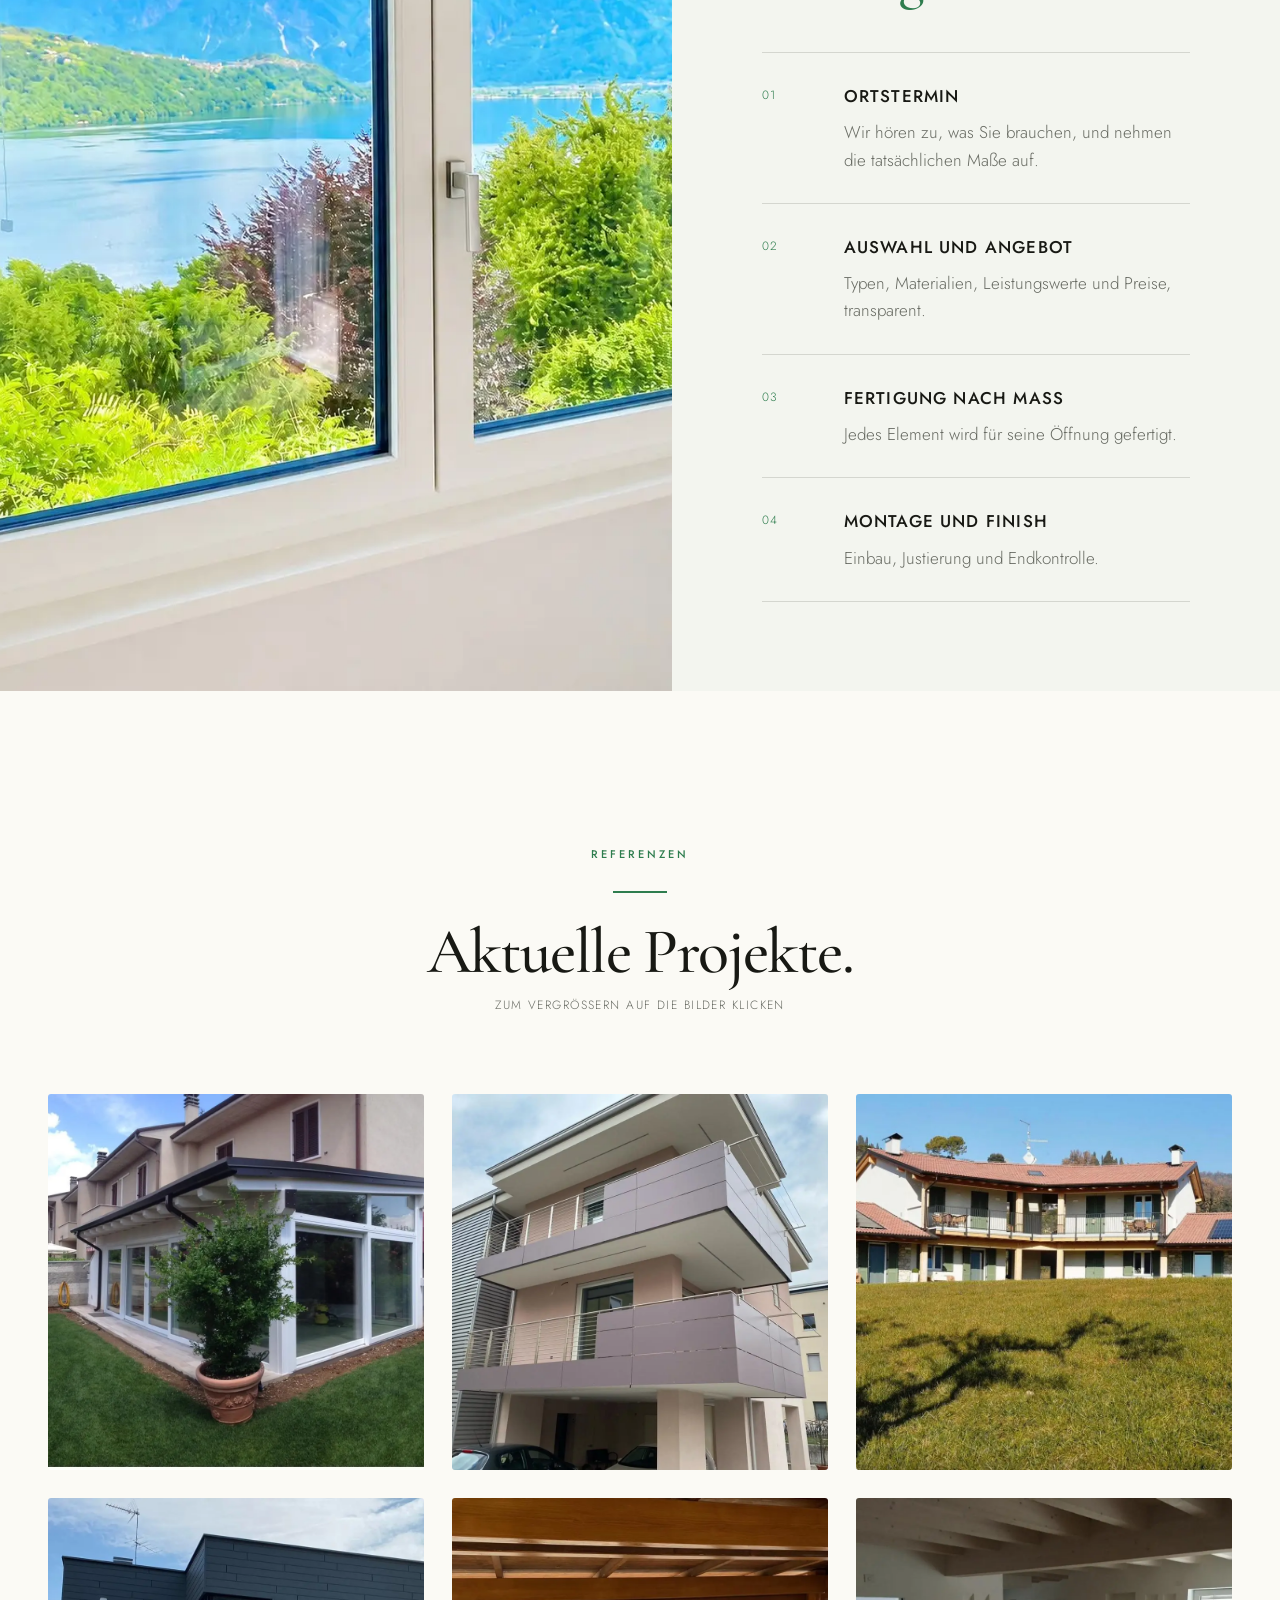
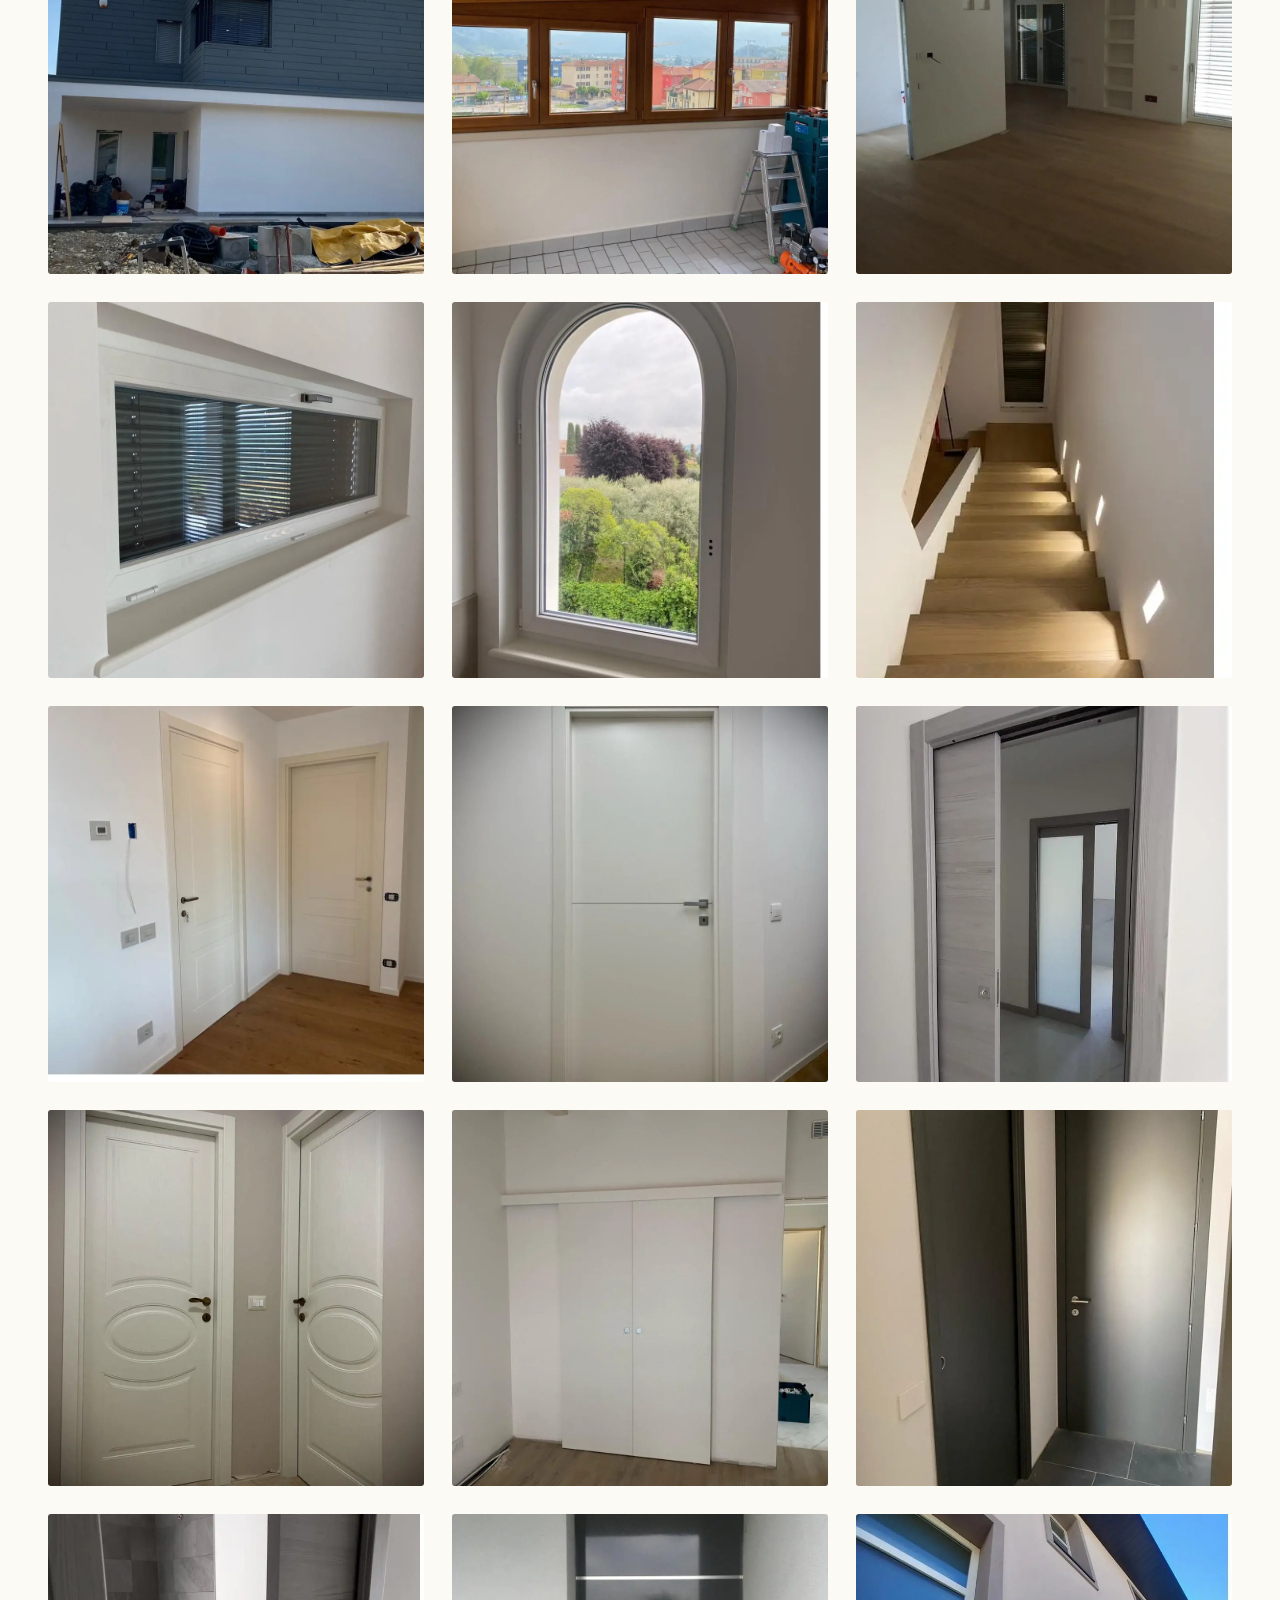
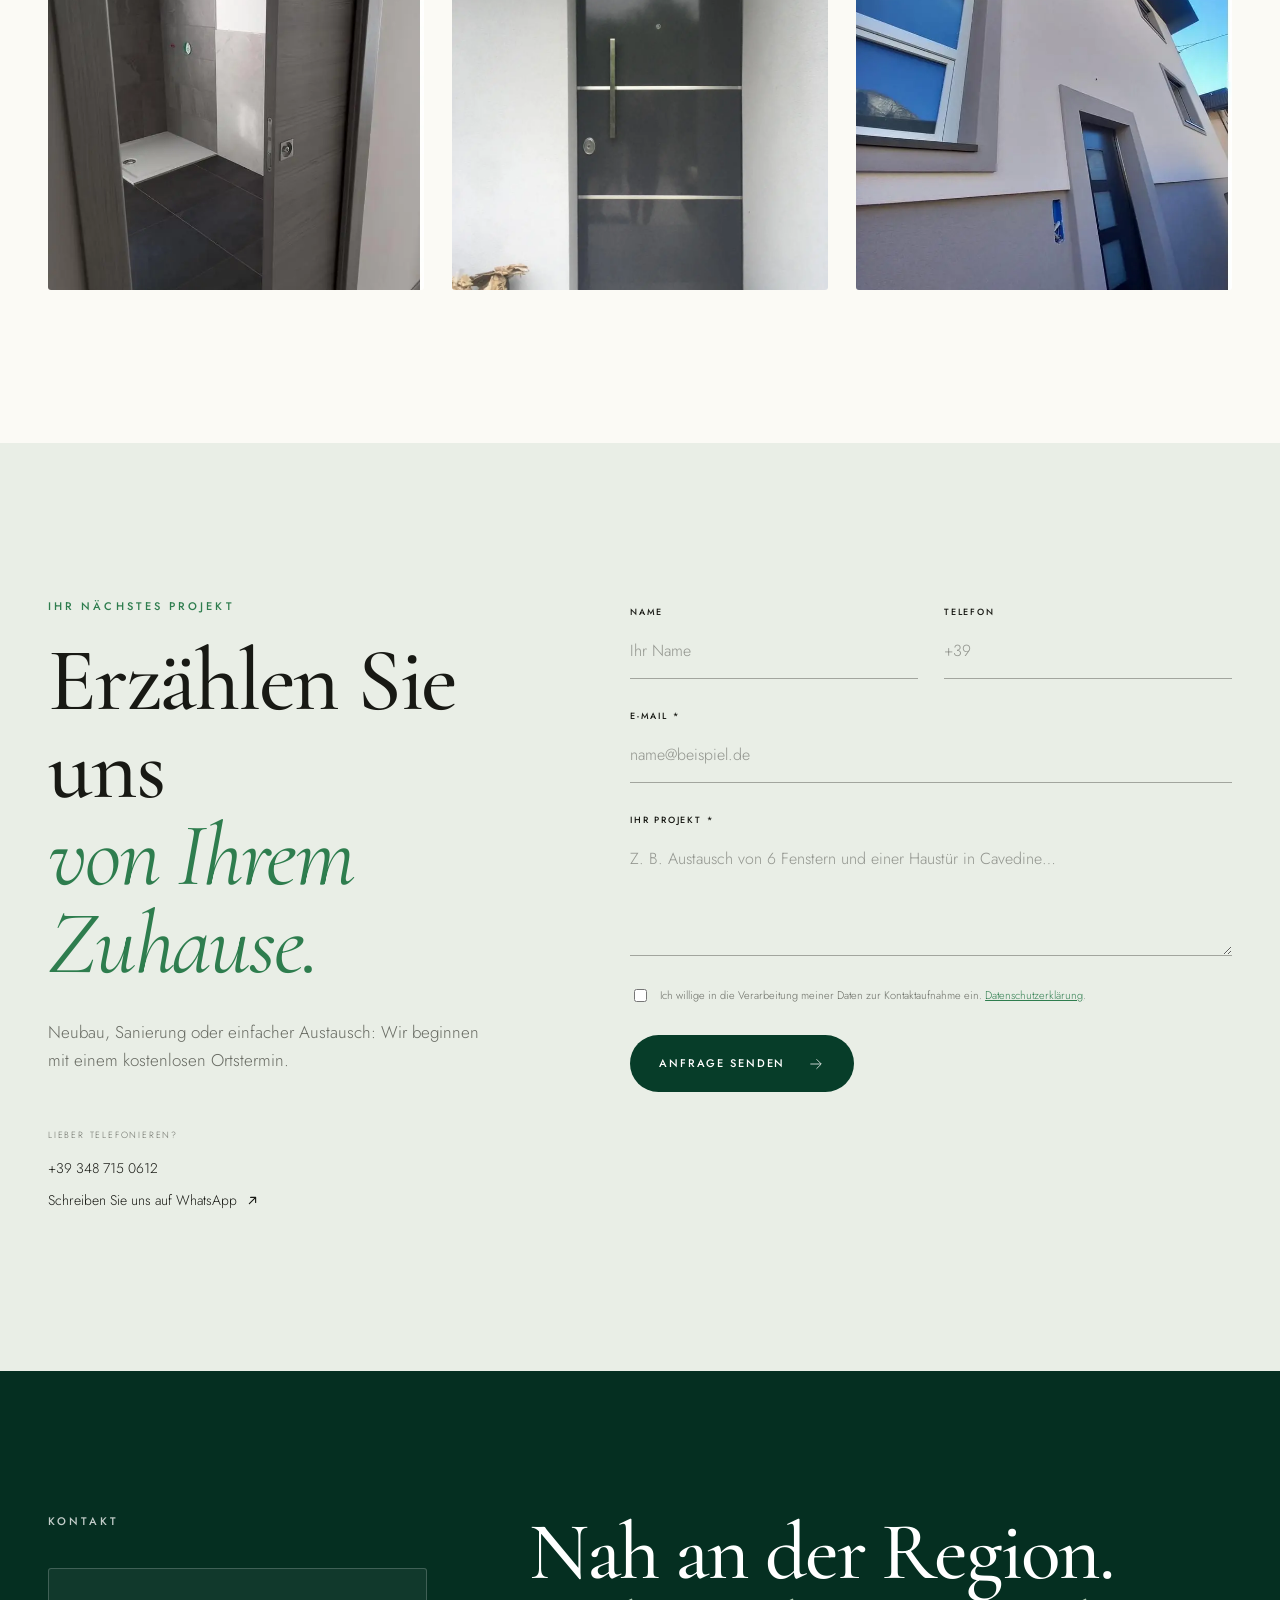
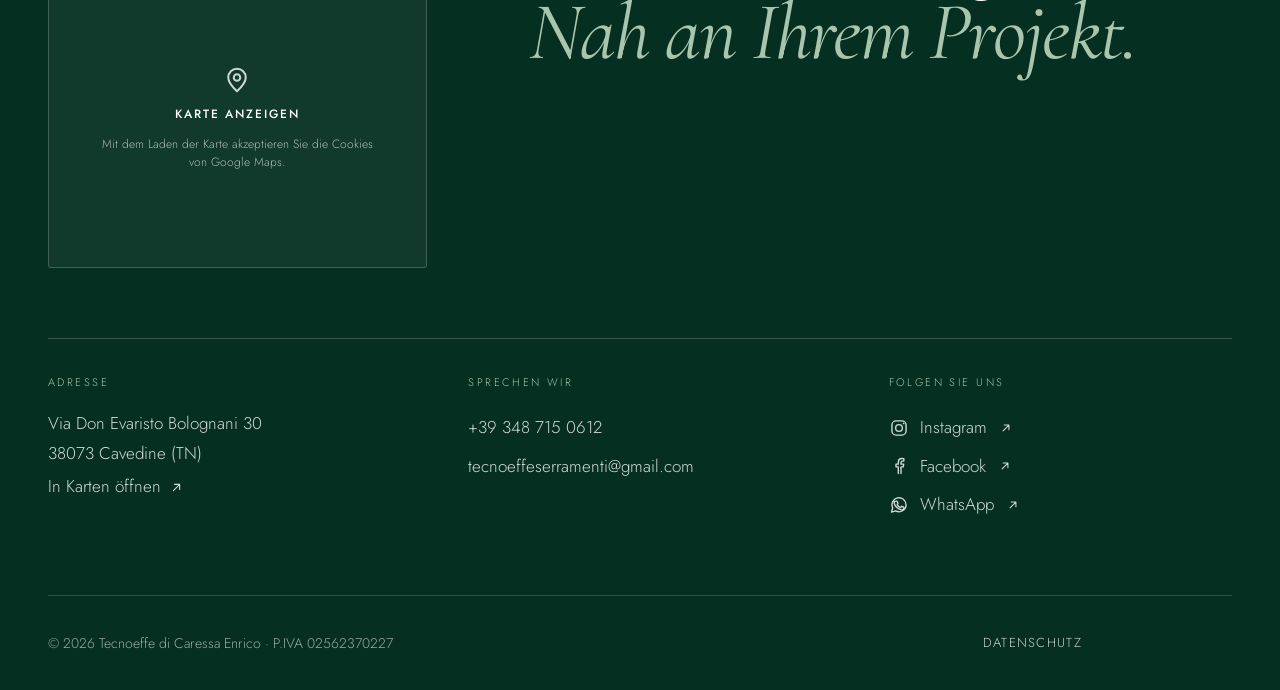
==== commit 02784021: "Logo leggibile sulla hero: verde chiaro del quadrato piu' alone scuro" ====
--- a/de/index.html
+++ b/de/index.html
@@ -149,8 +149,8 @@
         ]
       }
     </script>
-    <link rel="stylesheet" href="../styles.css?v=20260806-48" />
-    <script defer src="../script.js?v=20260806-48"></script>
+    <link rel="stylesheet" href="../styles.css?v=20260807-49" />
+    <script defer src="../script.js?v=20260807-49"></script>
   </head>
   <body data-static-page="home">
     <div class="progress-bar" aria-hidden="true"></div>
--- a/styles.css
+++ b/styles.css
@@ -64,7 +64,13 @@
 .site-header.scrolled::before { opacity: 0; }
 .brand { position: relative; display: flex; align-items: center; gap: 16px; min-width: 300px; }
 .brand > .brand-logo-viewport { position: relative; z-index: 1; display: block; width: 260px; flex: 0 0 auto; transition: width .45s var(--ease); }
-.brand-logo-viewport .brand-logo { display: block; width: 100%; max-width: none; height: auto; object-fit: initial; filter: none; }
+/* L'alone scuro sotto al logo e' la stessa cosa che gia' hanno titolo, occhiello e
+   voci del menu: serve a staccare le lettere dalla trama della foto, non a leggersi
+   come ombra. Senza, la "Effe" verde spariva su tre hero su quattro - il fondo
+   dietro alla scritta ha luminanza 0,16 e il verde pure. Si spegne a barra opaca,
+   dove sotto non c'e' piu' una foto. */
+.brand-logo-viewport .brand-logo { display: block; width: 100%; max-width: none; height: auto; object-fit: initial; filter: drop-shadow(0 1px 2px rgba(3,18,13,.55)) drop-shadow(0 2px 18px rgba(3,18,13,.55)); }
+.site-header.scrolled .brand-logo-viewport .brand-logo { filter: none; }
 .site-header.scrolled .brand-logo-viewport { width: 242px; }
 .site-header nav { display: flex; align-items: center; gap: 31px; }
 .site-header nav > a:not(.nav-cta) { position: relative; font-size: 12px; font-weight: 500; letter-spacing: .17em; text-transform: uppercase; }
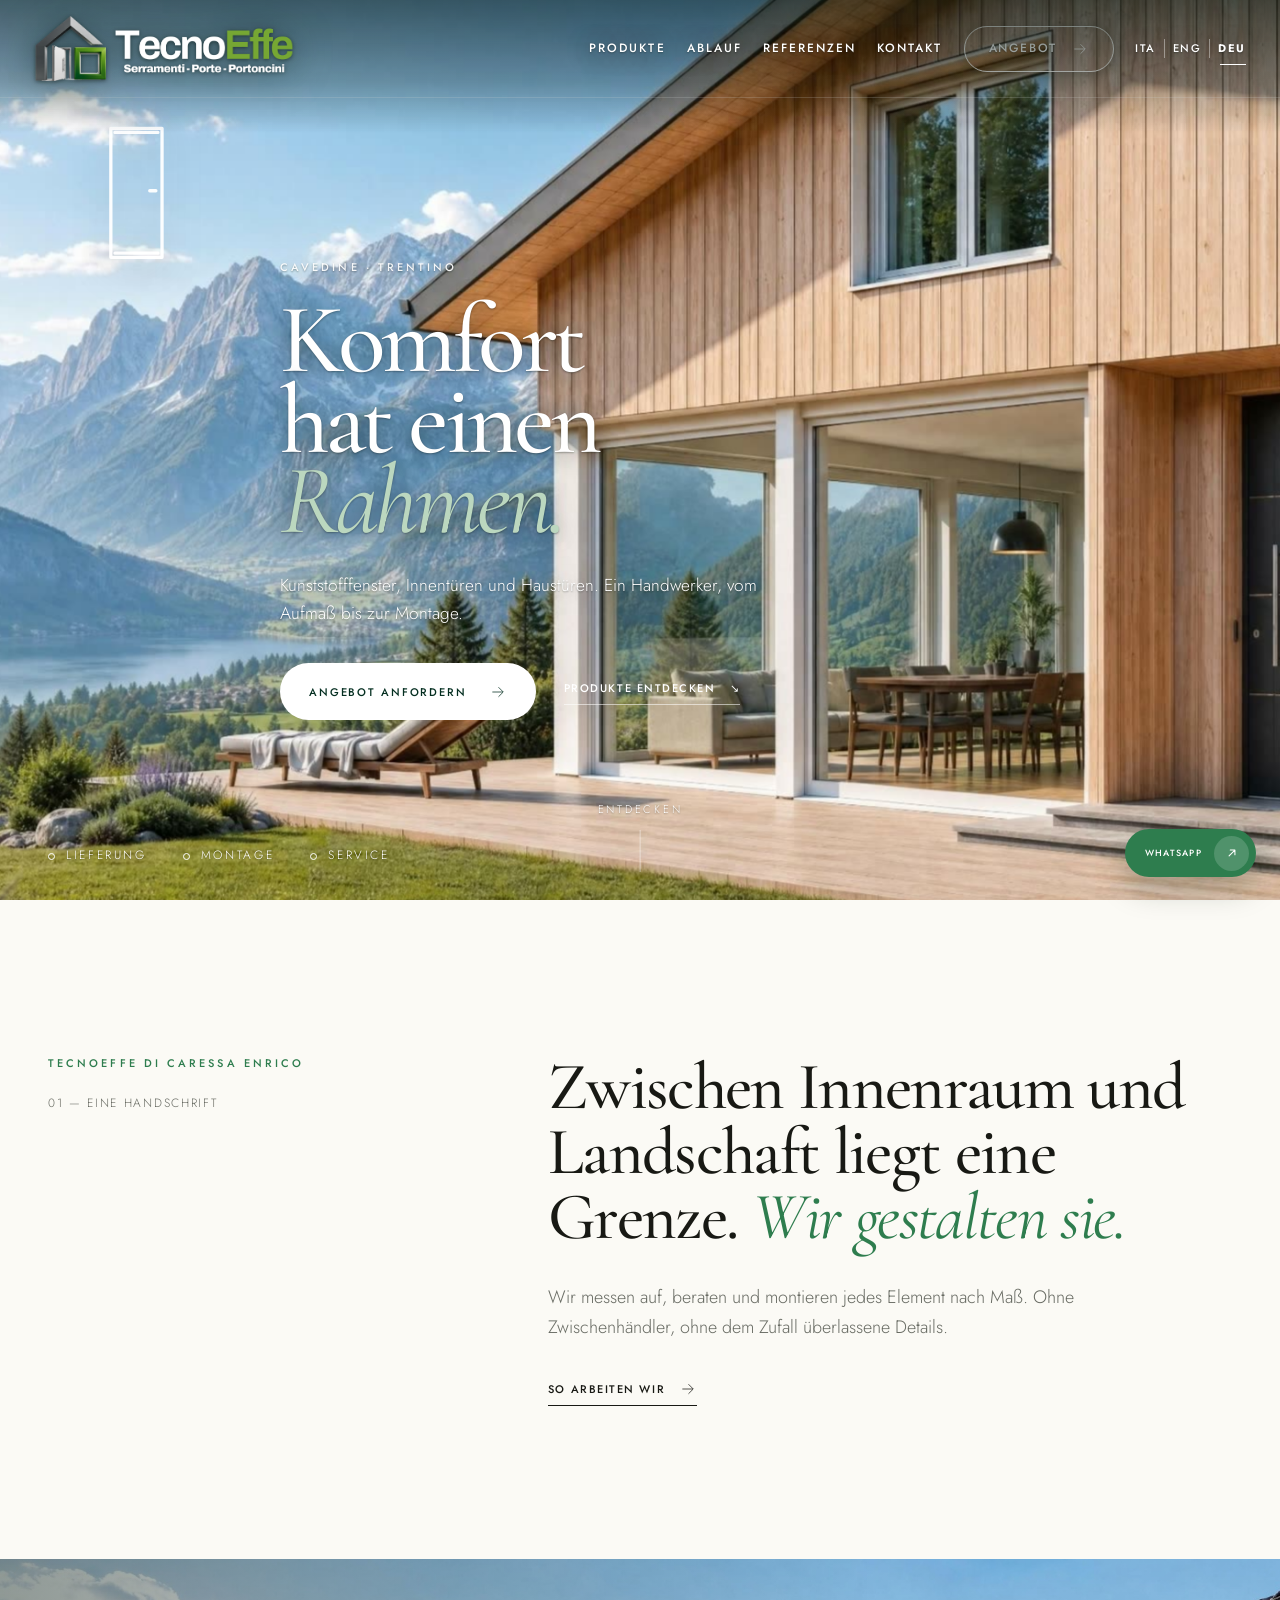
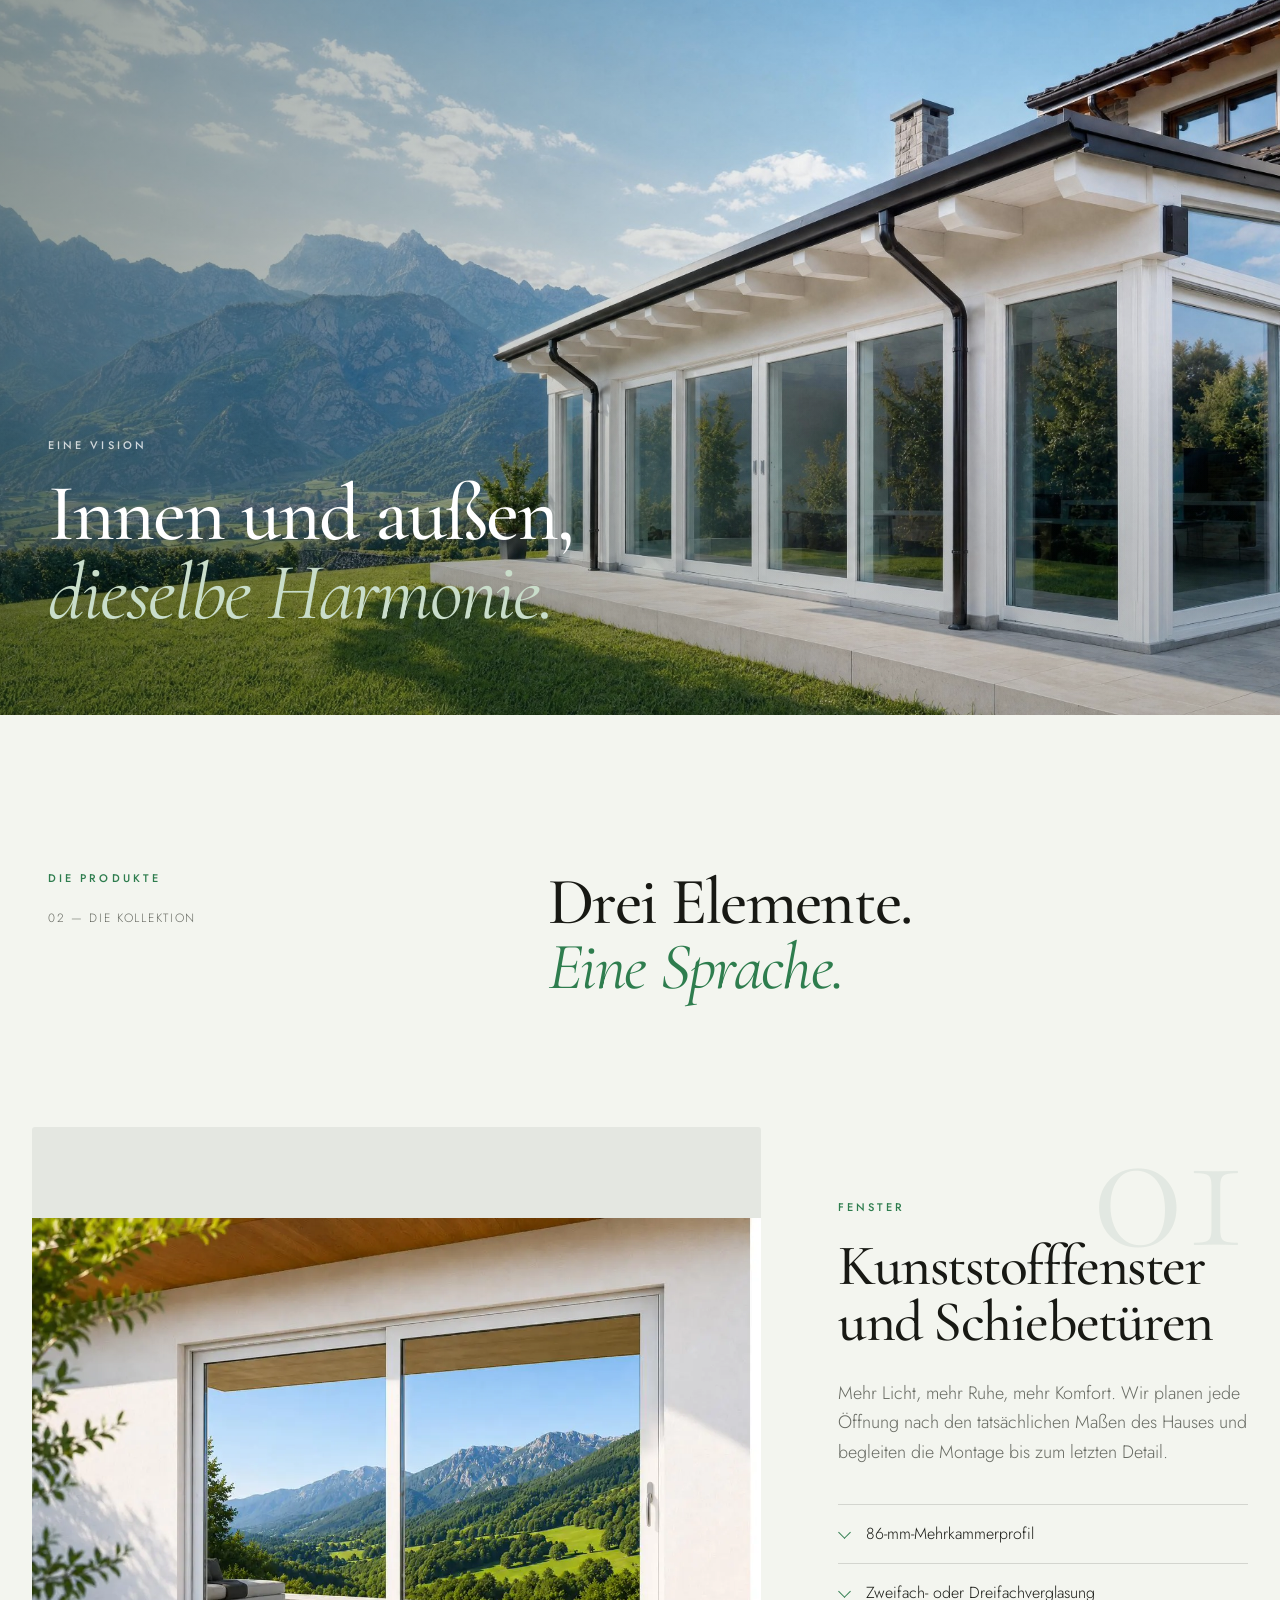
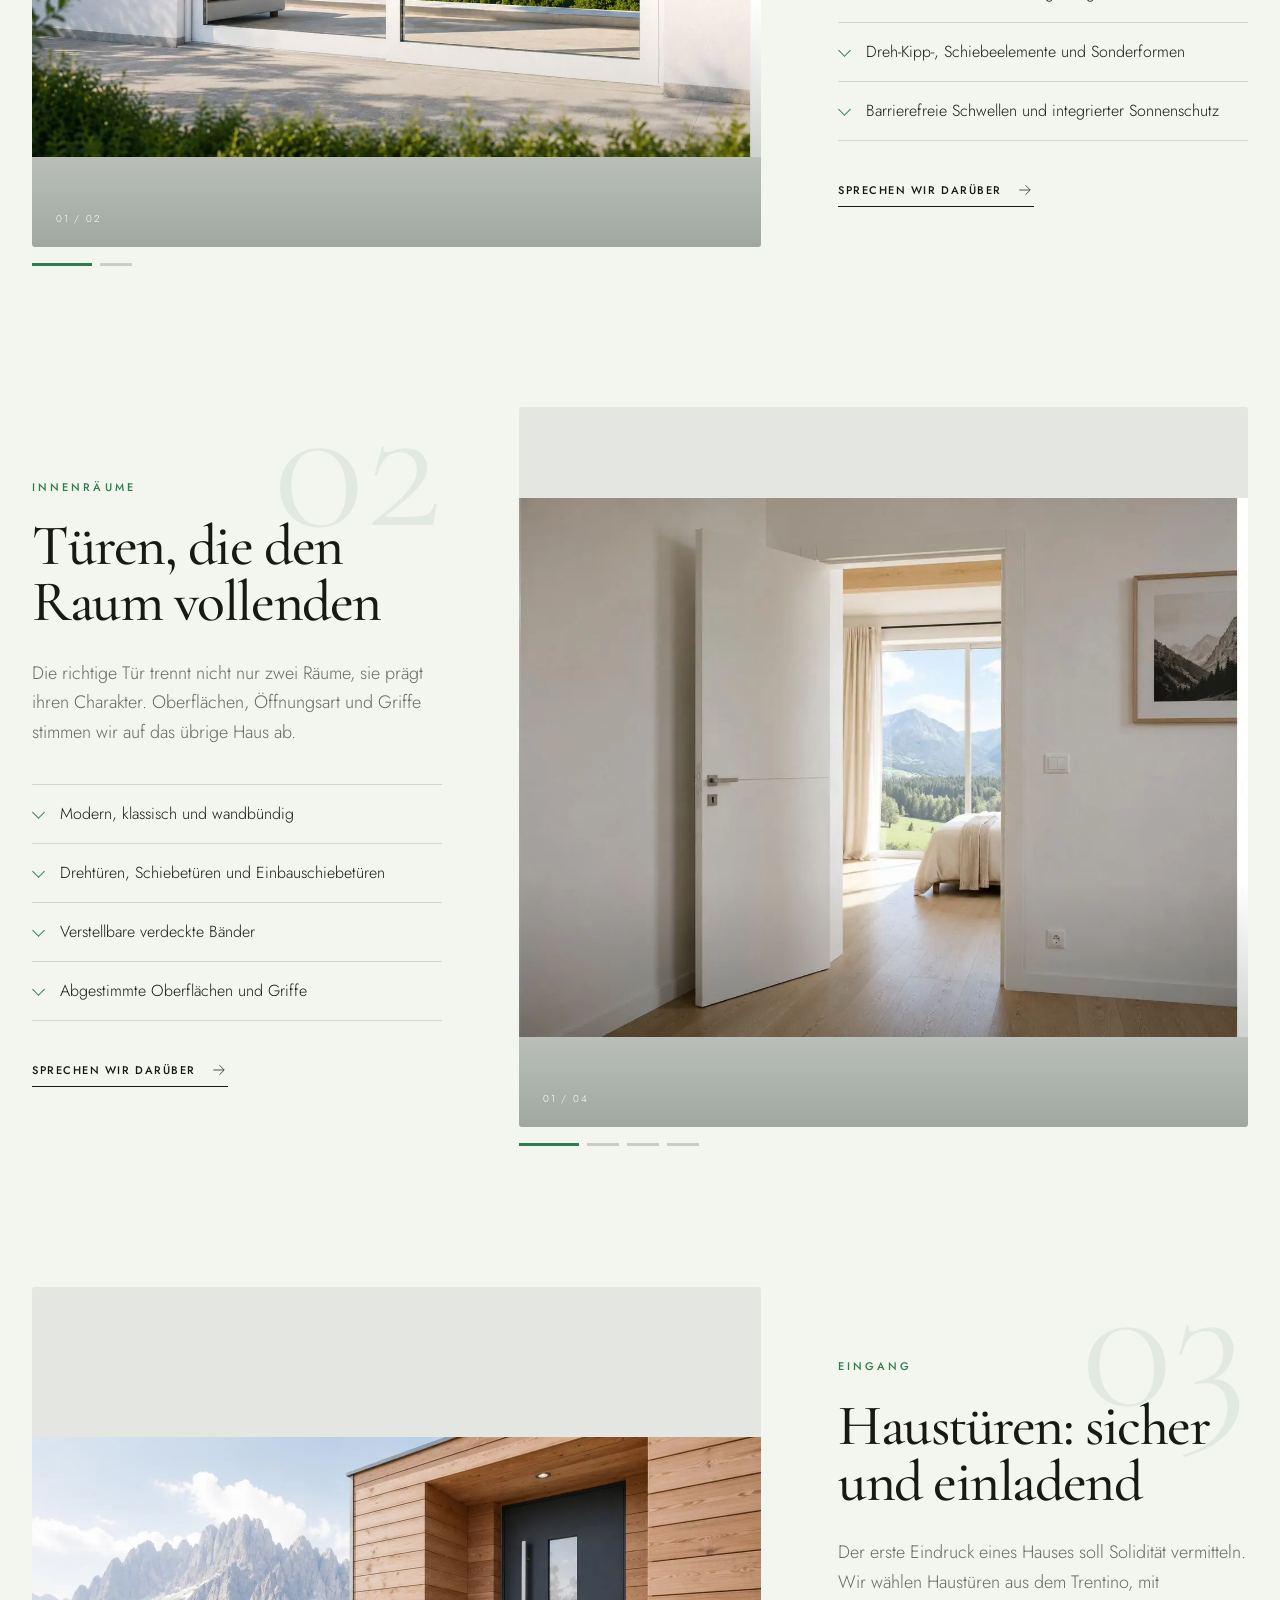
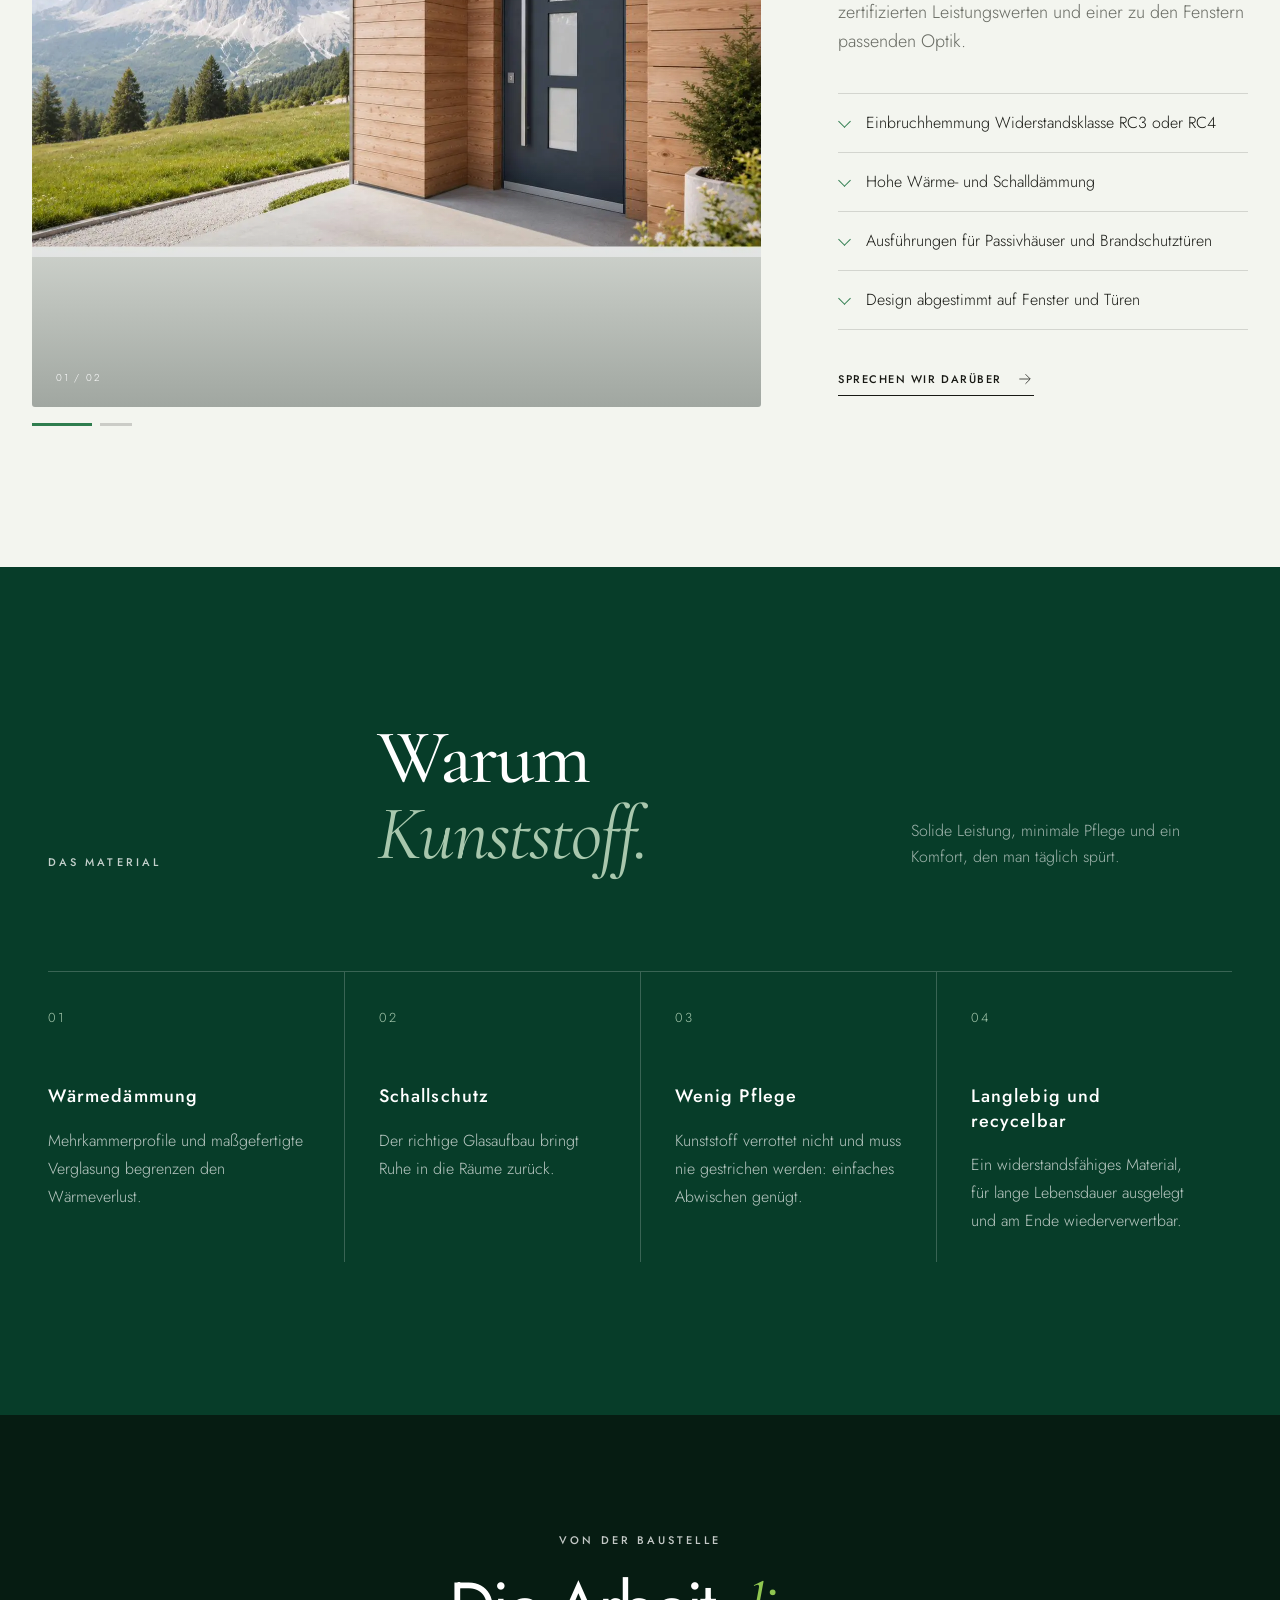
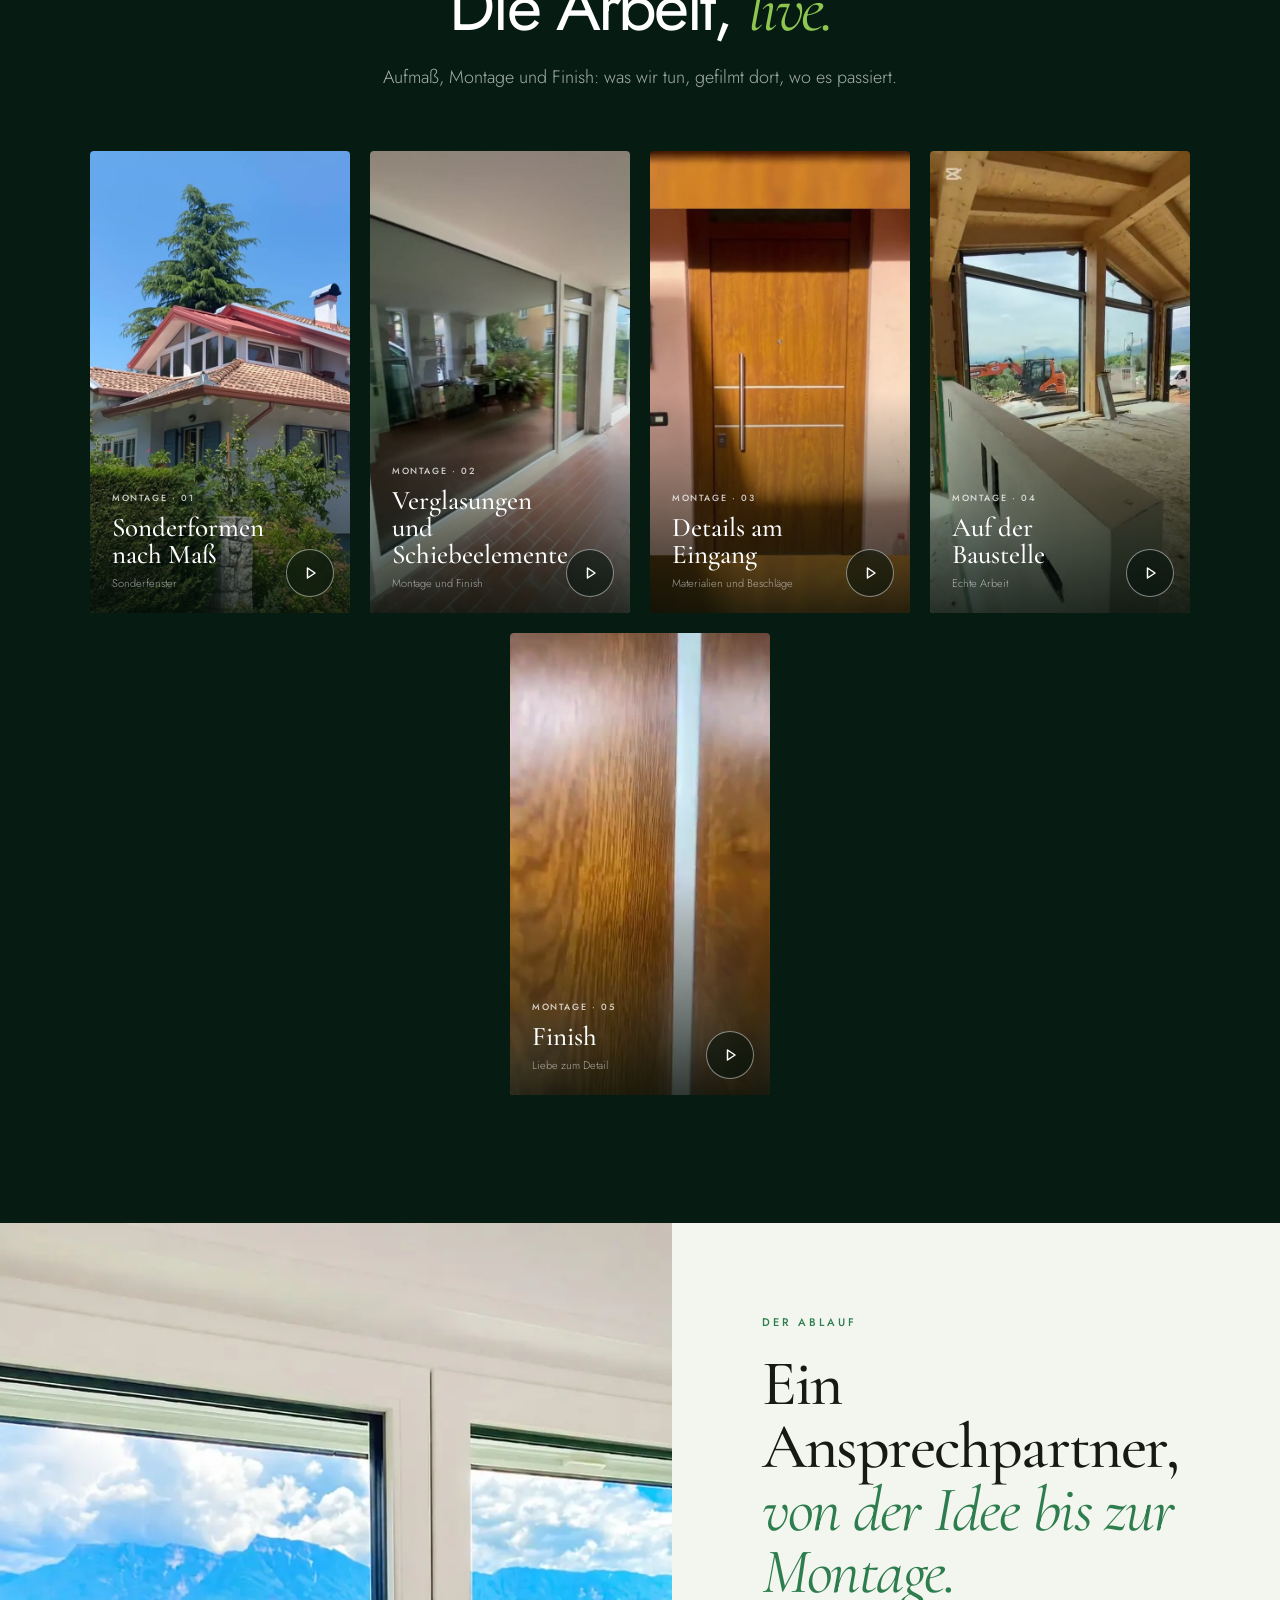
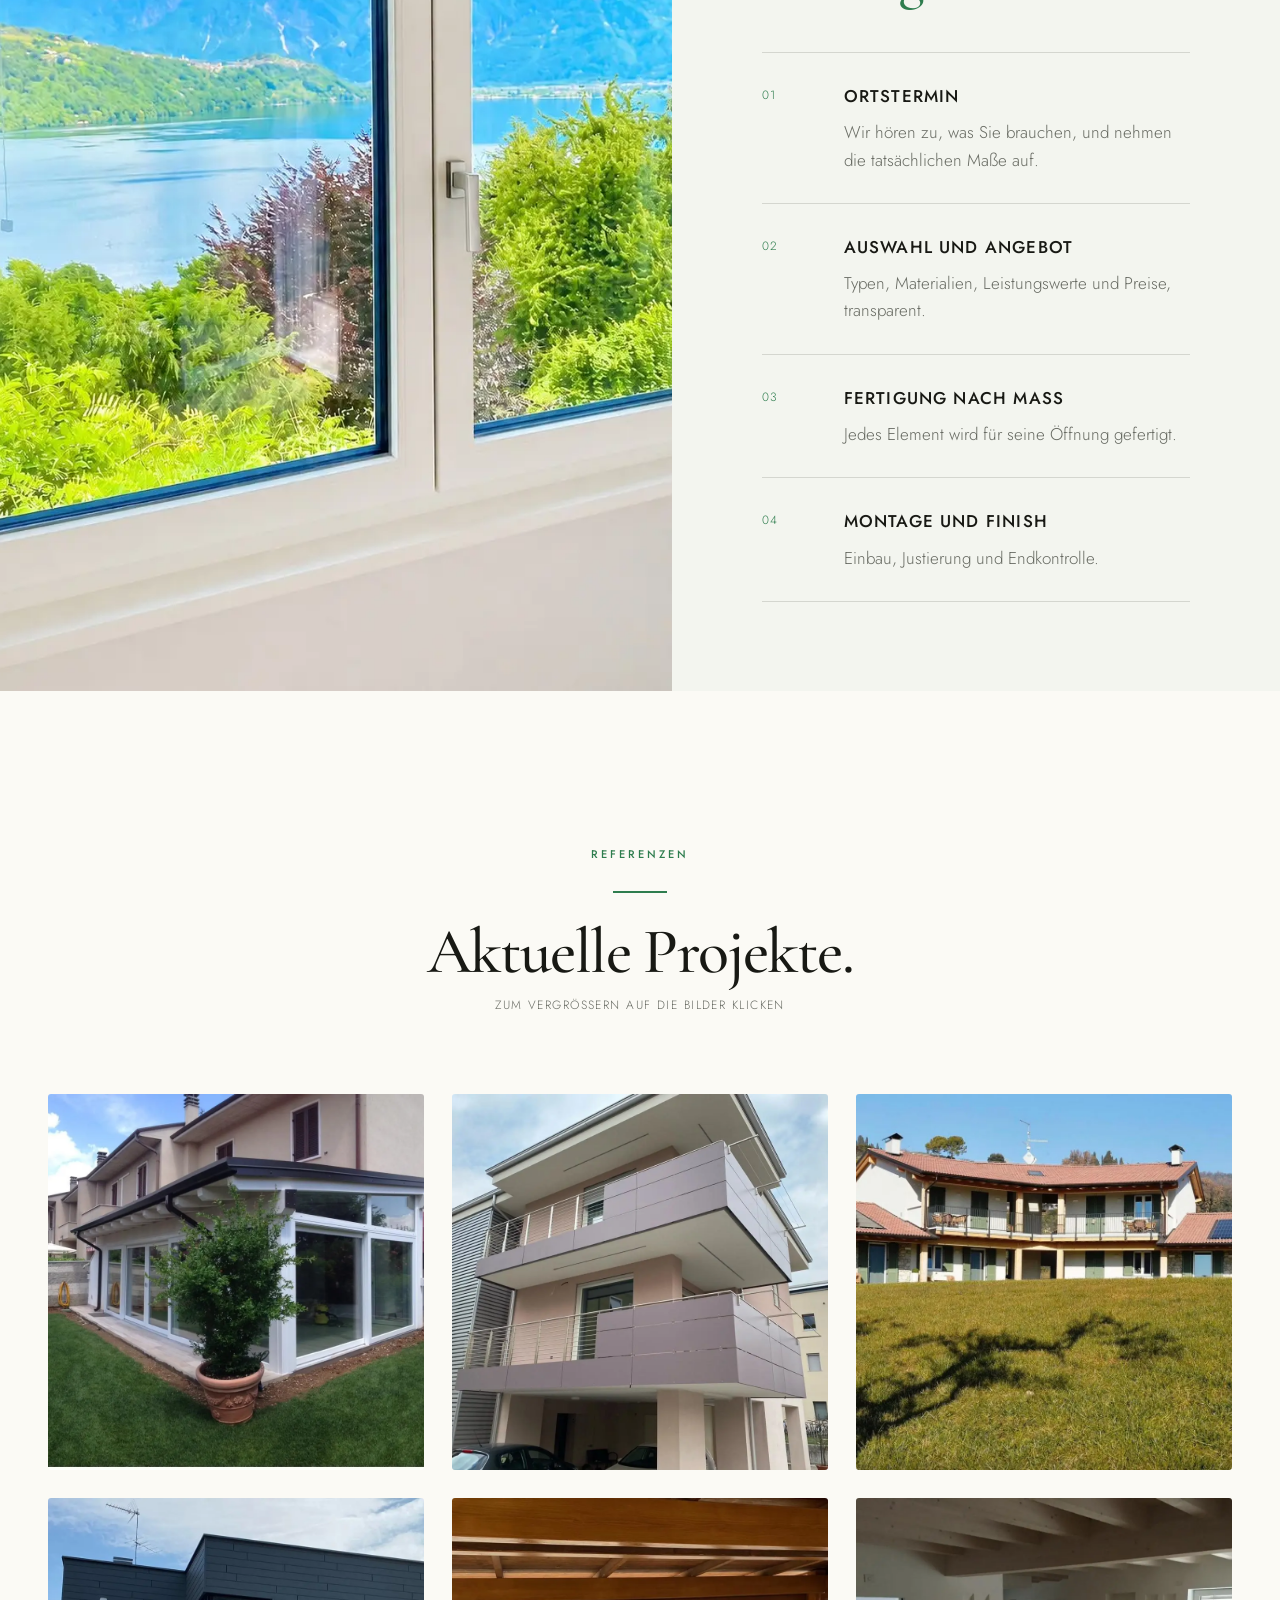
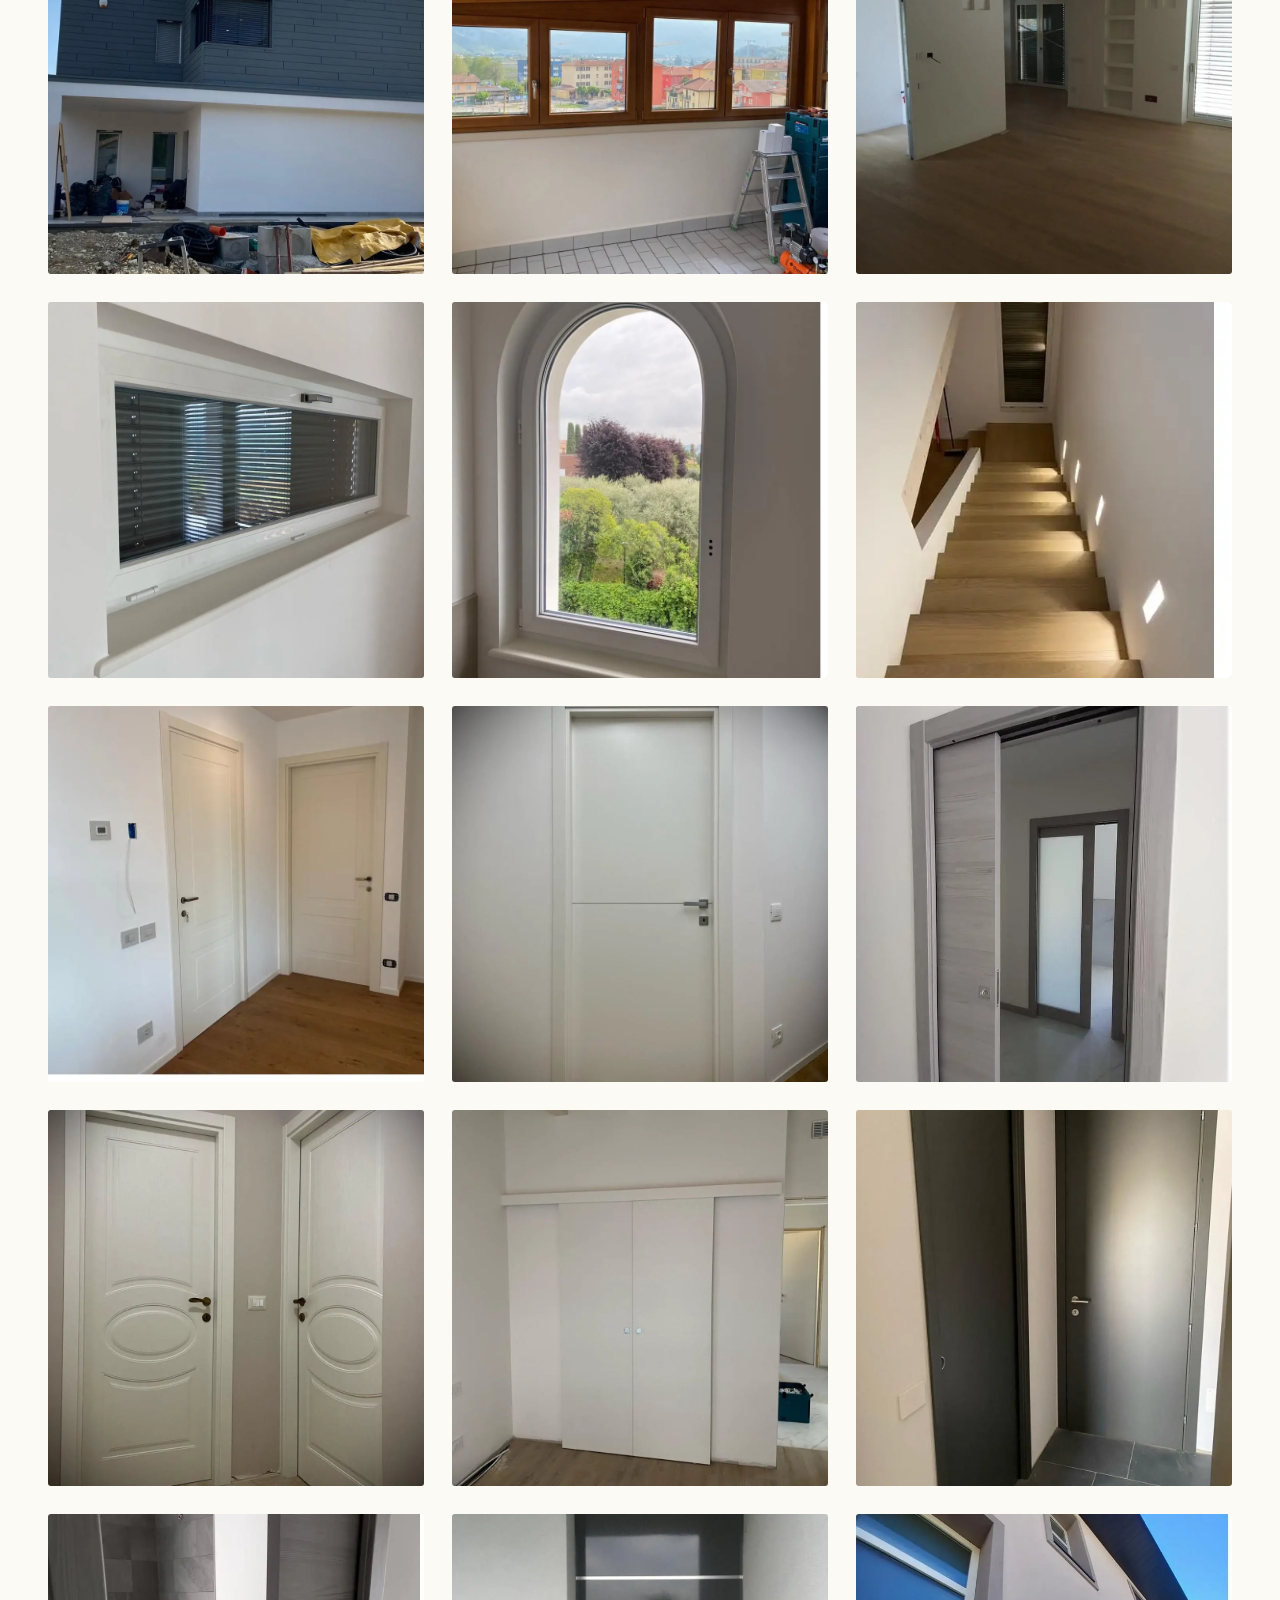
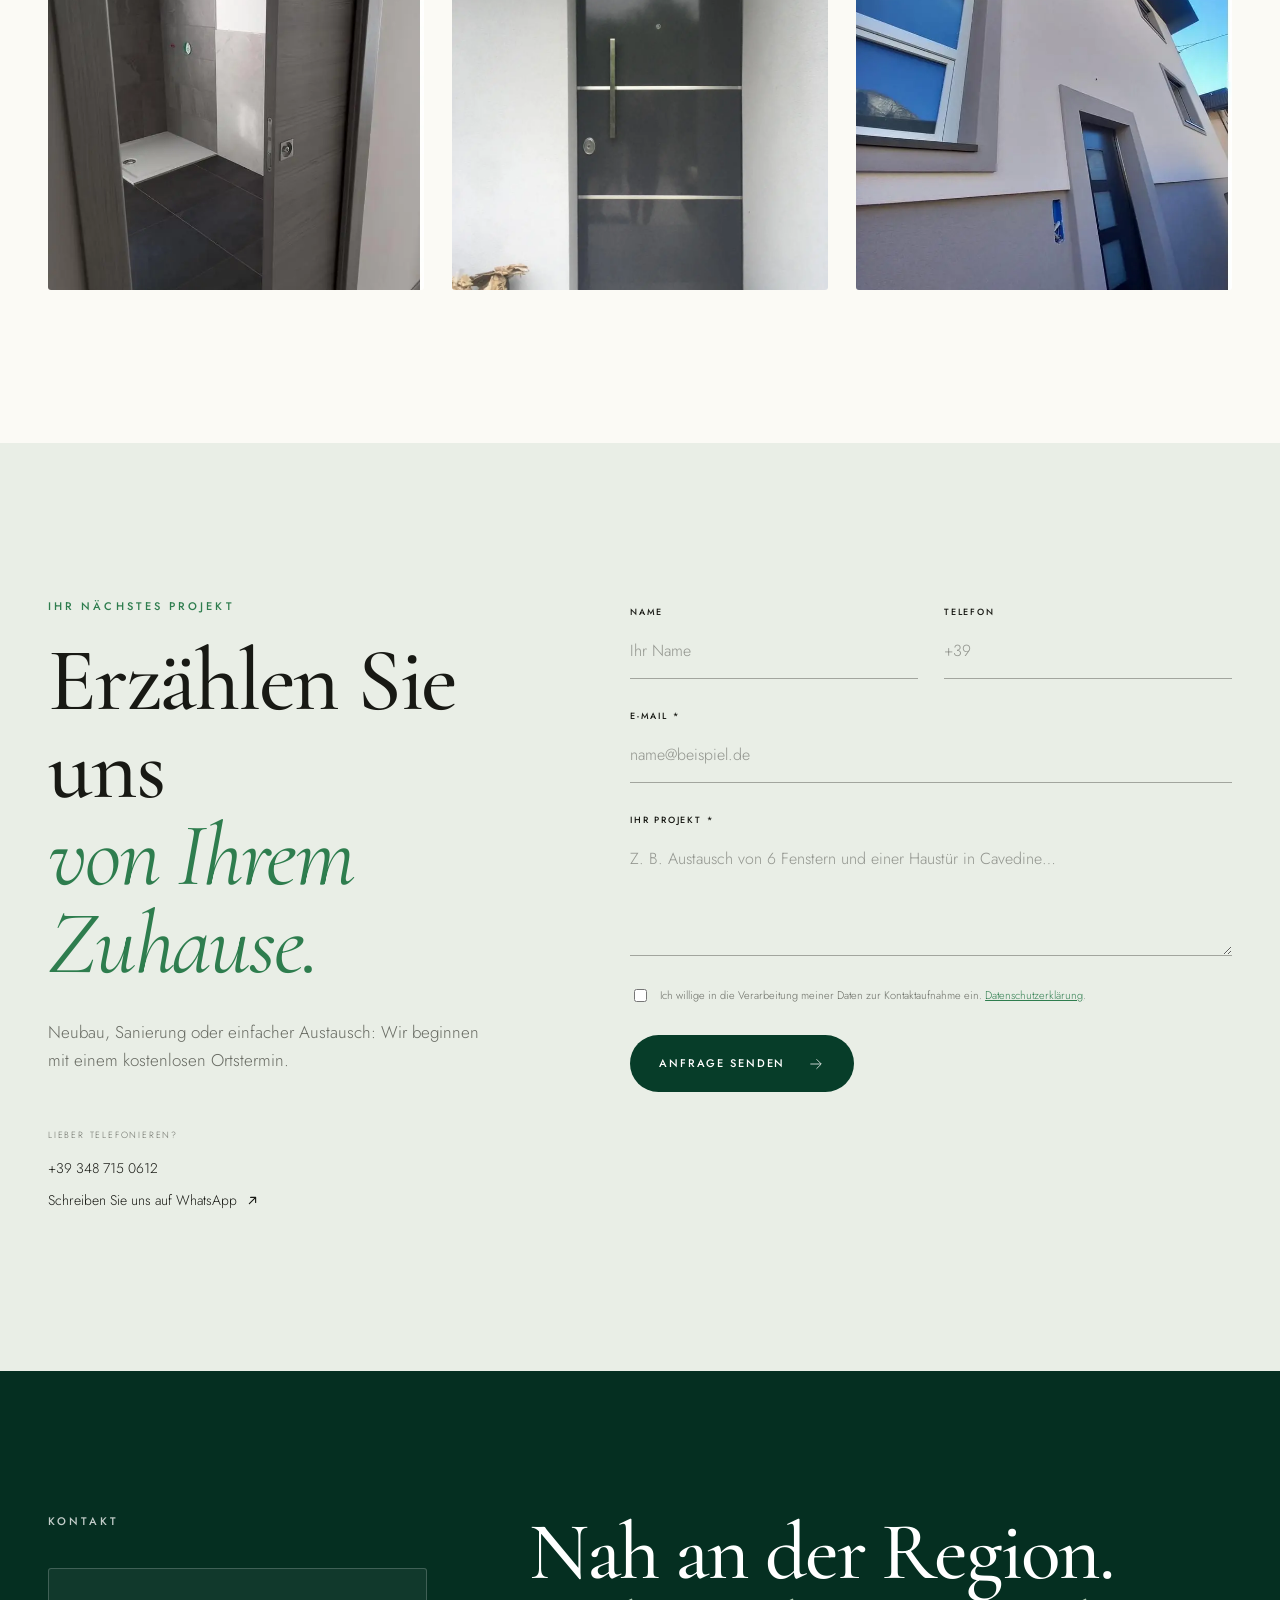
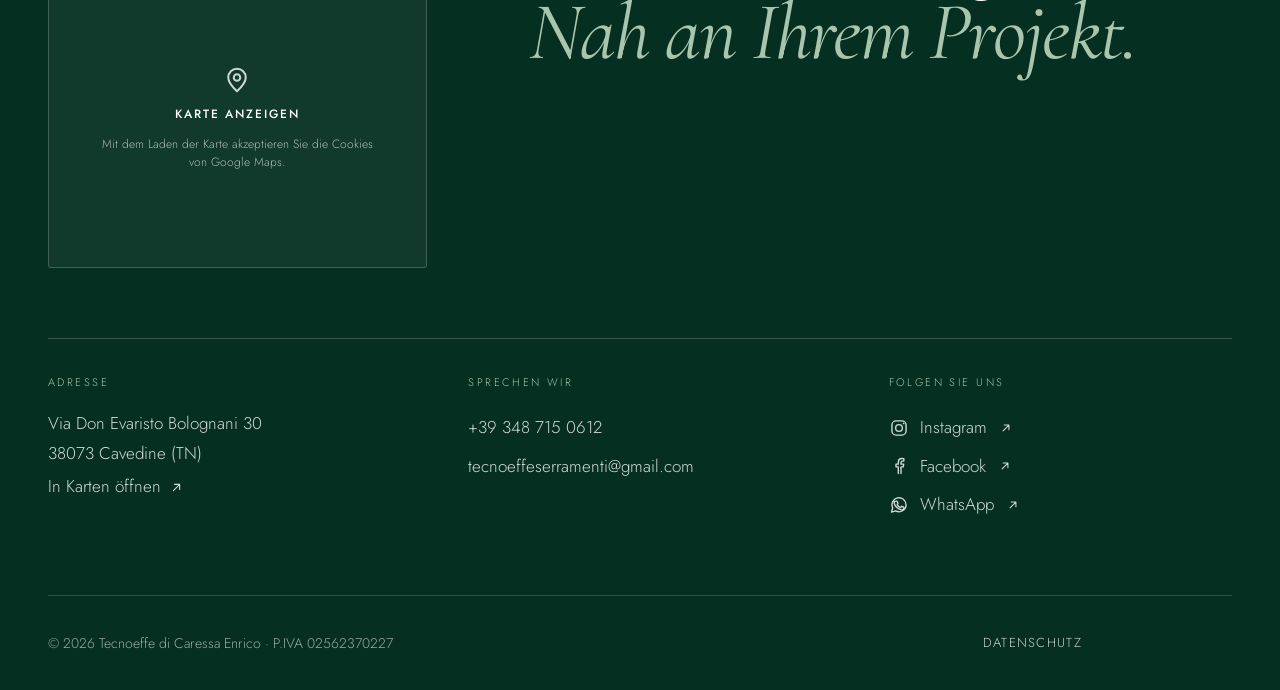
==== commit 439965ee: "SEO: pagina 404, JSON-LD esteso, og:locale:alternate, meta privacy" ====
--- a/de/index.html
+++ b/de/index.html
@@ -57,6 +57,8 @@
     />
     <meta property="og:type" content="website" />
     <meta property="og:locale" content="de_DE" />
+    <meta property="og:locale:alternate" content="en_GB" />
+    <meta property="og:locale:alternate" content="it_IT" />
     <meta
       property="og:url"
       content="https://zvmk8prz4d-stack.github.io/TecnoEffe_Website/de/"
@@ -117,12 +119,15 @@
     <script type="application/ld+json">
       {
         "@context": "https://schema.org",
-        "@type": "LocalBusiness",
+        "@type": ["LocalBusiness", "HomeAndConstructionBusiness"],
         "@id": "https://zvmk8prz4d-stack.github.io/TecnoEffe_Website/#business",
         "name": "Tecnoeffe di Caressa Enrico",
+        "legalName": "Tecnoeffe di Caressa Enrico",
         "description": "Lieferung und Montage von Kunststofffenstern, Innentüren und Haustüren in Cavedine, Valle dei Laghi und Trient.",
         "url": "https://zvmk8prz4d-stack.github.io/TecnoEffe_Website/",
         "image": "https://zvmk8prz4d-stack.github.io/TecnoEffe_Website/posters/hero-01.jpg",
+        "logo": "https://zvmk8prz4d-stack.github.io/TecnoEffe_Website/img/logo-tecnoeffe-casetta.png",
+        "hasMap": "https://www.google.com/maps/search/?api=1&query=Via+Don+Evaristo+Bolognani+30,+38073+Cavedine+TN",
         "telephone": "+39 348 715 0612",
         "email": "tecnoeffeserramenti@gmail.com",
         "vatID": "02562370227",
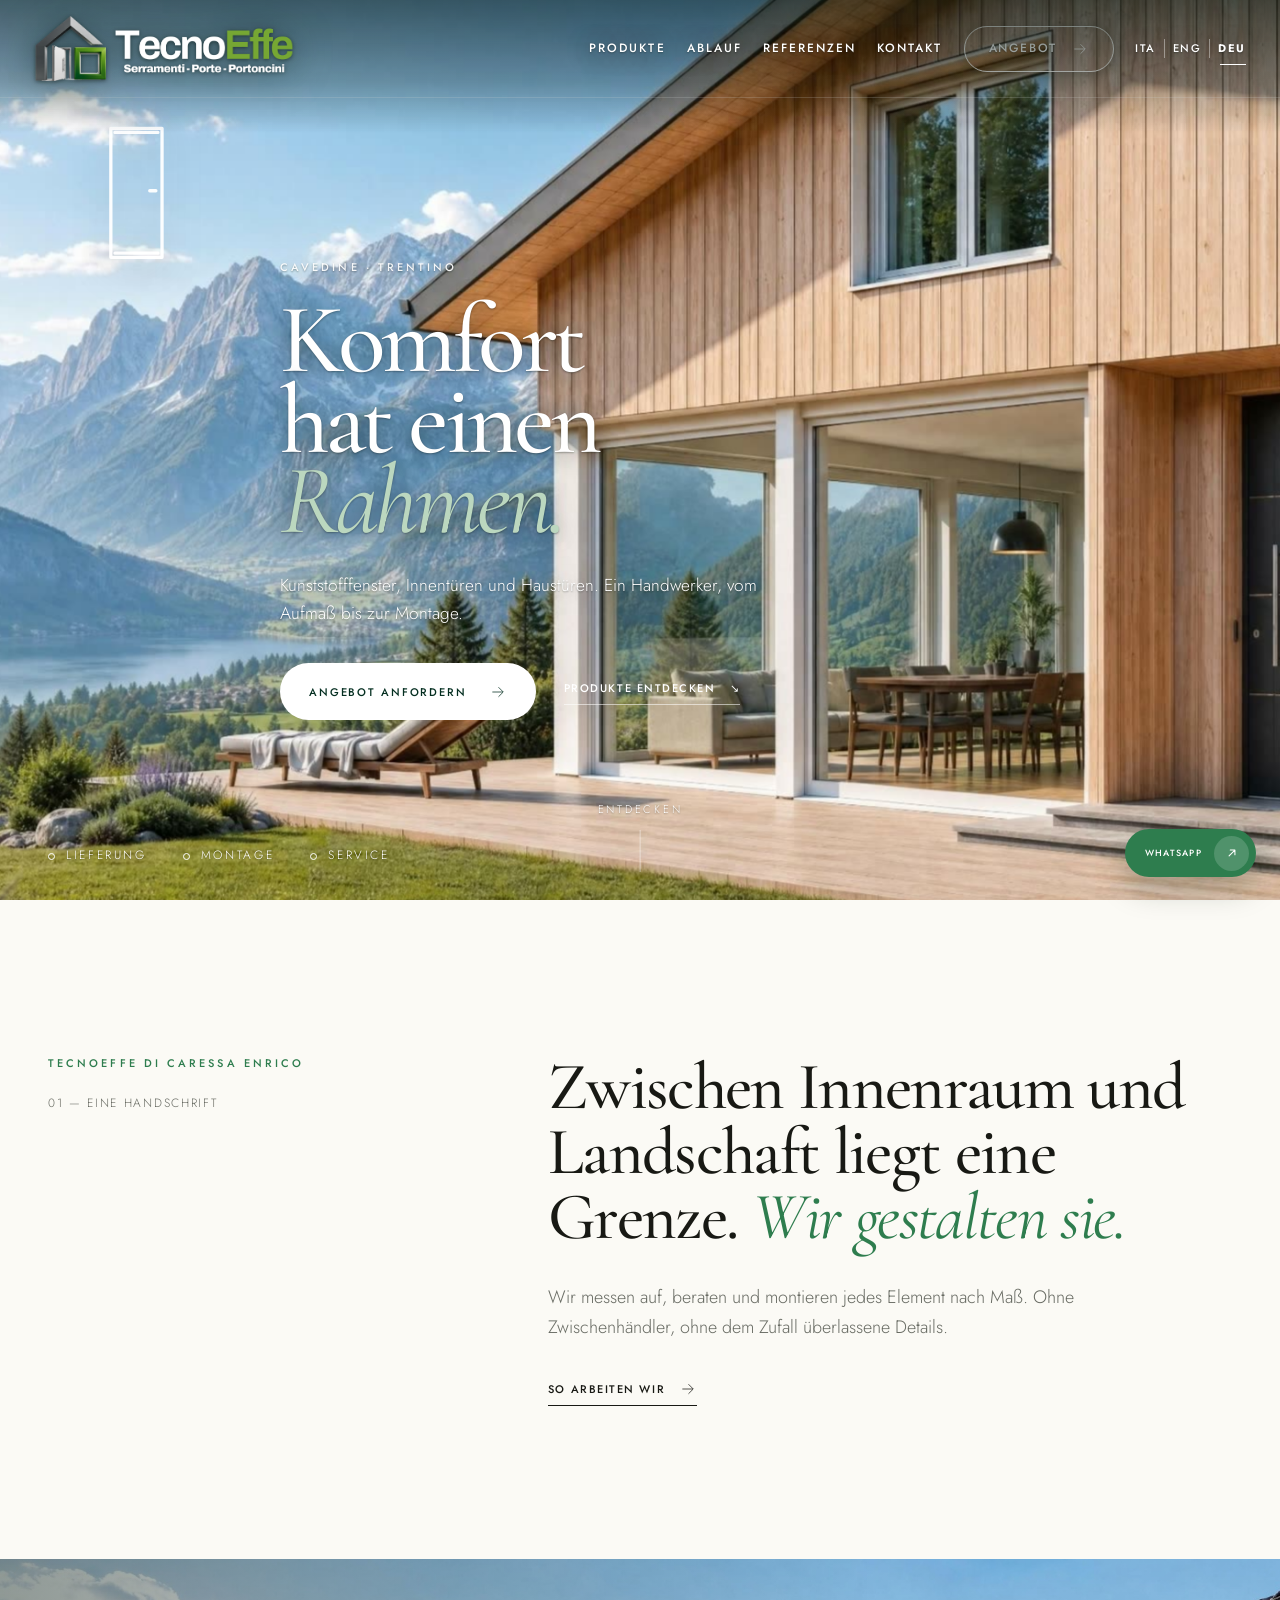
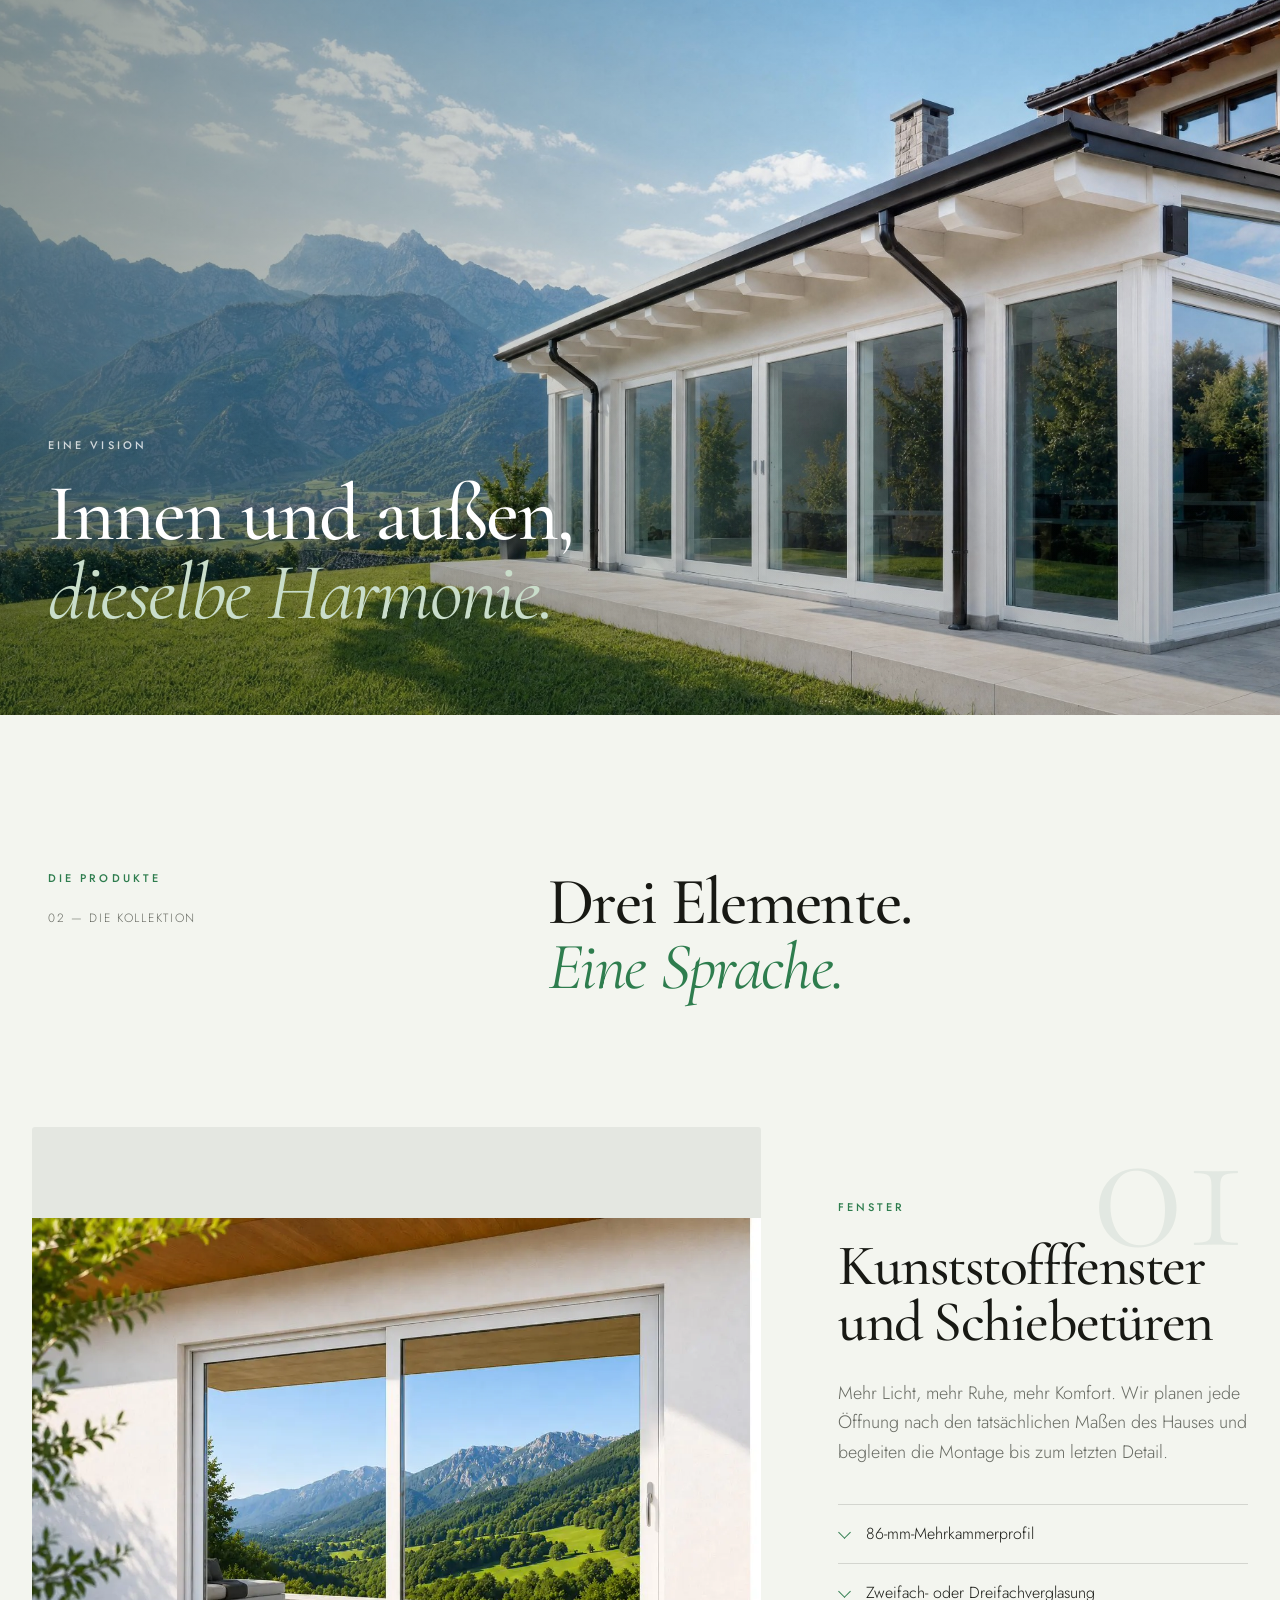
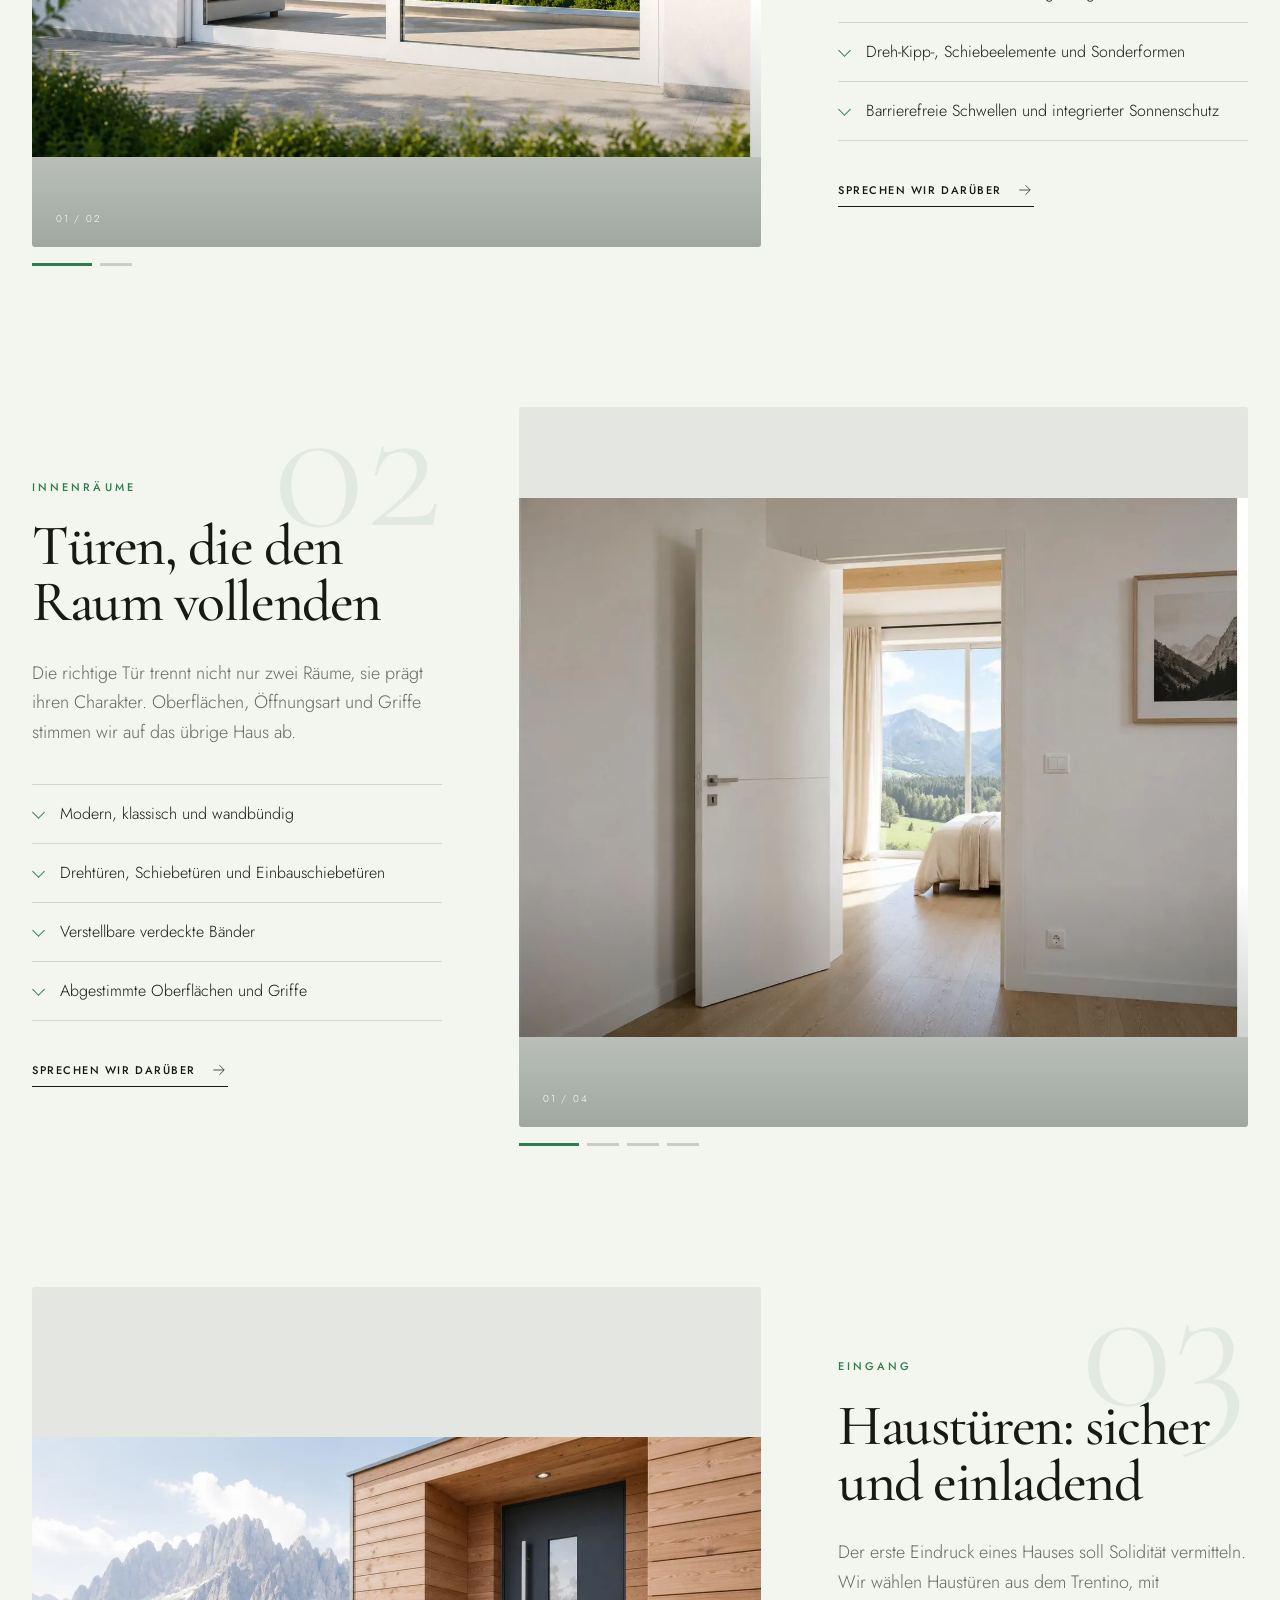
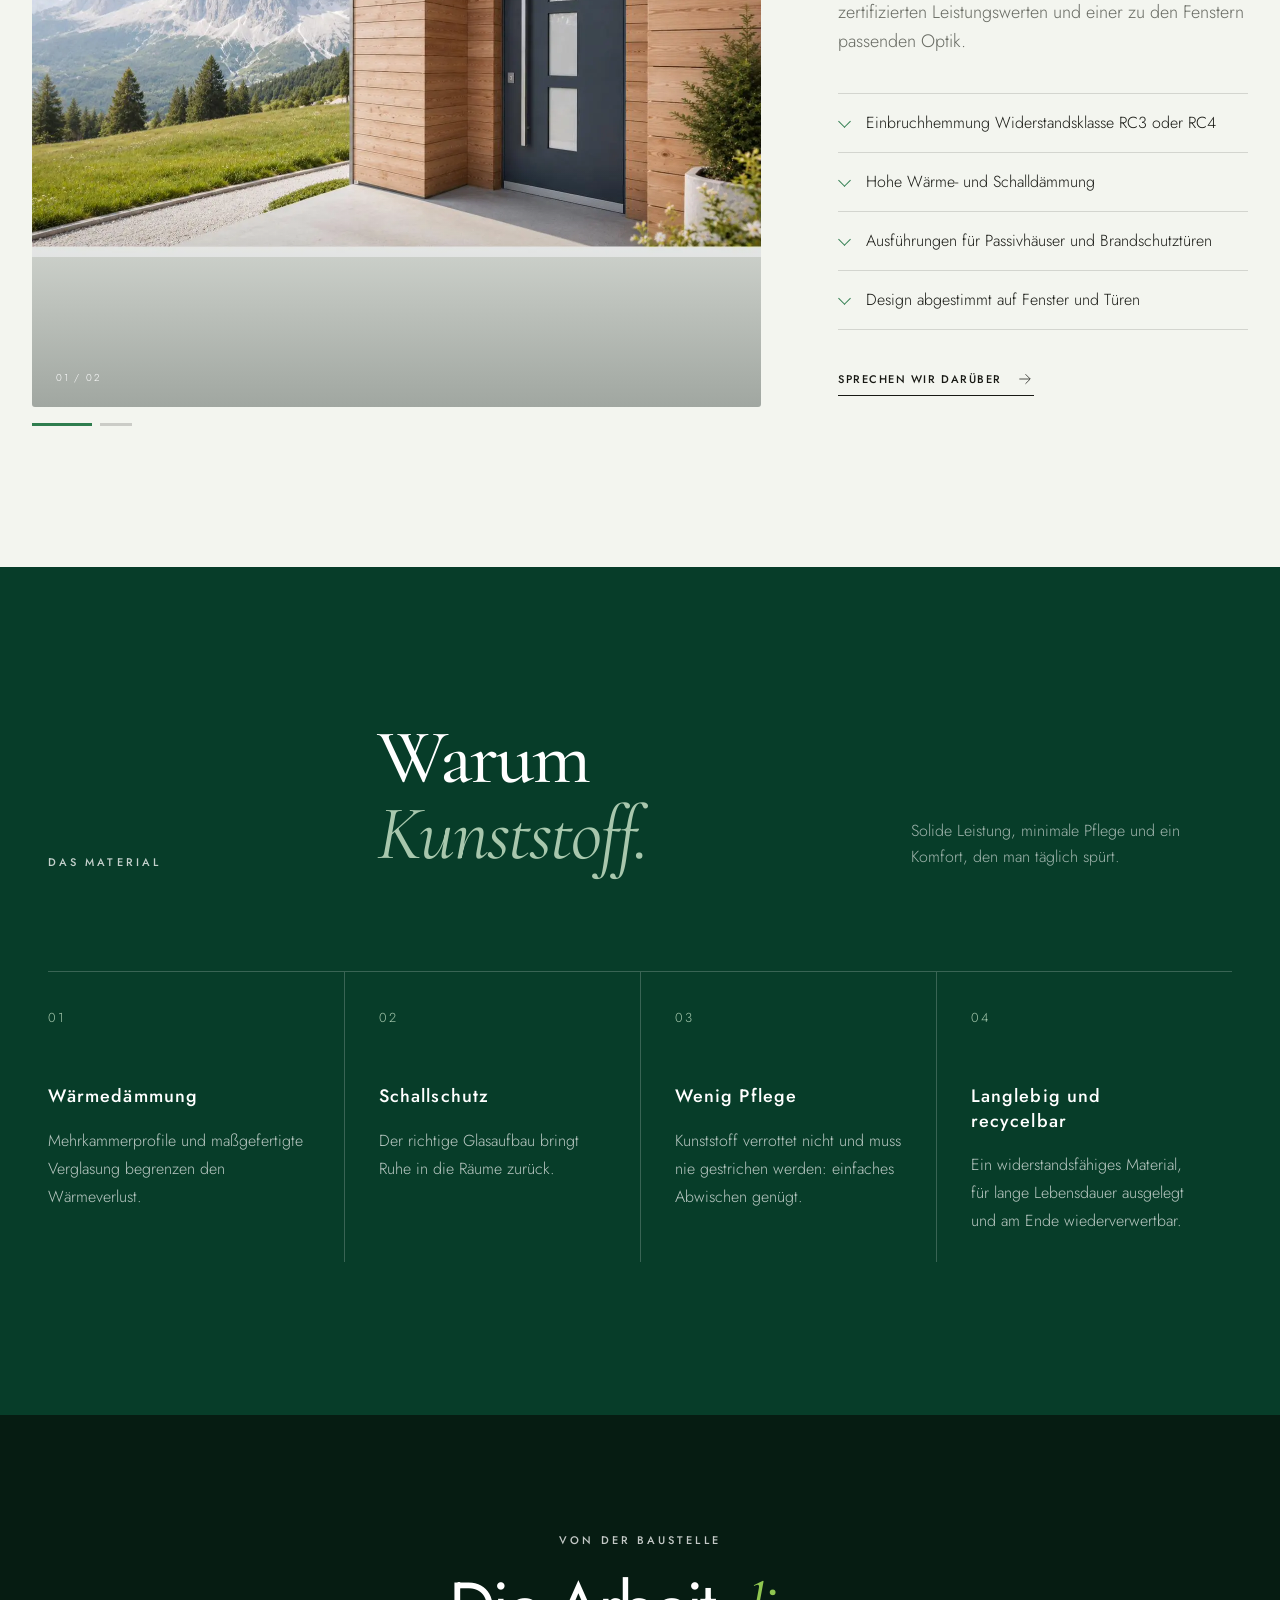
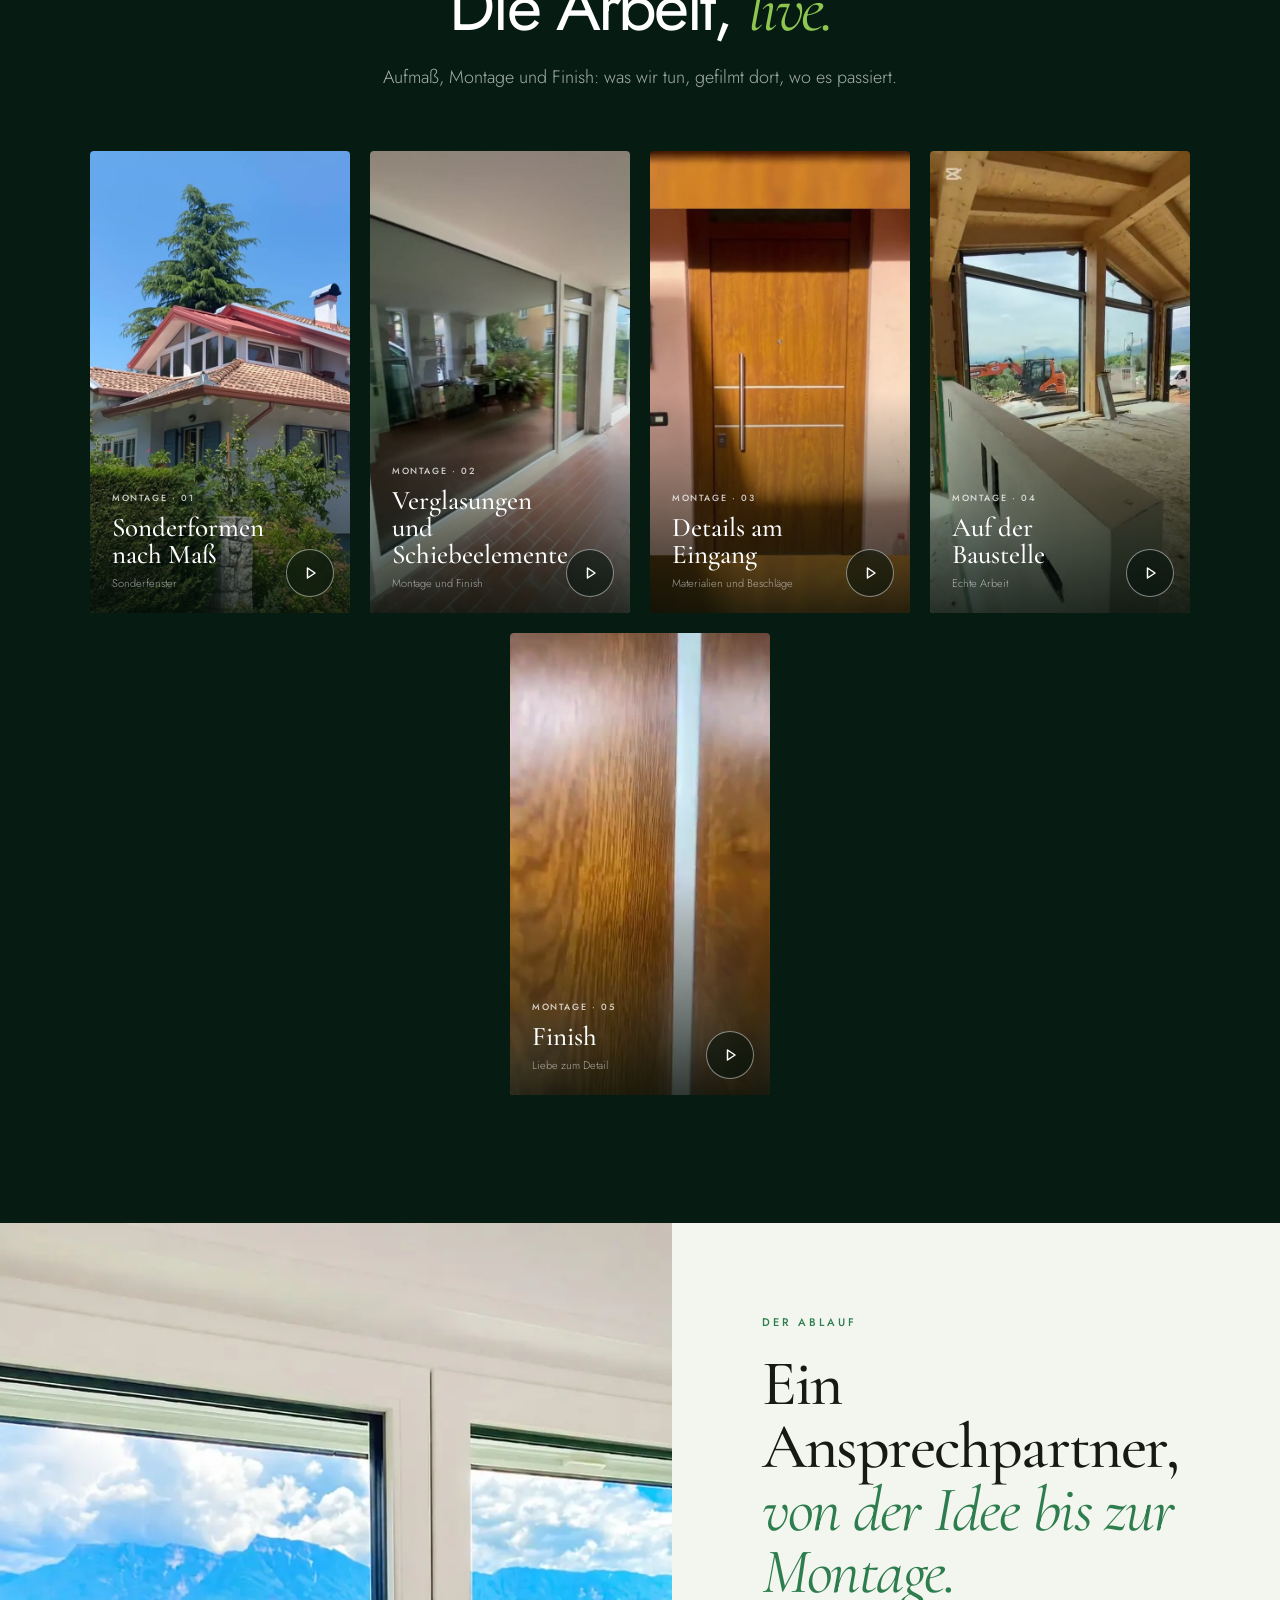
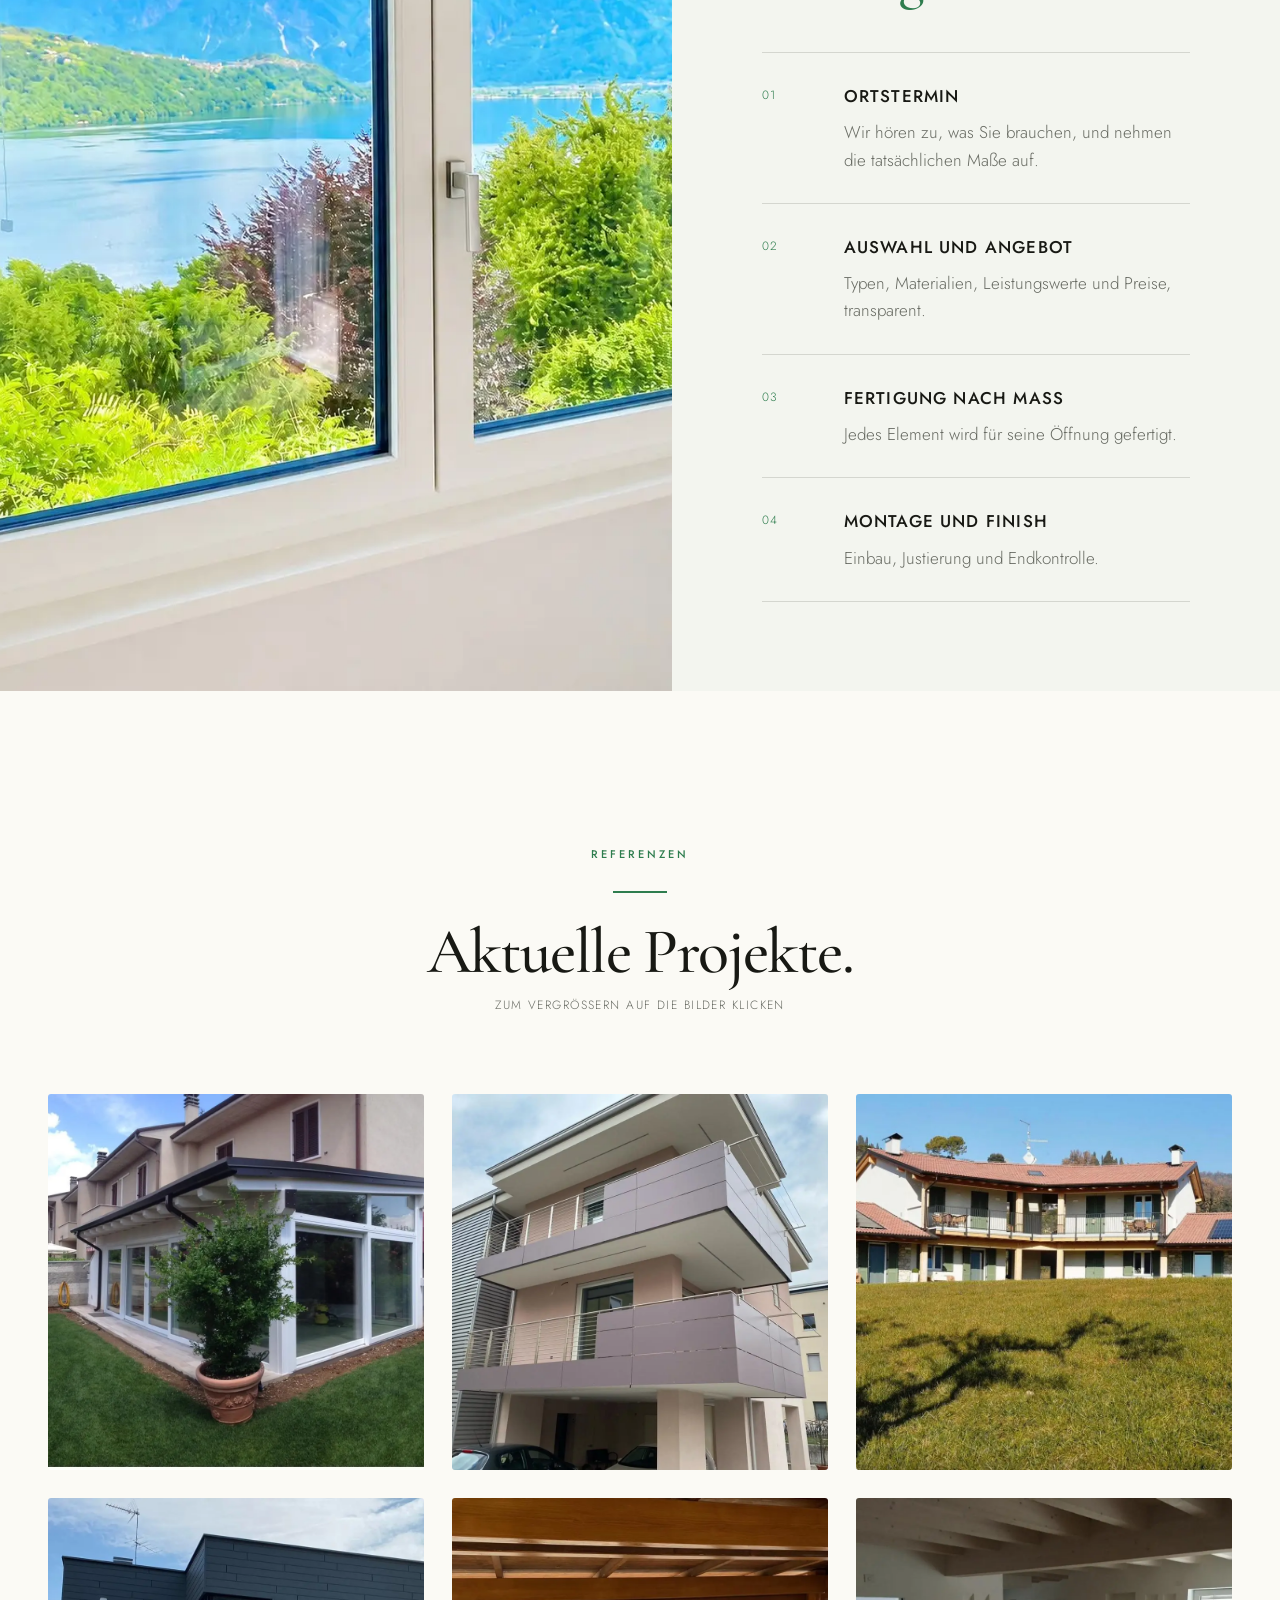
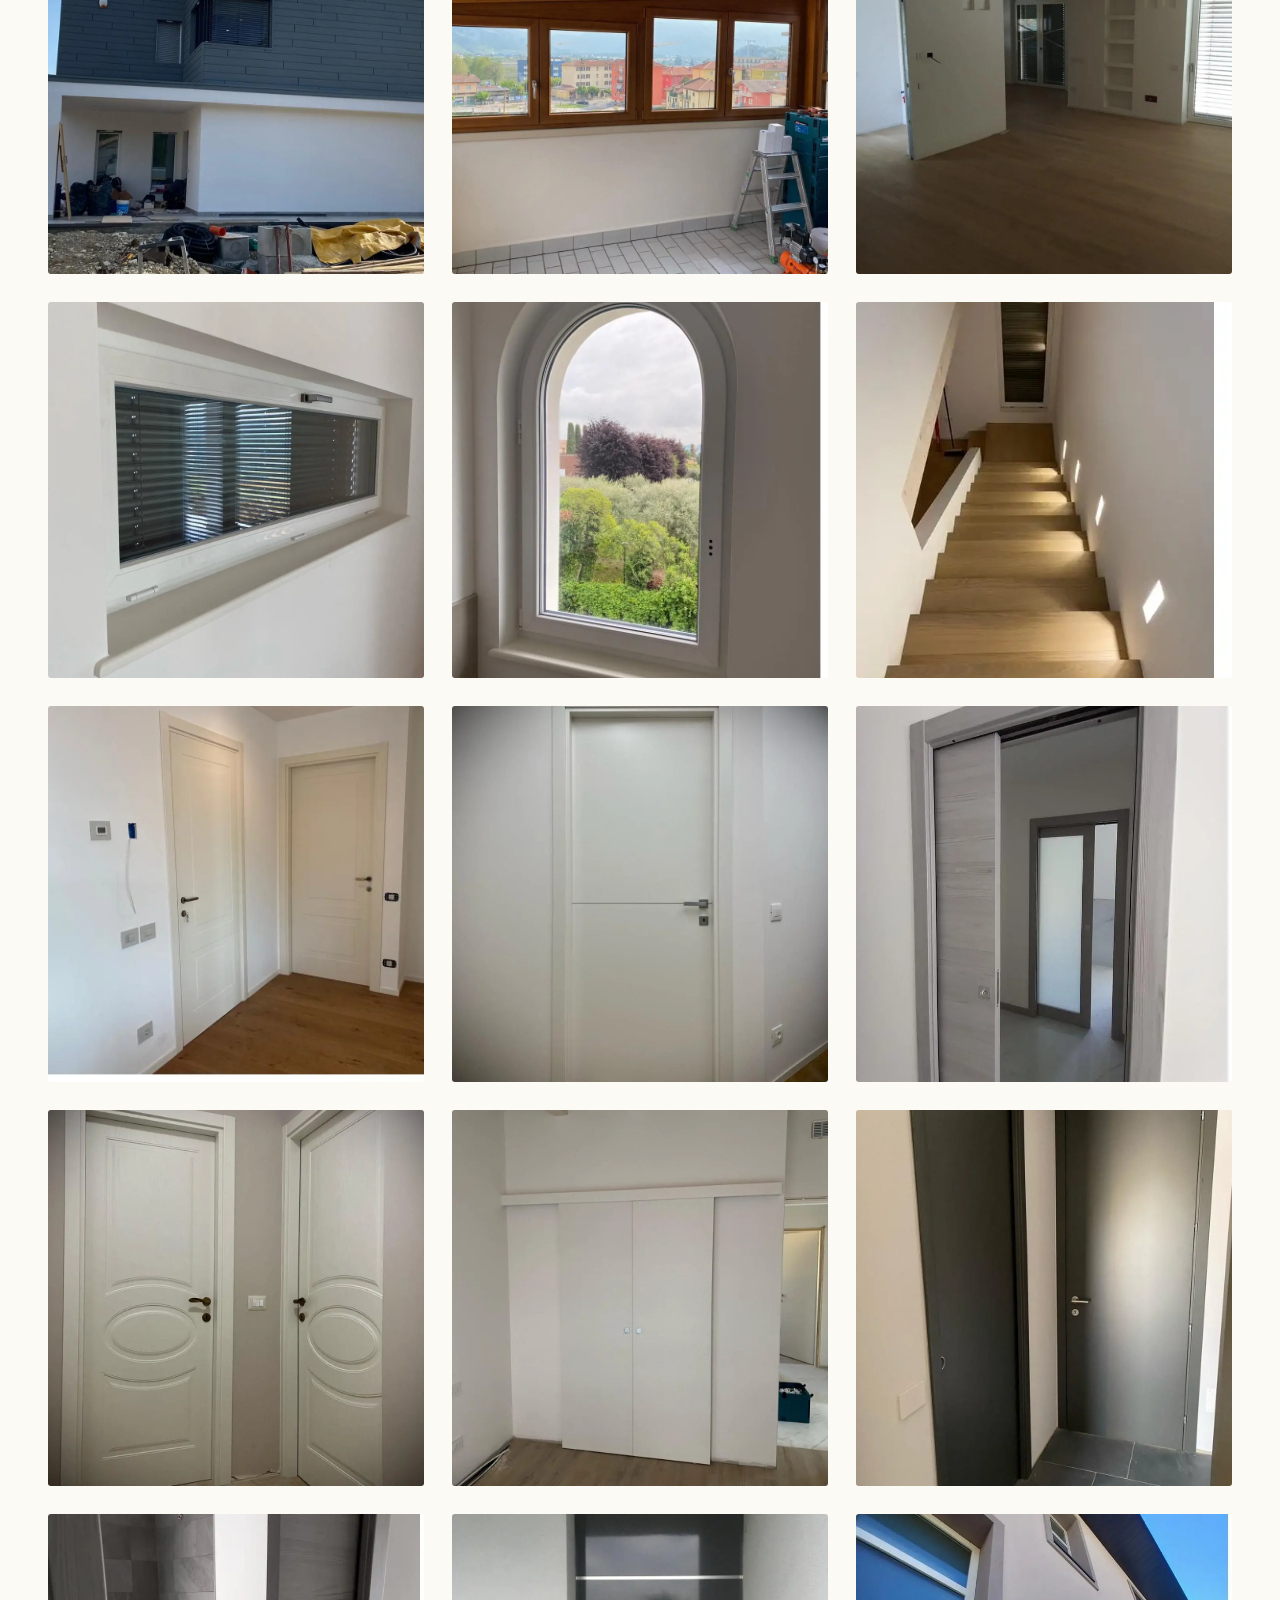
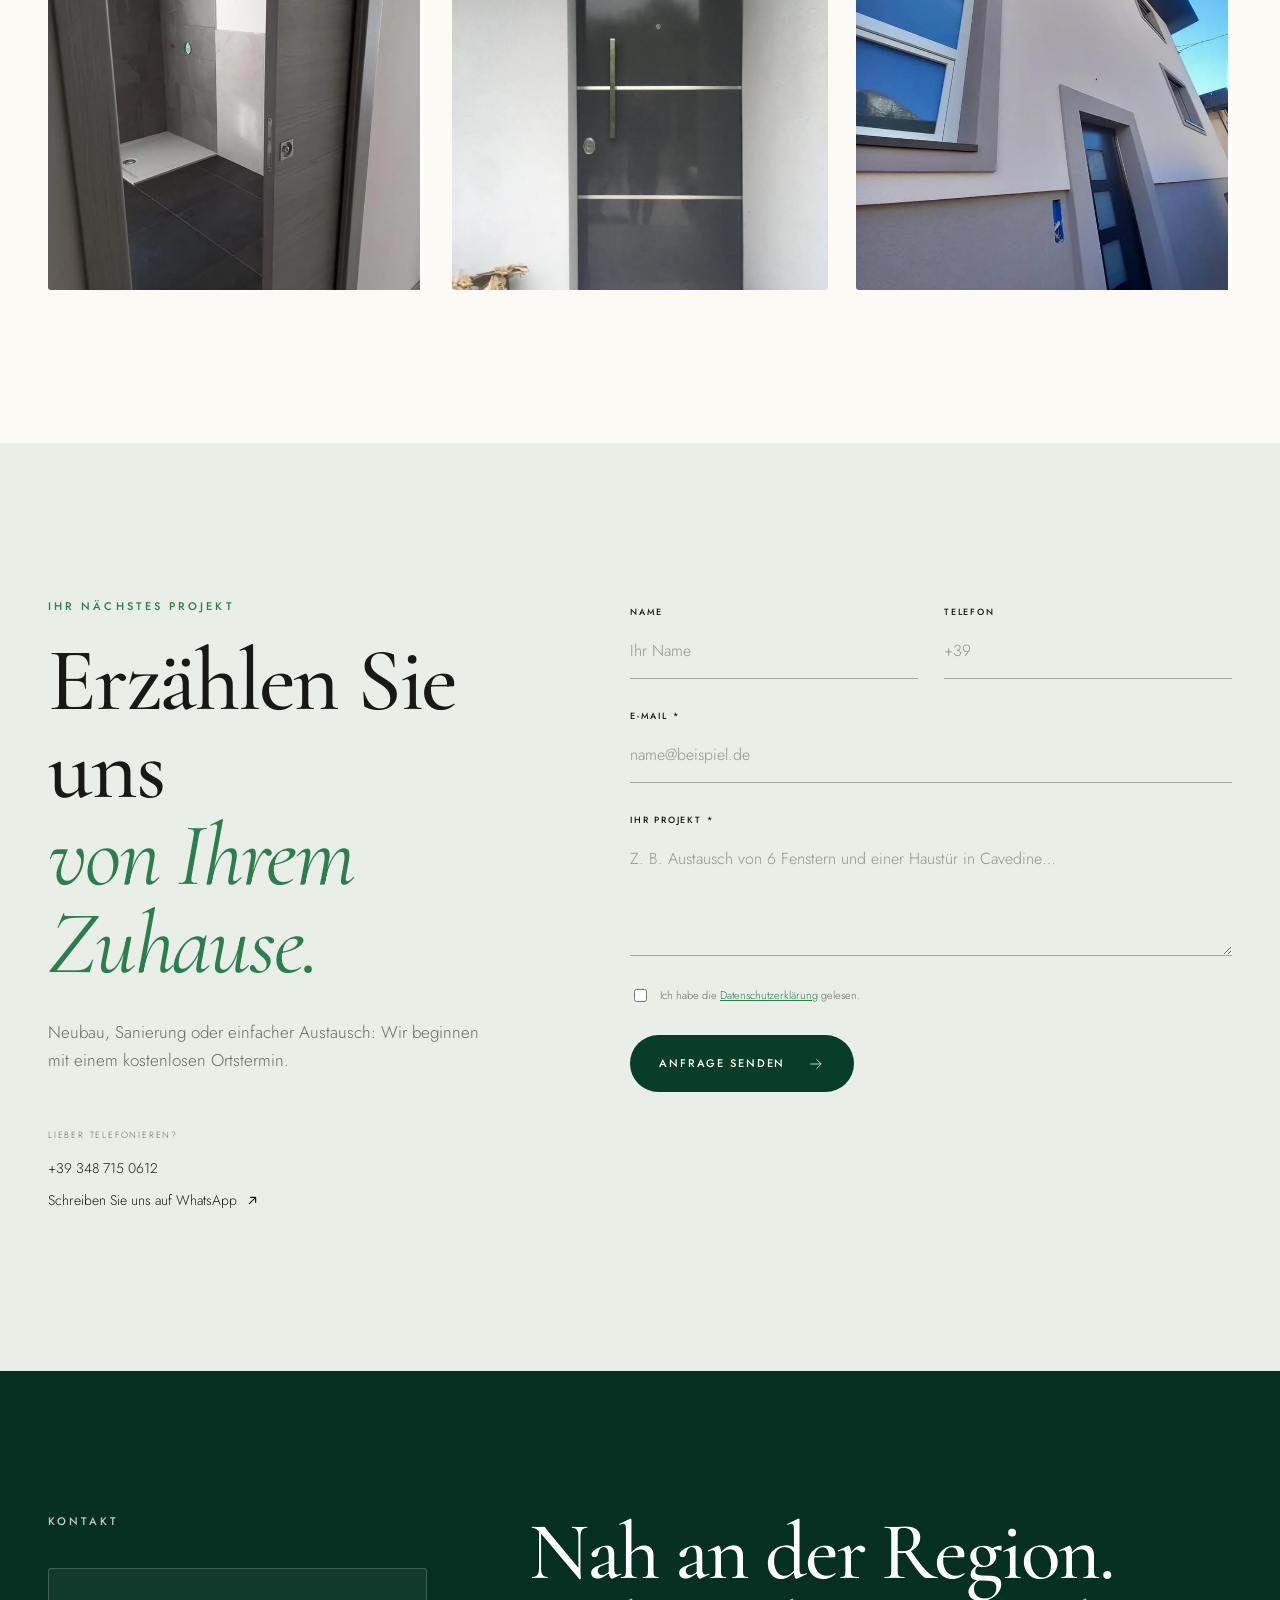
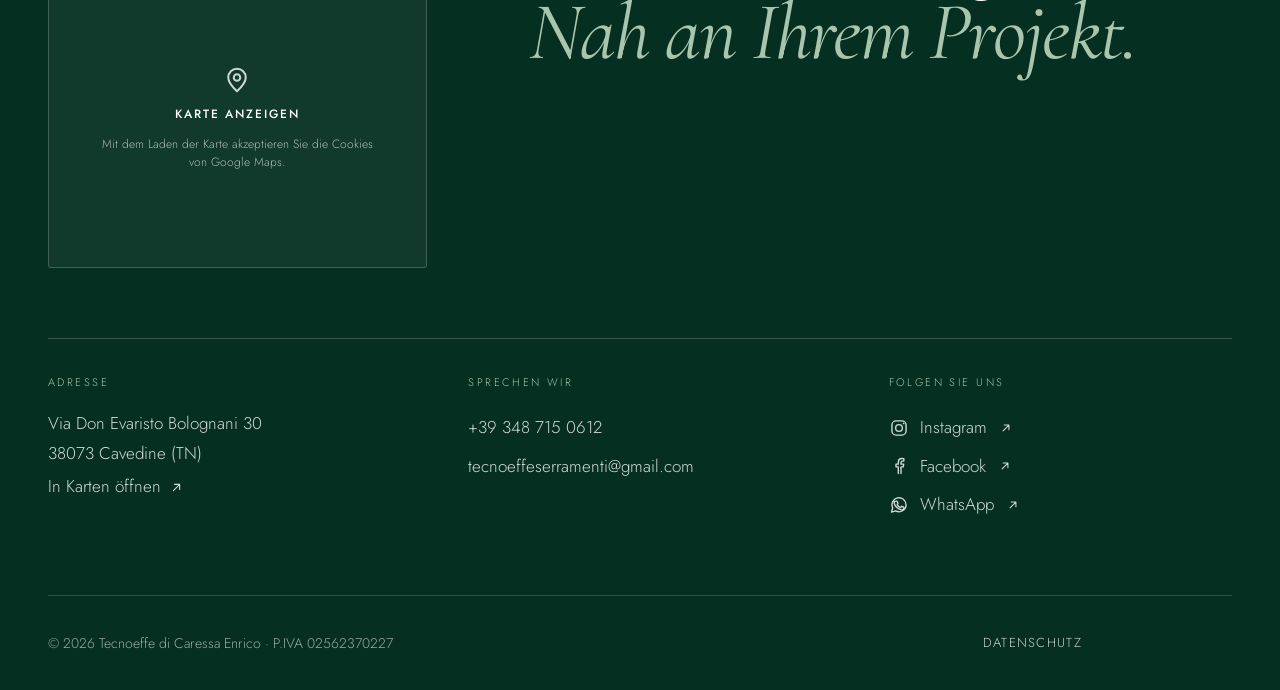
==== commit 76f434c7: "Privacy: trasferimento extra-UE, conservazione a 24 mesi, casella di presa visione" ====
--- a/de/index.html
+++ b/de/index.html
@@ -1022,8 +1022,7 @@
                 value="prestato"
                 required=""
               /><span
-                >Ich willige in die Verarbeitung meiner Daten zur Kontaktaufnahme ein.
-                <a href="./privacy.html">Datenschutzerklärung</a>.</span
+                >Ich habe die <a href="./privacy.html">Datenschutzerklärung</a> gelesen.</span
               ></label
             ><button class="button button-dark" type="submit">
               Anfrage senden<!-- -->
